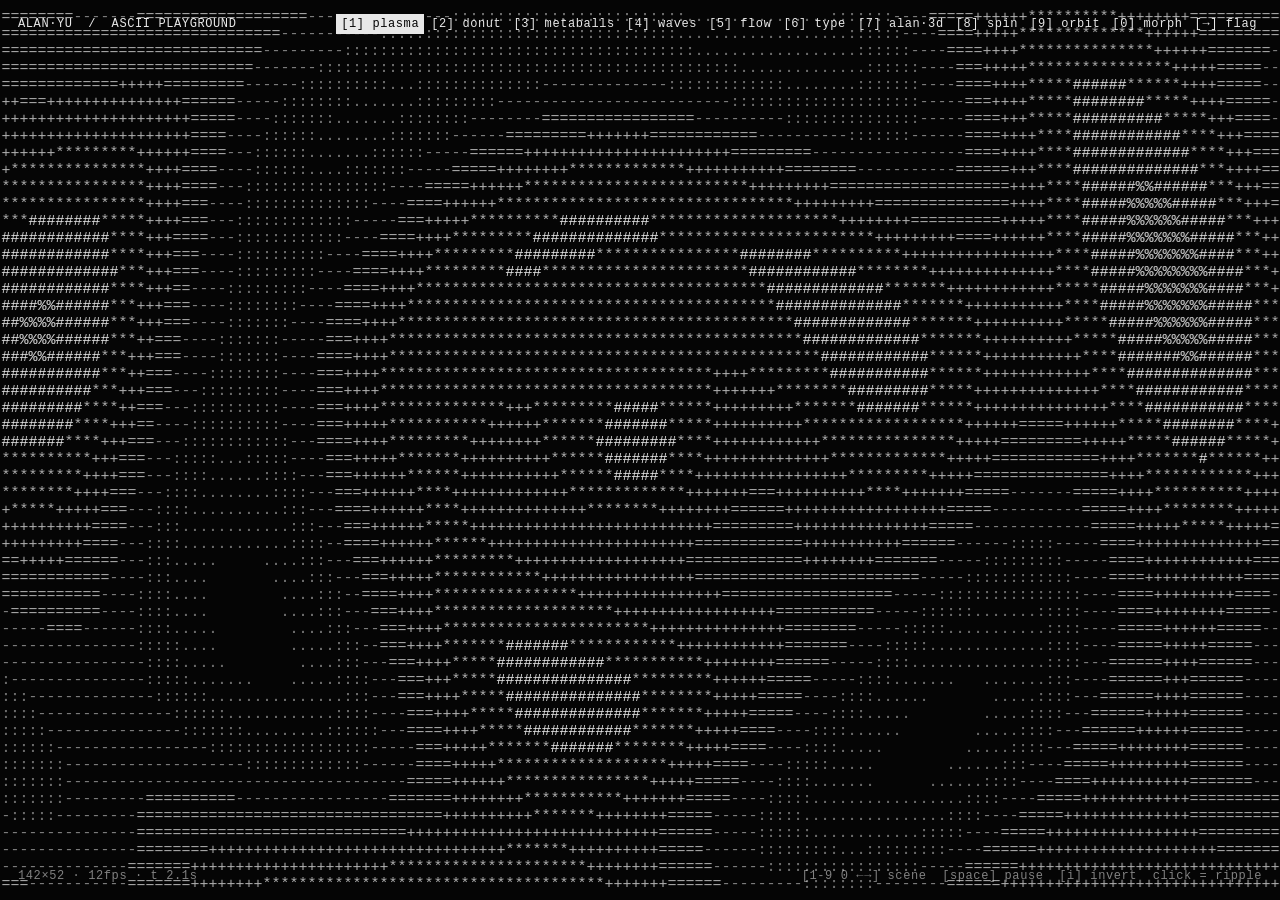
==== index.html @ ab521b3d "Personal site: real content, Agent Infrastructure positioning Hand-coded static site, no framework a" ====
<!DOCTYPE html>
<html lang="en">
<head>
<meta charset="utf-8">
<meta name="viewport" content="width=device-width, initial-scale=1">
<title>ALAN·YU — ASCII</title>
<style>
  :root{
    --bg:#050505;
    --fg:#e8e8e8;
  }
  body.inverted{
    --bg:#f2f2f0;
    --fg:#111111;
  }
  *{ box-sizing:border-box; }
  html,body{ height:100%; }
  body{
    margin:0;
    overflow:hidden;
    background:var(--bg);
    color:var(--fg);
    font-family:ui-monospace,"SF Mono",Menlo,Monaco,Consolas,"Liberation Mono",monospace;
  }
  #c{
    position:fixed;
    inset:0;
    display:block;
    cursor:crosshair;
  }
  header,footer{
    position:fixed;
    left:0; right:0;
    padding:14px 18px;
    font-size:12px;
    line-height:1.7;
    letter-spacing:.05em;
    pointer-events:none;
    user-select:none;
    display:flex;
    justify-content:space-between;
    gap:16px;
    flex-wrap:wrap;
  }
  header{ top:0; }
  footer{ bottom:0; }
  #menu{
    flex:1;
    min-width:0;
    display:flex;
    flex-wrap:wrap;
    justify-content:flex-end;
    column-gap:2px;
  }
  #menu span{
    pointer-events:auto;
    cursor:pointer;
    padding:0 5px;
    white-space:nowrap;
  }
  #menu span:hover{ text-decoration:underline; }
  #menu span.cur{
    background:var(--fg);
    color:var(--bg);
  }
  #keys{ opacity:.55; }
  #stat{ opacity:.55; }
</style>
</head>
<body>
<canvas id="c"></canvas>
<header>
  <div id="brand">ALAN·YU&nbsp;&nbsp;/&nbsp;&nbsp;ASCII PLAYGROUND</div>
  <nav id="menu"></nav>
</header>
<footer>
  <span id="stat"></span>
  <span id="keys">[1-9 0 ←→] scene &nbsp;[space] pause &nbsp;[i] invert &nbsp;click = ripple</span>
</footer>

<script>
(() => {
'use strict';

/* ---------------------------------------------------------------
 * ASCII playground — in the spirit of ertdfgcvb.xyz (play.core)
 * A fullscreen monospace cell grid; every frame each cell picks a
 * character from a density ramp, computed from (x, y, t, mouse).
 * --------------------------------------------------------------- */

const FONT_STACK = 'ui-monospace,"SF Mono",Menlo,Monaco,Consolas,"Liberation Mono",monospace';
const FS = 15;              // font size (px)
const LH = 17;              // cell height (px)
const LEVELS = [0.32, 0.52, 0.74, 1.0];   // glyph alpha tiers

const RAMP10  = ' .:-=+*#%@';             // plasma / waves
const RAMPMB  = ' ·:;+=*#@';              // metaballs
const RAMPDON = '.,-~:;=!*#$@';           // donut (classic)
const RAMP3D  = ' ·:;=+*#%@';             // alan·3d depth shading
const FLOWCH  = '-/|\\';
const TYPECH  = '#@%&';
const CHARSET = Array.from(new Set((RAMP10 + RAMPMB + RAMPDON + RAMP3D + FLOWCH + TYPECH + '·+-|').split(''))).filter(ch => ch !== ' ');

const canvas = document.getElementById('c');
const ctx = canvas.getContext('2d');
const statEl = document.getElementById('stat');
const menuEl = document.getElementById('menu');

let W = 0, H = 0, dpr = 1;
let cols = 0, rows = 0, cellW = 9, cellH = LH, aspect = 0.53;
let charGrid, levelGrid, zbuf;
let xPos = [], yPos = [], pxC = [], pyC = [];
let atlas = null, tileW = 0, tileH = 0, colIdx = {};
let fg = '#e8e8e8', bg = '#050505';

let t = 0, last = 0, paused = false;
let frames = 0, fpsT = 0, fps = 0;
const mouse = { px: -1e5, py: -1e5, inside: false };
const ripples = [];   // {px, py, t0}

/* ---------- helpers ---------- */
const clamp01 = v => v < 0 ? 0 : v > 1 ? 1 : v;
const mod = (n, m) => ((n % m) + m) % m;
const hash3 = (x, y, z) => {
  const s = Math.sin(x * 127.1 + y * 311.7 + z * 74.7) * 43758.5453;
  return s - Math.floor(s);
};
// smooth value noise, animated through z
function noise(x, y, z) {
  const xi = Math.floor(x), yi = Math.floor(y), zi = Math.floor(z);
  const xf = x - xi, yf = y - yi, zf = z - zi;
  const u = xf * xf * (3 - 2 * xf), v = yf * yf * (3 - 2 * yf), w = zf * zf * (3 - 2 * zf);
  const n = (dx, dy, dz) => hash3(xi + dx, yi + dy, zi + dz);
  const lerp = (a, b, k) => a + (b - a) * k;
  return lerp(
    lerp(lerp(n(0,0,0), n(1,0,0), u), lerp(n(0,1,0), n(1,1,0), u), v),
    lerp(lerp(n(0,0,1), n(1,0,1), u), lerp(n(0,1,1), n(1,1,1), u), v),
    w);
}
function levelFor(idx, len) {
  const p = idx / (len - 1);
  return p < 0.34 ? 1 : p < 0.72 ? 2 : 3;
}
function rippleSum(px, py, tt) {
  let s = 0;
  for (let i = 0; i < ripples.length; i++) {
    const r = ripples[i], age = tt - r.t0;
    if (age < 0 || age > 3) continue;
    const d = Math.hypot(px - r.px, py - r.py);
    s += Math.sin(d * 0.055 - age * 9) * Math.exp(-d / 320) * Math.exp(-age * 1.4);
  }
  return s;
}
function mouseWave(px, py, tt) {
  if (!mouse.inside) return 0;
  const d = Math.hypot(px - mouse.px, py - mouse.py);
  return Math.sin(d * 0.05 - tt * 5) * Math.exp(-d / 240) * 0.9;
}

/* ---------- glyph atlas (fast per-cell drawImage) ---------- */
function buildAtlas() {
  tileW = Math.ceil(cellW * dpr);
  tileH = Math.ceil(cellH * dpr);
  atlas = document.createElement('canvas');
  atlas.width = tileW * CHARSET.length;
  atlas.height = tileH * LEVELS.length;
  const a = atlas.getContext('2d');
  a.font = (FS * dpr) + 'px ' + FONT_STACK;
  a.textAlign = 'center';
  a.textBaseline = 'middle';
  colIdx = {};
  for (let l = 0; l < LEVELS.length; l++) {
    a.globalAlpha = LEVELS[l];
    a.fillStyle = fg;
    for (let i = 0; i < CHARSET.length; i++) {
      a.fillText(CHARSET[i], i * tileW + tileW / 2, l * tileH + tileH / 2 + dpr);
    }
  }
  for (let i = 0; i < CHARSET.length; i++) colIdx[CHARSET[i].charCodeAt(0)] = i;
}

/* ---------- layout ---------- */
function resize() {
  dpr = window.devicePixelRatio || 1;
  W = window.innerWidth; H = window.innerHeight;
  canvas.width = Math.round(W * dpr);
  canvas.height = Math.round(H * dpr);
  canvas.style.width = W + 'px';
  canvas.style.height = H + 'px';
  ctx.setTransform(dpr, 0, 0, dpr, 0, 0);
  ctx.font = FS + 'px ' + FONT_STACK;
  cellW = ctx.measureText('M').width;
  cellH = LH;
  aspect = cellW / cellH;
  cols = Math.max(10, Math.floor(W / cellW));
  rows = Math.max(10, Math.floor(H / cellH));
  const n = cols * rows;
  charGrid = new Uint16Array(n);
  levelGrid = new Uint8Array(n);
  zbuf = new Float32Array(n);
  xPos = new Array(cols); yPos = new Array(rows);
  pxC = new Array(cols);  pyC = new Array(rows);
  const ox = (W - cols * cellW) / 2, oy = (H - rows * cellH) / 2;
  for (let x = 0; x < cols; x++) { xPos[x] = ox + x * cellW; pxC[x] = xPos[x] + cellW / 2; }
  for (let y = 0; y < rows; y++) { yPos[y] = oy + y * cellH; pyC[y] = yPos[y] + cellH / 2; }
  buildAtlas();
}

/* ---------- scenes ---------- */

const SP = 32; // space char code

const scenePlasma = {
  name: 'plasma',
  render(tt) {
    const cx = W / 2, cy = H / 2, len = RAMP10.length;
    for (let y = 0; y < rows; y++) {
      const py = pyC[y], base = y * cols;
      for (let x = 0; x < cols; x++) {
        const px = pxC[x];
        let v = Math.sin(x * 0.09 + tt * 0.9)
              + Math.sin(y * 0.16 - tt * 0.62)
              + Math.sin((x * 0.055 + y * 0.08) + tt * 0.45)
              + Math.sin(Math.hypot(px - cx, py - cy) * 0.02 - tt * 1.4);
        v = v / 4 + mouseWave(px, py, tt) + rippleSum(px, py, tt);
        const idx = Math.min(len - 1, Math.max(0, Math.floor(clamp01((v + 1) / 2) * len)));
        const ch = RAMP10[idx];
        charGrid[base + x] = ch === ' ' ? SP : ch.charCodeAt(0);
        levelGrid[base + x] = levelFor(idx, len);
      }
    }
  }
};

const sceneDonut = {
  name: 'donut',
  render(tt) {
    charGrid.fill(SP);
    zbuf.fill(0);
    const A = tt * 0.9, B = tt * 0.55;
    const R1 = 1, R2 = 2, K2 = 5;
    const scale = Math.min(cols * 0.36, rows * 0.36 / aspect);
    const K1 = scale * K2 / (R1 + R2);
    const cA = Math.cos(A), sA = Math.sin(A), cB = Math.cos(B), sB = Math.sin(B);
    const cx = cols / 2, cy = rows / 2, len = RAMPDON.length;
    for (let th = 0; th < 6.28; th += 0.07) {
      const ct = Math.cos(th), st = Math.sin(th);
      const circX = R2 + R1 * ct, circY = R1 * st;
      for (let ph = 0; ph < 6.28; ph += 0.02) {
        const cp = Math.cos(ph), sp = Math.sin(ph);
        const x3 = circX * (cB * cp + sA * sB * sp) - circY * cA * sB;
        const y3 = circX * (sB * cp - sA * cB * sp) + circY * cA * cB;
        const z3 = K2 + cA * circX * sp + circY * sA;
        const ooz = 1 / z3;
        const xp = Math.floor(cx + K1 * ooz * x3);
        const yp = Math.floor(cy + K1 * aspect * ooz * y3);
        if (xp < 0 || xp >= cols || yp < 0 || yp >= rows) continue;
        const L = cp * ct * sB - cA * ct * sp - sA * st + cB * (cA * st - ct * sA * sp);
        if (L <= 0) continue;
        const i = yp * cols + xp;
        if (ooz > zbuf[i]) {
          zbuf[i] = ooz;
          const idx = Math.min(len - 1, Math.floor(L * 8));
          charGrid[i] = RAMPDON.charCodeAt(idx);
          levelGrid[i] = levelFor(idx, len);
        }
      }
    }
  }
};

const sceneMetaballs = {
  name: 'metaballs',
  render(tt) {
    const S = Math.min(W, H) / 2, cx = W / 2, cy = H / 2;
    const balls = [];
    for (let i = 0; i < 5; i++) {
      const sp = 0.5 + i * 0.13, ph = i * 1.7;
      balls.push({
        x: Math.sin(tt * sp + ph) * 0.62 + Math.sin(tt * 0.31 + i) * 0.12,
        y: Math.cos(tt * sp * 0.8 + ph * 1.3) * 0.5,
        r: 0.2 + 0.06 * Math.sin(tt * 0.9 + i * 2.2)
      });
    }
    const len = RAMPMB.length;
    for (let y = 0; y < rows; y++) {
      const ny = (pyC[y] - cy) / S, base = y * cols;
      for (let x = 0; x < cols; x++) {
        const nx = (pxC[x] - cx) / S;
        let f = 0;
        for (let b = 0; b < 5; b++) {
          const dx = nx - balls[b].x, dy = ny - balls[b].y;
          f += balls[b].r * balls[b].r / (dx * dx + dy * dy + 1e-6);
        }
        f += rippleSum(pxC[x], pyC[y], tt) * 0.35;
        const idx = Math.min(len - 1, Math.max(0, Math.floor((f - 0.55) * 1.35 * len)));
        const ch = RAMPMB[idx];
        charGrid[base + x] = ch === ' ' ? SP : ch.charCodeAt(0);
        levelGrid[base + x] = levelFor(idx, len);
      }
    }
  }
};

const sceneWaves = {
  name: 'waves',
  render(tt) {
    const cx = W / 2, cy = H / 2, R = Math.min(W, H) * 0.38;
    const srcs = [];
    for (let i = 0; i < 3; i++) {
      srcs.push({
        x: cx + Math.sin(tt * (0.21 + i * 0.07) + i * 2.1) * R,
        y: cy + Math.cos(tt * (0.17 + i * 0.05) + i * 1.3) * R * 0.8
      });
    }
    const len = RAMP10.length;
    for (let y = 0; y < rows; y++) {
      const py = pyC[y], base = y * cols;
      for (let x = 0; x < cols; x++) {
        const px = pxC[x];
        let v = 0;
        for (let s = 0; s < 3; s++) {
          v += Math.sin(Math.hypot(px - srcs[s].x, py - srcs[s].y) * 0.045 - tt * 2.2 + s * 2.1);
        }
        v = v / 3 + mouseWave(px, py, tt) * 1.2 + rippleSum(px, py, tt) * 1.5;
        const idx = Math.min(len - 1, Math.max(0, Math.floor(clamp01((v + 1) / 2) * len)));
        const ch = RAMP10[idx];
        charGrid[base + x] = ch === ' ' ? SP : ch.charCodeAt(0);
        levelGrid[base + x] = levelFor(idx, len);
      }
    }
  }
};

const sceneFlow = {
  name: 'flow',
  render(tt) {
    for (let y = 0; y < rows; y++) {
      const base = y * cols;
      for (let x = 0; x < cols; x++) {
        const n = noise(x * 0.085, y * 0.17, tt * 0.22);
        const m = noise(x * 0.05 + 40, y * 0.1 + 40, tt * 0.13);
        if (m < 0.34) {
          // sparse dust in calm regions
          if (hash3(x, y, 7) > 0.965) { charGrid[base + x] = 183; levelGrid[base + x] = 1; } // '·'
          else charGrid[base + x] = SP;
          continue;
        }
        const sector = Math.round(n * 8) % 4;
        charGrid[base + x] = FLOWCH.charCodeAt(sector);
        levelGrid[base + x] = m < 0.5 ? 1 : m < 0.68 ? 2 : 3;
      }
    }
  }
};

// 5x7 bitmap font for the marquee scene
const GLYPHS = {
  'A': ['01110','10001','10001','11111','10001','10001','10001'],
  'L': ['10000','10000','10000','10000','10000','10000','11111'],
  'N': ['10001','11001','11001','10101','10011','10011','10001'],
  'Y': ['10001','10001','01010','00100','00100','00100','00100'],
  'U': ['10001','10001','10001','10001','10001','10001','01110'],
  '·': ['00000','00000','00000','00100','00000','00000','00000'],
};
const MARQUEE = 'ALAN·YU·';

const sceneType = {
  name: 'type',
  render(tt) {
    // SX/SY: cells per font pixel — chosen so pixels come out roughly square
    const SY = 2, SX = Math.max(1, Math.round(SY * cellH / cellW * 0.95));
    const GAP = 6, letterRows = 7 * SY, bandH = letterRows + GAP;
    const texCols = MARQUEE.length * 6 * SX;
    const shimmer = Math.floor(tt * 8);
    for (let y = 0; y < rows; y++) {
      const band = Math.floor(y / bandH), yin = y - band * bandH, base = y * cols;
      const inLetter = yin < letterRows;
      const ty = Math.floor(yin / SY);
      const dir = band % 2 ? 1 : -1;
      const off = dir * Math.floor(tt * 11) + band * 7;
      for (let x = 0; x < cols; x++) {
        let on = false;
        if (inLetter) {
          const txx = mod(x + off, texCols);
          const fc = Math.floor(txx / SX);
          const li = Math.floor(fc / 6), pxx = fc % 6;
          if (pxx < 5) {
            const g = GLYPHS[MARQUEE[li]];
            on = g && g[ty][pxx] === '1';
          }
        }
        if (on) {
          charGrid[base + x] = TYPECH.charCodeAt(Math.floor(hash3(x, y, shimmer) * TYPECH.length));
          levelGrid[base + x] = 3;
        } else if (x % 7 === 0 && y % 3 === 0) {
          charGrid[base + x] = 183; levelGrid[base + x] = 0; // faint '·' lattice
        } else {
          charGrid[base + x] = SP;
        }
      }
    }
  }
};

/* "naked-eye 3D": extruded ALAN voxel text behind a screen-fixed window
 * frame at z=0. Mouse acts as head-tracking (off-axis parallax); the word
 * periodically pushes through the frame, and the z-buffer resolves the
 * occlusion either way. Depth is also cued by ramp density + glyph alpha. */
/* shared voxel cloud for all ALAN 3D scenes: 5×7 glyphs extruded in z.
 * Each point carries: model position, letter index li, letter-local lx,
 * a deterministic seed, and a scatter-sphere target (for morph). */
const ALAN = (() => {
  const WORD = 'ALAN';
  const SUB = 4, ZS = 4, DEPTH = 2.1;
  const ADV = 7, YS = 1.28;                 // letter advance, vertical stretch
  const wordW = WORD.length * ADV - (ADV - 5);
  const pts = [];
  for (let li = 0; li < WORD.length; li++) {
    const g = GLYPHS[WORD[li]];
    for (let py = 0; py < 7; py++) for (let px = 0; px < 5; px++) {
      if (g[py][px] !== '1') continue;
      for (let sy = 0; sy < SUB; sy++) for (let sx = 0; sx < SUB; sx++) for (let zi = 0; zi < ZS; zi++) {
        const i = pts.length;
        const u = hash3(i, 3.7, 1), u2 = hash3(i, 9.1, 2), w = hash3(i, 5.3, 3);
        const rr = 6.5 + 4.5 * u, th = u2 * 6.283, sph = Math.acos(2 * w - 1);
        const x = li * ADV + px + (sx + 0.5) / SUB - wordW / 2;
        pts.push({
          x,
          y: (py + (sy + 0.5) / SUB - 3.5) * YS,
          z: (zi / (ZS - 1) - 0.5) * DEPTH,
          s0: zi === 0 ? 1 : zi === ZS - 1 ? 0.45 : 0.6,  // front face brightest
          li,
          lx: x - (li * ADV + 2 - wordW / 2),
          seed: hash3(i, 0.713, 7),
          sx: rr * Math.sin(sph) * Math.cos(th),
          sy: rr * Math.cos(sph) * 0.8,
          sz: rr * Math.sin(sph) * Math.sin(th)
        });
      }
    }
  }
  return { pts, wordW, YS };
})();

const sceneAlan3D = (() => {
  const pts = ALAN.pts, wordW = ALAN.wordW, YS = ALAN.YS;
  const dust = [];
  for (let i = 0; i < 140; i++) {
    dust.push({
      x: (hash3(i, 1, 0) - 0.5) * wordW * 1.7,
      y: (hash3(i, 2, 0) - 0.5) * 14,
      z: 5 + hash3(i, 3, 0) * 14
    });
  }
  let vx = 0, vy = 0, lastT = 0;
  return {
    name: 'alan·3d',
    render(tt) {
      const dt = Math.min(0.1, tt - lastT) || 0.016; lastT = tt;
      const D = 24;
      // view target: mouse = head position, else slow automatic sway
      // (cubed sine dwells near the readable head-on view, swings out briefly)
      const sw = Math.sin(tt * 0.42);
      const autoYaw = sw * sw * sw * 0.42, autoPitch = Math.sin(tt * 0.3) * 0.10 - 0.05;
      const txv = mouse.inside ? (mouse.px / W - 0.5) * 1.1 + autoYaw * 0.25 : autoYaw;
      const tyv = mouse.inside ? (mouse.py / H - 0.5) * 0.6 + autoPitch * 0.25 : autoPitch;
      const k = Math.min(1, dt * 7);
      vx += (txv - vx) * k; vy += (tyv - vy) * k;
      const cyw = Math.cos(vx), syw = Math.sin(vx);
      const cpt = Math.cos(vy), spt = Math.sin(vy);
      const Z0 = 2.4 + Math.sin(tt * 0.26) * 1.5;   // breathing: pushes through the frame
      const bobY = Math.sin(tt * 0.8) * 0.3;
      const f = Math.min(cols * 0.78 / wordW, rows * 0.6 / (7 * YS * aspect)) * D;
      const ccx = cols / 2, ccy = rows / 2;
      charGrid.fill(SP); zbuf.fill(0);
      // window frame, fixed to the screen at z=0
      const fx0 = Math.round(cols * 0.10), fx1 = cols - 1 - fx0;
      const fy0 = Math.round(rows * 0.12), fy1 = rows - 1 - fy0;
      const oozF = 1 / D;
      const putF = (xx, yy, code) => {
        const i = yy * cols + xx;
        if (oozF > zbuf[i]) { zbuf[i] = oozF; charGrid[i] = code; levelGrid[i] = 1; }
      };
      for (let x = fx0; x <= fx1; x++) { putF(x, fy0, 45); putF(x, fy1, 45); }
      for (let y = fy0 + 1; y < fy1; y++) { putF(fx0, y, 124); putF(fx1, y, 124); }
      putF(fx0, fy0, 43); putF(fx1, fy0, 43); putF(fx0, fy1, 43); putF(fx1, fy1, 43);
      const plot = (mx, my, mz, s0, code) => {
        const x1 = mx * cyw + mz * syw, z1 = -mx * syw + mz * cyw;
        const y2 = my * cpt - z1 * spt, z2 = my * spt + z1 * cpt + Z0;
        const zc = D + z2;
        if (zc < 4) return;
        const ooz = 1 / zc;
        const xp = Math.round(ccx + f * ooz * x1);
        const yp = Math.round(ccy + f * aspect * ooz * y2);
        if (xp < 0 || xp >= cols || yp < 0 || yp >= rows) return;
        // behind the frame plane you only see through the window;
        // popped-out points (z2 < 0) may overflow the frame
        if (z2 > 0 && (xp <= fx0 || xp >= fx1 || yp <= fy0 || yp >= fy1)) return;
        const i = yp * cols + xp;
        if (ooz <= zbuf[i]) return;
        zbuf[i] = ooz;
        if (code) { charGrid[i] = code; levelGrid[i] = z2 > 6 ? 0 : 1; return; }
        const near = clamp01(0.5 - z2 / 14);
        const v = s0 * (0.45 + 0.75 * near);
        const idx = Math.max(1, Math.min(RAMP3D.length - 1, Math.floor(v * RAMP3D.length)));
        charGrid[i] = RAMP3D.charCodeAt(idx);
        levelGrid[i] = levelFor(idx, RAMP3D.length);
      };
      for (let i = 0; i < dust.length; i++) plot(dust[i].x, dust[i].y, dust[i].z, 0, 183);
      for (let i = 0; i < pts.length; i++) plot(pts[i].x, pts[i].y + bobY, pts[i].z, pts[i].s0, 0);
    }
  };
})();

/* non-interactive ALAN 3D variants — self-running, donut-style */

// whole word tumbling continuously (classic demoscene logo spin)
const sceneSpin = {
  name: 'spin',
  render(tt) {
    const pts = ALAN.pts, wordW = ALAN.wordW, YS = ALAN.YS;
    const D = 24, Z0 = 2.5, len = RAMP3D.length;
    const yaw = tt * 0.9, pit = Math.sin(tt * 0.37) * 0.16 - 0.04, rol = Math.sin(tt * 0.23) * 0.06;
    const cyw = Math.cos(yaw), syw = Math.sin(yaw);
    const cpt = Math.cos(pit), spt = Math.sin(pit);
    const crl = Math.cos(rol), srl = Math.sin(rol);
    const f = Math.min(cols * 0.8 / wordW, rows * 0.6 / (7 * YS * aspect)) * D;
    const ccx = cols / 2, ccy = rows / 2;
    charGrid.fill(SP); zbuf.fill(0);
    for (let n = 0; n < pts.length; n++) {
      const p = pts[n];
      const X = p.x * crl - p.y * srl, Y = p.x * srl + p.y * crl;
      const X2 = X * cyw + p.z * syw, Z2 = -X * syw + p.z * cyw;
      const Y2 = Y * cpt - Z2 * spt, Z3 = Y * spt + Z2 * cpt + Z0;
      const zc = D + Z3;
      if (zc < 4) continue;
      const ooz = 1 / zc;
      const xp = Math.round(ccx + f * ooz * X2);
      const yp = Math.round(ccy + f * aspect * ooz * Y2);
      if (xp < 0 || xp >= cols || yp < 0 || yp >= rows) continue;
      const gi = yp * cols + xp;
      if (ooz <= zbuf[gi]) continue;
      zbuf[gi] = ooz;
      const near = clamp01(0.5 - Z3 / 14);
      const v = p.s0 * (0.4 + 0.8 * near);
      const idx = Math.max(1, Math.min(len - 1, Math.floor(v * len)));
      charGrid[gi] = RAMP3D.charCodeAt(idx);
      levelGrid[gi] = levelFor(idx, len);
    }
  }
};

// four letters riding a rotating carousel, occluding each other
const sceneOrbit = {
  name: 'orbit',
  render(tt) {
    const pts = ALAN.pts, YS = ALAN.YS;
    const D = 24, R = 9.5, Z0 = 4.5, len = RAMP3D.length;
    const pit = -0.16 + Math.sin(tt * 0.19) * 0.05;
    const cpt = Math.cos(pit), spt = Math.sin(pit);
    const c4 = [], s4 = [];
    for (let li = 0; li < 4; li++) {
      const th = -tt * 0.65 + li * (Math.PI / 2);
      c4.push(Math.cos(th)); s4.push(Math.sin(th));
    }
    const span = 2 * R + 7;
    const f = Math.min(cols * 0.72 / span, rows * 0.55 / (7 * YS * aspect)) * D;
    const ccx = cols / 2, ccy = rows / 2;
    charGrid.fill(SP); zbuf.fill(0);
    for (let n = 0; n < pts.length; n++) {
      const p = pts[n];
      const cth = c4[p.li], sth = s4[p.li];
      const zl = p.z * 0.8;
      const X = p.lx * cth + zl * sth + R * sth;
      const Z = -p.lx * sth + zl * cth - R * cth;
      const Y2 = p.y * cpt - Z * spt, Z3 = p.y * spt + Z * cpt + Z0;
      const zc = D + Z3;
      if (zc < 4) continue;
      const ooz = 1 / zc;
      const xp = Math.round(ccx + f * ooz * X);
      const yp = Math.round(ccy + f * aspect * ooz * Y2);
      if (xp < 0 || xp >= cols || yp < 0 || yp >= rows) continue;
      const gi = yp * cols + xp;
      if (ooz <= zbuf[gi]) continue;
      zbuf[gi] = ooz;
      const near = clamp01(0.5 - Z3 / 16);
      const v = p.s0 * (0.38 + 0.85 * near);
      const idx = Math.max(1, Math.min(len - 1, Math.floor(v * len)));
      charGrid[gi] = RAMP3D.charCodeAt(idx);
      levelGrid[gi] = levelFor(idx, len);
    }
  }
};

// particles swirl as a nebula, then assemble into ALAN, then release
const sceneMorph = {
  name: 'morph',
  render(tt) {
    const pts = ALAN.pts, wordW = ALAN.wordW, YS = ALAN.YS;
    const D = 24, Z0 = 2.5, len = RAMP3D.length;
    const sgn = Math.sin(tt * 0.4);
    const p01 = clamp01(sgn * 1.4 + 0.6);          // dwell assembled ~40% of cycle
    const e = p01 * p01 * (3 - 2 * p01);
    const yaw = Math.sin(tt * 0.35) * 0.45;
    const cyw = Math.cos(yaw), syw = Math.sin(yaw);
    const pit = -0.05 + Math.sin(tt * 0.27) * 0.08;
    const cpt = Math.cos(pit), spt = Math.sin(pit);
    const swt = tt * 0.35;
    const csw = Math.cos(swt), ssw = Math.sin(swt);
    const f = Math.min(cols * 0.75 / wordW, rows * 0.58 / (7 * YS * aspect)) * D;
    const ccx = cols / 2, ccy = rows / 2;
    charGrid.fill(SP); zbuf.fill(0);
    for (let n = 0; n < pts.length; n++) {
      const p = pts[n];
      const sx2 = p.sx * csw + p.sz * ssw, sz2 = -p.sx * ssw + p.sz * csw;
      const sy2 = p.sy + Math.sin(tt * 0.9 + p.seed * 6.28) * 0.6;
      const mx = sx2 + (p.x - sx2) * e;
      const my = sy2 + (p.y - sy2) * e;
      const mz = sz2 + (p.z - sz2) * e;
      const X2 = mx * cyw + mz * syw, Z2 = -mx * syw + mz * cyw;
      const Y2 = my * cpt - Z2 * spt, Z3 = my * spt + Z2 * cpt + Z0;
      const zc = D + Z3;
      if (zc < 4) continue;
      const ooz = 1 / zc;
      const xp = Math.round(ccx + f * ooz * X2);
      const yp = Math.round(ccy + f * aspect * ooz * Y2);
      if (xp < 0 || xp >= cols || yp < 0 || yp >= rows) continue;
      const gi = yp * cols + xp;
      if (ooz <= zbuf[gi]) continue;
      zbuf[gi] = ooz;
      const near = clamp01(0.5 - Z3 / 14);
      const v = p.s0 * (0.42 + 0.75 * near) * (0.5 + 0.5 * e) + (1 - e) * 0.12;
      const idx = Math.max(1, Math.min(len - 1, Math.floor(v * len)));
      charGrid[gi] = RAMP3D.charCodeAt(idx);
      levelGrid[gi] = levelFor(idx, len);
    }
  }
};

// the word as a cloth banner rippling in 3D, highlights riding the wave
const sceneFlag = {
  name: 'flag',
  render(tt) {
    const pts = ALAN.pts, wordW = ALAN.wordW, YS = ALAN.YS;
    const D = 24, Z0 = 2.2, len = RAMP3D.length;
    const yaw = -0.12 + Math.sin(tt * 0.3) * 0.3;
    const pit = -0.06 + Math.sin(tt * 0.21) * 0.06;
    const cyw = Math.cos(yaw), syw = Math.sin(yaw);
    const cpt = Math.cos(pit), spt = Math.sin(pit);
    const f = Math.min(cols * 0.78 / wordW, rows * 0.58 / (7 * YS * aspect)) * D;
    const ccx = cols / 2, ccy = rows / 2;
    charGrid.fill(SP); zbuf.fill(0);
    for (let n = 0; n < pts.length; n++) {
      const p = pts[n];
      const ph = p.x * 0.42 + tt * 2.1;
      const sw = Math.sin(ph), cw = Math.cos(ph);
      const zw = p.z * 0.35 + sw * 1.5;
      const yw = p.y + cw * 0.22;
      const X2 = p.x * cyw + zw * syw, Z2 = -p.x * syw + zw * cyw;
      const Y2 = yw * cpt - Z2 * spt, Z3 = yw * spt + Z2 * cpt + Z0;
      const zc = D + Z3;
      if (zc < 4) continue;
      const ooz = 1 / zc;
      const xp = Math.round(ccx + f * ooz * X2);
      const yp = Math.round(ccy + f * aspect * ooz * Y2);
      if (xp < 0 || xp >= cols || yp < 0 || yp >= rows) continue;
      const gi = yp * cols + xp;
      if (ooz <= zbuf[gi]) continue;
      zbuf[gi] = ooz;
      const near = clamp01(0.5 - Z3 / 14);
      const v = (0.5 + 0.5 * p.s0) * (0.42 + 0.65 * near) + cw * 0.15;
      const idx = Math.max(1, Math.min(len - 1, Math.floor(v * len)));
      charGrid[gi] = RAMP3D.charCodeAt(idx);
      levelGrid[gi] = levelFor(idx, len);
    }
  }
};

const scenes = [scenePlasma, sceneDonut, sceneMetaballs, sceneWaves, sceneFlow, sceneType,
                sceneAlan3D, sceneSpin, sceneOrbit, sceneMorph, sceneFlag];
let cur = 0;

/* ---------- menu ---------- */
function buildMenu() {
  menuEl.innerHTML = '';
  scenes.forEach((s, i) => {
    const el = document.createElement('span');
    const key = i < 9 ? String(i + 1) : i === 9 ? '0' : '→';
    el.textContent = '[' + key + '] ' + s.name;
    el.className = i === cur ? 'cur' : '';
    el.addEventListener('click', () => setScene(i));
    menuEl.appendChild(el);
  });
}
function setScene(i) {
  cur = mod(i, scenes.length);
  [...menuEl.children].forEach((el, k) => el.className = k === cur ? 'cur' : '');
}

/* ---------- render ---------- */
function draw() {
  ctx.fillStyle = bg;
  ctx.fillRect(0, 0, W, H);
  const dw = tileW / dpr, dh = tileH / dpr;
  for (let y = 0; y < rows; y++) {
    const base = y * cols, yy = yPos[y];
    for (let x = 0; x < cols; x++) {
      const code = charGrid[base + x];
      if (code === SP || code === 0) continue;
      const col = colIdx[code];
      if (col === undefined) continue;
      ctx.drawImage(atlas, col * tileW, levelGrid[base + x] * tileH, tileW, tileH, xPos[x], yy, dw, dh);
    }
  }
}

function frame(now) {
  if (now - last < 12) return;   // debounce: rAF + interval fallback both drive this
  const dt = Math.min(0.1, (now - last) / 1000) || 0;
  last = now;
  if (!paused) t += dt;
  scenes[cur].render(t);
  draw();
  frames++;
  if (now - fpsT > 500) {
    fps = Math.round(frames * 1000 / (now - fpsT));
    frames = 0; fpsT = now;
    statEl.textContent = cols + '×' + rows + ' · ' + fps + 'fps · t ' + t.toFixed(1) + 's' + (paused ? ' · paused' : '');
  }
}
function rafLoop(now) {
  frame(now);
  requestAnimationFrame(rafLoop);
}

/* ---------- input ---------- */
window.addEventListener('resize', resize);
window.addEventListener('keydown', e => {
  if (/^[0-9]$/.test(e.key)) {
    const idx = e.key === '0' ? 9 : +e.key - 1;
    if (idx < scenes.length) setScene(idx);
  }
  else if (e.key === 'ArrowRight') setScene(cur + 1);
  else if (e.key === 'ArrowLeft') setScene(cur - 1);
  else if (e.key === ' ') { paused = !paused; e.preventDefault(); }
  else if (e.key === 'i' || e.key === 'I') {
    document.body.classList.toggle('inverted');
    const cs = getComputedStyle(document.body);
    bg = cs.getPropertyValue('--bg').trim();
    fg = cs.getPropertyValue('--fg').trim();
    buildAtlas();
  }
});
canvas.addEventListener('mousemove', e => {
  mouse.px = e.clientX; mouse.py = e.clientY; mouse.inside = true;
});
canvas.addEventListener('mouseleave', () => { mouse.inside = false; });
canvas.addEventListener('mousedown', e => {
  ripples.push({ px: e.clientX, py: e.clientY, t0: t });
  if (ripples.length > 8) ripples.shift();
});

/* ---------- go ---------- */
const cs = getComputedStyle(document.body);
bg = cs.getPropertyValue('--bg').trim();
fg = cs.getPropertyValue('--fg').trim();
resize();
buildMenu();
// deep link from terminal.html: index.html#s=7 → scene 7 (1-based)
const hashScene = location.hash.match(/s=(\d+)/);
if (hashScene) setScene(Math.min(scenes.length - 1, Math.max(0, +hashScene[1] - 1)));
requestAnimationFrame(rafLoop);
// fallback driver: keeps the animation alive where rAF is throttled (hidden tabs, embeds)
setInterval(() => frame(performance.now()), 33);
// tiny debug hook (used for automated screenshots; harmless in normal use)
window.__ascii = {
  setScene,
  advance(sec) { t += sec; scenes[cur].render(t); draw(); }
};

})();
</script>
</body>
</html>
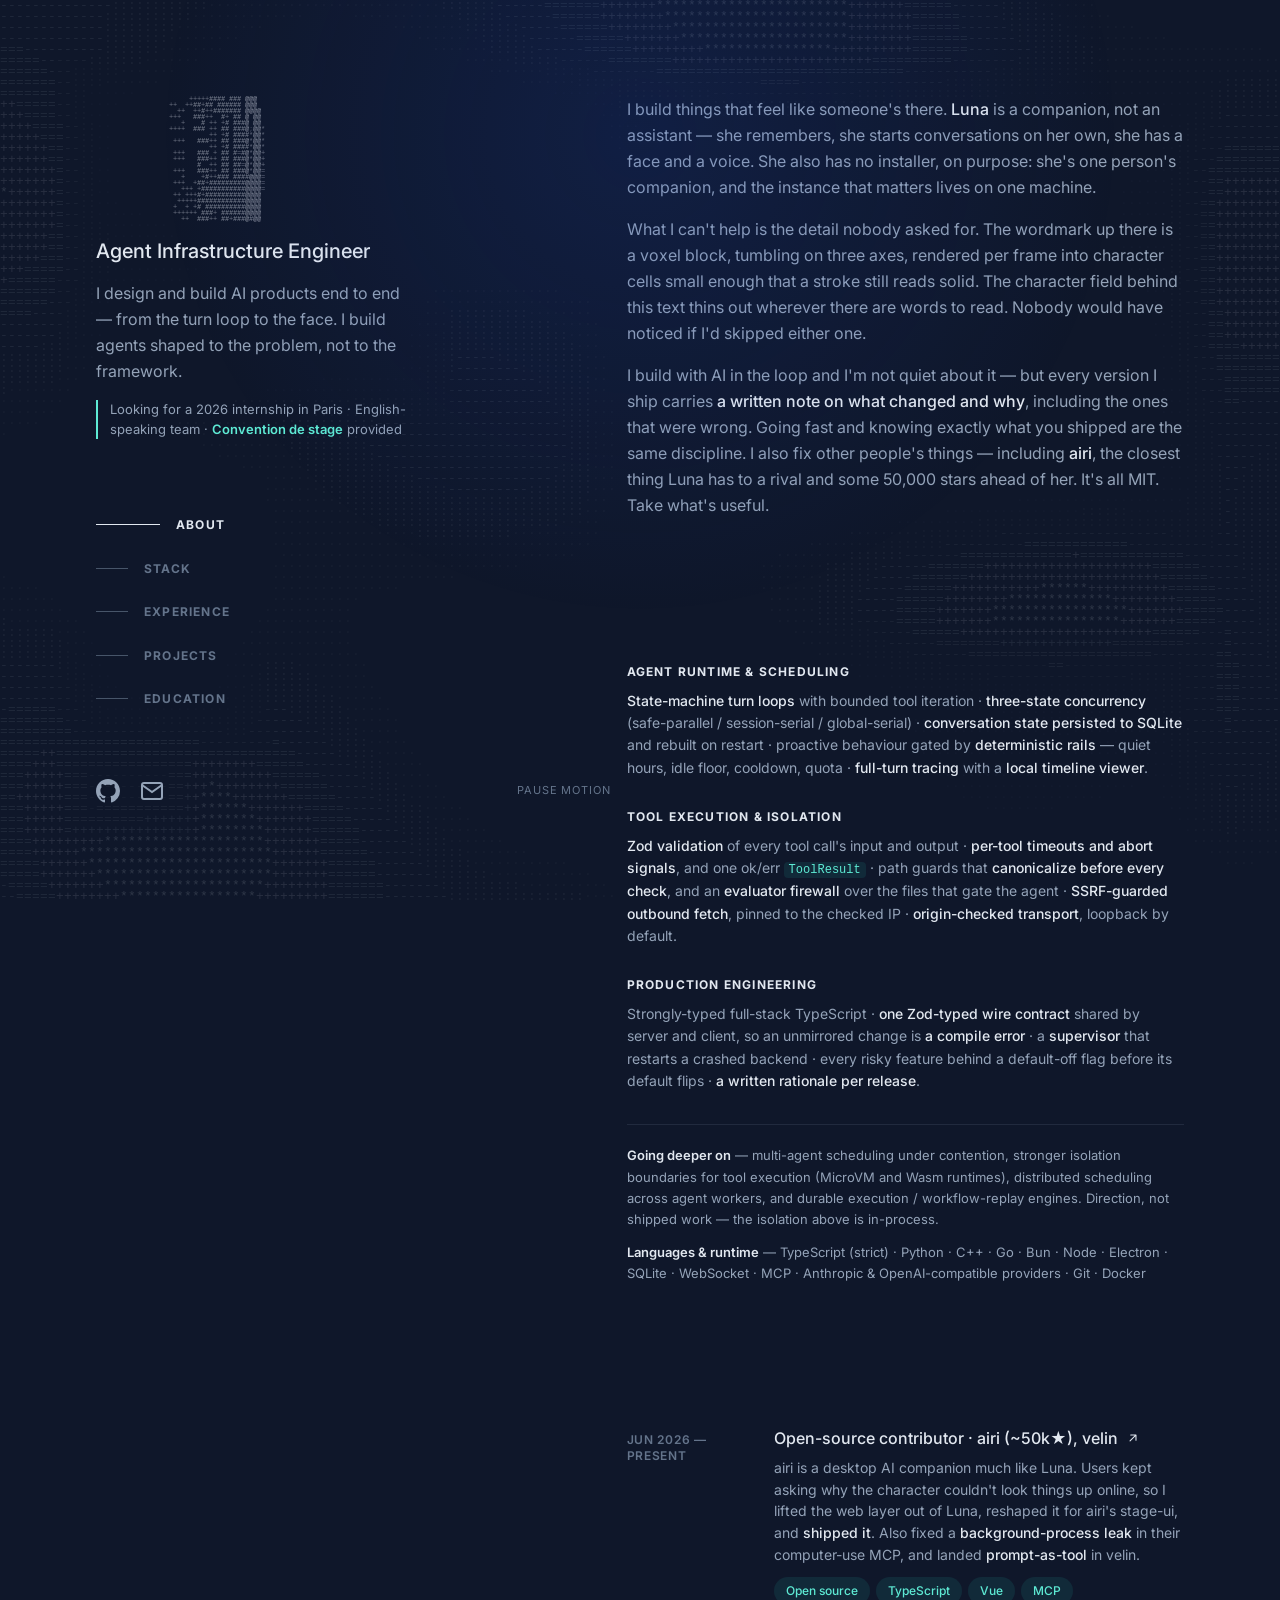
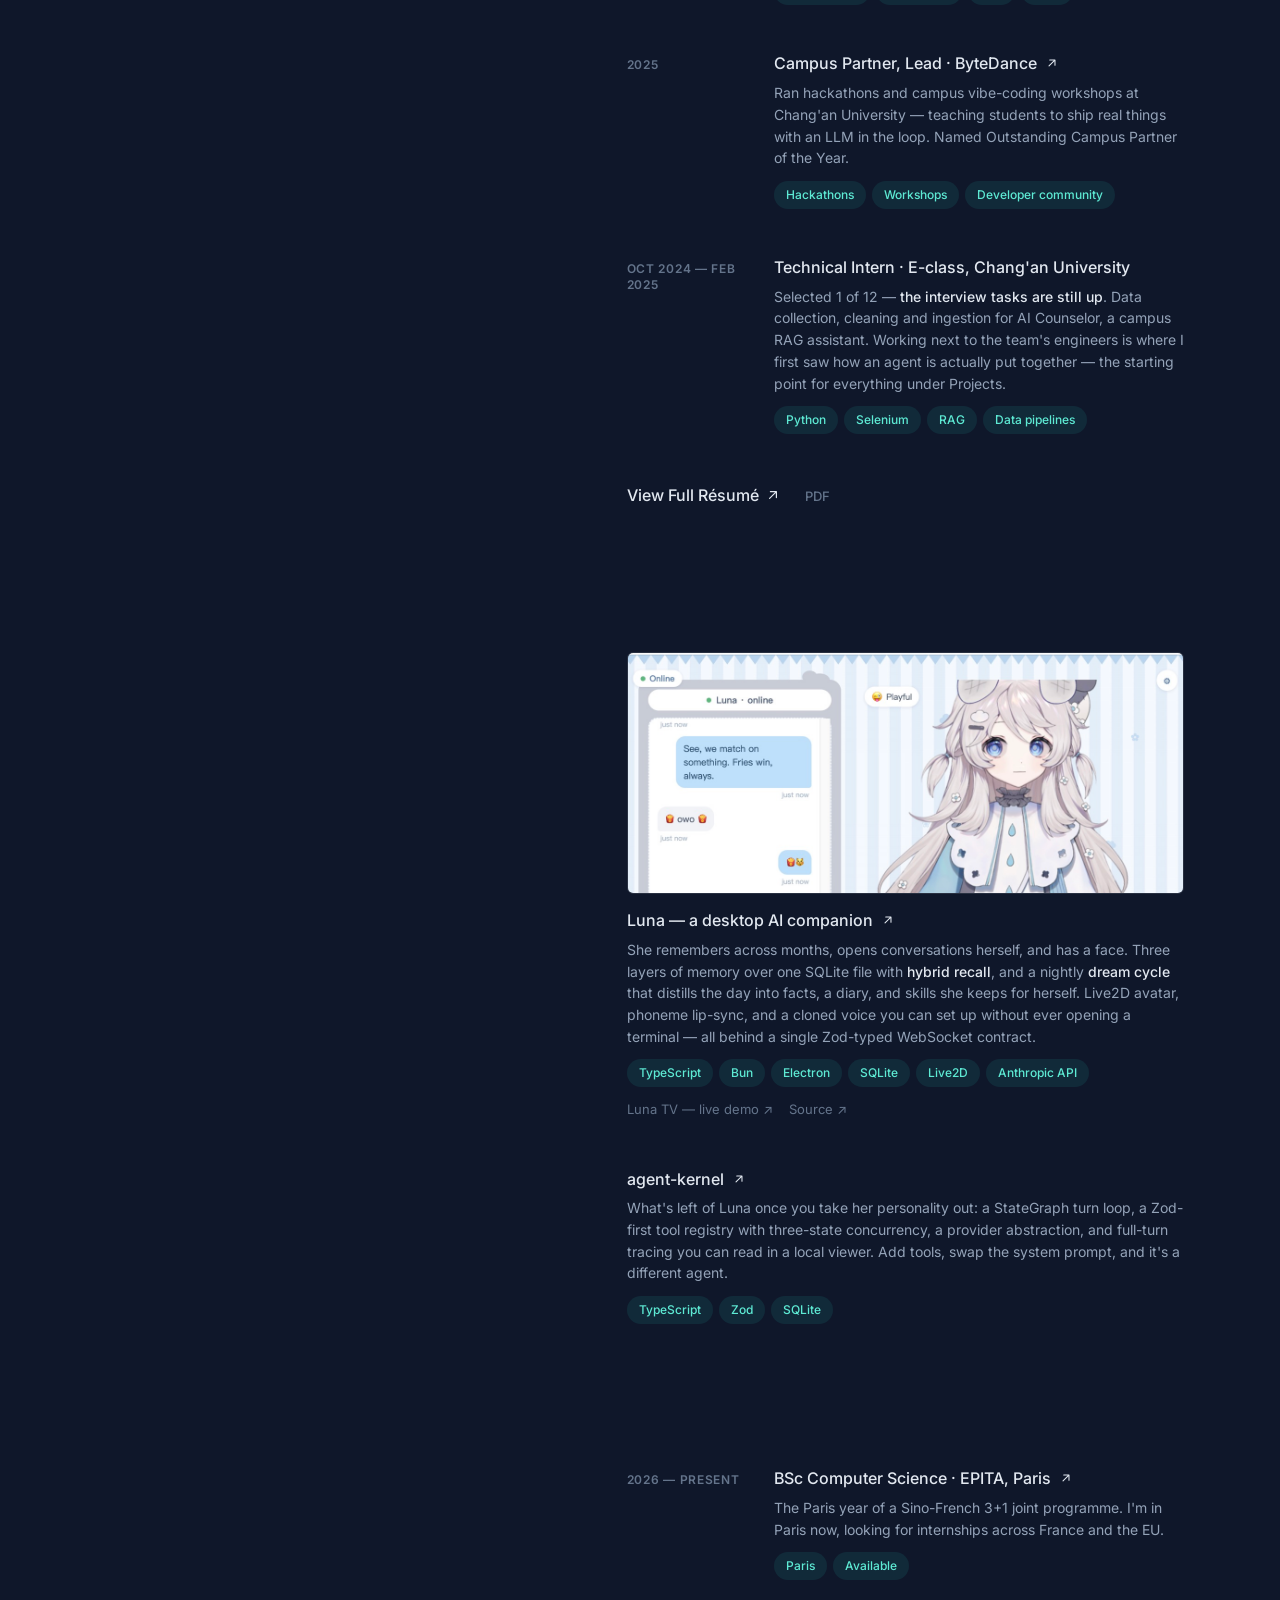
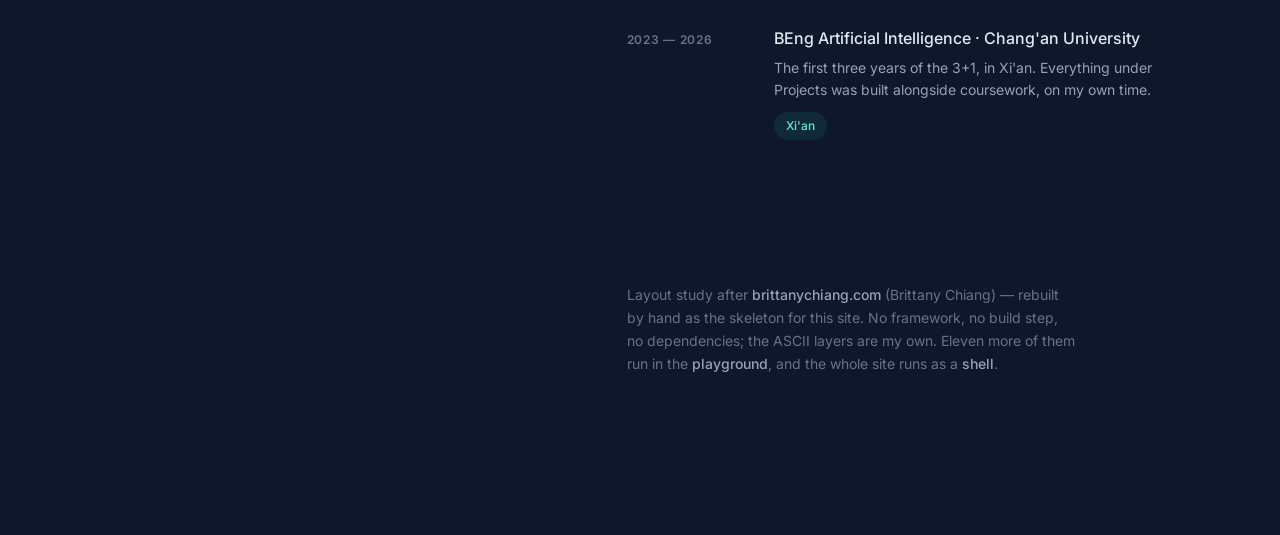
==== commit d6767ba8: "Serve the site at index.html; make every claim checkable home.html becomes index.html, so the root U" ====
--- a/index.html
+++ b/index.html
@@ -3,531 +3,919 @@
 <head>
 <meta charset="utf-8">
 <meta name="viewport" content="width=device-width, initial-scale=1">
-<title>ALAN·YU — ASCII</title>
+<title>Alan Yu — Agent Infrastructure Engineer</title>
+<meta name="description" content="Alan Yu — Agent Infrastructure Engineer. Runtimes, schedulers and sandboxes for LLM agents. Seeking a 2026 internship in Paris.">
+<link rel="icon" href="./assets/favicon.svg" type="image/svg+xml">
+<link rel="apple-touch-icon" href="./assets/apple-touch-icon.png">
+<!-- link previews (LinkedIn, Slack, WeChat…) — og:url and og:image must be absolute -->
+<meta property="og:type" content="website">
+<meta property="og:site_name" content="Alan Yu">
+<meta property="og:title" content="Alan Yu — Agent Infrastructure Engineer">
+<meta property="og:description" content="I build AI agents end to end — the turn loop, the memory, the tools and the face. Looking for a 2026 internship in Paris.">
+<meta property="og:url" content="https://alan-yu-2077.github.io/">
+<meta property="og:image" content="https://alan-yu-2077.github.io/assets/og.png">
+<meta property="og:image:width" content="1200">
+<meta property="og:image:height" content="630">
+<meta property="og:image:alt" content="ALAN YU in voxel ASCII — Agent Infrastructure Engineer, Paris">
+<meta name="twitter:card" content="summary_large_image">
+<!-- Layout after brittanychiang.com (Brittany Chiang), rebuilt by hand.
+     No framework, no build step, no dependencies. -->
+<link rel="preconnect" href="https://fonts.googleapis.com">
+<link rel="preconnect" href="https://fonts.gstatic.com" crossorigin>
+<link href="https://fonts.googleapis.com/css2?family=Inter:wght@400;500;600;700&display=swap" rel="stylesheet">
 <style>
   :root{
-    --bg:#050505;
-    --fg:#e8e8e8;
-  }
-  body.inverted{
-    --bg:#f2f2f0;
-    --fg:#111111;
-  }
-  *{ box-sizing:border-box; }
-  html,body{ height:100%; }
+    --bg:#0f172a;            /* slate-900 */
+    --text:#94a3b8;          /* slate-400 */
+    --head:#e2e8f0;          /* slate-200 */
+    --dim:#64748b;           /* slate-500 */
+    --line:#475569;          /* slate-600 */
+    --accent:#5eead4;        /* teal-300 */
+    --pill-bg:rgba(45,212,191,.1);
+    --hover-bg:rgba(30,41,59,.5);   /* slate-800/50 */
+  }
+  *,*::before,*::after{ box-sizing:border-box; }
+  html{ scroll-behavior:smooth; }
+  @media (prefers-reduced-motion: reduce){ html{ scroll-behavior:auto; } }
   body{
     margin:0;
-    overflow:hidden;
     background:var(--bg);
-    color:var(--fg);
-    font-family:ui-monospace,"SF Mono",Menlo,Monaco,Consolas,"Liberation Mono",monospace;
-  }
-  #c{
-    position:fixed;
-    inset:0;
-    display:block;
-    cursor:crosshair;
-  }
-  header,footer{
-    position:fixed;
-    left:0; right:0;
-    padding:14px 18px;
-    font-size:12px;
-    line-height:1.7;
-    letter-spacing:.05em;
+    color:var(--text);
+    font-family:"Inter",-apple-system,BlinkMacSystemFont,"Segoe UI",Roboto,"Helvetica Neue",Arial,sans-serif;
+    font-size:16px;
+    line-height:1.625;
+    -webkit-font-smoothing:antialiased;
+  }
+  ::selection{ background:var(--accent); color:var(--bg); }
+  a{ color:inherit; text-decoration:none; }
+  ul,ol{ list-style:none; margin:0; padding:0; }
+  h1,h2,h3,p{ margin:0; }
+  svg{ display:block; }
+
+  a:focus-visible,button:focus-visible{
+    outline:2px solid var(--accent);
+    outline-offset:3px;
+    border-radius:2px;
+  }
+  .skip{
+    position:absolute; left:-9999px; top:auto;
+    background:var(--accent); color:var(--bg);
+    padding:12px 20px; font-weight:600; z-index:100;
+  }
+  .skip:focus{ left:16px; top:16px; }
+
+  /* mouse spotlight */
+  #spot{
+    position:fixed; inset:0; z-index:30;
     pointer-events:none;
-    user-select:none;
-    display:flex;
-    justify-content:space-between;
-    gap:16px;
-    flex-wrap:wrap;
-  }
-  header{ top:0; }
-  footer{ bottom:0; }
-  #menu{
-    flex:1;
-    min-width:0;
-    display:flex;
-    flex-wrap:wrap;
-    justify-content:flex-end;
-    column-gap:2px;
-  }
-  #menu span{
-    pointer-events:auto;
-    cursor:pointer;
-    padding:0 5px;
-    white-space:nowrap;
-  }
-  #menu span:hover{ text-decoration:underline; }
-  #menu span.cur{
-    background:var(--fg);
-    color:var(--bg);
-  }
-  #keys{ opacity:.55; }
-  #stat{ opacity:.55; }
+    transition:background .3s;
+    background:radial-gradient(600px circle at 50% 15%, rgba(29,78,216,.15), transparent 80%);
+  }
+  @media (prefers-reduced-motion: reduce){ #spot{ transition:none; } }
+
+  /* full-bleed ascii character field */
+  #bgfx{
+    position:fixed; inset:0; z-index:0;
+    pointer-events:none;
+  }
+
+  /* voxel-extruded ascii wordmark, replaces the h1 text when JS is up */
+  .sr-only{
+    position:absolute; width:1px; height:1px; margin:-1px; padding:0;
+    overflow:hidden; clip:rect(0 0 0 0); white-space:nowrap; border:0;
+  }
+  /* On desktop the wordmark is sized to the text block beneath it (~292px), so it
+     shares that block's left edge AND its optical centre. Full column width made
+     it overhang the copy by 200px and read as right-heavy. */
+  #titlefx{ display:none; width:100%; max-width:430px; height:105px; }
+  @media (min-width:640px){ #titlefx{ max-width:430px; height:130px; } }
+  h1.has-fx .txt{
+    position:absolute; width:1px; height:1px; margin:-1px; padding:0;
+    overflow:hidden; clip:rect(0 0 0 0); white-space:nowrap;
+  }
+  h1.has-fx a{ display:block; }
+  h1.has-fx #titlefx{ display:block; }
+
+  .container{
+    position:relative; z-index:1;
+    max-width:1280px;
+    margin:0 auto;
+    padding:48px 24px;
+  }
+  @media (min-width:768px){ .container{ padding:64px 48px; } }
+  @media (min-width:1024px){ .container{ padding:0 96px; } }
+
+  @media (min-width:1024px){
+    .layout{ display:flex; justify-content:space-between; gap:16px; }
+    header{
+      position:sticky; top:0;
+      display:flex; flex-direction:column; justify-content:space-between;
+      max-height:100vh; width:48%;
+      padding:96px 0;
+    }
+    main{ width:52%; padding:96px 0; }
+  }
+
+  /* ---------- left column ---------- */
+  h1{
+    font-size:36px; font-weight:700; letter-spacing:-.025em;
+    color:var(--head); line-height:1;
+  }
+  @media (min-width:640px){ h1{ font-size:48px; } }
+  h1 a:hover{ color:var(--head); }
+  .role{
+    margin-top:12px;
+    font-size:18px; font-weight:500; color:var(--head);
+    line-height:1.3;
+  }
+  @media (min-width:640px){ .role{ font-size:20px; } }
+  .tagline{ margin-top:16px; max-width:20rem; }
+  /* The one line a Paris recruiter needs to act on: city, language, and the
+     paperwork question that otherwise kills a foreign application on sight. */
+  .avail{
+    margin-top:16px; max-width:20rem;
+    font-size:13px; line-height:1.5; color:var(--text);   /* --dim is 3.75:1 here, under AA */
+    border-left:2px solid var(--accent); padding-left:12px;
+  }
+  .avail strong{ color:var(--accent); font-weight:600; }
+
+  nav.side{ display:none; }
+  @media (min-width:1024px){ nav.side{ display:block; margin-top:64px; width:max-content; } }
+  .navlink{
+    display:flex; align-items:center; padding:12px 0;
+  }
+  .navlink .ind{
+    width:32px; height:1px; background:var(--line);
+    margin-right:16px;
+    transition:width .2s, background-color .2s;
+  }
+  .navlink .navtext{
+    font-size:12px; font-weight:700;
+    letter-spacing:.1em; text-transform:uppercase;
+    color:var(--dim);
+    transition:color .2s;
+  }
+  .navlink:hover .ind, .navlink.active .ind{ width:64px; background:var(--head); }
+  .navlink:hover .navtext, .navlink.active .navtext{ color:var(--head); }
+
+  .socials{
+    display:flex; align-items:center; gap:20px;
+    margin-top:32px;
+  }
+  .socials a{ color:var(--text); transition:color .2s; }
+  .socials a:hover{ color:var(--head); }
+  .socials svg{ width:24px; height:24px; }
+
+  .foot-row{
+    display:flex; align-items:center; justify-content:space-between;
+    gap:20px; flex-wrap:wrap;
+  }
+  .foot-row .socials{ margin-top:32px; }
+  #motion{
+    margin-top:32px;
+    background:none; border:0; padding:4px 0;
+    font:inherit; font-size:11px;
+    letter-spacing:.08em; text-transform:uppercase;
+    color:var(--dim); cursor:pointer;
+    transition:color .2s;
+  }
+  #motion:hover{ color:var(--head); }
+
+  /* ---------- right column ---------- */
+  section{ margin-bottom:64px; scroll-margin-top:64px; }
+  @media (min-width:768px){ section{ margin-bottom:96px; } }
+  @media (min-width:1024px){ section{ margin-bottom:144px; scroll-margin-top:96px; } }
+
+  .sticky-head{
+    position:sticky; top:0; z-index:20;
+    margin:0 -24px; padding:20px 24px;
+    background:rgba(15,23,42,.75);
+    backdrop-filter:blur(8px); -webkit-backdrop-filter:blur(8px);
+  }
+  @media (min-width:768px){ .sticky-head{ margin:0 -48px; padding:20px 48px; } }
+  @media (min-width:1024px){
+    .sticky-head{
+      position:absolute; width:1px; height:1px; margin:-1px; padding:0;
+      overflow:hidden; clip:rect(0 0 0 0); white-space:nowrap;   /* sr-only on desktop */
+    }
+  }
+  .sticky-head h2{
+    font-size:14px; font-weight:700;
+    letter-spacing:.1em; text-transform:uppercase;
+    color:var(--head);
+  }
+  .section-body{ margin-top:16px; }
+  @media (min-width:1024px){ .section-body{ margin-top:0; } }
+
+  #about p + p{ margin-top:16px; }
+  .hl{ color:var(--head); font-weight:500; transition:color .2s; }
+  a.hl:hover{ color:var(--accent); }
+  code{
+    font-family:ui-monospace,"SF Mono",Menlo,Consolas,monospace;
+    font-size:.86em; color:var(--accent);
+    background:var(--pill-bg); padding:1px 5px; border-radius:4px;
+  }
+
+  /* stack: three focus areas, each a claim with its own evidence below */
+  .stack{ margin:0; }
+  .stack .grp + .grp{ margin-top:28px; }
+  .stack dt{
+    font-size:12px; font-weight:700; letter-spacing:.1em; text-transform:uppercase;
+    color:var(--head); margin-bottom:8px;
+  }
+  .stack dd{ margin:0; font-size:14px; line-height:1.6; }
+  /* The two notes sit after the <dl>, not inside it, so `.stack .also` never
+     matched and they rendered at full body size. --text rather than --dim:
+     at 13px --dim is under 4.5:1. */
+  #stack .also{
+    margin-top:32px; padding-top:20px; border-top:1px solid rgba(148,163,184,.14);
+    font-size:13px; color:var(--text);
+  }
+  #stack .also + .also{ margin-top:12px; padding-top:0; border-top:0; }
+  #stack .also strong{ color:var(--head); font-weight:600; }
+
+  /* rows (experience & projects) */
+  .rows > li + li{ margin-top:48px; }
+  .row{ position:relative; display:grid; gap:8px; }
+  @media (min-width:640px){
+    .row{ grid-template-columns:repeat(8,1fr); gap:32px 32px; row-gap:8px; }
+  }
+  .row::before{
+    content:""; position:absolute; inset:-16px -24px;
+    border-radius:8px; z-index:0;
+    transition:background-color .2s, box-shadow .2s;
+  }
+  @media (min-width:1024px){
+    .row:hover::before{
+      background:var(--hover-bg);
+      box-shadow:inset 0 1px 0 rgba(148,163,184,.08), 0 10px 30px -15px rgba(2,12,27,.7);
+    }
+    .rows:hover > li{ opacity:.5; transition:opacity .2s; }
+    .rows:hover > li:hover{ opacity:1; }
+  }
+  .row > *{ position:relative; z-index:1; }
+
+  .date{
+    margin-top:4px;
+    font-size:12px; font-weight:600;
+    letter-spacing:.06em; text-transform:uppercase;
+    color:var(--dim);
+    /* long ranges ("Oct 2024 — Feb 2025", 147px) overflow the 115px
+       two-column track; nowrap made them eat the 32px gutter and collide
+       with the title, so let them wrap instead. */
+    line-height:1.35;
+    overflow-wrap:break-word;
+  }
+  @media (min-width:640px){
+    .date{ grid-column:span 2; }
+    .rbody{ grid-column:span 6; }
+  }
+  .rbody h3{ font-size:16px; font-weight:500; color:var(--head); line-height:1.3; }
+  .rbody h3 .co{ color:inherit; }
+  .rbody h3 a{ transition:color .2s; }
+  .rbody h3 a:hover{ color:var(--accent); }
+  .rbody .desc{ margin-top:8px; font-size:14px; line-height:1.55; }
+  .arrow{
+    display:inline-block; width:14px; height:14px;
+    margin-left:4px; vertical-align:-1px;
+    transition:transform .2s;
+  }
+  .rbody h3 a:hover .arrow{ transform:translate(3px,-3px); }
+  @media (prefers-reduced-motion: reduce){
+    .arrow, .navlink .ind{ transition:none; }
+    .rbody h3 a:hover .arrow{ transform:none; }
+  }
+
+  .tags{ display:flex; flex-wrap:wrap; gap:8px 6px; margin-top:12px; }
+  .tags li{
+    background:var(--pill-bg); color:var(--accent);
+    font-size:12px; font-weight:500; line-height:20px;
+    padding:4px 12px; border-radius:9999px;
+  }
+
+  /* hero project — image spans the full row instead of the 2-col thumb slot */
+  .row.hero{ display:block; }
+  .hero .shot{
+    display:block; margin-bottom:16px;
+    border:1px solid rgba(226,232,240,.12); border-radius:6px;
+    overflow:hidden; line-height:0;
+    transition:border-color .2s;
+  }
+  .row.hero:hover .shot{ border-color:rgba(226,232,240,.32); }
+  /* The source shot is 1.52:1, which at full column width stands taller than the
+     copy beside it. Crop to a band instead of scaling down: the chat, the mood
+     pill and her face all sit in the top two thirds, so anchoring high keeps
+     everything that carries meaning and drops the skirt and the Dream button. */
+  .hero .shot img{ width:100%; height:240px; object-fit:cover; object-position:50% 12%; }
+  /* rows with no artwork: let the copy use the thumb's two columns too */
+  @media (min-width:640px){ .row.nothumb .rbody{ grid-column:span 8; } }
+  .links{ display:flex; flex-wrap:wrap; gap:16px; margin-top:12px; font-size:13px; }
+  .links a{ color:var(--dim); transition:color .2s; }
+  .links a:hover{ color:var(--accent); }
+  .priv{ color:var(--dim); font-size:13px; margin-top:12px; }
+
+  /* project thumbnails */
+  .thumb{
+    border:2px solid rgba(226,232,240,.1);
+    border-radius:4px;
+    aspect-ratio:16/10;
+    background:
+      repeating-linear-gradient(45deg, rgba(148,163,184,.06) 0 2px, transparent 2px 9px),
+      #1e293b;
+    display:flex; align-items:center; justify-content:center;
+    color:var(--dim); font-size:11px; letter-spacing:.08em; text-transform:uppercase;
+    transition:border-color .2s;
+    width:100%;
+    max-width:200px;
+  }
+  .row:hover .thumb{ border-color:rgba(226,232,240,.3); }
+  @media (min-width:640px){
+    .thumb{ grid-column:span 2; order:1; margin-top:4px; }
+    .proj-body{ order:2; }
+  }
+
+  .more{ margin-top:48px; }
+  .more a{
+    display:inline-flex; align-items:center;
+    font-weight:500; color:var(--head);
+  }
+  .more a .arrow{ width:16px; height:16px; margin-left:6px; }
+  .more a:hover{ color:var(--accent); }
+  .more a:hover .arrow{ transform:translate(3px,-3px); }
+  .more a.pdf{ margin-left:20px; font-size:13px; color:var(--dim); }
+  .more a.pdf:hover{ color:var(--accent); }
+
+  footer{ max-width:28rem; padding-bottom:64px; }
+  footer p{ font-size:14px; color:var(--dim); }
+  footer a{ color:var(--text); font-weight:500; transition:color .2s; }
+  footer a:hover{ color:var(--accent); }
 </style>
 </head>
 <body>
-<canvas id="c"></canvas>
-<header>
-  <div id="brand">ALAN·YU&nbsp;&nbsp;/&nbsp;&nbsp;ASCII PLAYGROUND</div>
-  <nav id="menu"></nav>
-</header>
-<footer>
-  <span id="stat"></span>
-  <span id="keys">[1-9 0 ←→] scene &nbsp;[space] pause &nbsp;[i] invert &nbsp;click = ripple</span>
-</footer>
+<a class="skip" href="#content">Skip to Content</a>
+<canvas id="bgfx" aria-hidden="true"></canvas>
+<div id="spot" aria-hidden="true"></div>
+
+<div class="container">
+  <div class="layout">
+
+    <!-- ============ left / header ============ -->
+    <header>
+      <div>
+        <h1><a href="./index.html"><span class="txt">Alan Yu</span><canvas id="titlefx" aria-hidden="true"></canvas></a></h1>
+        <p class="role">Agent Infrastructure Engineer</p>
+        <p class="tagline">I design and build AI products end to end — from the turn loop
+        to the face. I build agents shaped to the problem, not to the framework.</p>
+        <p class="avail">Looking for a 2026 internship in Paris · English-speaking team ·
+        <strong>Convention de stage</strong> provided</p>
+
+        <nav class="side" aria-label="In-page jump links">
+          <ul>
+            <li><a class="navlink active" href="#about"><span class="ind"></span><span class="navtext">About</span></a></li>
+            <li><a class="navlink" href="#stack"><span class="ind"></span><span class="navtext">Stack</span></a></li>
+            <li><a class="navlink" href="#experience"><span class="ind"></span><span class="navtext">Experience</span></a></li>
+            <li><a class="navlink" href="#projects"><span class="ind"></span><span class="navtext">Projects</span></a></li>
+            <li><a class="navlink" href="#education"><span class="ind"></span><span class="navtext">Education</span></a></li>
+          </ul>
+        </nav>
+      </div>
+
+      <div class="foot-row">
+        <ul class="socials" aria-label="Social media">
+        <li><a href="https://github.com/Alan-Yu-2077" target="_blank" rel="noreferrer" aria-label="GitHub">
+          <svg viewBox="0 0 16 16" fill="currentColor" aria-hidden="true"><path d="M8 0C3.58 0 0 3.58 0 8c0 3.54 2.29 6.53 5.47 7.59.4.07.55-.17.55-.38 0-.19-.01-.82-.01-1.49-2.01.37-2.53-.49-2.69-.94-.09-.23-.48-.94-.82-1.13-.28-.15-.68-.52-.01-.53.63-.01 1.08.58 1.23.82.72 1.21 1.87.87 2.33.66.07-.52.28-.87.51-1.07-1.78-.2-3.64-.89-3.64-3.95 0-.87.31-1.59.82-2.15-.08-.2-.36-1.02.08-2.12 0 0 .67-.21 2.2.82.64-.18 1.32-.27 2-.27s1.36.09 2 .27c1.53-1.04 2.2-.82 2.2-.82.44 1.1.16 1.92.08 2.12.51.56.82 1.27.82 2.15 0 3.07-1.87 3.75-3.65 3.95.29.25.54.73.54 1.48 0 1.07-.01 1.93-.01 2.2 0 .21.15.46.55.38A8.01 8.01 0 0 0 16 8c0-4.42-3.58-8-8-8z"/></svg>
+        </a></li>
+        <li><a href="mailto:yualan077@gmail.com" aria-label="Email">
+          <svg viewBox="0 0 24 24" fill="none" stroke="currentColor" stroke-width="2" aria-hidden="true"><rect x="2" y="4" width="20" height="16" rx="2"/><polyline points="22,6 12,13 2,6"/></svg>
+        </a></li>
+        </ul>
+        <button id="motion" type="button" hidden aria-pressed="false">pause motion</button>
+      </div>
+    </header>
+
+    <!-- ============ right / main ============ -->
+    <main id="content">
+
+      <section id="about" aria-label="About me">
+        <div class="sticky-head"><h2>About</h2></div>
+        <div class="section-body">
+          <p>I build things that feel like someone's there.
+          <a class="hl" href="https://github.com/Alan-Yu-2077/Luna" target="_blank" rel="noreferrer">Luna</a>
+          is a companion, not an assistant — she remembers, she starts conversations on her own,
+          she has a face and a voice. She also has no installer, on purpose: she's one person's
+          companion, and the instance that matters lives on one machine.</p>
+          <p>What I can't help is the detail nobody asked for. The wordmark up there is a voxel
+          block, tumbling on three axes, rendered per frame into character cells small enough that
+          a stroke still reads solid. The character field behind this text thins out wherever there
+          are words to read. Nobody would have noticed if I'd skipped either one.</p>
+          <p>I build with AI in the loop and I'm not quiet about it — but every version I ship
+          carries <a class="hl" href="https://github.com/Alan-Yu-2077/Luna/blob/main/docs/history/DEVELOPMENT.md" target="_blank" rel="noreferrer">a written note on what changed and why</a>,
+          including the ones that were wrong.
+          Going fast and knowing exactly what you shipped are the same discipline. I also fix
+          other people's things — including
+          <a class="hl" href="https://github.com/moeru-ai/airi" target="_blank" rel="noreferrer">airi</a>,
+          the closest thing Luna has to a rival and some 50,000 stars ahead of her. It's all MIT.
+          Take what's useful.</p>
+        </div>
+      </section>
+
+      <section id="stack" aria-label="Technical focus">
+        <div class="sticky-head"><h2>Stack</h2></div>
+        <div class="section-body">
+          <dl class="stack">
+            <div class="grp">
+              <dt>Agent runtime &amp; scheduling</dt>
+              <!-- Every link below is pinned to a commit, so it keeps pointing at the
+                   code that backs the claim even as the repos move on. -->
+              <dd><a class="hl" href="https://github.com/Alan-Yu-2077/agent-kernel/blob/cd2d3faf1cf49ec3cd35aaa9ae89f02bac8ade6d/packages/server/src/turn/runTurn.ts#L187-L198" target="_blank" rel="noreferrer">State-machine turn loops</a>
+              with bounded tool iteration ·
+              <a class="hl" href="https://github.com/Alan-Yu-2077/agent-kernel/blob/cd2d3faf1cf49ec3cd35aaa9ae89f02bac8ade6d/packages/server/src/tools/dispatcher.ts#L29-L64" target="_blank" rel="noreferrer">three-state concurrency</a>
+              (safe-parallel / session-serial / global-serial) ·
+              <a class="hl" href="https://github.com/Alan-Yu-2077/Luna/blob/4ab5235f25b3ef98b54e8bff35d204c3674e8af6/packages/server/src/memory/sessionStore.ts#L24-L42" target="_blank" rel="noreferrer">conversation state persisted to SQLite</a>
+              and rebuilt on restart · proactive behaviour gated by
+              <a class="hl" href="https://github.com/Alan-Yu-2077/Luna/blob/4ab5235f25b3ef98b54e8bff35d204c3674e8af6/packages/server/src/proactive/cadence.ts#L68-L98" target="_blank" rel="noreferrer">deterministic rails</a>
+              — quiet hours, idle floor, cooldown, quota ·
+              <a class="hl" href="https://github.com/Alan-Yu-2077/agent-kernel/blob/cd2d3faf1cf49ec3cd35aaa9ae89f02bac8ade6d/packages/server/src/turn/runTurn.ts#L259-L294" target="_blank" rel="noreferrer">full-turn tracing</a>
+              with a <a class="hl" href="https://github.com/Alan-Yu-2077/Luna/blob/4ab5235f25b3ef98b54e8bff35d204c3674e8af6/packages/server/src/trace/viewer.ts#L14-L36" target="_blank" rel="noreferrer">local timeline viewer</a>.</dd>
+            </div>
+            <div class="grp">
+              <dt>Tool execution &amp; isolation</dt>
+              <dd><a class="hl" href="https://github.com/Alan-Yu-2077/agent-kernel/blob/cd2d3faf1cf49ec3cd35aaa9ae89f02bac8ade6d/packages/server/src/tools/dispatcher.ts#L99-L103" target="_blank" rel="noreferrer">Zod validation</a>
+              of every tool call's input and output ·
+              <a class="hl" href="https://github.com/Alan-Yu-2077/agent-kernel/blob/cd2d3faf1cf49ec3cd35aaa9ae89f02bac8ade6d/packages/server/src/tools/dispatcher.ts#L112-L147" target="_blank" rel="noreferrer">per-tool timeouts and abort signals</a>,
+              and one ok/err
+              <a class="hl" href="https://github.com/Alan-Yu-2077/agent-kernel/blob/cd2d3faf1cf49ec3cd35aaa9ae89f02bac8ade6d/packages/protocol/src/tools.ts#L15-L29" target="_blank" rel="noreferrer"><code>ToolResult</code></a>
+              · path guards that
+              <a class="hl" href="https://github.com/Alan-Yu-2077/Luna/blob/4ab5235f25b3ef98b54e8bff35d204c3674e8af6/packages/server/src/tools/workspace.ts#L243-L286" target="_blank" rel="noreferrer">canonicalize before every check</a>,
+              and an
+              <a class="hl" href="https://github.com/Alan-Yu-2077/Luna/blob/4ab5235f25b3ef98b54e8bff35d204c3674e8af6/packages/server/src/tools/workspace.ts#L141-L172" target="_blank" rel="noreferrer">evaluator firewall</a>
+              over the files that gate the agent ·
+              <a class="hl" href="https://github.com/Alan-Yu-2077/Luna/blob/4ab5235f25b3ef98b54e8bff35d204c3674e8af6/packages/server/src/tools/web/safeFetch.ts#L315-L356" target="_blank" rel="noreferrer">SSRF-guarded outbound fetch</a>,
+              pinned to the checked IP ·
+              <a class="hl" href="https://github.com/Alan-Yu-2077/Luna/blob/4ab5235f25b3ef98b54e8bff35d204c3674e8af6/packages/server/src/main.ts#L313-L322" target="_blank" rel="noreferrer">origin-checked transport</a>,
+              loopback by default.</dd>
+            </div>
+            <div class="grp">
+              <dt>Production engineering</dt>
+              <dd>Strongly-typed full-stack TypeScript ·
+              <a class="hl" href="https://github.com/Alan-Yu-2077/Luna/blob/4ab5235f25b3ef98b54e8bff35d204c3674e8af6/packages/protocol/src/events.ts#L235-L251" target="_blank" rel="noreferrer">one Zod-typed wire contract</a>
+              shared by server and client, so an unmirrored change is
+              <a class="hl" href="https://github.com/Alan-Yu-2077/Luna/blob/4ab5235f25b3ef98b54e8bff35d204c3674e8af6/packages/web/src/controller.ts#L284-L296" target="_blank" rel="noreferrer">a compile error</a>
+              · a
+              <a class="hl" href="https://github.com/Alan-Yu-2077/Luna/blob/4ab5235f25b3ef98b54e8bff35d204c3674e8af6/packages/desktop/src/supervisor.ts#L117-L146" target="_blank" rel="noreferrer">supervisor</a>
+              that restarts a crashed backend · every risky feature behind a default-off flag
+              before its default flips ·
+              <a class="hl" href="https://github.com/Alan-Yu-2077/Luna/blob/main/docs/history/DEVELOPMENT.md" target="_blank" rel="noreferrer">a written rationale per release</a>.</dd>
+            </div>
+          </dl>
+          <p class="also"><strong>Going deeper on</strong> — multi-agent scheduling under contention,
+          stronger isolation boundaries for tool execution (MicroVM and Wasm runtimes),
+          distributed scheduling across agent workers, and durable execution / workflow-replay engines. Direction, not shipped
+          work — the isolation above is in-process.</p>
+          <p class="also"><strong>Languages &amp; runtime</strong> — TypeScript (strict) · Python ·
+          C++ · Go · Bun · Node · Electron · SQLite · WebSocket · MCP · Anthropic &amp;
+          OpenAI-compatible providers · Git · Docker</p>
+        </div>
+      </section>
+
+      <section id="experience" aria-label="Work experience">
+        <div class="sticky-head"><h2>Experience</h2></div>
+        <div class="section-body">
+          <ol class="rows">
+            <li>
+              <div class="row">
+                <div class="date">Jun 2026 — Present</div>
+                <div class="rbody">
+                  <h3><a href="https://github.com/moeru-ai/airi" target="_blank" rel="noreferrer">Open-source contributor ·
+                    <span class="co">airi (~50k★), velin</span>
+                    <svg class="arrow" viewBox="0 0 20 20" fill="currentColor" aria-hidden="true"><path fill-rule="evenodd" d="M5.22 14.78a.75.75 0 0 0 1.06 0l7.22-7.22v5.69a.75.75 0 0 0 1.5 0v-7.5a.75.75 0 0 0-.75-.75h-7.5a.75.75 0 0 0 0 1.5h5.69l-7.22 7.22a.75.75 0 0 0 0 1.06z" clip-rule="evenodd"/></svg>
+                  </a></h3>
+                  <p class="desc">airi is a desktop AI companion much like Luna. Users kept asking
+                  why the character couldn't look things up
+                  online, so I lifted the web layer out of Luna, reshaped it for airi's stage-ui,
+                  and <a class="hl" href="https://github.com/moeru-ai/airi/pull/2066" target="_blank" rel="noreferrer">shipped it</a>.
+                  Also fixed a <a class="hl" href="https://github.com/moeru-ai/airi/pull/2006" target="_blank" rel="noreferrer">background-process
+                  leak</a> in their computer-use MCP, and landed <a class="hl" href="https://github.com/moeru-ai/velin/pull/49" target="_blank" rel="noreferrer">prompt-as-tool</a>
+                  in velin.</p>
+                  <ul class="tags"><li>Open source</li><li>TypeScript</li><li>Vue</li><li>MCP</li></ul>
+                </div>
+              </div>
+            </li>
+            <li>
+              <div class="row">
+                <div class="date">2025</div>
+                <div class="rbody">
+                  <h3><a href="https://www.bytedance.com/" target="_blank" rel="noreferrer">Campus Partner, Lead ·
+                    <span class="co">ByteDance</span>
+                    <svg class="arrow" viewBox="0 0 20 20" fill="currentColor" aria-hidden="true"><path fill-rule="evenodd" d="M5.22 14.78a.75.75 0 0 0 1.06 0l7.22-7.22v5.69a.75.75 0 0 0 1.5 0v-7.5a.75.75 0 0 0-.75-.75h-7.5a.75.75 0 0 0 0 1.5h5.69l-7.22 7.22a.75.75 0 0 0 0 1.06z" clip-rule="evenodd"/></svg>
+                  </a></h3>
+                  <p class="desc">Ran hackathons and campus vibe-coding workshops at Chang'an
+                  University — teaching students to ship real things with an LLM in the loop.
+                  Named Outstanding Campus Partner of the Year.</p>
+                  <ul class="tags"><li>Hackathons</li><li>Workshops</li><li>Developer community</li></ul>
+                </div>
+              </div>
+            </li>
+            <li>
+              <div class="row">
+                <div class="date">Oct 2024 — Feb 2025</div>
+                <div class="rbody">
+                  <h3>Technical Intern ·
+                    <span class="co">E-class, Chang'an University</span>
+                  </h3>
+                  <p class="desc">Selected 1 of 12 — <a class="hl" href="https://github.com/Alan-Yu-2077/CHU_E-class_interviewtask" target="_blank" rel="noreferrer">the interview tasks are still up</a>.
+                  Data collection, cleaning and ingestion for AI Counselor, a campus RAG assistant. Working next
+                  to the team's engineers is where I first saw how an agent is actually put
+                  together — the starting point for everything under Projects.</p>
+                  <ul class="tags"><li>Python</li><li>Selenium</li><li>RAG</li><li>Data pipelines</li></ul>
+                </div>
+              </div>
+            </li>
+          </ol>
+          <div class="more">
+            <a href="./resume.html" target="_blank" rel="noreferrer">View Full Résumé
+              <svg class="arrow" viewBox="0 0 20 20" fill="currentColor" aria-hidden="true"><path fill-rule="evenodd" d="M5.22 14.78a.75.75 0 0 0 1.06 0l7.22-7.22v5.69a.75.75 0 0 0 1.5 0v-7.5a.75.75 0 0 0-.75-.75h-7.5a.75.75 0 0 0 0 1.5h5.69l-7.22 7.22a.75.75 0 0 0 0 1.06z" clip-rule="evenodd"/></svg>
+            </a>
+            <a class="pdf" href="./alan-yu-resume.pdf" target="_blank" rel="noreferrer">PDF</a>
+          </div>
+        </div>
+      </section>
+
+      <section id="projects" aria-label="Selected projects">
+        <div class="sticky-head"><h2>Projects</h2></div>
+        <div class="section-body">
+          <ul class="rows">
+            <li>
+              <div class="row hero">
+                <a class="shot" href="https://alan-yu-2077.github.io/Luna/" target="_blank" rel="noreferrer" tabindex="-1" aria-hidden="true">
+                  <img src="./assets/luna-hero.jpg" width="1200" height="789" alt="">
+                </a>
+                <div class="rbody">
+                  <h3><a href="https://github.com/Alan-Yu-2077/Luna" target="_blank" rel="noreferrer">Luna — a desktop AI companion
+                    <svg class="arrow" viewBox="0 0 20 20" fill="currentColor" aria-hidden="true"><path fill-rule="evenodd" d="M5.22 14.78a.75.75 0 0 0 1.06 0l7.22-7.22v5.69a.75.75 0 0 0 1.5 0v-7.5a.75.75 0 0 0-.75-.75h-7.5a.75.75 0 0 0 0 1.5h5.69l-7.22 7.22a.75.75 0 0 0 0 1.06z" clip-rule="evenodd"/></svg>
+                  </a></h3>
+                  <p class="desc">She remembers across months, opens conversations herself, and has
+                  a face. Three layers of memory over one SQLite file with
+                  <a class="hl" href="https://github.com/Alan-Yu-2077/Luna/blob/4ab5235f25b3ef98b54e8bff35d204c3674e8af6/packages/server/src/memory/recall/recall.ts#L249-L275" target="_blank" rel="noreferrer">hybrid recall</a>,
+                  and a nightly
+                  <a class="hl" href="https://github.com/Alan-Yu-2077/Luna/blob/4ab5235f25b3ef98b54e8bff35d204c3674e8af6/packages/server/src/dream/cycle.ts#L66-L98" target="_blank" rel="noreferrer">dream cycle</a>
+                  that distills the day into facts, a diary, and skills she
+                  keeps for herself. Live2D avatar, phoneme lip-sync, and a cloned voice you can
+                  set up without ever opening a terminal — all behind a single Zod-typed
+                  WebSocket contract.</p>
+                  <ul class="tags"><li>TypeScript</li><li>Bun</li><li>Electron</li><li>SQLite</li><li>Live2D</li><li>Anthropic API</li></ul>
+                  <p class="links">
+                    <a href="https://alan-yu-2077.github.io/Luna/" target="_blank" rel="noreferrer">Luna TV — live demo ↗</a>
+                    <a href="https://github.com/Alan-Yu-2077/Luna" target="_blank" rel="noreferrer">Source ↗</a>
+                  </p>
+                </div>
+              </div>
+            </li>
+            <li>
+              <div class="row nothumb">
+                <div class="rbody proj-body">
+                  <h3><a href="https://github.com/Alan-Yu-2077/agent-kernel" target="_blank" rel="noreferrer">agent-kernel
+                    <svg class="arrow" viewBox="0 0 20 20" fill="currentColor" aria-hidden="true"><path fill-rule="evenodd" d="M5.22 14.78a.75.75 0 0 0 1.06 0l7.22-7.22v5.69a.75.75 0 0 0 1.5 0v-7.5a.75.75 0 0 0-.75-.75h-7.5a.75.75 0 0 0 0 1.5h5.69l-7.22 7.22a.75.75 0 0 0 0 1.06z" clip-rule="evenodd"/></svg>
+                  </a></h3>
+                  <p class="desc">What's left of Luna once you take her personality out: a
+                  StateGraph turn loop, a Zod-first tool registry with three-state concurrency,
+                  a provider abstraction, and full-turn tracing you can read in a local viewer.
+                  Add tools, swap the system prompt, and it's a different agent.</p>
+                  <ul class="tags"><li>TypeScript</li><li>Zod</li><li>SQLite</li></ul>
+                </div>
+              </div>
+            </li>
+          </ul>
+        </div>
+      </section>
+
+      <section id="education" aria-label="Education">
+        <div class="sticky-head"><h2>Education</h2></div>
+        <div class="section-body">
+          <ol class="rows">
+            <li>
+              <div class="row">
+                <div class="date">2026 — Present</div>
+                <div class="rbody">
+                  <h3><a href="https://www.epita.fr/" target="_blank" rel="noreferrer">BSc Computer Science ·
+                    <span class="co">EPITA, Paris</span>
+                    <svg class="arrow" viewBox="0 0 20 20" fill="currentColor" aria-hidden="true"><path fill-rule="evenodd" d="M5.22 14.78a.75.75 0 0 0 1.06 0l7.22-7.22v5.69a.75.75 0 0 0 1.5 0v-7.5a.75.75 0 0 0-.75-.75h-7.5a.75.75 0 0 0 0 1.5h5.69l-7.22 7.22a.75.75 0 0 0 0 1.06z" clip-rule="evenodd"/></svg>
+                  </a></h3>
+                  <p class="desc">The Paris year of a Sino-French 3+1 joint programme.
+                  I'm in Paris now, looking for internships across France and the EU.</p>
+                  <ul class="tags"><li>Paris</li><li>Available</li></ul>
+                </div>
+              </div>
+            </li>
+            <li>
+              <div class="row">
+                <div class="date">2023 — 2026</div>
+                <div class="rbody">
+                  <h3>BEng Artificial Intelligence ·
+                    <span class="co">Chang'an University</span>
+                  </h3>
+                  <p class="desc">The first three years of the 3+1, in Xi'an. Everything under
+                  Projects was built alongside coursework, on my own time.</p>
+                  <ul class="tags"><li>Xi'an</li></ul>
+                </div>
+              </div>
+            </li>
+          </ol>
+        </div>
+      </section>
+
+      <footer>
+        <p>Layout study after <a href="https://brittanychiang.com" target="_blank" rel="noreferrer">brittanychiang.com</a>
+        (Brittany Chiang) — rebuilt by hand as the skeleton for this site. No framework, no
+        build step, no dependencies; the ASCII layers are my own. Eleven more of them run in
+        the <a href="./playground.html">playground</a>, and the whole site runs as a
+        <a href="./terminal.html">shell</a>.</p>
+      </footer>
+
+    </main>
+  </div>
+</div>
 
 <script>
 (() => {
 'use strict';
 
-/* ---------------------------------------------------------------
- * ASCII playground — in the spirit of ertdfgcvb.xyz (play.core)
- * A fullscreen monospace cell grid; every frame each cell picks a
- * character from a density ramp, computed from (x, y, t, mouse).
- * --------------------------------------------------------------- */
-
-const FONT_STACK = 'ui-monospace,"SF Mono",Menlo,Monaco,Consolas,"Liberation Mono",monospace';
-const FS = 15;              // font size (px)
-const LH = 17;              // cell height (px)
-const LEVELS = [0.32, 0.52, 0.74, 1.0];   // glyph alpha tiers
-
-const RAMP10  = ' .:-=+*#%@';             // plasma / waves
-const RAMPMB  = ' ·:;+=*#@';              // metaballs
-const RAMPDON = '.,-~:;=!*#$@';           // donut (classic)
-const RAMP3D  = ' ·:;=+*#%@';             // alan·3d depth shading
-const FLOWCH  = '-/|\\';
-const TYPECH  = '#@%&';
-const CHARSET = Array.from(new Set((RAMP10 + RAMPMB + RAMPDON + RAMP3D + FLOWCH + TYPECH + '·+-|').split(''))).filter(ch => ch !== ' ');
-
-const canvas = document.getElementById('c');
-const ctx = canvas.getContext('2d');
-const statEl = document.getElementById('stat');
-const menuEl = document.getElementById('menu');
-
-let W = 0, H = 0, dpr = 1;
-let cols = 0, rows = 0, cellW = 9, cellH = LH, aspect = 0.53;
-let charGrid, levelGrid, zbuf;
-let xPos = [], yPos = [], pxC = [], pyC = [];
-let atlas = null, tileW = 0, tileH = 0, colIdx = {};
-let fg = '#e8e8e8', bg = '#050505';
-
-let t = 0, last = 0, paused = false;
-let frames = 0, fpsT = 0, fps = 0;
-const mouse = { px: -1e5, py: -1e5, inside: false };
-const ripples = [];   // {px, py, t0}
-
-/* ---------- helpers ---------- */
-const clamp01 = v => v < 0 ? 0 : v > 1 ? 1 : v;
-const mod = (n, m) => ((n % m) + m) % m;
-const hash3 = (x, y, z) => {
-  const s = Math.sin(x * 127.1 + y * 311.7 + z * 74.7) * 43758.5453;
-  return s - Math.floor(s);
-};
-// smooth value noise, animated through z
-function noise(x, y, z) {
-  const xi = Math.floor(x), yi = Math.floor(y), zi = Math.floor(z);
-  const xf = x - xi, yf = y - yi, zf = z - zi;
-  const u = xf * xf * (3 - 2 * xf), v = yf * yf * (3 - 2 * yf), w = zf * zf * (3 - 2 * zf);
-  const n = (dx, dy, dz) => hash3(xi + dx, yi + dy, zi + dz);
-  const lerp = (a, b, k) => a + (b - a) * k;
-  return lerp(
-    lerp(lerp(n(0,0,0), n(1,0,0), u), lerp(n(0,1,0), n(1,1,0), u), v),
-    lerp(lerp(n(0,0,1), n(1,0,1), u), lerp(n(0,1,1), n(1,1,1), u), v),
-    w);
-}
-function levelFor(idx, len) {
-  const p = idx / (len - 1);
-  return p < 0.34 ? 1 : p < 0.72 ? 2 : 3;
-}
-function rippleSum(px, py, tt) {
-  let s = 0;
-  for (let i = 0; i < ripples.length; i++) {
-    const r = ripples[i], age = tt - r.t0;
-    if (age < 0 || age > 3) continue;
-    const d = Math.hypot(px - r.px, py - r.py);
-    s += Math.sin(d * 0.055 - age * 9) * Math.exp(-d / 320) * Math.exp(-age * 1.4);
-  }
-  return s;
-}
-function mouseWave(px, py, tt) {
-  if (!mouse.inside) return 0;
-  const d = Math.hypot(px - mouse.px, py - mouse.py);
-  return Math.sin(d * 0.05 - tt * 5) * Math.exp(-d / 240) * 0.9;
-}
-
-/* ---------- glyph atlas (fast per-cell drawImage) ---------- */
-function buildAtlas() {
-  tileW = Math.ceil(cellW * dpr);
-  tileH = Math.ceil(cellH * dpr);
-  atlas = document.createElement('canvas');
-  atlas.width = tileW * CHARSET.length;
-  atlas.height = tileH * LEVELS.length;
-  const a = atlas.getContext('2d');
-  a.font = (FS * dpr) + 'px ' + FONT_STACK;
-  a.textAlign = 'center';
-  a.textBaseline = 'middle';
-  colIdx = {};
-  for (let l = 0; l < LEVELS.length; l++) {
-    a.globalAlpha = LEVELS[l];
-    a.fillStyle = fg;
-    for (let i = 0; i < CHARSET.length; i++) {
-      a.fillText(CHARSET[i], i * tileW + tileW / 2, l * tileH + tileH / 2 + dpr);
-    }
-  }
-  for (let i = 0; i < CHARSET.length; i++) colIdx[CHARSET[i].charCodeAt(0)] = i;
-}
-
-/* ---------- layout ---------- */
-function resize() {
-  dpr = window.devicePixelRatio || 1;
-  W = window.innerWidth; H = window.innerHeight;
-  canvas.width = Math.round(W * dpr);
-  canvas.height = Math.round(H * dpr);
-  canvas.style.width = W + 'px';
-  canvas.style.height = H + 'px';
-  ctx.setTransform(dpr, 0, 0, dpr, 0, 0);
-  ctx.font = FS + 'px ' + FONT_STACK;
-  cellW = ctx.measureText('M').width;
-  cellH = LH;
-  aspect = cellW / cellH;
-  cols = Math.max(10, Math.floor(W / cellW));
-  rows = Math.max(10, Math.floor(H / cellH));
-  const n = cols * rows;
-  charGrid = new Uint16Array(n);
-  levelGrid = new Uint8Array(n);
-  zbuf = new Float32Array(n);
-  xPos = new Array(cols); yPos = new Array(rows);
-  pxC = new Array(cols);  pyC = new Array(rows);
-  const ox = (W - cols * cellW) / 2, oy = (H - rows * cellH) / 2;
-  for (let x = 0; x < cols; x++) { xPos[x] = ox + x * cellW; pxC[x] = xPos[x] + cellW / 2; }
-  for (let y = 0; y < rows; y++) { yPos[y] = oy + y * cellH; pyC[y] = yPos[y] + cellH / 2; }
-  buildAtlas();
-}
-
-/* ---------- scenes ---------- */
-
-const SP = 32; // space char code
-
-const scenePlasma = {
-  name: 'plasma',
-  render(tt) {
-    const cx = W / 2, cy = H / 2, len = RAMP10.length;
-    for (let y = 0; y < rows; y++) {
-      const py = pyC[y], base = y * cols;
-      for (let x = 0; x < cols; x++) {
-        const px = pxC[x];
-        let v = Math.sin(x * 0.09 + tt * 0.9)
-              + Math.sin(y * 0.16 - tt * 0.62)
-              + Math.sin((x * 0.055 + y * 0.08) + tt * 0.45)
-              + Math.sin(Math.hypot(px - cx, py - cy) * 0.02 - tt * 1.4);
-        v = v / 4 + mouseWave(px, py, tt) + rippleSum(px, py, tt);
-        const idx = Math.min(len - 1, Math.max(0, Math.floor(clamp01((v + 1) / 2) * len)));
-        const ch = RAMP10[idx];
-        charGrid[base + x] = ch === ' ' ? SP : ch.charCodeAt(0);
-        levelGrid[base + x] = levelFor(idx, len);
+/* mouse spotlight */
+const spot = document.getElementById('spot');
+window.addEventListener('mousemove', e => {
+  spot.style.background =
+    'radial-gradient(600px circle at ' + e.clientX + 'px ' + e.clientY + 'px, rgba(29,78,216,.15), transparent 80%)';
+});
+
+/* ascii layer — two pieces:
+ *   1. a full-bleed character field (8×11px cells) running a drifting plasma.
+ *      The cursor pushes a wave through it, clicks send expanding rings. It is
+ *      kept legible by an attenuation grid: wherever real text sits, the field
+ *      thins and drops to 20% brightness, so it reads in the margins and all but
+ *      vanishes under paragraphs.
+ *   2. the wordmark: "ALAN YU" extruded from the 5×7 dot-matrix font into a
+ *      voxel slab, perspective-projected with a z-buffer. It holds face-on, then
+ *      makes one quick full turn, with a slow pitch/roll wobble throughout.
+ * ?bg=off removes both · ?bg=static and reduced motion freeze both · touch
+ * freezes only the field (it is pointer-driven; the wordmark keeps turning) */
+(() => {
+  const bgCanvas = document.getElementById('bgfx');
+  const titleCanvas = document.getElementById('titlefx');
+  if (!bgCanvas) return;
+  const mode = new URLSearchParams(location.search).get('bg') || 'on';
+  if (mode === 'off') { bgCanvas.remove(); if (titleCanvas) titleCanvas.remove(); return; }
+  const mq = q => window.matchMedia && window.matchMedia(q).matches;
+  // The two layers freeze for different reasons. The field is driven by the
+  // cursor, so on a touch screen it has nothing to react to and may as well hold
+  // still. The wordmark's spin is autonomous — it IS the design — so it keeps
+  // turning on phones and only stops when motion itself is unwelcome.
+  const reduce = mode === 'static' || mq('(prefers-reduced-motion: reduce)');
+  const fieldStill = reduce || mq('(hover: none)');
+  const titleStill = reduce;
+  const still = fieldStill && titleStill;
+
+  const MONO = 'ui-monospace,"SF Mono",Menlo,Consolas,monospace';
+  let dpr = 1;
+
+  // pre-render every glyph at every alpha tier, so the hot loop is drawImage only
+  function makeAtlas(chars, fontPx, cw, ch, color, tiers) {
+    const tw = Math.ceil(cw * dpr), th = Math.ceil(ch * dpr);
+    const cv = document.createElement('canvas');
+    cv.width = tw * chars.length;
+    cv.height = th * tiers.length;
+    const g = cv.getContext('2d');
+    g.font = (fontPx * dpr) + 'px ' + MONO;
+    g.textAlign = 'center';
+    g.textBaseline = 'middle';
+    g.fillStyle = color;
+    for (let t = 0; t < tiers.length; t++) {
+      g.globalAlpha = tiers[t];
+      for (let i = 0; i < chars.length; i++) {
+        if (chars[i] === ' ') continue;
+        g.fillText(chars[i], i * tw + tw / 2, t * th + th / 2);
       }
     }
-  }
-};
-
-const sceneDonut = {
-  name: 'donut',
-  render(tt) {
-    charGrid.fill(SP);
-    zbuf.fill(0);
-    const A = tt * 0.9, B = tt * 0.55;
-    const R1 = 1, R2 = 2, K2 = 5;
-    const scale = Math.min(cols * 0.36, rows * 0.36 / aspect);
-    const K1 = scale * K2 / (R1 + R2);
-    const cA = Math.cos(A), sA = Math.sin(A), cB = Math.cos(B), sB = Math.sin(B);
-    const cx = cols / 2, cy = rows / 2, len = RAMPDON.length;
-    for (let th = 0; th < 6.28; th += 0.07) {
-      const ct = Math.cos(th), st = Math.sin(th);
-      const circX = R2 + R1 * ct, circY = R1 * st;
-      for (let ph = 0; ph < 6.28; ph += 0.02) {
-        const cp = Math.cos(ph), sp = Math.sin(ph);
-        const x3 = circX * (cB * cp + sA * sB * sp) - circY * cA * sB;
-        const y3 = circX * (sB * cp - sA * cB * sp) + circY * cA * cB;
-        const z3 = K2 + cA * circX * sp + circY * sA;
-        const ooz = 1 / z3;
-        const xp = Math.floor(cx + K1 * ooz * x3);
-        const yp = Math.floor(cy + K1 * aspect * ooz * y3);
-        if (xp < 0 || xp >= cols || yp < 0 || yp >= rows) continue;
-        const L = cp * ct * sB - cA * ct * sp - sA * st + cB * (cA * st - ct * sA * sp);
-        if (L <= 0) continue;
-        const i = yp * cols + xp;
-        if (ooz > zbuf[i]) {
-          zbuf[i] = ooz;
-          const idx = Math.min(len - 1, Math.floor(L * 8));
-          charGrid[i] = RAMPDON.charCodeAt(idx);
-          levelGrid[i] = levelFor(idx, len);
+    return { cv, tw, th };
+  }
+
+  /* ---------------- background character field ---------------- */
+  const CW = 8, CH = 11, FONT = 13;
+  const RAMP = '    ·:-=+*';
+  const TIERS = [0.022, 0.04, 0.062, 0.088, 0.118, 0.15];
+  const bg = bgCanvas.getContext('2d');
+  let cols = 0, rows = 0, W = 0, H = 0;
+  let atlas = null, atten = null, attenDirty = true;
+  let mx = -1e5, my = -1e5;
+  const ripples = [];
+
+  // wherever real text sits the field thins out, so it never competes with content
+  const DIM_SEL = 'h1, .role, .tagline, nav.side, .socials, main .section-body, footer';
+  function buildAtten() {
+    atten.fill(1);
+    const FE = 44, FLOOR = 0.2;
+    document.querySelectorAll(DIM_SEL).forEach(el => {
+      const r = el.getBoundingClientRect();
+      if (!r.width || r.bottom < -FE || r.top > H + FE) return;
+      const gx0 = Math.max(0, ((r.left - FE) / CW) | 0);
+      const gx1 = Math.min(cols - 1, Math.ceil((r.right + FE) / CW));
+      const gy0 = Math.max(0, ((r.top - FE) / CH) | 0);
+      const gy1 = Math.min(rows - 1, Math.ceil((r.bottom + FE) / CH));
+      for (let gy = gy0; gy <= gy1; gy++) {
+        const py = gy * CH + CH * 0.5;
+        const iy = Math.min(py - (r.top - FE), (r.bottom + FE) - py);
+        if (iy <= 0) continue;
+        for (let gx = gx0; gx <= gx1; gx++) {
+          const px = gx * CW + CW * 0.5;
+          const ix = Math.min(px - (r.left - FE), (r.right + FE) - px);
+          if (ix <= 0) continue;
+          const k = Math.min(1, Math.min(ix, iy) / (FE * 1.7));
+          const v = 1 - (1 - FLOOR) * k;
+          const i = gy * cols + gx;
+          if (v < atten[i]) atten[i] = v;
         }
       }
-    }
-  }
-};
-
-const sceneMetaballs = {
-  name: 'metaballs',
-  render(tt) {
-    const S = Math.min(W, H) / 2, cx = W / 2, cy = H / 2;
-    const balls = [];
-    for (let i = 0; i < 5; i++) {
-      const sp = 0.5 + i * 0.13, ph = i * 1.7;
-      balls.push({
-        x: Math.sin(tt * sp + ph) * 0.62 + Math.sin(tt * 0.31 + i) * 0.12,
-        y: Math.cos(tt * sp * 0.8 + ph * 1.3) * 0.5,
-        r: 0.2 + 0.06 * Math.sin(tt * 0.9 + i * 2.2)
-      });
-    }
-    const len = RAMPMB.length;
-    for (let y = 0; y < rows; y++) {
-      const ny = (pyC[y] - cy) / S, base = y * cols;
-      for (let x = 0; x < cols; x++) {
-        const nx = (pxC[x] - cx) / S;
-        let f = 0;
-        for (let b = 0; b < 5; b++) {
-          const dx = nx - balls[b].x, dy = ny - balls[b].y;
-          f += balls[b].r * balls[b].r / (dx * dx + dy * dy + 1e-6);
+    });
+    attenDirty = false;
+  }
+
+  // per-frame trig tables: the plasma is separable, so each cell costs a few
+  // lookups instead of four sin() calls (~3x cheaper at this cell count)
+  let colS1 = null, colC1 = null, colS2 = null, colC2 = null;
+  let radT = null, mouT = null, RAD_MAX = 0;
+  function buildColTables() {
+    colS1 = new Float32Array(cols); colC1 = new Float32Array(cols);
+    colS2 = new Float32Array(cols); colC2 = new Float32Array(cols);
+    for (let gx = 0; gx < cols; gx++) {
+      const px = gx * CW + CW * 0.5;
+      const a = px * 0.0085, b = px * -0.0050;
+      colS1[gx] = Math.sin(a); colC1[gx] = Math.cos(a);
+      colS2[gx] = Math.sin(b); colC2[gx] = Math.cos(b);
+    }
+    RAD_MAX = Math.ceil(Math.hypot(W, H)) + 2;
+    radT = new Float32Array(RAD_MAX);
+    mouT = new Float32Array(RAD_MAX);
+  }
+
+  function drawField(t) {
+    bg.clearRect(0, 0, W, H);
+    if (attenDirty) buildAtten();
+    const cx = W * 0.42, cy = H * 0.52;
+    for (let i = 0; i < RAD_MAX; i++) {
+      radT[i] = Math.sin(i * 0.0063 - t * 0.5);
+      mouT[i] = i < 420 ? Math.sin(i * 0.034 - t * 3.1) * (1 - i / 420) * 0.7 : 0;
+    }
+    const nR = ripples.length;
+    const last = RAMP.length - 1;
+    for (let gy = 0; gy < rows; gy++) {
+      const py = gy * CH + CH * 0.5;
+      const base = gy * cols;
+      // two oblique waves, expanded with sin(a+b) so only the row part is trig
+      const y1 = py * 0.0057 + t * 0.34, y2 = py * 0.0120 - t * 0.27;
+      const sy1 = Math.sin(y1), cy1 = Math.cos(y1);
+      const sy2 = Math.sin(y2), cy2 = Math.cos(y2);
+      const ddy = py - cy, dy2 = ddy * ddy;
+      const mdy = py - my, mdy2 = mdy * mdy;
+      for (let gx = 0; gx < cols; gx++) {
+        const px = gx * CW + CW * 0.5;
+        const dxc = px - cx;
+        let v = (colS1[gx] * cy1 + colC1[gx] * sy1
+               + colS2[gx] * cy2 + colC2[gx] * sy2
+               + radT[Math.sqrt(dxc * dxc + dy2) | 0]) * 0.333;
+        const mdx = px - mx;
+        const md = Math.sqrt(mdx * mdx + mdy2) | 0;
+        if (md < 420) v += mouT[md];
+        for (let i = 0; i < nR; i++) {
+          const rp = ripples[i], age = t - rp.t;
+          if (age < 0 || age > 2.6) continue;
+          const rx = px - rp.x, ry = py - rp.y;
+          const dd = Math.abs(Math.sqrt(rx * rx + ry * ry) - age * 430);
+          if (dd < 90) v += Math.exp(-dd / 34) * Math.exp(-age * 1.05) * 1.1;
         }
-        f += rippleSum(pxC[x], pyC[y], tt) * 0.35;
-        const idx = Math.min(len - 1, Math.max(0, Math.floor((f - 0.55) * 1.35 * len)));
-        const ch = RAMPMB[idx];
-        charGrid[base + x] = ch === ' ' ? SP : ch.charCodeAt(0);
-        levelGrid[base + x] = levelFor(idx, len);
+        const a = atten[base + gx];
+        const u = (v + 1) * 0.5 * (0.42 + 0.58 * a);
+        let ci = (u * RAMP.length) | 0;
+        if (ci < 3) continue;                       // ramp starts with three blanks
+        if (ci > last) ci = last;
+        let ti = Math.round((ci - 3) / (last - 3) * (TIERS.length - 1) * a);
+        if (ti < 0) ti = 0;
+        bg.drawImage(atlas.cv, ci * atlas.tw, ti * atlas.th, atlas.tw, atlas.th,
+                     gx * CW, gy * CH, CW, CH);
       }
     }
   }
-};
-
-const sceneWaves = {
-  name: 'waves',
-  render(tt) {
-    const cx = W / 2, cy = H / 2, R = Math.min(W, H) * 0.38;
-    const srcs = [];
-    for (let i = 0; i < 3; i++) {
-      srcs.push({
-        x: cx + Math.sin(tt * (0.21 + i * 0.07) + i * 2.1) * R,
-        y: cy + Math.cos(tt * (0.17 + i * 0.05) + i * 1.3) * R * 0.8
-      });
-    }
-    const len = RAMP10.length;
-    for (let y = 0; y < rows; y++) {
-      const py = pyC[y], base = y * cols;
-      for (let x = 0; x < cols; x++) {
-        const px = pxC[x];
-        let v = 0;
-        for (let s = 0; s < 3; s++) {
-          v += Math.sin(Math.hypot(px - srcs[s].x, py - srcs[s].y) * 0.045 - tt * 2.2 + s * 2.1);
-        }
-        v = v / 3 + mouseWave(px, py, tt) * 1.2 + rippleSum(px, py, tt) * 1.5;
-        const idx = Math.min(len - 1, Math.max(0, Math.floor(clamp01((v + 1) / 2) * len)));
-        const ch = RAMP10[idx];
-        charGrid[base + x] = ch === ' ' ? SP : ch.charCodeAt(0);
-        levelGrid[base + x] = levelFor(idx, len);
-      }
-    }
-  }
-};
-
-const sceneFlow = {
-  name: 'flow',
-  render(tt) {
-    for (let y = 0; y < rows; y++) {
-      const base = y * cols;
-      for (let x = 0; x < cols; x++) {
-        const n = noise(x * 0.085, y * 0.17, tt * 0.22);
-        const m = noise(x * 0.05 + 40, y * 0.1 + 40, tt * 0.13);
-        if (m < 0.34) {
-          // sparse dust in calm regions
-          if (hash3(x, y, 7) > 0.965) { charGrid[base + x] = 183; levelGrid[base + x] = 1; } // '·'
-          else charGrid[base + x] = SP;
-          continue;
-        }
-        const sector = Math.round(n * 8) % 4;
-        charGrid[base + x] = FLOWCH.charCodeAt(sector);
-        levelGrid[base + x] = m < 0.5 ? 1 : m < 0.68 ? 2 : 3;
-      }
-    }
-  }
-};
-
-// 5x7 bitmap font for the marquee scene
-const GLYPHS = {
-  'A': ['01110','10001','10001','11111','10001','10001','10001'],
-  'L': ['10000','10000','10000','10000','10000','10000','11111'],
-  'N': ['10001','11001','11001','10101','10011','10011','10001'],
-  'Y': ['10001','10001','01010','00100','00100','00100','00100'],
-  'U': ['10001','10001','10001','10001','10001','10001','01110'],
-  '·': ['00000','00000','00000','00100','00000','00000','00000'],
-};
-const MARQUEE = 'ALAN·YU·';
-
-const sceneType = {
-  name: 'type',
-  render(tt) {
-    // SX/SY: cells per font pixel — chosen so pixels come out roughly square
-    const SY = 2, SX = Math.max(1, Math.round(SY * cellH / cellW * 0.95));
-    const GAP = 6, letterRows = 7 * SY, bandH = letterRows + GAP;
-    const texCols = MARQUEE.length * 6 * SX;
-    const shimmer = Math.floor(tt * 8);
-    for (let y = 0; y < rows; y++) {
-      const band = Math.floor(y / bandH), yin = y - band * bandH, base = y * cols;
-      const inLetter = yin < letterRows;
-      const ty = Math.floor(yin / SY);
-      const dir = band % 2 ? 1 : -1;
-      const off = dir * Math.floor(tt * 11) + band * 7;
-      for (let x = 0; x < cols; x++) {
-        let on = false;
-        if (inLetter) {
-          const txx = mod(x + off, texCols);
-          const fc = Math.floor(txx / SX);
-          const li = Math.floor(fc / 6), pxx = fc % 6;
-          if (pxx < 5) {
-            const g = GLYPHS[MARQUEE[li]];
-            on = g && g[ty][pxx] === '1';
-          }
-        }
-        if (on) {
-          charGrid[base + x] = TYPECH.charCodeAt(Math.floor(hash3(x, y, shimmer) * TYPECH.length));
-          levelGrid[base + x] = 3;
-        } else if (x % 7 === 0 && y % 3 === 0) {
-          charGrid[base + x] = 183; levelGrid[base + x] = 0; // faint '·' lattice
-        } else {
-          charGrid[base + x] = SP;
-        }
-      }
-    }
-  }
-};
-
-/* "naked-eye 3D": extruded ALAN voxel text behind a screen-fixed window
- * frame at z=0. Mouse acts as head-tracking (off-axis parallax); the word
- * periodically pushes through the frame, and the z-buffer resolves the
- * occlusion either way. Depth is also cued by ramp density + glyph alpha. */
-/* shared voxel cloud for all ALAN 3D scenes: 5×7 glyphs extruded in z.
- * Each point carries: model position, letter index li, letter-local lx,
- * a deterministic seed, and a scatter-sphere target (for morph). */
-const ALAN = (() => {
-  const WORD = 'ALAN';
-  const SUB = 4, ZS = 4, DEPTH = 2.1;
-  const ADV = 7, YS = 1.28;                 // letter advance, vertical stretch
-  const wordW = WORD.length * ADV - (ADV - 5);
+
+  /* ---------------- voxel wordmark ---------------- */
+  const GLYPHS = {
+    'A': ['01110','10001','10001','11111','10001','10001','10001'],
+    'L': ['10000','10000','10000','10000','10000','10000','11111'],
+    'N': ['10001','11001','11001','10101','10011','10011','10001'],
+    'U': ['10001','10001','10001','10001','10001','10001','01110'],
+    'Y': ['10001','10001','01010','00100','00100','00100','00100'],
+  };
+  // A slab that turns all the way round needs real thickness and enough interior
+  // layers to stay solid edge-on. The letter gap is 2 units rather than 1: an
+  // extruded stroke's side wall spans DEPTH·sin(yaw) sideways, so letters fuse
+  // into one ridge at atan(gap/DEPTH) — 42° here, versus 18° at gap 1 / depth 3.
+  // 42 units long, and the whole length swings through z as the word turns: at
+  // D=24 the near end passes within 5.5 units of the lens, so letters coming
+  // toward you balloon and clip through the edge-on moment. The turn is quick
+  // (SPIN below, eased) so that reads as a whip-past rather than a defect, and
+  // `f` refits every frame so the mark never changes size.
+  const WORD = 'ALAN YU', ADV = 7, SPACE_ADV = 2, SUB = 4, ZS = 4, DEPTH = 2.1;
+  // Lay the letters out along a cursor rather than on a fixed grid, so the word
+  // space can be narrower than a whole letter advance — a blank cell's worth of
+  // air reads as a chasm between ALAN and YU at this size.
+  const layout = [];
+  let cur = 0;
+  for (const ch of WORD) {
+    if (!GLYPHS[ch]) { cur += SPACE_ADV; continue; }
+    layout.push({ g: GLYPHS[ch], x0: cur });
+    cur += ADV;
+  }
+  const wordW = cur - (ADV - 5);            // drop the trailing inter-letter gap
+  // Finer cells than the background field, and a font sized to *fit* them. 4×6
+  // cells don't thin the strokes as long as the font isn't scaled down with the
+  // cell: a stroke that covered 1.6 cells at 5×7 covers 2.1 at 4×6, and the
+  // letters read solid instead of skeletal (measured: word 313→327px, columns
+  // across the word 81→101, mean ink 42.7→43.7). Font 9 would look solid too,
+  // but every ramp glyph clips toward a filled block and the density ramp
+  // collapses — spatial detail bought with tonal detail. 7 fits the cell, so the
+  // ramp's ten steps stay distinguishable.
+  const T_CW = 4, T_CH = 6, T_FONT = 7;
+  const T_RAMP = ' ·:;=+*#%@';           // RAMP3D, verbatim from the playground
+  const T_TIERS = [0.10, 0.26, 0.42, 0.60, 0.80, 1];
+  // The playground's ALAN factory, verbatim: a solid voxel block (no surface
+  // shell, no normals) whose shading comes only from which z-layer a voxel sits
+  // on and how near it is to the camera.
+  const YS = 1.28;                          // vertical stretch
   const pts = [];
-  for (let li = 0; li < WORD.length; li++) {
-    const g = GLYPHS[WORD[li]];
+  for (const { g, x0 } of layout) {
     for (let py = 0; py < 7; py++) for (let px = 0; px < 5; px++) {
       if (g[py][px] !== '1') continue;
       for (let sy = 0; sy < SUB; sy++) for (let sx = 0; sx < SUB; sx++) for (let zi = 0; zi < ZS; zi++) {
-        const i = pts.length;
-        const u = hash3(i, 3.7, 1), u2 = hash3(i, 9.1, 2), w = hash3(i, 5.3, 3);
-        const rr = 6.5 + 4.5 * u, th = u2 * 6.283, sph = Math.acos(2 * w - 1);
-        const x = li * ADV + px + (sx + 0.5) / SUB - wordW / 2;
         pts.push({
-          x,
+          x: x0 + px + (sx + 0.5) / SUB - wordW / 2,
           y: (py + (sy + 0.5) / SUB - 3.5) * YS,
           z: (zi / (ZS - 1) - 0.5) * DEPTH,
-          s0: zi === 0 ? 1 : zi === ZS - 1 ? 0.45 : 0.6,  // front face brightest
-          li,
-          lx: x - (li * ADV + 2 - wordW / 2),
-          seed: hash3(i, 0.713, 7),
-          sx: rr * Math.sin(sph) * Math.cos(th),
-          sy: rr * Math.cos(sph) * 0.8,
-          sz: rr * Math.sin(sph) * Math.sin(th)
+          s0: zi === 0 ? 1 : zi === ZS - 1 ? 0.45 : 0.6   // front face brightest
         });
       }
     }
   }
-  return { pts, wordW, YS };
-})();
-
-const sceneAlan3D = (() => {
-  const pts = ALAN.pts, wordW = ALAN.wordW, YS = ALAN.YS;
-  const dust = [];
-  for (let i = 0; i < 140; i++) {
-    dust.push({
-      x: (hash3(i, 1, 0) - 0.5) * wordW * 1.7,
-      y: (hash3(i, 2, 0) - 0.5) * 14,
-      z: 5 + hash3(i, 3, 0) * 14
-    });
-  }
-  let vx = 0, vy = 0, lastT = 0;
-  return {
-    name: 'alan·3d',
-    render(tt) {
-      const dt = Math.min(0.1, tt - lastT) || 0.016; lastT = tt;
-      const D = 24;
-      // view target: mouse = head position, else slow automatic sway
-      // (cubed sine dwells near the readable head-on view, swings out briefly)
-      const sw = Math.sin(tt * 0.42);
-      const autoYaw = sw * sw * sw * 0.42, autoPitch = Math.sin(tt * 0.3) * 0.10 - 0.05;
-      const txv = mouse.inside ? (mouse.px / W - 0.5) * 1.1 + autoYaw * 0.25 : autoYaw;
-      const tyv = mouse.inside ? (mouse.py / H - 0.5) * 0.6 + autoPitch * 0.25 : autoPitch;
-      const k = Math.min(1, dt * 7);
-      vx += (txv - vx) * k; vy += (tyv - vy) * k;
-      const cyw = Math.cos(vx), syw = Math.sin(vx);
-      const cpt = Math.cos(vy), spt = Math.sin(vy);
-      const Z0 = 2.4 + Math.sin(tt * 0.26) * 1.5;   // breathing: pushes through the frame
-      const bobY = Math.sin(tt * 0.8) * 0.3;
-      const f = Math.min(cols * 0.78 / wordW, rows * 0.6 / (7 * YS * aspect)) * D;
-      const ccx = cols / 2, ccy = rows / 2;
-      charGrid.fill(SP); zbuf.fill(0);
-      // window frame, fixed to the screen at z=0
-      const fx0 = Math.round(cols * 0.10), fx1 = cols - 1 - fx0;
-      const fy0 = Math.round(rows * 0.12), fy1 = rows - 1 - fy0;
-      const oozF = 1 / D;
-      const putF = (xx, yy, code) => {
-        const i = yy * cols + xx;
-        if (oozF > zbuf[i]) { zbuf[i] = oozF; charGrid[i] = code; levelGrid[i] = 1; }
-      };
-      for (let x = fx0; x <= fx1; x++) { putF(x, fy0, 45); putF(x, fy1, 45); }
-      for (let y = fy0 + 1; y < fy1; y++) { putF(fx0, y, 124); putF(fx1, y, 124); }
-      putF(fx0, fy0, 43); putF(fx1, fy0, 43); putF(fx0, fy1, 43); putF(fx1, fy1, 43);
-      const plot = (mx, my, mz, s0, code) => {
-        const x1 = mx * cyw + mz * syw, z1 = -mx * syw + mz * cyw;
-        const y2 = my * cpt - z1 * spt, z2 = my * spt + z1 * cpt + Z0;
-        const zc = D + z2;
-        if (zc < 4) return;
-        const ooz = 1 / zc;
-        const xp = Math.round(ccx + f * ooz * x1);
-        const yp = Math.round(ccy + f * aspect * ooz * y2);
-        if (xp < 0 || xp >= cols || yp < 0 || yp >= rows) return;
-        // behind the frame plane you only see through the window;
-        // popped-out points (z2 < 0) may overflow the frame
-        if (z2 > 0 && (xp <= fx0 || xp >= fx1 || yp <= fy0 || yp >= fy1)) return;
-        const i = yp * cols + xp;
-        if (ooz <= zbuf[i]) return;
-        zbuf[i] = ooz;
-        if (code) { charGrid[i] = code; levelGrid[i] = z2 > 6 ? 0 : 1; return; }
-        const near = clamp01(0.5 - z2 / 14);
-        const v = s0 * (0.45 + 0.75 * near);
-        const idx = Math.max(1, Math.min(RAMP3D.length - 1, Math.floor(v * RAMP3D.length)));
-        charGrid[i] = RAMP3D.charCodeAt(idx);
-        levelGrid[i] = levelFor(idx, RAMP3D.length);
-      };
-      for (let i = 0; i < dust.length; i++) plot(dust[i].x, dust[i].y, dust[i].z, 0, 183);
-      for (let i = 0; i < pts.length; i++) plot(pts[i].x, pts[i].y + bobY, pts[i].z, pts[i].s0, 0);
-    }
-  };
-})();
-
-/* non-interactive ALAN 3D variants — self-running, donut-style */
-
-// whole word tumbling continuously (classic demoscene logo spin)
-const sceneSpin = {
-  name: 'spin',
-  render(tt) {
-    const pts = ALAN.pts, wordW = ALAN.wordW, YS = ALAN.YS;
-    const D = 24, Z0 = 2.5, len = RAMP3D.length;
-    const yaw = tt * 0.9, pit = Math.sin(tt * 0.37) * 0.16 - 0.04, rol = Math.sin(tt * 0.23) * 0.06;
+  // Camera distance and depth offset, shared by the fit and the renderer. The
+  // fit is height-limited, so pulling the camera in costs little width and buys
+  // near/far taper; 24 matches the playground's `spin` scene — past that the
+  // near end starts to bulge rather than taper.
+  const T_D = 24, T_Z0 = 2.5, T_ASP = T_CW / T_CH;
+  // Motion: hold face-on for HOLD seconds, then one full turn over SPIN seconds,
+  // eased in and out, and repeat. The playground's continuous tumble (0.9 rad/s)
+  // left the name legible only within ~±20° of face-on — about one second in
+  // seven. Now it reads most of the time and still turns. The first turn comes
+  // at FIRST_SPIN so a visitor sees it early; a small yaw sway keeps the
+  // extrusion visible while the mark holds.
+  const HOLD = 5, SPIN = 2, CYCLE = HOLD + SPIN, FIRST_SPIN = 3;
+  function yawAt(t) {
+    const s = t + (HOLD - FIRST_SPIN);
+    const n = Math.floor(s / CYCLE), p = s - n * CYCLE;
+    let turn = 0;
+    if (p > HOLD) { const u = (p - HOLD) / SPIN; turn = u * u * (3 - 2 * u); }   // smoothstep
+    return (n + turn) * Math.PI * 2 + Math.sin(t * 0.6) * 0.12;
+  }
+  // seconds left in the turn under way at time t (0 while holding)
+  function settle(t) {
+    const p = ((t + HOLD - FIRST_SPIN) % CYCLE + CYCLE) % CYCLE;
+    return p > HOLD ? CYCLE - p : 0;
+  }
+  // helpers the ported scene expects
+  const clamp01 = v => v < 0 ? 0 : v > 1 ? 1 : v;
+  const levelFor = (idx, len) => { const p = idx / (len - 1); return p < 0.34 ? 1 : p < 0.72 ? 2 : 3; };
+  const tctx = titleCanvas ? titleCanvas.getContext('2d') : null;
+  let tCols = 0, tRows = 0, tW = 0, tH = 0, tAtlas = null, tZ = null, tC = null, tT = null;
+  // `spin` sizes itself every frame and centres the word in the grid, so there is
+  // no focal length to solve for — but centring leaves the mark visibly indented
+  // from the copy below it. Re-derive the face-on pose (its widest) from spin's
+  // own numbers and pull the canvas left by exactly that inset.
+  function fitTitle() {
+    const f = Math.min(tCols * 0.8 / wordW, tRows * 0.6 / (7 * YS * T_ASP)) * T_D;
+    const half = f * (wordW / 2) / (T_D + T_Z0);
+    const inset = (tCols / 2 - half) * T_CW;
+    titleCanvas.style.marginLeft = (-inset).toFixed(1) + 'px';
+  }
+
+  // ---- ported from the playground's `spin` scene (playground.html sceneSpin);
+  // only the yaw schedule differs ----
+  function drawTitle(t) {
+    if (!tctx || !tCols) return;
+    tctx.clearRect(0, 0, tW, tH);
+    tZ.fill(0); tC.fill(255);
+    const cols = tCols, rows = tRows, aspect = T_ASP;
+    const D = T_D, Z0 = T_Z0, len = T_RAMP.length;
+    const yaw = yawAt(t), pit = Math.sin(t * 0.37) * 0.16 - 0.04, rol = Math.sin(t * 0.23) * 0.06;
     const cyw = Math.cos(yaw), syw = Math.sin(yaw);
     const cpt = Math.cos(pit), spt = Math.sin(pit);
     const crl = Math.cos(rol), srl = Math.sin(rol);
     const f = Math.min(cols * 0.8 / wordW, rows * 0.6 / (7 * YS * aspect)) * D;
     const ccx = cols / 2, ccy = rows / 2;
-    charGrid.fill(SP); zbuf.fill(0);
     for (let n = 0; n < pts.length; n++) {
       const p = pts[n];
       const X = p.x * crl - p.y * srl, Y = p.x * srl + p.y * crl;
@@ -540,244 +928,166 @@
       const yp = Math.round(ccy + f * aspect * ooz * Y2);
       if (xp < 0 || xp >= cols || yp < 0 || yp >= rows) continue;
       const gi = yp * cols + xp;
-      if (ooz <= zbuf[gi]) continue;
-      zbuf[gi] = ooz;
+      if (ooz <= tZ[gi]) continue;
+      tZ[gi] = ooz;
       const near = clamp01(0.5 - Z3 / 14);
       const v = p.s0 * (0.4 + 0.8 * near);
       const idx = Math.max(1, Math.min(len - 1, Math.floor(v * len)));
-      charGrid[gi] = RAMP3D.charCodeAt(idx);
-      levelGrid[gi] = levelFor(idx, len);
-    }
-  }
-};
-
-// four letters riding a rotating carousel, occluding each other
-const sceneOrbit = {
-  name: 'orbit',
-  render(tt) {
-    const pts = ALAN.pts, YS = ALAN.YS;
-    const D = 24, R = 9.5, Z0 = 4.5, len = RAMP3D.length;
-    const pit = -0.16 + Math.sin(tt * 0.19) * 0.05;
-    const cpt = Math.cos(pit), spt = Math.sin(pit);
-    const c4 = [], s4 = [];
-    for (let li = 0; li < 4; li++) {
-      const th = -tt * 0.65 + li * (Math.PI / 2);
-      c4.push(Math.cos(th)); s4.push(Math.sin(th));
-    }
-    const span = 2 * R + 7;
-    const f = Math.min(cols * 0.72 / span, rows * 0.55 / (7 * YS * aspect)) * D;
-    const ccx = cols / 2, ccy = rows / 2;
-    charGrid.fill(SP); zbuf.fill(0);
-    for (let n = 0; n < pts.length; n++) {
-      const p = pts[n];
-      const cth = c4[p.li], sth = s4[p.li];
-      const zl = p.z * 0.8;
-      const X = p.lx * cth + zl * sth + R * sth;
-      const Z = -p.lx * sth + zl * cth - R * cth;
-      const Y2 = p.y * cpt - Z * spt, Z3 = p.y * spt + Z * cpt + Z0;
-      const zc = D + Z3;
-      if (zc < 4) continue;
-      const ooz = 1 / zc;
-      const xp = Math.round(ccx + f * ooz * X);
-      const yp = Math.round(ccy + f * aspect * ooz * Y2);
-      if (xp < 0 || xp >= cols || yp < 0 || yp >= rows) continue;
-      const gi = yp * cols + xp;
-      if (ooz <= zbuf[gi]) continue;
-      zbuf[gi] = ooz;
-      const near = clamp01(0.5 - Z3 / 16);
-      const v = p.s0 * (0.38 + 0.85 * near);
-      const idx = Math.max(1, Math.min(len - 1, Math.floor(v * len)));
-      charGrid[gi] = RAMP3D.charCodeAt(idx);
-      levelGrid[gi] = levelFor(idx, len);
-    }
-  }
-};
-
-// particles swirl as a nebula, then assemble into ALAN, then release
-const sceneMorph = {
-  name: 'morph',
-  render(tt) {
-    const pts = ALAN.pts, wordW = ALAN.wordW, YS = ALAN.YS;
-    const D = 24, Z0 = 2.5, len = RAMP3D.length;
-    const sgn = Math.sin(tt * 0.4);
-    const p01 = clamp01(sgn * 1.4 + 0.6);          // dwell assembled ~40% of cycle
-    const e = p01 * p01 * (3 - 2 * p01);
-    const yaw = Math.sin(tt * 0.35) * 0.45;
-    const cyw = Math.cos(yaw), syw = Math.sin(yaw);
-    const pit = -0.05 + Math.sin(tt * 0.27) * 0.08;
-    const cpt = Math.cos(pit), spt = Math.sin(pit);
-    const swt = tt * 0.35;
-    const csw = Math.cos(swt), ssw = Math.sin(swt);
-    const f = Math.min(cols * 0.75 / wordW, rows * 0.58 / (7 * YS * aspect)) * D;
-    const ccx = cols / 2, ccy = rows / 2;
-    charGrid.fill(SP); zbuf.fill(0);
-    for (let n = 0; n < pts.length; n++) {
-      const p = pts[n];
-      const sx2 = p.sx * csw + p.sz * ssw, sz2 = -p.sx * ssw + p.sz * csw;
-      const sy2 = p.sy + Math.sin(tt * 0.9 + p.seed * 6.28) * 0.6;
-      const mx = sx2 + (p.x - sx2) * e;
-      const my = sy2 + (p.y - sy2) * e;
-      const mz = sz2 + (p.z - sz2) * e;
-      const X2 = mx * cyw + mz * syw, Z2 = -mx * syw + mz * cyw;
-      const Y2 = my * cpt - Z2 * spt, Z3 = my * spt + Z2 * cpt + Z0;
-      const zc = D + Z3;
-      if (zc < 4) continue;
-      const ooz = 1 / zc;
-      const xp = Math.round(ccx + f * ooz * X2);
-      const yp = Math.round(ccy + f * aspect * ooz * Y2);
-      if (xp < 0 || xp >= cols || yp < 0 || yp >= rows) continue;
-      const gi = yp * cols + xp;
-      if (ooz <= zbuf[gi]) continue;
-      zbuf[gi] = ooz;
-      const near = clamp01(0.5 - Z3 / 14);
-      const v = p.s0 * (0.42 + 0.75 * near) * (0.5 + 0.5 * e) + (1 - e) * 0.12;
-      const idx = Math.max(1, Math.min(len - 1, Math.floor(v * len)));
-      charGrid[gi] = RAMP3D.charCodeAt(idx);
-      levelGrid[gi] = levelFor(idx, len);
-    }
-  }
-};
-
-// the word as a cloth banner rippling in 3D, highlights riding the wave
-const sceneFlag = {
-  name: 'flag',
-  render(tt) {
-    const pts = ALAN.pts, wordW = ALAN.wordW, YS = ALAN.YS;
-    const D = 24, Z0 = 2.2, len = RAMP3D.length;
-    const yaw = -0.12 + Math.sin(tt * 0.3) * 0.3;
-    const pit = -0.06 + Math.sin(tt * 0.21) * 0.06;
-    const cyw = Math.cos(yaw), syw = Math.sin(yaw);
-    const cpt = Math.cos(pit), spt = Math.sin(pit);
-    const f = Math.min(cols * 0.78 / wordW, rows * 0.58 / (7 * YS * aspect)) * D;
-    const ccx = cols / 2, ccy = rows / 2;
-    charGrid.fill(SP); zbuf.fill(0);
-    for (let n = 0; n < pts.length; n++) {
-      const p = pts[n];
-      const ph = p.x * 0.42 + tt * 2.1;
-      const sw = Math.sin(ph), cw = Math.cos(ph);
-      const zw = p.z * 0.35 + sw * 1.5;
-      const yw = p.y + cw * 0.22;
-      const X2 = p.x * cyw + zw * syw, Z2 = -p.x * syw + zw * cyw;
-      const Y2 = yw * cpt - Z2 * spt, Z3 = yw * spt + Z2 * cpt + Z0;
-      const zc = D + Z3;
-      if (zc < 4) continue;
-      const ooz = 1 / zc;
-      const xp = Math.round(ccx + f * ooz * X2);
-      const yp = Math.round(ccy + f * aspect * ooz * Y2);
-      if (xp < 0 || xp >= cols || yp < 0 || yp >= rows) continue;
-      const gi = yp * cols + xp;
-      if (ooz <= zbuf[gi]) continue;
-      zbuf[gi] = ooz;
-      const near = clamp01(0.5 - Z3 / 14);
-      const v = (0.5 + 0.5 * p.s0) * (0.42 + 0.65 * near) + cw * 0.15;
-      const idx = Math.max(1, Math.min(len - 1, Math.floor(v * len)));
-      charGrid[gi] = RAMP3D.charCodeAt(idx);
-      levelGrid[gi] = levelFor(idx, len);
-    }
-  }
-};
-
-const scenes = [scenePlasma, sceneDonut, sceneMetaballs, sceneWaves, sceneFlow, sceneType,
-                sceneAlan3D, sceneSpin, sceneOrbit, sceneMorph, sceneFlag];
-let cur = 0;
-
-/* ---------- menu ---------- */
-function buildMenu() {
-  menuEl.innerHTML = '';
-  scenes.forEach((s, i) => {
-    const el = document.createElement('span');
-    const key = i < 9 ? String(i + 1) : i === 9 ? '0' : '→';
-    el.textContent = '[' + key + '] ' + s.name;
-    el.className = i === cur ? 'cur' : '';
-    el.addEventListener('click', () => setScene(i));
-    menuEl.appendChild(el);
+      tC[gi] = idx;
+      tT[gi] = levelFor(idx, len);
+    }
+    for (let gy = 0; gy < tRows; gy++) {
+      for (let gx = 0; gx < tCols; gx++) {
+        const k = gy * tCols + gx;
+        if (tC[k] === 255) continue;
+        tctx.drawImage(tAtlas.cv, tC[k] * tAtlas.tw, tT[k] * tAtlas.th, tAtlas.tw, tAtlas.th,
+                       gx * T_CW, gy * T_CH, T_CW, T_CH);
+      }
+    }
+  }
+
+  /* ---------------- wiring ---------------- */
+  function resize() {
+    dpr = window.devicePixelRatio || 1;
+    W = innerWidth; H = innerHeight;
+    bgCanvas.width = Math.round(W * dpr);
+    bgCanvas.height = Math.round(H * dpr);
+    bgCanvas.style.width = W + 'px';
+    bgCanvas.style.height = H + 'px';
+    bg.setTransform(dpr, 0, 0, dpr, 0, 0);
+    cols = Math.ceil(W / CW); rows = Math.ceil(H / CH);
+    atten = new Float32Array(cols * rows);
+    attenDirty = true;
+    atlas = makeAtlas(RAMP, FONT, CW, CH, '#e2e8f0', TIERS);
+    buildColTables();
+
+    if (tctx) {
+      // Measure with no inline geometry of our own: writing a px width back onto
+      // the canvas would make the next resize read that value instead of the CSS
+      // one, so the wordmark could only ever grow — and it overflowed the page.
+      titleCanvas.style.width = '';
+      titleCanvas.style.height = '';
+      titleCanvas.style.marginLeft = '';
+      const r = titleCanvas.getBoundingClientRect();
+      tW = Math.round(r.width); tH = Math.round(r.height);
+      if (tW > 0 && tH > 0) {
+        titleCanvas.width = Math.round(tW * dpr);
+        titleCanvas.height = Math.round(tH * dpr);
+        tctx.setTransform(dpr, 0, 0, dpr, 0, 0);
+        tCols = Math.floor(tW / T_CW); tRows = Math.floor(tH / T_CH);
+        tZ = new Float32Array(tCols * tRows);
+        tC = new Uint8Array(tCols * tRows);
+        tT = new Uint8Array(tCols * tRows);
+        tAtlas = makeAtlas(T_RAMP, T_FONT, T_CW, T_CH, '#e2e8f0', T_TIERS);
+        fitTitle();
+      }
+    }
+  }
+  // One accumulated clock drives both layers and stamps the click ripples. It
+  // starts at 0 — every visitor's first frame is the wordmark facing them — a
+  // pause holds the pose instead of jumping ahead on resume, and ripples share
+  // its time base (stamping them with performance.now() made them lag by every
+  // second the page had spent paused or in a background tab).
+  let clock = 0, titleAhead = 0, paused = false;
+  // Frozen layers rest at t=0, where the wordmark faces the viewer squarely —
+  // a paused spin must not leave the site's name stopped edge-on.
+  function render() {
+    drawField(fieldStill ? 0 : clock);
+    drawTitle(titleStill ? 0 : clock + titleAhead);
+  }
+  // When the loop isn't redrawing the field (touch, reduced motion, paused),
+  // pointer moves and scrolls still need a redraw: the cursor bump follows the
+  // pointer and the attenuation mask follows the text. One redraw per frame.
+  let fieldQueued = false;
+  const fieldIdle = () => fieldStill || paused;
+  function queueField() {
+    if (fieldQueued) return;
+    fieldQueued = true;
+    requestAnimationFrame(() => { fieldQueued = false; drawField(fieldStill ? 0 : clock); });
+  }
+
+  const h1 = document.querySelector('h1');
+  if (tctx && h1) h1.classList.add('has-fx');
+  resize();
+  render();
+
+  window.addEventListener('resize', () => { resize(); render(); });
+  window.addEventListener('scroll', () => {
+    attenDirty = true;
+    if (fieldIdle()) queueField();
+  }, { passive: true });
+  window.addEventListener('mousemove', e => {
+    mx = e.clientX; my = e.clientY;
+    if (fieldIdle()) queueField();
+  }, { passive: true });
+  document.documentElement.addEventListener('mouseleave', () => {
+    mx = my = -1e5;
+    if (fieldIdle()) queueField();
   });
-}
-function setScene(i) {
-  cur = mod(i, scenes.length);
-  [...menuEl.children].forEach((el, k) => el.className = k === cur ? 'cur' : '');
-}
-
-/* ---------- render ---------- */
-function draw() {
-  ctx.fillStyle = bg;
-  ctx.fillRect(0, 0, W, H);
-  const dw = tileW / dpr, dh = tileH / dpr;
-  for (let y = 0; y < rows; y++) {
-    const base = y * cols, yy = yPos[y];
-    for (let x = 0; x < cols; x++) {
-      const code = charGrid[base + x];
-      if (code === SP || code === 0) continue;
-      const col = colIdx[code];
-      if (col === undefined) continue;
-      ctx.drawImage(atlas, col * tileW, levelGrid[base + x] * tileH, tileW, tileH, xPos[x], yy, dw, dh);
-    }
-  }
-}
-
-function frame(now) {
-  if (now - last < 12) return;   // debounce: rAF + interval fallback both drive this
-  const dt = Math.min(0.1, (now - last) / 1000) || 0;
-  last = now;
-  if (!paused) t += dt;
-  scenes[cur].render(t);
-  draw();
-  frames++;
-  if (now - fpsT > 500) {
-    fps = Math.round(frames * 1000 / (now - fpsT));
-    frames = 0; fpsT = now;
-    statEl.textContent = cols + '×' + rows + ' · ' + fps + 'fps · t ' + t.toFixed(1) + 's' + (paused ? ' · paused' : '');
-  }
-}
-function rafLoop(now) {
-  frame(now);
-  requestAnimationFrame(rafLoop);
-}
-
-/* ---------- input ---------- */
-window.addEventListener('resize', resize);
-window.addEventListener('keydown', e => {
-  if (/^[0-9]$/.test(e.key)) {
-    const idx = e.key === '0' ? 9 : +e.key - 1;
-    if (idx < scenes.length) setScene(idx);
-  }
-  else if (e.key === 'ArrowRight') setScene(cur + 1);
-  else if (e.key === 'ArrowLeft') setScene(cur - 1);
-  else if (e.key === ' ') { paused = !paused; e.preventDefault(); }
-  else if (e.key === 'i' || e.key === 'I') {
-    document.body.classList.toggle('inverted');
-    const cs = getComputedStyle(document.body);
-    bg = cs.getPropertyValue('--bg').trim();
-    fg = cs.getPropertyValue('--fg').trim();
-    buildAtlas();
-  }
+  window.addEventListener('mousedown', e => {
+    if (fieldIdle()) return;                 // ripples are motion: none while still
+    ripples.push({ x: e.clientX, y: e.clientY, t: clock });
+    if (ripples.length > 6) ripples.shift();
+  }, { passive: true });
+
+  window.__bg = { frame: t => { drawField(t); drawTitle(t); }, still, fieldStill, titleStill, resize };
+  if (still) return;
+
+  /* Motion runs forever next to body text, so WCAG 2.2.2 wants a control the
+   * reader can operate — prefers-reduced-motion alone does not satisfy it. */
+  try { paused = localStorage.getItem('alan-motion') === 'off'; } catch (_) {}
+  const toggle = document.getElementById('motion');
+  function syncToggle() {
+    if (!toggle) return;
+    toggle.textContent = paused ? 'play motion' : 'pause motion';
+    toggle.setAttribute('aria-pressed', String(paused));
+  }
+  if (toggle) {
+    syncToggle();
+    toggle.hidden = false;
+    toggle.addEventListener('click', () => {
+      paused = !paused;
+      try { localStorage.setItem('alan-motion', paused ? 'off' : 'on'); } catch (_) {}
+      syncToggle();
+      if (paused && !titleStill) {           // caught mid-turn: finish it at once
+        titleAhead += settle(clock + titleAhead);
+        drawTitle(clock + titleAhead);
+      }
+    });
+  }
+
+  const FPS = 24;
+  let last = -1e4, prev = -1;
+  function tick(now) {
+    if (document.hidden || now - last < 1000 / FPS) return;
+    const dt = prev < 0 ? 0 : Math.min(0.25, (now - prev) / 1000);
+    prev = now; last = now;
+    if (paused) return;            // hold the frame; input redraws via queueField
+    clock += dt;
+    if (!fieldStill) drawField(clock);
+    if (!titleStill) drawTitle(clock + titleAhead);
+  }
+  (function loop(now) { tick(now); requestAnimationFrame(loop); })(performance.now());
+  setInterval(() => tick(performance.now()), 1000 / FPS);   // fallback where rAF is throttled
+})();
+
+/* scroll spy for the side nav */
+const links = Array.from(document.querySelectorAll('nav.side a'));
+const byId = {};
+links.forEach(a => { byId[a.getAttribute('href').slice(1)] = a; });
+const io = new IntersectionObserver(entries => {
+  entries.forEach(en => {
+    if (en.isIntersecting) {
+      links.forEach(l => l.classList.remove('active'));
+      const link = byId[en.target.id];
+      if (link) link.classList.add('active');
+    }
+  });
+}, { rootMargin: '-30% 0px -60% 0px' });
+Object.keys(byId).forEach(id => {
+  const sec = document.getElementById(id);
+  if (sec) io.observe(sec);
 });
-canvas.addEventListener('mousemove', e => {
-  mouse.px = e.clientX; mouse.py = e.clientY; mouse.inside = true;
-});
-canvas.addEventListener('mouseleave', () => { mouse.inside = false; });
-canvas.addEventListener('mousedown', e => {
-  ripples.push({ px: e.clientX, py: e.clientY, t0: t });
-  if (ripples.length > 8) ripples.shift();
-});
-
-/* ---------- go ---------- */
-const cs = getComputedStyle(document.body);
-bg = cs.getPropertyValue('--bg').trim();
-fg = cs.getPropertyValue('--fg').trim();
-resize();
-buildMenu();
-// deep link from terminal.html: index.html#s=7 → scene 7 (1-based)
-const hashScene = location.hash.match(/s=(\d+)/);
-if (hashScene) setScene(Math.min(scenes.length - 1, Math.max(0, +hashScene[1] - 1)));
-requestAnimationFrame(rafLoop);
-// fallback driver: keeps the animation alive where rAF is throttled (hidden tabs, embeds)
-setInterval(() => frame(performance.now()), 33);
-// tiny debug hook (used for automated screenshots; harmless in normal use)
-window.__ascii = {
-  setScene,
-  advance(sec) { t += sec; scenes[cur].render(t); draw(); }
-};
 
 })();
 </script>
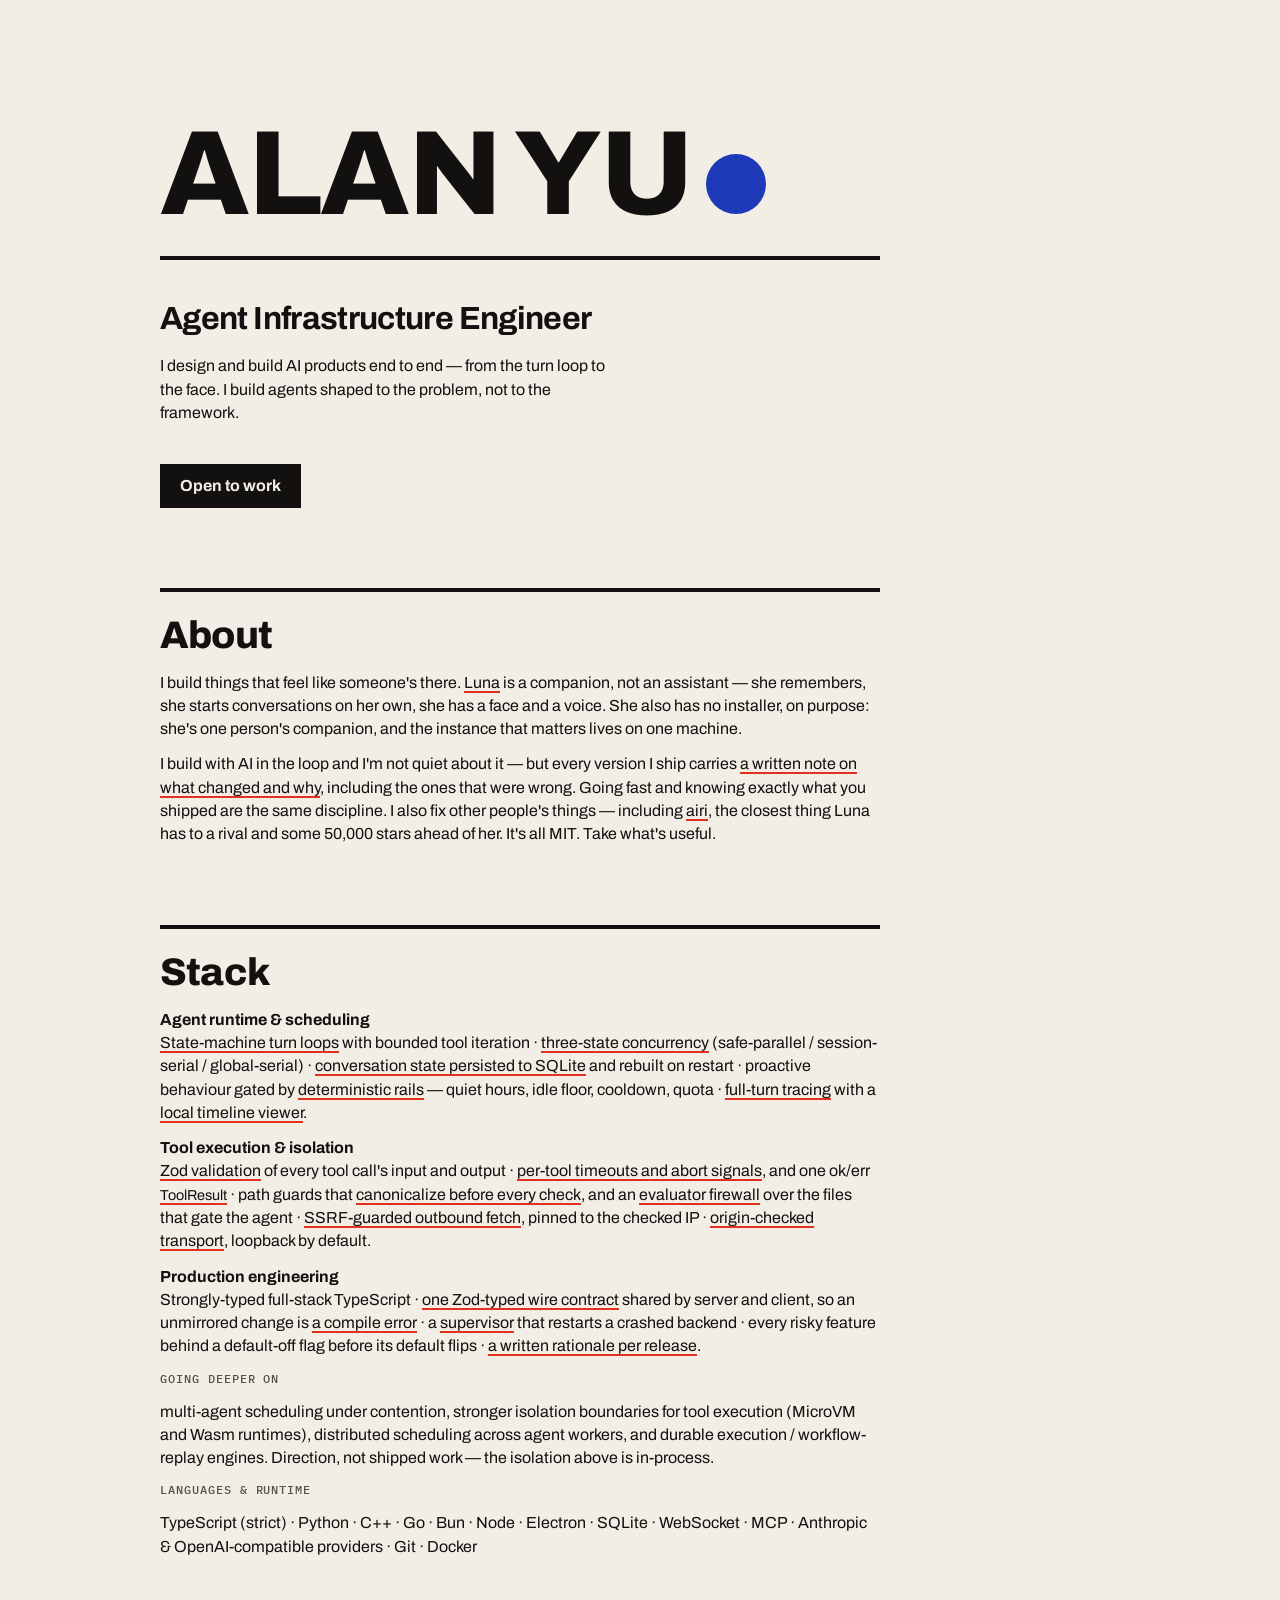
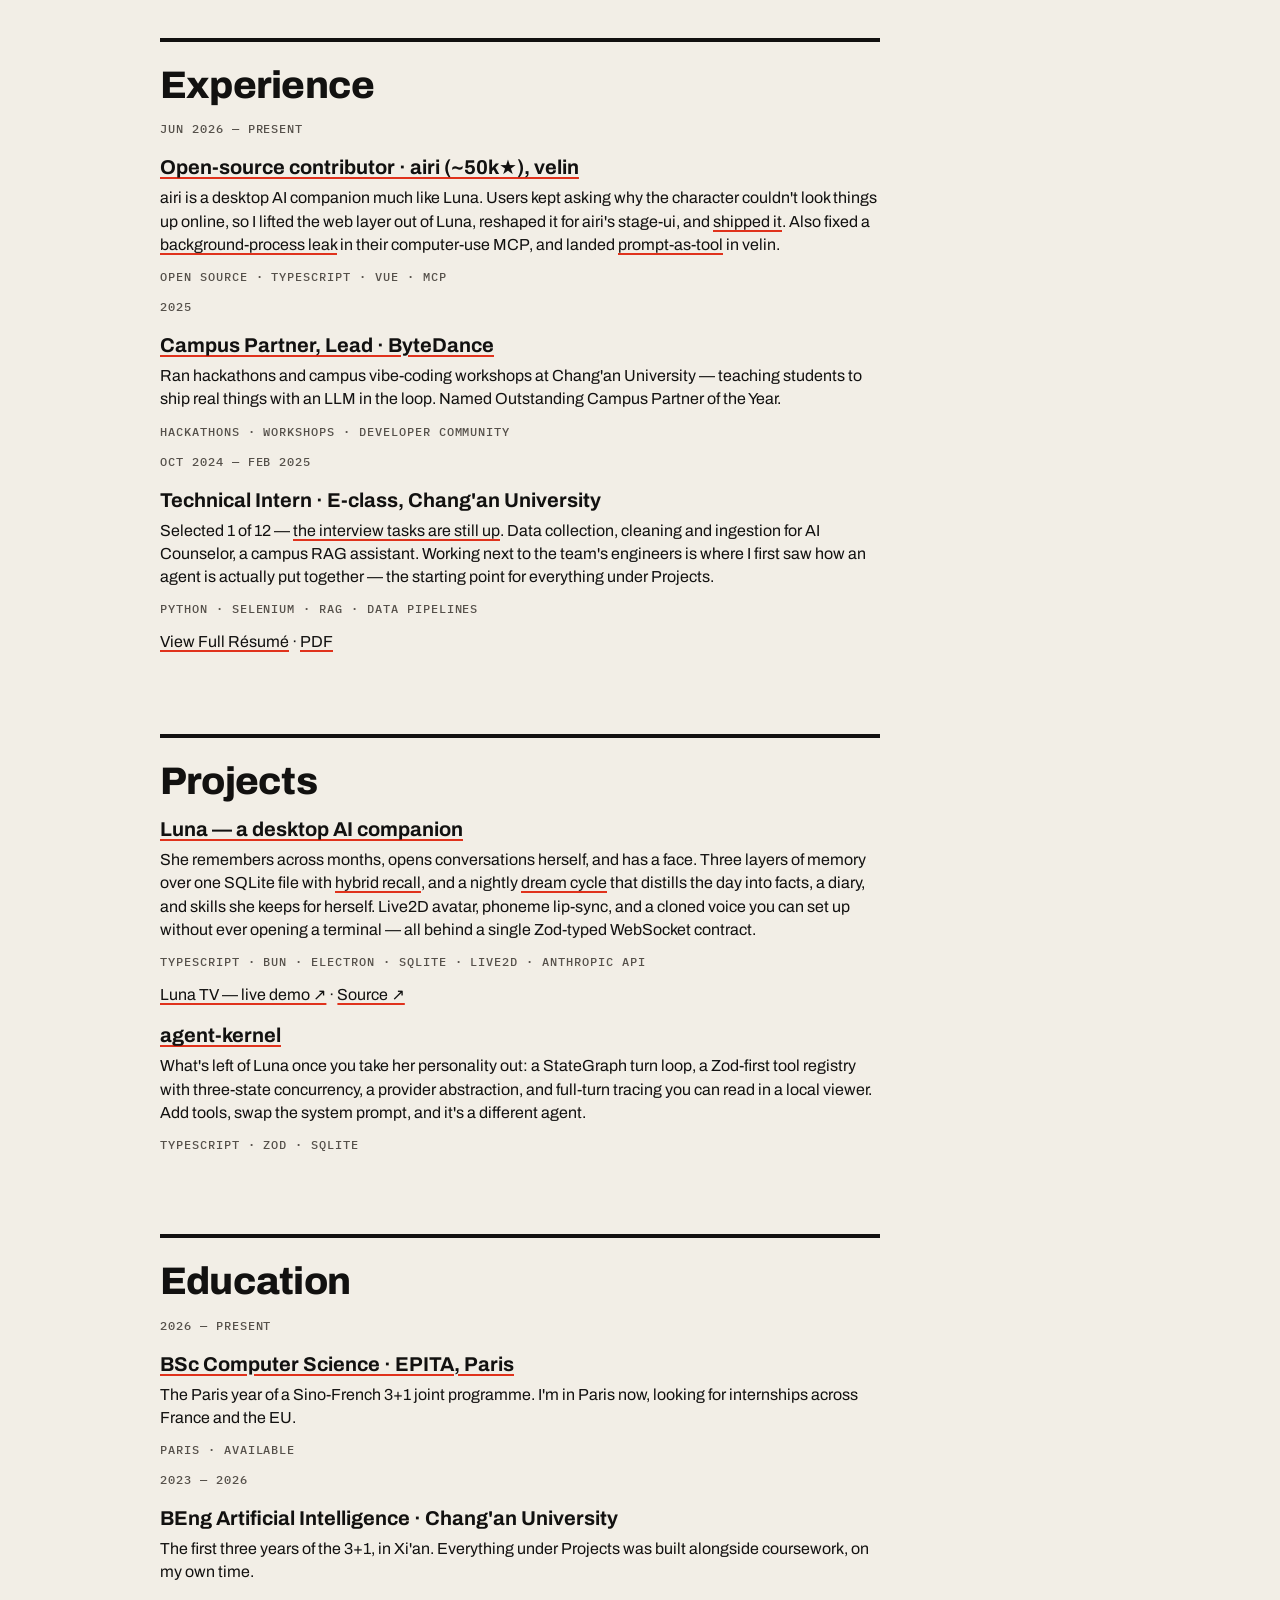
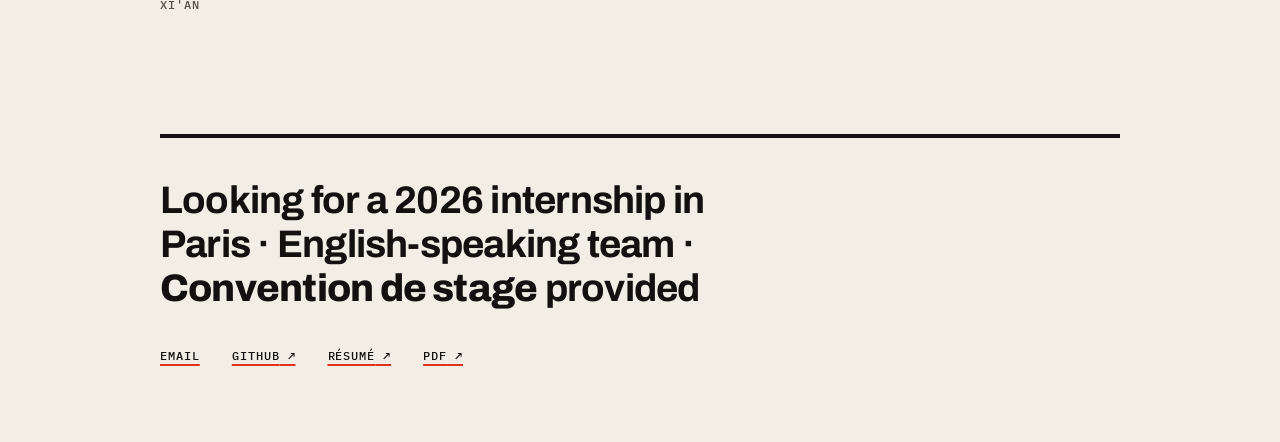
==== commit 12e2df3d: "Deploy the redesign: the 24 s intro film and the new page (score A6) - index.html, assets/, audio/, " ====
--- a/index.html
+++ b/index.html
@@ -1,13 +1,14 @@
-<!DOCTYPE html>
+<!doctype html>
 <html lang="en">
 <head>
 <meta charset="utf-8">
-<meta name="viewport" content="width=device-width, initial-scale=1">
+<meta name="viewport" content="width=device-width, initial-scale=1, viewport-fit=cover">
 <title>Alan Yu — Agent Infrastructure Engineer</title>
-<meta name="description" content="Alan Yu — Agent Infrastructure Engineer. Runtimes, schedulers and sandboxes for LLM agents. Seeking a 2026 internship in Paris.">
-<link rel="icon" href="./assets/favicon.svg" type="image/svg+xml">
-<link rel="apple-touch-icon" href="./assets/apple-touch-icon.png">
-<!-- link previews (LinkedIn, Slack, WeChat…) — og:url and og:image must be absolute -->
+<meta name="description" content="Alan Yu — Agent Infrastructure Engineer. Runtimes, schedulers and guardrails for LLM agents. Seeking a 2026 internship in Paris.">
+<meta name="theme-color" content="#F2EEE6">
+<!-- link previews (LinkedIn, Slack, WeChat…) — og:url and og:image must be absolute. og:image
+     is public/assets/og.png, the v3 Poster (the hero, f1439) at 1920×1008 without the strip,
+     lanczos to 1200×630 (DESIGN-v3 §10); its alt is COPY_V3.ogImageAlt (checks.mjs "og"). -->
 <meta property="og:type" content="website">
 <meta property="og:site_name" content="Alan Yu">
 <meta property="og:title" content="Alan Yu — Agent Infrastructure Engineer">
@@ -16,1080 +17,115 @@
 <meta property="og:image" content="https://alan-yu-2077.github.io/assets/og.png">
 <meta property="og:image:width" content="1200">
 <meta property="og:image:height" content="630">
-<meta property="og:image:alt" content="ALAN YU in voxel ASCII — Agent Infrastructure Engineer, Paris">
+<meta property="og:image:alt" content="ALAN YU● — Agent Infrastructure Engineer. Open to work. Line drawing of the system around the model: loop, tools, memory, guardrails.">
 <meta name="twitter:card" content="summary_large_image">
-<!-- Layout after brittanychiang.com (Brittany Chiang), rebuilt by hand.
-     No framework, no build step, no dependencies. -->
+<link rel="icon" href="favicon.svg" type="image/svg+xml">
+<link rel="apple-touch-icon" href="apple-touch-icon.png">
 <link rel="preconnect" href="https://fonts.googleapis.com">
 <link rel="preconnect" href="https://fonts.gstatic.com" crossorigin>
-<link href="https://fonts.googleapis.com/css2?family=Inter:wght@400;500;600;700&display=swap" rel="stylesheet">
-<style>
-  :root{
-    --bg:#0f172a;            /* slate-900 */
-    --text:#94a3b8;          /* slate-400 */
-    --head:#e2e8f0;          /* slate-200 */
-    --dim:#64748b;           /* slate-500 */
-    --line:#475569;          /* slate-600 */
-    --accent:#5eead4;        /* teal-300 */
-    --pill-bg:rgba(45,212,191,.1);
-    --hover-bg:rgba(30,41,59,.5);   /* slate-800/50 */
+<link rel="stylesheet" href="https://fonts.googleapis.com/css2?family=Archivo:wght@400;500;700;800&family=IBM+Plex+Mono:wght@400;500&display=swap">
+<script>
+/* Intro mode, decided before first paint (DESIGN-v2.md §6 "Film mode").
+   film: the Player plays over the DOM hero under a static curtain.
+   static: the final hero at once. frame: ?frame=N (QA), the Player paused at N.
+   The film's night act is WebGL: film mode also needs a WebGL2 context without a major
+   performance caveat. It is probed here only when film mode is otherwise decided (the
+   answer goes to html[data-gl]); static boots probe after first paint (lib/gl.ts).
+   The 1200 ms fallback lives here too, so the curtain drops even if the app never loads,
+   and if the app has not mounted by then, #root's static first screen (#ssr) shows. */
+(function () {
+  var d = document.documentElement, q, mode = 'static';
+  d.setAttribute('data-boot', '');
+  try { q = new URLSearchParams(location.search); } catch (e) { q = null; }
+  function p(k) { return q ? q.get(k) : null; }
+  function get(s, k) { try { return window[s].getItem(k); } catch (e) { return null; } }
+  function gl2() {
+    try {
+      var g = document.createElement('canvas').getContext('webgl2', { failIfMajorPerformanceCaveat: true });
+      if (!g) return false;
+      var x = g.getExtension('WEBGL_lose_context');
+      if (x) x.loseContext();
+      return true;
+    } catch (e) { return false; }
   }
-  *,*::before,*::after{ box-sizing:border-box; }
-  html{ scroll-behavior:smooth; }
-  @media (prefers-reduced-motion: reduce){ html{ scroll-behavior:auto; } }
-  body{
-    margin:0;
-    background:var(--bg);
-    color:var(--text);
-    font-family:"Inter",-apple-system,BlinkMacSystemFont,"Segoe UI",Roboto,"Helvetica Neue",Arial,sans-serif;
-    font-size:16px;
-    line-height:1.625;
-    -webkit-font-smoothing:antialiased;
+  var w = d.clientWidth || window.innerWidth, h = window.innerHeight;
+  var rm = !!(window.matchMedia && matchMedia('(prefers-reduced-motion: reduce)').matches);
+  var off = get('localStorage', 'alan-motion') === 'off';
+  var sd = !!(navigator.connection && navigator.connection.saveData);
+  /* ?intro=1 forces the film past the session, motion and saveData checks, but not past
+     the viewport (the film is composed for landscape only; phones play it in the 16:9
+     dialog) nor past WebGL2. */
+  var land = w >= 1024 && w / h >= 1.1;
+  /* a deep link (#projects …) lands on its section: no film first (it would flash, then drop) */
+  var deep = /^#(?!top$)./.test(location.hash);
+  if (p('frame') !== null && /^\d+$/.test(p('frame'))) mode = 'frame';
+  else if (land && (p('intro') === '1' || (p('intro') !== 'skip' && !deep && !get('sessionStorage', 'ay.intro.seen') && !rm && !off && !sd))) {
+    var ok = gl2();
+    d.setAttribute('data-gl', ok ? '1' : '0');
+    if (ok) mode = 'film';
   }
-  ::selection{ background:var(--accent); color:var(--bg); }
-  a{ color:inherit; text-decoration:none; }
-  ul,ol{ list-style:none; margin:0; padding:0; }
-  h1,h2,h3,p{ margin:0; }
-  svg{ display:block; }
-
-  a:focus-visible,button:focus-visible{
-    outline:2px solid var(--accent);
-    outline-offset:3px;
-    border-radius:2px;
-  }
-  .skip{
-    position:absolute; left:-9999px; top:auto;
-    background:var(--accent); color:var(--bg);
-    padding:12px 20px; font-weight:600; z-index:100;
-  }
-  .skip:focus{ left:16px; top:16px; }
-
-  /* mouse spotlight */
-  #spot{
-    position:fixed; inset:0; z-index:30;
-    pointer-events:none;
-    transition:background .3s;
-    background:radial-gradient(600px circle at 50% 15%, rgba(29,78,216,.15), transparent 80%);
-  }
-  @media (prefers-reduced-motion: reduce){ #spot{ transition:none; } }
-
-  /* full-bleed ascii character field */
-  #bgfx{
-    position:fixed; inset:0; z-index:0;
-    pointer-events:none;
-  }
-
-  /* voxel-extruded ascii wordmark, replaces the h1 text when JS is up */
-  .sr-only{
-    position:absolute; width:1px; height:1px; margin:-1px; padding:0;
-    overflow:hidden; clip:rect(0 0 0 0); white-space:nowrap; border:0;
-  }
-  /* On desktop the wordmark is sized to the text block beneath it (~292px), so it
-     shares that block's left edge AND its optical centre. Full column width made
-     it overhang the copy by 200px and read as right-heavy. */
-  #titlefx{ display:none; width:100%; max-width:430px; height:105px; }
-  @media (min-width:640px){ #titlefx{ max-width:430px; height:130px; } }
-  h1.has-fx .txt{
-    position:absolute; width:1px; height:1px; margin:-1px; padding:0;
-    overflow:hidden; clip:rect(0 0 0 0); white-space:nowrap;
-  }
-  h1.has-fx a{ display:block; }
-  h1.has-fx #titlefx{ display:block; }
-
-  .container{
-    position:relative; z-index:1;
-    max-width:1280px;
-    margin:0 auto;
-    padding:48px 24px;
-  }
-  @media (min-width:768px){ .container{ padding:64px 48px; } }
-  @media (min-width:1024px){ .container{ padding:0 96px; } }
-
-  @media (min-width:1024px){
-    .layout{ display:flex; justify-content:space-between; gap:16px; }
-    header{
-      position:sticky; top:0;
-      display:flex; flex-direction:column; justify-content:space-between;
-      max-height:100vh; width:48%;
-      padding:96px 0;
-    }
-    main{ width:52%; padding:96px 0; }
-  }
-
-  /* ---------- left column ---------- */
-  h1{
-    font-size:36px; font-weight:700; letter-spacing:-.025em;
-    color:var(--head); line-height:1;
-  }
-  @media (min-width:640px){ h1{ font-size:48px; } }
-  h1 a:hover{ color:var(--head); }
-  .role{
-    margin-top:12px;
-    font-size:18px; font-weight:500; color:var(--head);
-    line-height:1.3;
-  }
-  @media (min-width:640px){ .role{ font-size:20px; } }
-  .tagline{ margin-top:16px; max-width:20rem; }
-  /* The one line a Paris recruiter needs to act on: city, language, and the
-     paperwork question that otherwise kills a foreign application on sight. */
-  .avail{
-    margin-top:16px; max-width:20rem;
-    font-size:13px; line-height:1.5; color:var(--text);   /* --dim is 3.75:1 here, under AA */
-    border-left:2px solid var(--accent); padding-left:12px;
-  }
-  .avail strong{ color:var(--accent); font-weight:600; }
-
-  nav.side{ display:none; }
-  @media (min-width:1024px){ nav.side{ display:block; margin-top:64px; width:max-content; } }
-  .navlink{
-    display:flex; align-items:center; padding:12px 0;
-  }
-  .navlink .ind{
-    width:32px; height:1px; background:var(--line);
-    margin-right:16px;
-    transition:width .2s, background-color .2s;
-  }
-  .navlink .navtext{
-    font-size:12px; font-weight:700;
-    letter-spacing:.1em; text-transform:uppercase;
-    color:var(--dim);
-    transition:color .2s;
-  }
-  .navlink:hover .ind, .navlink.active .ind{ width:64px; background:var(--head); }
-  .navlink:hover .navtext, .navlink.active .navtext{ color:var(--head); }
-
-  .socials{
-    display:flex; align-items:center; gap:20px;
-    margin-top:32px;
-  }
-  .socials a{ color:var(--text); transition:color .2s; }
-  .socials a:hover{ color:var(--head); }
-  .socials svg{ width:24px; height:24px; }
-
-  .foot-row{
-    display:flex; align-items:center; justify-content:space-between;
-    gap:20px; flex-wrap:wrap;
-  }
-  .foot-row .socials{ margin-top:32px; }
-  #motion{
-    margin-top:32px;
-    background:none; border:0; padding:4px 0;
-    font:inherit; font-size:11px;
-    letter-spacing:.08em; text-transform:uppercase;
-    color:var(--dim); cursor:pointer;
-    transition:color .2s;
-  }
-  #motion:hover{ color:var(--head); }
-
-  /* ---------- right column ---------- */
-  section{ margin-bottom:64px; scroll-margin-top:64px; }
-  @media (min-width:768px){ section{ margin-bottom:96px; } }
-  @media (min-width:1024px){ section{ margin-bottom:144px; scroll-margin-top:96px; } }
-
-  .sticky-head{
-    position:sticky; top:0; z-index:20;
-    margin:0 -24px; padding:20px 24px;
-    background:rgba(15,23,42,.75);
-    backdrop-filter:blur(8px); -webkit-backdrop-filter:blur(8px);
-  }
-  @media (min-width:768px){ .sticky-head{ margin:0 -48px; padding:20px 48px; } }
-  @media (min-width:1024px){
-    .sticky-head{
-      position:absolute; width:1px; height:1px; margin:-1px; padding:0;
-      overflow:hidden; clip:rect(0 0 0 0); white-space:nowrap;   /* sr-only on desktop */
-    }
-  }
-  .sticky-head h2{
-    font-size:14px; font-weight:700;
-    letter-spacing:.1em; text-transform:uppercase;
-    color:var(--head);
-  }
-  .section-body{ margin-top:16px; }
-  @media (min-width:1024px){ .section-body{ margin-top:0; } }
-
-  #about p + p{ margin-top:16px; }
-  .hl{ color:var(--head); font-weight:500; transition:color .2s; }
-  a.hl:hover{ color:var(--accent); }
-  code{
-    font-family:ui-monospace,"SF Mono",Menlo,Consolas,monospace;
-    font-size:.86em; color:var(--accent);
-    background:var(--pill-bg); padding:1px 5px; border-radius:4px;
-  }
-
-  /* stack: three focus areas, each a claim with its own evidence below */
-  .stack{ margin:0; }
-  .stack .grp + .grp{ margin-top:28px; }
-  .stack dt{
-    font-size:12px; font-weight:700; letter-spacing:.1em; text-transform:uppercase;
-    color:var(--head); margin-bottom:8px;
-  }
-  .stack dd{ margin:0; font-size:14px; line-height:1.6; }
-  /* The two notes sit after the <dl>, not inside it, so `.stack .also` never
-     matched and they rendered at full body size. --text rather than --dim:
-     at 13px --dim is under 4.5:1. */
-  #stack .also{
-    margin-top:32px; padding-top:20px; border-top:1px solid rgba(148,163,184,.14);
-    font-size:13px; color:var(--text);
-  }
-  #stack .also + .also{ margin-top:12px; padding-top:0; border-top:0; }
-  #stack .also strong{ color:var(--head); font-weight:600; }
-
-  /* rows (experience & projects) */
-  .rows > li + li{ margin-top:48px; }
-  .row{ position:relative; display:grid; gap:8px; }
-  @media (min-width:640px){
-    .row{ grid-template-columns:repeat(8,1fr); gap:32px 32px; row-gap:8px; }
-  }
-  .row::before{
-    content:""; position:absolute; inset:-16px -24px;
-    border-radius:8px; z-index:0;
-    transition:background-color .2s, box-shadow .2s;
-  }
-  @media (min-width:1024px){
-    .row:hover::before{
-      background:var(--hover-bg);
-      box-shadow:inset 0 1px 0 rgba(148,163,184,.08), 0 10px 30px -15px rgba(2,12,27,.7);
-    }
-    .rows:hover > li{ opacity:.5; transition:opacity .2s; }
-    .rows:hover > li:hover{ opacity:1; }
-  }
-  .row > *{ position:relative; z-index:1; }
-
-  .date{
-    margin-top:4px;
-    font-size:12px; font-weight:600;
-    letter-spacing:.06em; text-transform:uppercase;
-    color:var(--dim);
-    /* long ranges ("Oct 2024 — Feb 2025", 147px) overflow the 115px
-       two-column track; nowrap made them eat the 32px gutter and collide
-       with the title, so let them wrap instead. */
-    line-height:1.35;
-    overflow-wrap:break-word;
-  }
-  @media (min-width:640px){
-    .date{ grid-column:span 2; }
-    .rbody{ grid-column:span 6; }
-  }
-  .rbody h3{ font-size:16px; font-weight:500; color:var(--head); line-height:1.3; }
-  .rbody h3 .co{ color:inherit; }
-  .rbody h3 a{ transition:color .2s; }
-  .rbody h3 a:hover{ color:var(--accent); }
-  .rbody .desc{ margin-top:8px; font-size:14px; line-height:1.55; }
-  .arrow{
-    display:inline-block; width:14px; height:14px;
-    margin-left:4px; vertical-align:-1px;
-    transition:transform .2s;
-  }
-  .rbody h3 a:hover .arrow{ transform:translate(3px,-3px); }
-  @media (prefers-reduced-motion: reduce){
-    .arrow, .navlink .ind{ transition:none; }
-    .rbody h3 a:hover .arrow{ transform:none; }
-  }
-
-  .tags{ display:flex; flex-wrap:wrap; gap:8px 6px; margin-top:12px; }
-  .tags li{
-    background:var(--pill-bg); color:var(--accent);
-    font-size:12px; font-weight:500; line-height:20px;
-    padding:4px 12px; border-radius:9999px;
-  }
-
-  /* hero project — image spans the full row instead of the 2-col thumb slot */
-  .row.hero{ display:block; }
-  .hero .shot{
-    display:block; margin-bottom:16px;
-    border:1px solid rgba(226,232,240,.12); border-radius:6px;
-    overflow:hidden; line-height:0;
-    transition:border-color .2s;
-  }
-  .row.hero:hover .shot{ border-color:rgba(226,232,240,.32); }
-  /* The source shot is 1.52:1, which at full column width stands taller than the
-     copy beside it. Crop to a band instead of scaling down: the chat, the mood
-     pill and her face all sit in the top two thirds, so anchoring high keeps
-     everything that carries meaning and drops the skirt and the Dream button. */
-  .hero .shot img{ width:100%; height:240px; object-fit:cover; object-position:50% 12%; }
-  /* rows with no artwork: let the copy use the thumb's two columns too */
-  @media (min-width:640px){ .row.nothumb .rbody{ grid-column:span 8; } }
-  .links{ display:flex; flex-wrap:wrap; gap:16px; margin-top:12px; font-size:13px; }
-  .links a{ color:var(--dim); transition:color .2s; }
-  .links a:hover{ color:var(--accent); }
-  .priv{ color:var(--dim); font-size:13px; margin-top:12px; }
-
-  /* project thumbnails */
-  .thumb{
-    border:2px solid rgba(226,232,240,.1);
-    border-radius:4px;
-    aspect-ratio:16/10;
-    background:
-      repeating-linear-gradient(45deg, rgba(148,163,184,.06) 0 2px, transparent 2px 9px),
-      #1e293b;
-    display:flex; align-items:center; justify-content:center;
-    color:var(--dim); font-size:11px; letter-spacing:.08em; text-transform:uppercase;
-    transition:border-color .2s;
-    width:100%;
-    max-width:200px;
-  }
-  .row:hover .thumb{ border-color:rgba(226,232,240,.3); }
-  @media (min-width:640px){
-    .thumb{ grid-column:span 2; order:1; margin-top:4px; }
-    .proj-body{ order:2; }
-  }
-
-  .more{ margin-top:48px; }
-  .more a{
-    display:inline-flex; align-items:center;
-    font-weight:500; color:var(--head);
-  }
-  .more a .arrow{ width:16px; height:16px; margin-left:6px; }
-  .more a:hover{ color:var(--accent); }
-  .more a:hover .arrow{ transform:translate(3px,-3px); }
-  .more a.pdf{ margin-left:20px; font-size:13px; color:var(--dim); }
-  .more a.pdf:hover{ color:var(--accent); }
-
-  footer{ max-width:28rem; padding-bottom:64px; }
-  footer p{ font-size:14px; color:var(--dim); }
-  footer a{ color:var(--text); font-weight:500; transition:color .2s; }
-  footer a:hover{ color:var(--accent); }
-</style>
+  d.setAttribute('data-intro', mode);
+  d.setAttribute('data-motion', rm || off ? 'off' : 'on');
+  if (mode === 'film') d.setAttribute('data-curtain', '');
+  var ay = window.__ay = { playing: false, t: 0 };
+  ay.t = setTimeout(function () {
+    /* on a slow link the body may not be parsed yet: check again once it is (the app, if it has
+       mounted by then, has already replaced #ssr) */
+    var nomount = function () { if (document.getElementById('ssr')) d.setAttribute('data-nomount', ''); };
+    if (document.getElementById('ssr') || document.readyState !== 'loading') nomount();
+    else document.addEventListener('DOMContentLoaded', nomount, { once: true });
+    if (d.getAttribute('data-intro') !== 'film' || ay.playing) return;
+    d.setAttribute('data-intro', 'static');
+    d.setAttribute('data-fallback', '');
+    d.removeAttribute('data-curtain');
+    try { window.dispatchEvent(new Event('ay:fallback')); } catch (e) {}
+  }, Math.max(0, 1200 - (window.performance ? performance.now() : 0)));
+})();
+</script>
+<style>html{color:#121110;scrollbar-gutter:stable;background:#f2eee6}body{background:#f2eee6;margin:0}.curtain{display:none}html[data-curtain] .curtain{z-index:40;pointer-events:none;background:#f2eee6;width:100%;height:100vh;display:block;position:absolute;top:0;left:0}.curtain svg{display:block}.ssr{--m0:min(6.25vw, 11.111vh);padding:calc(1.5 * var(--m0)) 16px 64px max(16px, calc(50vw - 6 * var(--m0)));font:400 max(16px, calc(.1833 * var(--m0)))/1.4545 Archivo, system-ui, sans-serif;color:#121110}html[data-boot]:not([data-nomount]) .ssr{clip-path:inset(50%);white-space:nowrap;width:1px;height:1px;padding:0;position:absolute;overflow:hidden}.ssr h1{padding-bottom:calc(.35 * var(--m0));max-width:calc(9 * var(--m0));white-space:nowrap;font:800 max(56px, calc(1.5 * var(--m0)))/.9 Archivo, system-ui, sans-serif;letter-spacing:-.02em;text-transform:uppercase;border-bottom:4px solid #121110;margin:0}.ssr h1:after{content:"";background:#1e3ab8;border-radius:50%;width:.5em;height:.5em;margin-left:.12em;display:inline-block}.ssr p,.ssr h2{margin:0}.ssr .ssr-role{margin-top:calc(.5 * var(--m0));font:700 max(28px, calc(.4 * var(--m0)))/1.2 Archivo, system-ui, sans-serif;letter-spacing:-.02em}.ssr .ssr-tag{max-width:calc(5.75 * var(--m0));margin-top:16px}.ssr .ssr-chip{margin-top:calc(.5 * var(--m0))}.ssr-chip a{min-height:max(44px, calc(.5 * var(--m0)));padding:0 max(16px, calc(.25 * var(--m0)));color:#f2eee6;font:700 max(16px, calc(.2 * var(--m0)))/1 Archivo, system-ui, sans-serif;background:#121110;align-items:center;text-decoration:none;display:inline-flex}.ssr .ssr-avail{margin-top:calc(1.5 * var(--m0));padding-top:calc(.5 * var(--m0));max-width:calc(12 * var(--m0));border-top:4px solid #121110}.ssr-avail h2{letter-spacing:-.02em;text-wrap:balance;font:700 clamp(28px,3vw,48px)/1.15 Archivo,system-ui,sans-serif}.ssr-avail strong{font-weight:800}.ssr-nw{white-space:nowrap}.ssr-sec{margin-top:calc(1 * var(--m0));max-width:calc(9 * var(--m0));border-top:4px solid #121110;padding-top:24px}.ssr-sec h2{letter-spacing:-.02em;margin:0 0 16px;font:800 clamp(28px,3vw,48px)/1 Archivo,system-ui,sans-serif}.ssr-sec h3{margin:16px 0 6px;font:700 20px/1.3 Archivo,system-ui,sans-serif}.ssr-sec p,.ssr-sec dd{margin:0 0 12px}.ssr-sec dt{margin-top:12px;font-weight:700}.ssr-sec dd{margin-left:0}.ssr-sec ol{margin:0;padding:0;list-style:none}.ssr-sec a{color:inherit;text-underline-offset:3px;-webkit-text-decoration:underline #e0321c;text-decoration:underline #e0321c;text-decoration-thickness:2px}.ssr-meta{letter-spacing:.08em;text-transform:uppercase;color:#55504a;font:500 12px/1.5 IBM Plex Mono,ui-monospace,monospace}.ssr .ssr-links{font:500 max(12px, calc(.1167 * var(--m0)))/1 "IBM Plex Mono", ui-monospace, monospace;letter-spacing:.08em;text-transform:uppercase;flex-wrap:wrap;gap:0 32px;margin-top:24px;display:flex}.ssr-links a{color:inherit;text-underline-offset:4px;padding-block:16px;-webkit-text-decoration:underline #e0321c;text-decoration:underline #e0321c;text-decoration-thickness:2px}@media (max-width:1023px){.ssr{--m0:calc((100vw - 32px) / 12);padding:96px 16px 48px}.ssr h1,.ssr .ssr-tag,.ssr .ssr-avail,.ssr .ssr-sec{max-width:none}}</style>
+  <script type="module" crossorigin src="./assets/index-CtiQIZ7c.js"></script>
+  <link rel="modulepreload" crossorigin href="./assets/jsx-runtime-Dk72oS4N.js">
+  <link rel="modulepreload" crossorigin href="./assets/layout-Dhcguugn.js">
+  <link rel="stylesheet" crossorigin href="./assets/index-BV4BzM-c.css">
 </head>
 <body>
-<a class="skip" href="#content">Skip to Content</a>
-<canvas id="bgfx" aria-hidden="true"></canvas>
-<div id="spot" aria-hidden="true"></div>
-
-<div class="container">
-  <div class="layout">
-
-    <!-- ============ left / header ============ -->
-    <header>
-      <div>
-        <h1><a href="./index.html"><span class="txt">Alan Yu</span><canvas id="titlefx" aria-hidden="true"></canvas></a></h1>
-        <p class="role">Agent Infrastructure Engineer</p>
-        <p class="tagline">I design and build AI products end to end — from the turn loop
-        to the face. I build agents shaped to the problem, not to the framework.</p>
-        <p class="avail">Looking for a 2026 internship in Paris · English-speaking team ·
-        <strong>Convention de stage</strong> provided</p>
-
-        <nav class="side" aria-label="In-page jump links">
-          <ul>
-            <li><a class="navlink active" href="#about"><span class="ind"></span><span class="navtext">About</span></a></li>
-            <li><a class="navlink" href="#stack"><span class="ind"></span><span class="navtext">Stack</span></a></li>
-            <li><a class="navlink" href="#experience"><span class="ind"></span><span class="navtext">Experience</span></a></li>
-            <li><a class="navlink" href="#projects"><span class="ind"></span><span class="navtext">Projects</span></a></li>
-            <li><a class="navlink" href="#education"><span class="ind"></span><span class="navtext">Education</span></a></li>
-          </ul>
-        </nav>
-      </div>
-
-      <div class="foot-row">
-        <ul class="socials" aria-label="Social media">
-        <li><a href="https://github.com/Alan-Yu-2077" target="_blank" rel="noreferrer" aria-label="GitHub">
-          <svg viewBox="0 0 16 16" fill="currentColor" aria-hidden="true"><path d="M8 0C3.58 0 0 3.58 0 8c0 3.54 2.29 6.53 5.47 7.59.4.07.55-.17.55-.38 0-.19-.01-.82-.01-1.49-2.01.37-2.53-.49-2.69-.94-.09-.23-.48-.94-.82-1.13-.28-.15-.68-.52-.01-.53.63-.01 1.08.58 1.23.82.72 1.21 1.87.87 2.33.66.07-.52.28-.87.51-1.07-1.78-.2-3.64-.89-3.64-3.95 0-.87.31-1.59.82-2.15-.08-.2-.36-1.02.08-2.12 0 0 .67-.21 2.2.82.64-.18 1.32-.27 2-.27s1.36.09 2 .27c1.53-1.04 2.2-.82 2.2-.82.44 1.1.16 1.92.08 2.12.51.56.82 1.27.82 2.15 0 3.07-1.87 3.75-3.65 3.95.29.25.54.73.54 1.48 0 1.07-.01 1.93-.01 2.2 0 .21.15.46.55.38A8.01 8.01 0 0 0 16 8c0-4.42-3.58-8-8-8z"/></svg>
-        </a></li>
-        <li><a href="mailto:yualan077@gmail.com" aria-label="Email">
-          <svg viewBox="0 0 24 24" fill="none" stroke="currentColor" stroke-width="2" aria-hidden="true"><rect x="2" y="4" width="20" height="16" rx="2"/><polyline points="22,6 12,13 2,6"/></svg>
-        </a></li>
-        </ul>
-        <button id="motion" type="button" hidden aria-pressed="false">pause motion</button>
-      </div>
-    </header>
-
-    <!-- ============ right / main ============ -->
-    <main id="content">
-
-      <section id="about" aria-label="About me">
-        <div class="sticky-head"><h2>About</h2></div>
-        <div class="section-body">
-          <p>I build things that feel like someone's there.
-          <a class="hl" href="https://github.com/Alan-Yu-2077/Luna" target="_blank" rel="noreferrer">Luna</a>
-          is a companion, not an assistant — she remembers, she starts conversations on her own,
-          she has a face and a voice. She also has no installer, on purpose: she's one person's
-          companion, and the instance that matters lives on one machine.</p>
-          <p>What I can't help is the detail nobody asked for. The wordmark up there is a voxel
-          block, tumbling on three axes, rendered per frame into character cells small enough that
-          a stroke still reads solid. The character field behind this text thins out wherever there
-          are words to read. Nobody would have noticed if I'd skipped either one.</p>
-          <p>I build with AI in the loop and I'm not quiet about it — but every version I ship
-          carries <a class="hl" href="https://github.com/Alan-Yu-2077/Luna/blob/main/docs/history/DEVELOPMENT.md" target="_blank" rel="noreferrer">a written note on what changed and why</a>,
-          including the ones that were wrong.
-          Going fast and knowing exactly what you shipped are the same discipline. I also fix
-          other people's things — including
-          <a class="hl" href="https://github.com/moeru-ai/airi" target="_blank" rel="noreferrer">airi</a>,
-          the closest thing Luna has to a rival and some 50,000 stars ahead of her. It's all MIT.
-          Take what's useful.</p>
-        </div>
-      </section>
-
-      <section id="stack" aria-label="Technical focus">
-        <div class="sticky-head"><h2>Stack</h2></div>
-        <div class="section-body">
-          <dl class="stack">
-            <div class="grp">
-              <dt>Agent runtime &amp; scheduling</dt>
-              <!-- Every link below is pinned to a commit, so it keeps pointing at the
-                   code that backs the claim even as the repos move on. -->
-              <dd><a class="hl" href="https://github.com/Alan-Yu-2077/agent-kernel/blob/cd2d3faf1cf49ec3cd35aaa9ae89f02bac8ade6d/packages/server/src/turn/runTurn.ts#L187-L198" target="_blank" rel="noreferrer">State-machine turn loops</a>
-              with bounded tool iteration ·
-              <a class="hl" href="https://github.com/Alan-Yu-2077/agent-kernel/blob/cd2d3faf1cf49ec3cd35aaa9ae89f02bac8ade6d/packages/server/src/tools/dispatcher.ts#L29-L64" target="_blank" rel="noreferrer">three-state concurrency</a>
-              (safe-parallel / session-serial / global-serial) ·
-              <a class="hl" href="https://github.com/Alan-Yu-2077/Luna/blob/4ab5235f25b3ef98b54e8bff35d204c3674e8af6/packages/server/src/memory/sessionStore.ts#L24-L42" target="_blank" rel="noreferrer">conversation state persisted to SQLite</a>
-              and rebuilt on restart · proactive behaviour gated by
-              <a class="hl" href="https://github.com/Alan-Yu-2077/Luna/blob/4ab5235f25b3ef98b54e8bff35d204c3674e8af6/packages/server/src/proactive/cadence.ts#L68-L98" target="_blank" rel="noreferrer">deterministic rails</a>
-              — quiet hours, idle floor, cooldown, quota ·
-              <a class="hl" href="https://github.com/Alan-Yu-2077/agent-kernel/blob/cd2d3faf1cf49ec3cd35aaa9ae89f02bac8ade6d/packages/server/src/turn/runTurn.ts#L259-L294" target="_blank" rel="noreferrer">full-turn tracing</a>
-              with a <a class="hl" href="https://github.com/Alan-Yu-2077/Luna/blob/4ab5235f25b3ef98b54e8bff35d204c3674e8af6/packages/server/src/trace/viewer.ts#L14-L36" target="_blank" rel="noreferrer">local timeline viewer</a>.</dd>
-            </div>
-            <div class="grp">
-              <dt>Tool execution &amp; isolation</dt>
-              <dd><a class="hl" href="https://github.com/Alan-Yu-2077/agent-kernel/blob/cd2d3faf1cf49ec3cd35aaa9ae89f02bac8ade6d/packages/server/src/tools/dispatcher.ts#L99-L103" target="_blank" rel="noreferrer">Zod validation</a>
-              of every tool call's input and output ·
-              <a class="hl" href="https://github.com/Alan-Yu-2077/agent-kernel/blob/cd2d3faf1cf49ec3cd35aaa9ae89f02bac8ade6d/packages/server/src/tools/dispatcher.ts#L112-L147" target="_blank" rel="noreferrer">per-tool timeouts and abort signals</a>,
-              and one ok/err
-              <a class="hl" href="https://github.com/Alan-Yu-2077/agent-kernel/blob/cd2d3faf1cf49ec3cd35aaa9ae89f02bac8ade6d/packages/protocol/src/tools.ts#L15-L29" target="_blank" rel="noreferrer"><code>ToolResult</code></a>
-              · path guards that
-              <a class="hl" href="https://github.com/Alan-Yu-2077/Luna/blob/4ab5235f25b3ef98b54e8bff35d204c3674e8af6/packages/server/src/tools/workspace.ts#L243-L286" target="_blank" rel="noreferrer">canonicalize before every check</a>,
-              and an
-              <a class="hl" href="https://github.com/Alan-Yu-2077/Luna/blob/4ab5235f25b3ef98b54e8bff35d204c3674e8af6/packages/server/src/tools/workspace.ts#L141-L172" target="_blank" rel="noreferrer">evaluator firewall</a>
-              over the files that gate the agent ·
-              <a class="hl" href="https://github.com/Alan-Yu-2077/Luna/blob/4ab5235f25b3ef98b54e8bff35d204c3674e8af6/packages/server/src/tools/web/safeFetch.ts#L315-L356" target="_blank" rel="noreferrer">SSRF-guarded outbound fetch</a>,
-              pinned to the checked IP ·
-              <a class="hl" href="https://github.com/Alan-Yu-2077/Luna/blob/4ab5235f25b3ef98b54e8bff35d204c3674e8af6/packages/server/src/main.ts#L313-L322" target="_blank" rel="noreferrer">origin-checked transport</a>,
-              loopback by default.</dd>
-            </div>
-            <div class="grp">
-              <dt>Production engineering</dt>
-              <dd>Strongly-typed full-stack TypeScript ·
-              <a class="hl" href="https://github.com/Alan-Yu-2077/Luna/blob/4ab5235f25b3ef98b54e8bff35d204c3674e8af6/packages/protocol/src/events.ts#L235-L251" target="_blank" rel="noreferrer">one Zod-typed wire contract</a>
-              shared by server and client, so an unmirrored change is
-              <a class="hl" href="https://github.com/Alan-Yu-2077/Luna/blob/4ab5235f25b3ef98b54e8bff35d204c3674e8af6/packages/web/src/controller.ts#L284-L296" target="_blank" rel="noreferrer">a compile error</a>
-              · a
-              <a class="hl" href="https://github.com/Alan-Yu-2077/Luna/blob/4ab5235f25b3ef98b54e8bff35d204c3674e8af6/packages/desktop/src/supervisor.ts#L117-L146" target="_blank" rel="noreferrer">supervisor</a>
-              that restarts a crashed backend · every risky feature behind a default-off flag
-              before its default flips ·
-              <a class="hl" href="https://github.com/Alan-Yu-2077/Luna/blob/main/docs/history/DEVELOPMENT.md" target="_blank" rel="noreferrer">a written rationale per release</a>.</dd>
-            </div>
-          </dl>
-          <p class="also"><strong>Going deeper on</strong> — multi-agent scheduling under contention,
-          stronger isolation boundaries for tool execution (MicroVM and Wasm runtimes),
-          distributed scheduling across agent workers, and durable execution / workflow-replay engines. Direction, not shipped
-          work — the isolation above is in-process.</p>
-          <p class="also"><strong>Languages &amp; runtime</strong> — TypeScript (strict) · Python ·
-          C++ · Go · Bun · Node · Electron · SQLite · WebSocket · MCP · Anthropic &amp;
-          OpenAI-compatible providers · Git · Docker</p>
-        </div>
-      </section>
-
-      <section id="experience" aria-label="Work experience">
-        <div class="sticky-head"><h2>Experience</h2></div>
-        <div class="section-body">
-          <ol class="rows">
-            <li>
-              <div class="row">
-                <div class="date">Jun 2026 — Present</div>
-                <div class="rbody">
-                  <h3><a href="https://github.com/moeru-ai/airi" target="_blank" rel="noreferrer">Open-source contributor ·
-                    <span class="co">airi (~50k★), velin</span>
-                    <svg class="arrow" viewBox="0 0 20 20" fill="currentColor" aria-hidden="true"><path fill-rule="evenodd" d="M5.22 14.78a.75.75 0 0 0 1.06 0l7.22-7.22v5.69a.75.75 0 0 0 1.5 0v-7.5a.75.75 0 0 0-.75-.75h-7.5a.75.75 0 0 0 0 1.5h5.69l-7.22 7.22a.75.75 0 0 0 0 1.06z" clip-rule="evenodd"/></svg>
-                  </a></h3>
-                  <p class="desc">airi is a desktop AI companion much like Luna. Users kept asking
-                  why the character couldn't look things up
-                  online, so I lifted the web layer out of Luna, reshaped it for airi's stage-ui,
-                  and <a class="hl" href="https://github.com/moeru-ai/airi/pull/2066" target="_blank" rel="noreferrer">shipped it</a>.
-                  Also fixed a <a class="hl" href="https://github.com/moeru-ai/airi/pull/2006" target="_blank" rel="noreferrer">background-process
-                  leak</a> in their computer-use MCP, and landed <a class="hl" href="https://github.com/moeru-ai/velin/pull/49" target="_blank" rel="noreferrer">prompt-as-tool</a>
-                  in velin.</p>
-                  <ul class="tags"><li>Open source</li><li>TypeScript</li><li>Vue</li><li>MCP</li></ul>
-                </div>
-              </div>
-            </li>
-            <li>
-              <div class="row">
-                <div class="date">2025</div>
-                <div class="rbody">
-                  <h3><a href="https://www.bytedance.com/" target="_blank" rel="noreferrer">Campus Partner, Lead ·
-                    <span class="co">ByteDance</span>
-                    <svg class="arrow" viewBox="0 0 20 20" fill="currentColor" aria-hidden="true"><path fill-rule="evenodd" d="M5.22 14.78a.75.75 0 0 0 1.06 0l7.22-7.22v5.69a.75.75 0 0 0 1.5 0v-7.5a.75.75 0 0 0-.75-.75h-7.5a.75.75 0 0 0 0 1.5h5.69l-7.22 7.22a.75.75 0 0 0 0 1.06z" clip-rule="evenodd"/></svg>
-                  </a></h3>
-                  <p class="desc">Ran hackathons and campus vibe-coding workshops at Chang'an
-                  University — teaching students to ship real things with an LLM in the loop.
-                  Named Outstanding Campus Partner of the Year.</p>
-                  <ul class="tags"><li>Hackathons</li><li>Workshops</li><li>Developer community</li></ul>
-                </div>
-              </div>
-            </li>
-            <li>
-              <div class="row">
-                <div class="date">Oct 2024 — Feb 2025</div>
-                <div class="rbody">
-                  <h3>Technical Intern ·
-                    <span class="co">E-class, Chang'an University</span>
-                  </h3>
-                  <p class="desc">Selected 1 of 12 — <a class="hl" href="https://github.com/Alan-Yu-2077/CHU_E-class_interviewtask" target="_blank" rel="noreferrer">the interview tasks are still up</a>.
-                  Data collection, cleaning and ingestion for AI Counselor, a campus RAG assistant. Working next
-                  to the team's engineers is where I first saw how an agent is actually put
-                  together — the starting point for everything under Projects.</p>
-                  <ul class="tags"><li>Python</li><li>Selenium</li><li>RAG</li><li>Data pipelines</li></ul>
-                </div>
-              </div>
-            </li>
-          </ol>
-          <div class="more">
-            <a href="./resume.html" target="_blank" rel="noreferrer">View Full Résumé
-              <svg class="arrow" viewBox="0 0 20 20" fill="currentColor" aria-hidden="true"><path fill-rule="evenodd" d="M5.22 14.78a.75.75 0 0 0 1.06 0l7.22-7.22v5.69a.75.75 0 0 0 1.5 0v-7.5a.75.75 0 0 0-.75-.75h-7.5a.75.75 0 0 0 0 1.5h5.69l-7.22 7.22a.75.75 0 0 0 0 1.06z" clip-rule="evenodd"/></svg>
-            </a>
-            <a class="pdf" href="./alan-yu-resume.pdf" target="_blank" rel="noreferrer">PDF</a>
-          </div>
-        </div>
-      </section>
-
-      <section id="projects" aria-label="Selected projects">
-        <div class="sticky-head"><h2>Projects</h2></div>
-        <div class="section-body">
-          <ul class="rows">
-            <li>
-              <div class="row hero">
-                <a class="shot" href="https://alan-yu-2077.github.io/Luna/" target="_blank" rel="noreferrer" tabindex="-1" aria-hidden="true">
-                  <img src="./assets/luna-hero.jpg" width="1200" height="789" alt="">
-                </a>
-                <div class="rbody">
-                  <h3><a href="https://github.com/Alan-Yu-2077/Luna" target="_blank" rel="noreferrer">Luna — a desktop AI companion
-                    <svg class="arrow" viewBox="0 0 20 20" fill="currentColor" aria-hidden="true"><path fill-rule="evenodd" d="M5.22 14.78a.75.75 0 0 0 1.06 0l7.22-7.22v5.69a.75.75 0 0 0 1.5 0v-7.5a.75.75 0 0 0-.75-.75h-7.5a.75.75 0 0 0 0 1.5h5.69l-7.22 7.22a.75.75 0 0 0 0 1.06z" clip-rule="evenodd"/></svg>
-                  </a></h3>
-                  <p class="desc">She remembers across months, opens conversations herself, and has
-                  a face. Three layers of memory over one SQLite file with
-                  <a class="hl" href="https://github.com/Alan-Yu-2077/Luna/blob/4ab5235f25b3ef98b54e8bff35d204c3674e8af6/packages/server/src/memory/recall/recall.ts#L249-L275" target="_blank" rel="noreferrer">hybrid recall</a>,
-                  and a nightly
-                  <a class="hl" href="https://github.com/Alan-Yu-2077/Luna/blob/4ab5235f25b3ef98b54e8bff35d204c3674e8af6/packages/server/src/dream/cycle.ts#L66-L98" target="_blank" rel="noreferrer">dream cycle</a>
-                  that distills the day into facts, a diary, and skills she
-                  keeps for herself. Live2D avatar, phoneme lip-sync, and a cloned voice you can
-                  set up without ever opening a terminal — all behind a single Zod-typed
-                  WebSocket contract.</p>
-                  <ul class="tags"><li>TypeScript</li><li>Bun</li><li>Electron</li><li>SQLite</li><li>Live2D</li><li>Anthropic API</li></ul>
-                  <p class="links">
-                    <a href="https://alan-yu-2077.github.io/Luna/" target="_blank" rel="noreferrer">Luna TV — live demo ↗</a>
-                    <a href="https://github.com/Alan-Yu-2077/Luna" target="_blank" rel="noreferrer">Source ↗</a>
-                  </p>
-                </div>
-              </div>
-            </li>
-            <li>
-              <div class="row nothumb">
-                <div class="rbody proj-body">
-                  <h3><a href="https://github.com/Alan-Yu-2077/agent-kernel" target="_blank" rel="noreferrer">agent-kernel
-                    <svg class="arrow" viewBox="0 0 20 20" fill="currentColor" aria-hidden="true"><path fill-rule="evenodd" d="M5.22 14.78a.75.75 0 0 0 1.06 0l7.22-7.22v5.69a.75.75 0 0 0 1.5 0v-7.5a.75.75 0 0 0-.75-.75h-7.5a.75.75 0 0 0 0 1.5h5.69l-7.22 7.22a.75.75 0 0 0 0 1.06z" clip-rule="evenodd"/></svg>
-                  </a></h3>
-                  <p class="desc">What's left of Luna once you take her personality out: a
-                  StateGraph turn loop, a Zod-first tool registry with three-state concurrency,
-                  a provider abstraction, and full-turn tracing you can read in a local viewer.
-                  Add tools, swap the system prompt, and it's a different agent.</p>
-                  <ul class="tags"><li>TypeScript</li><li>Zod</li><li>SQLite</li></ul>
-                </div>
-              </div>
-            </li>
-          </ul>
-        </div>
-      </section>
-
-      <section id="education" aria-label="Education">
-        <div class="sticky-head"><h2>Education</h2></div>
-        <div class="section-body">
-          <ol class="rows">
-            <li>
-              <div class="row">
-                <div class="date">2026 — Present</div>
-                <div class="rbody">
-                  <h3><a href="https://www.epita.fr/" target="_blank" rel="noreferrer">BSc Computer Science ·
-                    <span class="co">EPITA, Paris</span>
-                    <svg class="arrow" viewBox="0 0 20 20" fill="currentColor" aria-hidden="true"><path fill-rule="evenodd" d="M5.22 14.78a.75.75 0 0 0 1.06 0l7.22-7.22v5.69a.75.75 0 0 0 1.5 0v-7.5a.75.75 0 0 0-.75-.75h-7.5a.75.75 0 0 0 0 1.5h5.69l-7.22 7.22a.75.75 0 0 0 0 1.06z" clip-rule="evenodd"/></svg>
-                  </a></h3>
-                  <p class="desc">The Paris year of a Sino-French 3+1 joint programme.
-                  I'm in Paris now, looking for internships across France and the EU.</p>
-                  <ul class="tags"><li>Paris</li><li>Available</li></ul>
-                </div>
-              </div>
-            </li>
-            <li>
-              <div class="row">
-                <div class="date">2023 — 2026</div>
-                <div class="rbody">
-                  <h3>BEng Artificial Intelligence ·
-                    <span class="co">Chang'an University</span>
-                  </h3>
-                  <p class="desc">The first three years of the 3+1, in Xi'an. Everything under
-                  Projects was built alongside coursework, on my own time.</p>
-                  <ul class="tags"><li>Xi'an</li></ul>
-                </div>
-              </div>
-            </li>
-          </ol>
-        </div>
-      </section>
-
-      <footer>
-        <p>Layout study after <a href="https://brittanychiang.com" target="_blank" rel="noreferrer">brittanychiang.com</a>
-        (Brittany Chiang) — rebuilt by hand as the skeleton for this site. No framework, no
-        build step, no dependencies; the ASCII layers are my own. Eleven more of them run in
-        the <a href="./playground.html">playground</a>, and the whole site runs as a
-        <a href="./terminal.html">shell</a>.</p>
-      </footer>
-
-    </main>
-  </div>
-</div>
-
+<div class="curtain" aria-hidden="true"><svg><path fill="none" stroke="#DAD3C5" stroke-width="1" shape-rendering="crispEdges"></path></svg></div>
 <script>
-(() => {
-'use strict';
-
-/* mouse spotlight */
-const spot = document.getElementById('spot');
-window.addEventListener('mousemove', e => {
-  spot.style.background =
-    'radial-gradient(600px circle at ' + e.clientX + 'px ' + e.clientY + 'px, rgba(29,78,216,.15), transparent 80%)';
-});
-
-/* ascii layer — two pieces:
- *   1. a full-bleed character field (8×11px cells) running a drifting plasma.
- *      The cursor pushes a wave through it, clicks send expanding rings. It is
- *      kept legible by an attenuation grid: wherever real text sits, the field
- *      thins and drops to 20% brightness, so it reads in the margins and all but
- *      vanishes under paragraphs.
- *   2. the wordmark: "ALAN YU" extruded from the 5×7 dot-matrix font into a
- *      voxel slab, perspective-projected with a z-buffer. It holds face-on, then
- *      makes one quick full turn, with a slow pitch/roll wobble throughout.
- * ?bg=off removes both · ?bg=static and reduced motion freeze both · touch
- * freezes only the field (it is pointer-driven; the wordmark keeps turning) */
-(() => {
-  const bgCanvas = document.getElementById('bgfx');
-  const titleCanvas = document.getElementById('titlefx');
-  if (!bgCanvas) return;
-  const mode = new URLSearchParams(location.search).get('bg') || 'on';
-  if (mode === 'off') { bgCanvas.remove(); if (titleCanvas) titleCanvas.remove(); return; }
-  const mq = q => window.matchMedia && window.matchMedia(q).matches;
-  // The two layers freeze for different reasons. The field is driven by the
-  // cursor, so on a touch screen it has nothing to react to and may as well hold
-  // still. The wordmark's spin is autonomous — it IS the design — so it keeps
-  // turning on phones and only stops when motion itself is unwelcome.
-  const reduce = mode === 'static' || mq('(prefers-reduced-motion: reduce)');
-  const fieldStill = reduce || mq('(hover: none)');
-  const titleStill = reduce;
-  const still = fieldStill && titleStill;
-
-  const MONO = 'ui-monospace,"SF Mono",Menlo,Consolas,monospace';
-  let dpr = 1;
-
-  // pre-render every glyph at every alpha tier, so the hot loop is drawImage only
-  function makeAtlas(chars, fontPx, cw, ch, color, tiers) {
-    const tw = Math.ceil(cw * dpr), th = Math.ceil(ch * dpr);
-    const cv = document.createElement('canvas');
-    cv.width = tw * chars.length;
-    cv.height = th * tiers.length;
-    const g = cv.getContext('2d');
-    g.font = (fontPx * dpr) + 'px ' + MONO;
-    g.textAlign = 'center';
-    g.textBaseline = 'middle';
-    g.fillStyle = color;
-    for (let t = 0; t < tiers.length; t++) {
-      g.globalAlpha = tiers[t];
-      for (let i = 0; i < chars.length; i++) {
-        if (chars[i] === ' ') continue;
-        g.fillText(chars[i], i * tw + tw / 2, t * th + th / 2);
-      }
-    }
-    return { cv, tw, th };
-  }
-
-  /* ---------------- background character field ---------------- */
-  const CW = 8, CH = 11, FONT = 13;
-  const RAMP = '    ·:-=+*';
-  const TIERS = [0.022, 0.04, 0.062, 0.088, 0.118, 0.15];
-  const bg = bgCanvas.getContext('2d');
-  let cols = 0, rows = 0, W = 0, H = 0;
-  let atlas = null, atten = null, attenDirty = true;
-  let mx = -1e5, my = -1e5;
-  const ripples = [];
-
-  // wherever real text sits the field thins out, so it never competes with content
-  const DIM_SEL = 'h1, .role, .tagline, nav.side, .socials, main .section-body, footer';
-  function buildAtten() {
-    atten.fill(1);
-    const FE = 44, FLOOR = 0.2;
-    document.querySelectorAll(DIM_SEL).forEach(el => {
-      const r = el.getBoundingClientRect();
-      if (!r.width || r.bottom < -FE || r.top > H + FE) return;
-      const gx0 = Math.max(0, ((r.left - FE) / CW) | 0);
-      const gx1 = Math.min(cols - 1, Math.ceil((r.right + FE) / CW));
-      const gy0 = Math.max(0, ((r.top - FE) / CH) | 0);
-      const gy1 = Math.min(rows - 1, Math.ceil((r.bottom + FE) / CH));
-      for (let gy = gy0; gy <= gy1; gy++) {
-        const py = gy * CH + CH * 0.5;
-        const iy = Math.min(py - (r.top - FE), (r.bottom + FE) - py);
-        if (iy <= 0) continue;
-        for (let gx = gx0; gx <= gx1; gx++) {
-          const px = gx * CW + CW * 0.5;
-          const ix = Math.min(px - (r.left - FE), (r.right + FE) - px);
-          if (ix <= 0) continue;
-          const k = Math.min(1, Math.min(ix, iy) / (FE * 1.7));
-          const v = 1 - (1 - FLOOR) * k;
-          const i = gy * cols + gx;
-          if (v < atten[i]) atten[i] = v;
-        }
-      }
-    });
-    attenDirty = false;
-  }
-
-  // per-frame trig tables: the plasma is separable, so each cell costs a few
-  // lookups instead of four sin() calls (~3x cheaper at this cell count)
-  let colS1 = null, colC1 = null, colS2 = null, colC2 = null;
-  let radT = null, mouT = null, RAD_MAX = 0;
-  function buildColTables() {
-    colS1 = new Float32Array(cols); colC1 = new Float32Array(cols);
-    colS2 = new Float32Array(cols); colC2 = new Float32Array(cols);
-    for (let gx = 0; gx < cols; gx++) {
-      const px = gx * CW + CW * 0.5;
-      const a = px * 0.0085, b = px * -0.0050;
-      colS1[gx] = Math.sin(a); colC1[gx] = Math.cos(a);
-      colS2[gx] = Math.sin(b); colC2[gx] = Math.cos(b);
-    }
-    RAD_MAX = Math.ceil(Math.hypot(W, H)) + 2;
-    radT = new Float32Array(RAD_MAX);
-    mouT = new Float32Array(RAD_MAX);
-  }
-
-  function drawField(t) {
-    bg.clearRect(0, 0, W, H);
-    if (attenDirty) buildAtten();
-    const cx = W * 0.42, cy = H * 0.52;
-    for (let i = 0; i < RAD_MAX; i++) {
-      radT[i] = Math.sin(i * 0.0063 - t * 0.5);
-      mouT[i] = i < 420 ? Math.sin(i * 0.034 - t * 3.1) * (1 - i / 420) * 0.7 : 0;
-    }
-    const nR = ripples.length;
-    const last = RAMP.length - 1;
-    for (let gy = 0; gy < rows; gy++) {
-      const py = gy * CH + CH * 0.5;
-      const base = gy * cols;
-      // two oblique waves, expanded with sin(a+b) so only the row part is trig
-      const y1 = py * 0.0057 + t * 0.34, y2 = py * 0.0120 - t * 0.27;
-      const sy1 = Math.sin(y1), cy1 = Math.cos(y1);
-      const sy2 = Math.sin(y2), cy2 = Math.cos(y2);
-      const ddy = py - cy, dy2 = ddy * ddy;
-      const mdy = py - my, mdy2 = mdy * mdy;
-      for (let gx = 0; gx < cols; gx++) {
-        const px = gx * CW + CW * 0.5;
-        const dxc = px - cx;
-        let v = (colS1[gx] * cy1 + colC1[gx] * sy1
-               + colS2[gx] * cy2 + colC2[gx] * sy2
-               + radT[Math.sqrt(dxc * dxc + dy2) | 0]) * 0.333;
-        const mdx = px - mx;
-        const md = Math.sqrt(mdx * mdx + mdy2) | 0;
-        if (md < 420) v += mouT[md];
-        for (let i = 0; i < nR; i++) {
-          const rp = ripples[i], age = t - rp.t;
-          if (age < 0 || age > 2.6) continue;
-          const rx = px - rp.x, ry = py - rp.y;
-          const dd = Math.abs(Math.sqrt(rx * rx + ry * ry) - age * 430);
-          if (dd < 90) v += Math.exp(-dd / 34) * Math.exp(-age * 1.05) * 1.1;
-        }
-        const a = atten[base + gx];
-        const u = (v + 1) * 0.5 * (0.42 + 0.58 * a);
-        let ci = (u * RAMP.length) | 0;
-        if (ci < 3) continue;                       // ramp starts with three blanks
-        if (ci > last) ci = last;
-        let ti = Math.round((ci - 3) / (last - 3) * (TIERS.length - 1) * a);
-        if (ti < 0) ti = 0;
-        bg.drawImage(atlas.cv, ci * atlas.tw, ti * atlas.th, atlas.tw, atlas.th,
-                     gx * CW, gy * CH, CW, CH);
-      }
-    }
-  }
-
-  /* ---------------- voxel wordmark ---------------- */
-  const GLYPHS = {
-    'A': ['01110','10001','10001','11111','10001','10001','10001'],
-    'L': ['10000','10000','10000','10000','10000','10000','11111'],
-    'N': ['10001','11001','11001','10101','10011','10011','10001'],
-    'U': ['10001','10001','10001','10001','10001','10001','01110'],
-    'Y': ['10001','10001','01010','00100','00100','00100','00100'],
-  };
-  // A slab that turns all the way round needs real thickness and enough interior
-  // layers to stay solid edge-on. The letter gap is 2 units rather than 1: an
-  // extruded stroke's side wall spans DEPTH·sin(yaw) sideways, so letters fuse
-  // into one ridge at atan(gap/DEPTH) — 42° here, versus 18° at gap 1 / depth 3.
-  // 42 units long, and the whole length swings through z as the word turns: at
-  // D=24 the near end passes within 5.5 units of the lens, so letters coming
-  // toward you balloon and clip through the edge-on moment. The turn is quick
-  // (SPIN below, eased) so that reads as a whip-past rather than a defect, and
-  // `f` refits every frame so the mark never changes size.
-  const WORD = 'ALAN YU', ADV = 7, SPACE_ADV = 2, SUB = 4, ZS = 4, DEPTH = 2.1;
-  // Lay the letters out along a cursor rather than on a fixed grid, so the word
-  // space can be narrower than a whole letter advance — a blank cell's worth of
-  // air reads as a chasm between ALAN and YU at this size.
-  const layout = [];
-  let cur = 0;
-  for (const ch of WORD) {
-    if (!GLYPHS[ch]) { cur += SPACE_ADV; continue; }
-    layout.push({ g: GLYPHS[ch], x0: cur });
-    cur += ADV;
-  }
-  const wordW = cur - (ADV - 5);            // drop the trailing inter-letter gap
-  // Finer cells than the background field, and a font sized to *fit* them. 4×6
-  // cells don't thin the strokes as long as the font isn't scaled down with the
-  // cell: a stroke that covered 1.6 cells at 5×7 covers 2.1 at 4×6, and the
-  // letters read solid instead of skeletal (measured: word 313→327px, columns
-  // across the word 81→101, mean ink 42.7→43.7). Font 9 would look solid too,
-  // but every ramp glyph clips toward a filled block and the density ramp
-  // collapses — spatial detail bought with tonal detail. 7 fits the cell, so the
-  // ramp's ten steps stay distinguishable.
-  const T_CW = 4, T_CH = 6, T_FONT = 7;
-  const T_RAMP = ' ·:;=+*#%@';           // RAMP3D, verbatim from the playground
-  const T_TIERS = [0.10, 0.26, 0.42, 0.60, 0.80, 1];
-  // The playground's ALAN factory, verbatim: a solid voxel block (no surface
-  // shell, no normals) whose shading comes only from which z-layer a voxel sits
-  // on and how near it is to the camera.
-  const YS = 1.28;                          // vertical stretch
-  const pts = [];
-  for (const { g, x0 } of layout) {
-    for (let py = 0; py < 7; py++) for (let px = 0; px < 5; px++) {
-      if (g[py][px] !== '1') continue;
-      for (let sy = 0; sy < SUB; sy++) for (let sx = 0; sx < SUB; sx++) for (let zi = 0; zi < ZS; zi++) {
-        pts.push({
-          x: x0 + px + (sx + 0.5) / SUB - wordW / 2,
-          y: (py + (sy + 0.5) / SUB - 3.5) * YS,
-          z: (zi / (ZS - 1) - 0.5) * DEPTH,
-          s0: zi === 0 ? 1 : zi === ZS - 1 ? 0.45 : 0.6   // front face brightest
-        });
-      }
-    }
-  }
-  // Camera distance and depth offset, shared by the fit and the renderer. The
-  // fit is height-limited, so pulling the camera in costs little width and buys
-  // near/far taper; 24 matches the playground's `spin` scene — past that the
-  // near end starts to bulge rather than taper.
-  const T_D = 24, T_Z0 = 2.5, T_ASP = T_CW / T_CH;
-  // Motion: hold face-on for HOLD seconds, then one full turn over SPIN seconds,
-  // eased in and out, and repeat. The playground's continuous tumble (0.9 rad/s)
-  // left the name legible only within ~±20° of face-on — about one second in
-  // seven. Now it reads most of the time and still turns. The first turn comes
-  // at FIRST_SPIN so a visitor sees it early; a small yaw sway keeps the
-  // extrusion visible while the mark holds.
-  const HOLD = 5, SPIN = 2, CYCLE = HOLD + SPIN, FIRST_SPIN = 3;
-  function yawAt(t) {
-    const s = t + (HOLD - FIRST_SPIN);
-    const n = Math.floor(s / CYCLE), p = s - n * CYCLE;
-    let turn = 0;
-    if (p > HOLD) { const u = (p - HOLD) / SPIN; turn = u * u * (3 - 2 * u); }   // smoothstep
-    return (n + turn) * Math.PI * 2 + Math.sin(t * 0.6) * 0.12;
-  }
-  // seconds left in the turn under way at time t (0 while holding)
-  function settle(t) {
-    const p = ((t + HOLD - FIRST_SPIN) % CYCLE + CYCLE) % CYCLE;
-    return p > HOLD ? CYCLE - p : 0;
-  }
-  // helpers the ported scene expects
-  const clamp01 = v => v < 0 ? 0 : v > 1 ? 1 : v;
-  const levelFor = (idx, len) => { const p = idx / (len - 1); return p < 0.34 ? 1 : p < 0.72 ? 2 : 3; };
-  const tctx = titleCanvas ? titleCanvas.getContext('2d') : null;
-  let tCols = 0, tRows = 0, tW = 0, tH = 0, tAtlas = null, tZ = null, tC = null, tT = null;
-  // `spin` sizes itself every frame and centres the word in the grid, so there is
-  // no focal length to solve for — but centring leaves the mark visibly indented
-  // from the copy below it. Re-derive the face-on pose (its widest) from spin's
-  // own numbers and pull the canvas left by exactly that inset.
-  function fitTitle() {
-    const f = Math.min(tCols * 0.8 / wordW, tRows * 0.6 / (7 * YS * T_ASP)) * T_D;
-    const half = f * (wordW / 2) / (T_D + T_Z0);
-    const inset = (tCols / 2 - half) * T_CW;
-    titleCanvas.style.marginLeft = (-inset).toFixed(1) + 'px';
-  }
-
-  // ---- ported from the playground's `spin` scene (playground.html sceneSpin);
-  // only the yaw schedule differs ----
-  function drawTitle(t) {
-    if (!tctx || !tCols) return;
-    tctx.clearRect(0, 0, tW, tH);
-    tZ.fill(0); tC.fill(255);
-    const cols = tCols, rows = tRows, aspect = T_ASP;
-    const D = T_D, Z0 = T_Z0, len = T_RAMP.length;
-    const yaw = yawAt(t), pit = Math.sin(t * 0.37) * 0.16 - 0.04, rol = Math.sin(t * 0.23) * 0.06;
-    const cyw = Math.cos(yaw), syw = Math.sin(yaw);
-    const cpt = Math.cos(pit), spt = Math.sin(pit);
-    const crl = Math.cos(rol), srl = Math.sin(rol);
-    const f = Math.min(cols * 0.8 / wordW, rows * 0.6 / (7 * YS * aspect)) * D;
-    const ccx = cols / 2, ccy = rows / 2;
-    for (let n = 0; n < pts.length; n++) {
-      const p = pts[n];
-      const X = p.x * crl - p.y * srl, Y = p.x * srl + p.y * crl;
-      const X2 = X * cyw + p.z * syw, Z2 = -X * syw + p.z * cyw;
-      const Y2 = Y * cpt - Z2 * spt, Z3 = Y * spt + Z2 * cpt + Z0;
-      const zc = D + Z3;
-      if (zc < 4) continue;
-      const ooz = 1 / zc;
-      const xp = Math.round(ccx + f * ooz * X2);
-      const yp = Math.round(ccy + f * aspect * ooz * Y2);
-      if (xp < 0 || xp >= cols || yp < 0 || yp >= rows) continue;
-      const gi = yp * cols + xp;
-      if (ooz <= tZ[gi]) continue;
-      tZ[gi] = ooz;
-      const near = clamp01(0.5 - Z3 / 14);
-      const v = p.s0 * (0.4 + 0.8 * near);
-      const idx = Math.max(1, Math.min(len - 1, Math.floor(v * len)));
-      tC[gi] = idx;
-      tT[gi] = levelFor(idx, len);
-    }
-    for (let gy = 0; gy < tRows; gy++) {
-      for (let gx = 0; gx < tCols; gx++) {
-        const k = gy * tCols + gx;
-        if (tC[k] === 255) continue;
-        tctx.drawImage(tAtlas.cv, tC[k] * tAtlas.tw, tT[k] * tAtlas.th, tAtlas.tw, tAtlas.th,
-                       gx * T_CW, gy * T_CH, T_CW, T_CH);
-      }
-    }
-  }
-
-  /* ---------------- wiring ---------------- */
-  function resize() {
-    dpr = window.devicePixelRatio || 1;
-    W = innerWidth; H = innerHeight;
-    bgCanvas.width = Math.round(W * dpr);
-    bgCanvas.height = Math.round(H * dpr);
-    bgCanvas.style.width = W + 'px';
-    bgCanvas.style.height = H + 'px';
-    bg.setTransform(dpr, 0, 0, dpr, 0, 0);
-    cols = Math.ceil(W / CW); rows = Math.ceil(H / CH);
-    atten = new Float32Array(cols * rows);
-    attenDirty = true;
-    atlas = makeAtlas(RAMP, FONT, CW, CH, '#e2e8f0', TIERS);
-    buildColTables();
-
-    if (tctx) {
-      // Measure with no inline geometry of our own: writing a px width back onto
-      // the canvas would make the next resize read that value instead of the CSS
-      // one, so the wordmark could only ever grow — and it overflowed the page.
-      titleCanvas.style.width = '';
-      titleCanvas.style.height = '';
-      titleCanvas.style.marginLeft = '';
-      const r = titleCanvas.getBoundingClientRect();
-      tW = Math.round(r.width); tH = Math.round(r.height);
-      if (tW > 0 && tH > 0) {
-        titleCanvas.width = Math.round(tW * dpr);
-        titleCanvas.height = Math.round(tH * dpr);
-        tctx.setTransform(dpr, 0, 0, dpr, 0, 0);
-        tCols = Math.floor(tW / T_CW); tRows = Math.floor(tH / T_CH);
-        tZ = new Float32Array(tCols * tRows);
-        tC = new Uint8Array(tCols * tRows);
-        tT = new Uint8Array(tCols * tRows);
-        tAtlas = makeAtlas(T_RAMP, T_FONT, T_CW, T_CH, '#e2e8f0', T_TIERS);
-        fitTitle();
-      }
-    }
-  }
-  // One accumulated clock drives both layers and stamps the click ripples. It
-  // starts at 0 — every visitor's first frame is the wordmark facing them — a
-  // pause holds the pose instead of jumping ahead on resume, and ripples share
-  // its time base (stamping them with performance.now() made them lag by every
-  // second the page had spent paused or in a background tab).
-  let clock = 0, titleAhead = 0, paused = false;
-  // Frozen layers rest at t=0, where the wordmark faces the viewer squarely —
-  // a paused spin must not leave the site's name stopped edge-on.
-  function render() {
-    drawField(fieldStill ? 0 : clock);
-    drawTitle(titleStill ? 0 : clock + titleAhead);
-  }
-  // When the loop isn't redrawing the field (touch, reduced motion, paused),
-  // pointer moves and scrolls still need a redraw: the cursor bump follows the
-  // pointer and the attenuation mask follows the text. One redraw per frame.
-  let fieldQueued = false;
-  const fieldIdle = () => fieldStill || paused;
-  function queueField() {
-    if (fieldQueued) return;
-    fieldQueued = true;
-    requestAnimationFrame(() => { fieldQueued = false; drawField(fieldStill ? 0 : clock); });
-  }
-
-  const h1 = document.querySelector('h1');
-  if (tctx && h1) h1.classList.add('has-fx');
-  resize();
-  render();
-
-  window.addEventListener('resize', () => { resize(); render(); });
-  window.addEventListener('scroll', () => {
-    attenDirty = true;
-    if (fieldIdle()) queueField();
-  }, { passive: true });
-  window.addEventListener('mousemove', e => {
-    mx = e.clientX; my = e.clientY;
-    if (fieldIdle()) queueField();
-  }, { passive: true });
-  document.documentElement.addEventListener('mouseleave', () => {
-    mx = my = -1e5;
-    if (fieldIdle()) queueField();
-  });
-  window.addEventListener('mousedown', e => {
-    if (fieldIdle()) return;                 // ripples are motion: none while still
-    ripples.push({ x: e.clientX, y: e.clientY, t: clock });
-    if (ripples.length > 6) ripples.shift();
-  }, { passive: true });
-
-  window.__bg = { frame: t => { drawField(t); drawTitle(t); }, still, fieldStill, titleStill, resize };
-  if (still) return;
-
-  /* Motion runs forever next to body text, so WCAG 2.2.2 wants a control the
-   * reader can operate — prefers-reduced-motion alone does not satisfy it. */
-  try { paused = localStorage.getItem('alan-motion') === 'off'; } catch (_) {}
-  const toggle = document.getElementById('motion');
-  function syncToggle() {
-    if (!toggle) return;
-    toggle.textContent = paused ? 'play motion' : 'pause motion';
-    toggle.setAttribute('aria-pressed', String(paused));
-  }
-  if (toggle) {
-    syncToggle();
-    toggle.hidden = false;
-    toggle.addEventListener('click', () => {
-      paused = !paused;
-      try { localStorage.setItem('alan-motion', paused ? 'off' : 'on'); } catch (_) {}
-      syncToggle();
-      if (paused && !titleStill) {           // caught mid-turn: finish it at once
-        titleAhead += settle(clock + titleAhead);
-        drawTitle(clock + titleAhead);
-      }
-    });
-  }
-
-  const FPS = 24;
-  let last = -1e4, prev = -1;
-  function tick(now) {
-    if (document.hidden || now - last < 1000 / FPS) return;
-    const dt = prev < 0 ? 0 : Math.min(0.25, (now - prev) / 1000);
-    prev = now; last = now;
-    if (paused) return;            // hold the frame; input redraws via queueField
-    clock += dt;
-    if (!fieldStill) drawField(clock);
-    if (!titleStill) drawTitle(clock + titleAhead);
-  }
-  (function loop(now) { tick(now); requestAnimationFrame(loop); })(performance.now());
-  setInterval(() => tick(performance.now()), 1000 / FPS);   // fallback where rAF is throttled
-})();
-
-/* scroll spy for the side nav */
-const links = Array.from(document.querySelectorAll('nav.side a'));
-const byId = {};
-links.forEach(a => { byId[a.getAttribute('href').slice(1)] = a; });
-const io = new IntersectionObserver(entries => {
-  entries.forEach(en => {
-    if (en.isIntersecting) {
-      links.forEach(l => l.classList.remove('active'));
-      const link = byId[en.target.id];
-      if (link) link.classList.add('active');
-    }
-  });
-}, { rootMargin: '-30% 0px -60% 0px' });
-Object.keys(byId).forEach(id => {
-  const sec = document.getElementById(id);
-  if (sec) io.observe(sec);
-});
-
+/* The curtain's grid: layout.ts landscape m = min(w/16, h/9), frame centred, and
+   geometry.ts gridPath's pixel snapping, so lifting it onto f0 changes no pixel. */
+(function () {
+  var d = document.documentElement;
+  if (!d.hasAttribute('data-curtain')) return;
+  var w = d.clientWidth || window.innerWidth, h = window.innerHeight;
+  var m = Math.min(w / 16, h / 9), x0 = (w - 16 * m) / 2, s = '', x, y;
+  for (x = x0 - Math.floor(x0 / m) * m; x < w - 0.01; x += m) if (x > 0.01) s += 'M' + (Math.round(x) + 0.5) + ' 0V' + h;
+  for (y = 0; y < h - 0.01; y += m) if (y > 0.01) s += 'M0 ' + (Math.round(y) + 0.5) + 'H' + w;
+  var c = document.querySelector('.curtain'), svg = c.firstChild;
+  c.style.height = h + 'px';
+  svg.setAttribute('width', w);
+  svg.setAttribute('height', h);
+  svg.firstChild.setAttribute('d', s);
 })();
 </script>
+<div id="root"><div class="ssr" id="ssr">
+    <h1>Alan Yu</h1>
+    <p class="ssr-role">Agent Infrastructure Engineer</p>
+    <p class="ssr-tag">I design and build AI products end to end — from the turn loop to the face. I build agents shaped to the problem, not to the framework.</p>
+    <p class="ssr-chip"><a href="#available">Open to work</a></p>
+    <section class="ssr-sec" id="about" aria-labelledby="about-h"><h2 id="about-h">About</h2><p>I build things that feel like someone's there. <a href="https://github.com/Alan-Yu-2077/Luna">Luna</a> is a companion, not an assistant — she remembers, she starts conversations on her own, she has a face and a voice. She also has no installer, on purpose: she's one person's companion, and the instance that matters lives on one machine.</p><p>I build with AI in the loop and I'm not quiet about it — but every version I ship carries <a href="https://github.com/Alan-Yu-2077/Luna/blob/main/docs/history/DEVELOPMENT.md">a written note on what changed and why</a>, including the ones that were wrong. Going fast and knowing exactly what you shipped are the same discipline. I also fix other people's things — including <a href="https://github.com/moeru-ai/airi">airi</a>, the closest thing Luna has to a rival and some 50,000 stars ahead of her. It's all MIT. Take what's useful.</p></section>
+    <section class="ssr-sec" id="stack" aria-labelledby="stack-h"><h2 id="stack-h">Stack</h2><dl><dt>Agent runtime &amp; scheduling</dt><dd><a href="https://github.com/Alan-Yu-2077/agent-kernel/blob/cd2d3faf1cf49ec3cd35aaa9ae89f02bac8ade6d/packages/server/src/turn/runTurn.ts#L187-L198">State-machine turn loops</a> with bounded tool iteration · <a href="https://github.com/Alan-Yu-2077/agent-kernel/blob/cd2d3faf1cf49ec3cd35aaa9ae89f02bac8ade6d/packages/server/src/tools/dispatcher.ts#L29-L64">three-state concurrency</a> (safe-parallel / session-serial / global-serial) · <a href="https://github.com/Alan-Yu-2077/Luna/blob/4ab5235f25b3ef98b54e8bff35d204c3674e8af6/packages/server/src/memory/sessionStore.ts#L24-L42">conversation state persisted to SQLite</a> and rebuilt on restart · proactive behaviour gated by <a href="https://github.com/Alan-Yu-2077/Luna/blob/4ab5235f25b3ef98b54e8bff35d204c3674e8af6/packages/server/src/proactive/cadence.ts#L68-L98">deterministic rails</a> — quiet hours, idle floor, cooldown, quota · <a href="https://github.com/Alan-Yu-2077/agent-kernel/blob/cd2d3faf1cf49ec3cd35aaa9ae89f02bac8ade6d/packages/server/src/turn/runTurn.ts#L259-L294">full-turn tracing</a> with a <a href="https://github.com/Alan-Yu-2077/Luna/blob/4ab5235f25b3ef98b54e8bff35d204c3674e8af6/packages/server/src/trace/viewer.ts#L14-L36">local timeline viewer</a>.</dd><dt>Tool execution &amp; isolation</dt><dd><a href="https://github.com/Alan-Yu-2077/agent-kernel/blob/cd2d3faf1cf49ec3cd35aaa9ae89f02bac8ade6d/packages/server/src/tools/dispatcher.ts#L99-L103">Zod validation</a> of every tool call's input and output · <a href="https://github.com/Alan-Yu-2077/agent-kernel/blob/cd2d3faf1cf49ec3cd35aaa9ae89f02bac8ade6d/packages/server/src/tools/dispatcher.ts#L112-L147">per-tool timeouts and abort signals</a>, and one ok/err <a href="https://github.com/Alan-Yu-2077/agent-kernel/blob/cd2d3faf1cf49ec3cd35aaa9ae89f02bac8ade6d/packages/protocol/src/tools.ts#L15-L29"><code>ToolResult</code></a> · path guards that <a href="https://github.com/Alan-Yu-2077/Luna/blob/4ab5235f25b3ef98b54e8bff35d204c3674e8af6/packages/server/src/tools/workspace.ts#L243-L286">canonicalize before every check</a>, and an <a href="https://github.com/Alan-Yu-2077/Luna/blob/4ab5235f25b3ef98b54e8bff35d204c3674e8af6/packages/server/src/tools/workspace.ts#L141-L172">evaluator firewall</a> over the files that gate the agent · <a href="https://github.com/Alan-Yu-2077/Luna/blob/4ab5235f25b3ef98b54e8bff35d204c3674e8af6/packages/server/src/tools/web/safeFetch.ts#L315-L356">SSRF-guarded outbound fetch</a>, pinned to the checked IP · <a href="https://github.com/Alan-Yu-2077/Luna/blob/4ab5235f25b3ef98b54e8bff35d204c3674e8af6/packages/server/src/main.ts#L313-L322">origin-checked transport</a>, loopback by default.</dd><dt>Production engineering</dt><dd>Strongly-typed full-stack TypeScript · <a href="https://github.com/Alan-Yu-2077/Luna/blob/4ab5235f25b3ef98b54e8bff35d204c3674e8af6/packages/protocol/src/events.ts#L235-L251">one Zod-typed wire contract</a> shared by server and client, so an unmirrored change is <a href="https://github.com/Alan-Yu-2077/Luna/blob/4ab5235f25b3ef98b54e8bff35d204c3674e8af6/packages/web/src/controller.ts#L284-L296">a compile error</a> · a <a href="https://github.com/Alan-Yu-2077/Luna/blob/4ab5235f25b3ef98b54e8bff35d204c3674e8af6/packages/desktop/src/supervisor.ts#L117-L146">supervisor</a> that restarts a crashed backend · every risky feature behind a default-off flag before its default flips · <a href="https://github.com/Alan-Yu-2077/Luna/blob/main/docs/history/DEVELOPMENT.md">a written rationale per release</a>.</dd></dl><p class="ssr-meta">Going deeper on</p><p>multi-agent scheduling under contention, stronger isolation boundaries for tool execution (MicroVM and Wasm runtimes), distributed scheduling across agent workers, and durable execution / workflow-replay engines. Direction, not shipped work — the isolation above is in-process.</p><p class="ssr-meta">Languages &amp; runtime</p><p>TypeScript (strict) · Python · C++ · Go · Bun · Node · Electron · SQLite · WebSocket · MCP · Anthropic &amp; OpenAI-compatible providers · Git · Docker</p></section>
+    <section class="ssr-sec" id="experience" aria-labelledby="experience-h"><h2 id="experience-h">Experience</h2><ol><li><p class="ssr-meta">Jun 2026 — Present</p><h3><a href="https://github.com/moeru-ai/airi">Open-source contributor · airi (~50k★), velin</a></h3><p>airi is a desktop AI companion much like Luna. Users kept asking why the character couldn't look things up online, so I lifted the web layer out of Luna, reshaped it for airi's stage-ui, and <a href="https://github.com/moeru-ai/airi/pull/2066">shipped it</a>. Also fixed a <a href="https://github.com/moeru-ai/airi/pull/2006">background-process leak</a> in their computer-use MCP, and landed <a href="https://github.com/moeru-ai/velin/pull/49">prompt-as-tool</a> in velin.</p><p class="ssr-meta">Open source · TypeScript · Vue · MCP</p></li><li><p class="ssr-meta">2025</p><h3><a href="https://www.bytedance.com/">Campus Partner, Lead · ByteDance</a></h3><p>Ran hackathons and campus vibe-coding workshops at Chang'an University — teaching students to ship real things with an LLM in the loop. Named Outstanding Campus Partner of the Year.</p><p class="ssr-meta">Hackathons · Workshops · Developer community</p></li><li><p class="ssr-meta">Oct 2024 — Feb 2025</p><h3>Technical Intern · E-class, Chang'an University</h3><p>Selected 1 of 12 — <a href="https://github.com/Alan-Yu-2077/CHU_E-class_interviewtask">the interview tasks are still up</a>. Data collection, cleaning and ingestion for AI Counselor, a campus RAG assistant. Working next to the team's engineers is where I first saw how an agent is actually put together — the starting point for everything under Projects.</p><p class="ssr-meta">Python · Selenium · RAG · Data pipelines</p></li></ol><p><a href="https://alan-yu-2077.github.io/resume.html">View Full Résumé</a> · <a href="https://alan-yu-2077.github.io/alan-yu-resume.pdf">PDF</a></p></section>
+    <section class="ssr-sec" id="projects" aria-labelledby="projects-h"><h2 id="projects-h">Projects</h2><article><h3><a href="https://github.com/Alan-Yu-2077/Luna">Luna — a desktop AI companion</a></h3><p>She remembers across months, opens conversations herself, and has a face. Three layers of memory over one SQLite file with <a href="https://github.com/Alan-Yu-2077/Luna/blob/4ab5235f25b3ef98b54e8bff35d204c3674e8af6/packages/server/src/memory/recall/recall.ts#L249-L275">hybrid recall</a>, and a nightly <a href="https://github.com/Alan-Yu-2077/Luna/blob/4ab5235f25b3ef98b54e8bff35d204c3674e8af6/packages/server/src/dream/cycle.ts#L66-L98">dream cycle</a> that distills the day into facts, a diary, and skills she keeps for herself. Live2D avatar, phoneme lip-sync, and a cloned voice you can set up without ever opening a terminal — all behind a single Zod-typed WebSocket contract.</p><p class="ssr-meta">TypeScript · Bun · Electron · SQLite · Live2D · Anthropic API</p><p><a href="https://alan-yu-2077.github.io/Luna/">Luna TV — live demo ↗</a> · <a href="https://github.com/Alan-Yu-2077/Luna">Source ↗</a></p></article><article><h3><a href="https://github.com/Alan-Yu-2077/agent-kernel">agent-kernel</a></h3><p>What's left of Luna once you take her personality out: a StateGraph turn loop, a Zod-first tool registry with three-state concurrency, a provider abstraction, and full-turn tracing you can read in a local viewer. Add tools, swap the system prompt, and it's a different agent.</p><p class="ssr-meta">TypeScript · Zod · SQLite</p></article></section>
+    <section class="ssr-sec" id="education" aria-labelledby="education-h"><h2 id="education-h">Education</h2><ol><li><p class="ssr-meta">2026 — Present</p><h3><a href="https://www.epita.fr/">BSc Computer Science · EPITA, Paris</a></h3><p>The Paris year of a Sino-French 3+1 joint programme. I'm in Paris now, looking for internships across France and the EU.</p><p class="ssr-meta">Paris · Available</p></li><li><p class="ssr-meta">2023 — 2026</p><h3>BEng Artificial Intelligence · Chang'an University</h3><p>The first three years of the 3+1, in Xi'an. Everything under Projects was built alongside coursework, on my own time.</p><p class="ssr-meta">Xi'an</p></li></ol></section>
+    <section class="ssr-avail" id="available" aria-labelledby="ssr-avail-h">
+      <h2 id="ssr-avail-h">Looking for a 2026 internship in Paris · <span class="ssr-nw">English-speaking team</span> · <strong class="ssr-nw" lang="fr">Convention de stage</strong> provided</h2>
+      <p class="ssr-links">
+        <a href="mailto:yualan077@gmail.com">Email</a>
+        <a href="https://github.com/Alan-Yu-2077" target="_blank" rel="noreferrer">GitHub<span aria-hidden="true"> ↗</span></a>
+        <a href="https://alan-yu-2077.github.io/resume.html" target="_blank" rel="noreferrer">Résumé<span aria-hidden="true"> ↗</span></a>
+        <a href="https://alan-yu-2077.github.io/alan-yu-resume.pdf" target="_blank" rel="noreferrer">PDF<span aria-hidden="true"> ↗</span></a>
+      </p>
+    </section>
+  </div></div>
 </body>
 </html>
--- a/assets/index-BV4BzM-c.css
+++ b/assets/index-BV4BzM-c.css
@@ -0,0 +1 @@
+:root{--m:calc(min(100vw, 1920px) / 16);--pad:max(96px, calc(1.5 * var(--m)));--pad-in:96px;--body:clamp(16px, 1.1vw, 18px);--meta:clamp(12px, .8vw, 14px);--h3:clamp(20px, 1.6vw, 24px);--lead:clamp(22px, 2vw, 28px);--num:clamp(48px, 6vw, 112px);--h2:clamp(40px, 5vw, 88px);--mh:60px;--mh-pl:240px;--mh-pr:120px}*,:before,:after{box-sizing:border-box}html{overflow-x:clip}body{background:var(--paper);color:var(--ink);font-family:var(--font-sans);font-size:var(--body);margin:0;line-height:1.65;overflow-x:clip}h1,h2,h3,p,figure,dl,dd,ol,ul{margin:0}ol,ul{padding:0;list-style:none}img,svg{display:block}button{font:inherit;color:inherit}code{font-family:var(--font-mono);letter-spacing:0;font-size:.9em}::selection{background:var(--yellow);color:var(--ink)}#content:focus,section:focus,[tabindex="-1"]:focus{outline:none}:focus-visible{outline-offset:2px;box-shadow:0 0 0 9px var(--yellow);outline:2px solid}.sec--ink :focus-visible,.foot :focus-visible,.idx :focus-visible,.intro-dialog :focus-visible{box-shadow:0 0 0 9px var(--yellow)}.skip-link{z-index:70;background:var(--yellow);color:var(--ink);font:500 13px/1 var(--font-mono);letter-spacing:.08em;text-transform:uppercase;padding:14px 16px;text-decoration:none;position:fixed;top:8px;left:16px;transform:translateY(-200%)}.skip-link:focus{transform:none}.tri{background:var(--yellow);clip-path:polygon(0 0,100% 50%,0 100%);width:8px;height:10px;display:inline-block}.tri--up{clip-path:polygon(50% 0,100% 100%,0 100%);vertical-align:1px;width:10px;height:8px;margin-right:8px}.mh{z-index:50;height:var(--mh);--g:24px;align-items:center;gap:var(--g);padding:0 var(--mh-pr) 0 var(--mh-pl);font:500 12px/1 var(--font-mono);letter-spacing:.08em;text-transform:uppercase;color:var(--ink);font-synthesis:none;display:flex;position:fixed;top:0;left:0;right:0}.mh:after{content:"";background:var(--ink);height:1px;position:absolute;bottom:0;left:0;right:0}.mh[data-scrolled],.mh.is-filmbg{background:var(--paper)}.mh.is-film{color:var(--ink2)}.mh.is-film:after{background:var(--ink2)}.mh.is-filmbg[data-theme=ink]{background:var(--ink);color:var(--paper2)}.mh.is-filmbg[data-theme=ink]:after{background:var(--hairInk)}.mh a{color:inherit;text-decoration:none}.mh-id{flex:none;align-items:center;gap:10px;min-height:44px;display:inline-flex}.mh-id b{font:700 15px/1 var(--font-sans);letter-spacing:0;text-transform:none;white-space:nowrap}.monogram{color:var(--ink);flex:none}.mh.is-film .monogram{color:var(--ink2)}.mh[data-theme=ink] .monogram{color:var(--paper2)}.mh-role{white-space:nowrap;flex:none}.mh-sp{min-width:0;flex:1 1 0;margin-inline-start:calc(-1 * var(--g))}.mh-nav ol{gap:var(--g);display:flex}.mh-nav a{white-space:nowrap;align-items:center;gap:8px;min-height:44px;display:inline-flex}.mh-sq{border:2px solid;flex:none;width:8px;height:8px}.mh-nav a[aria-current]{font-weight:600}.mh-nav a[aria-current] .mh-sq{background:var(--red);border-color:var(--red)}.mh-nav a:hover .mh-sq{background:var(--yellow);border-color:var(--ink)}.mh.is-film .mh-nav a[aria-current] .mh-sq{background:currentColor;border-color:currentColor}.mh.is-film .mh-resume{visibility:hidden}.mh-btn{min-height:44px;font:inherit;letter-spacing:inherit;text-transform:inherit;color:inherit;white-space:nowrap;cursor:pointer;background:0 0;border:0;flex:none;align-items:center;padding:0;display:inline-flex}.mh-btn:hover{background:linear-gradient(var(--yellow), var(--yellow)) no-repeat 0 50% / 100% 24px;color:var(--ink)}.mh-btn>[aria-hidden]{margin-left:.5em}.mh-resume .ext{transition:transform .18s var(--ease-strong-out);display:inline-block}.mh-resume:hover .ext{transform:translate(3px,-3px)}.mh-dot.is-on.is-blue{color:var(--blue)}.mh-sound{flex:none;display:inline-flex;position:relative}.mh-cue{background:var(--yellow);color:var(--ink);font:500 12px/1 var(--font-mono);letter-spacing:.08em;text-transform:uppercase;white-space:nowrap;pointer-events:none;padding:8px 12px;position:absolute;top:calc(100% + 10px);right:0}.mh-cue:before{content:"";background:var(--yellow);clip-path:polygon(50% 0,100% 100%,0 100%);width:12px;height:8px;position:absolute;bottom:100%;right:16px}.mh-slot{flex:none;justify-content:flex-end;min-width:8em;display:inline-flex}.mh-slot--skip{order:20}.mh-skip{color:var(--ink)}.mh[data-theme=ink] .mh-skip{color:var(--paper)}.mh.is-film:not([data-measure]) .mh-slot--offer{display:none}.mh-offer[data-off]{visibility:hidden}.mh.is-film[data-measure] .mh-slot--skip{display:none}.mh-progress{left:var(--mh-pl);right:var(--mh-pr);grid-template-columns:repeat(var(--cells,7), 1fr);background:var(--paper);outline:3px solid var(--paper);gap:4px;height:4px;display:grid;position:absolute;top:calc(100% + 6px)}.mh-progress i{background:var(--hair)}.mh-progress i.is-on{background:var(--ink)}.mh[data-theme=ink] .mh-progress{background:var(--ink);outline-color:var(--ink)}.mh[data-theme=ink] .mh-progress i{background:var(--hairInk)}.mh[data-theme=ink] .mh-progress i.is-on{background:var(--paper2)}.mh-index{display:none}@media (min-width:1024px){.mh[data-fit~=big]{--g:32px;font-size:13px}.mh[data-fit~=norole]{--g:20px}.mh[data-fit~=nolabels]{--g:16px}.mh[data-fit~=norole] .mh-role,.mh[data-fit~=noresume] .mh-resume{display:none}.mh[data-fit~=nolabels] .mh-nav a:not([aria-current]) .mh-lab{clip-path:inset(50%);white-space:nowrap;width:1px;height:1px;position:absolute;overflow:hidden}.mh[data-fit~=frame]{padding-inline:var(--mh-x0,16px)}.mh[data-fit~=edge]{padding-inline:16px}}@media (max-width:1023px){.mh{--g:20px;padding:0 16px}.mh-role,.mh-nav,.mh-resume,.mh-motion,.mh-slot--offer,.mh-progress{display:none}.mh-index{display:inline-flex}.mh-id b{font-size:15px}.mh-toggle .mh-word{display:none}}.hero{position:relative}.hero .hf-chip{isolation:isolate;outline-offset:2px}.hero .hf-chip:before{content:"";z-index:-1;background:var(--yellow);transform-origin:0;transition:transform .18s var(--ease-strong-out);position:absolute;inset:0;transform:scaleX(0)}.hero .hf-chip-text{transition:color .18s var(--ease-strong-out)}.hero .hf-chip:hover:before{transform:none}.hero .hf-chip:hover .hf-chip-text{color:var(--ink)}.hero .hf-chip:focus-visible{outline-color:var(--ink)}.hero .hf-stage-link{cursor:pointer}.hero .hf-stage-link:focus-visible{outline-color:var(--ink);outline-offset:4px;box-shadow:0 0 0 11px var(--yellow)}.hero .hf-bracket{transition:transform .4s var(--spring-snap,var(--ease-expo-out))}html[data-motion=on] .hero[data-stage-hot] .hf-bracket-TL{transform:translate(var(--bracket-step), var(--bracket-step))}html[data-motion=on] .hero[data-stage-hot] .hf-bracket-TR{transform:translate(calc(-1 * var(--bracket-step)), var(--bracket-step))}html[data-motion=on] .hero[data-stage-hot] .hf-bracket-BR{transform:translate(calc(-1 * var(--bracket-step)), calc(-1 * var(--bracket-step)))}html[data-motion=on] .hero[data-stage-hot] .hf-bracket-BL{transform:translate(var(--bracket-step), calc(-1 * var(--bracket-step)))}.hero-play{min-height:44px;margin-top:32px;padding-bottom:48px}.hero-chip{border:2px solid var(--ink);background:var(--paper);min-height:44px;font:500 12px/1 var(--font-mono);letter-spacing:.08em;text-transform:uppercase;color:var(--ink);cursor:pointer;align-items:center;gap:10px;padding:0 14px 0 12px;display:inline-flex;position:relative}.hero-chip .tri{background:var(--ink);width:10px;height:12px}.hero-chip:hover{background:var(--yellow)}.hero-player{z-index:3}.hero[data-construct] [data-piece]{transform-box:fill-box;animation:hc-piece var(--piece-ms) var(--ease-expo-out) var(--d,0s) both}.hero[data-construct] rect[data-from=top]{transform-origin:50% 0;--from:scaleY(0)}.hero[data-construct] rect[data-from=bottom]{transform-origin:50% 100%;--from:scaleY(0)}.hero[data-construct] rect[data-from=left]{transform-origin:0;--from:scaleX(0)}.hero[data-construct] rect[data-from=right]{transform-origin:100%;--from:scaleX(0)}.hero[data-construct] path[data-piece]{--from:scale(0)}.hero[data-construct] polygon[data-piece]{--from:var(--slide);animation-name:hc-slide}@keyframes hc-piece{0%{transform:var(--from)}}@keyframes hc-slide{0%{transform:var(--from);opacity:0}}.hero[data-construct] .hero-frame>svg:first-child>rect{transform-box:fill-box;transform-origin:0;animation:hc-x .4s var(--ease-expo-out) 80ms both}.hero[data-construct] .hero-frame>svg:last-of-type>circle{transform-box:fill-box;transform-origin:50%;animation:hc-drop .24s var(--ease-expo-in) .62s both}.hero[data-construct] .hf-role{animation:hc-lift .42s var(--ease-expo-out) .16s both}.hero[data-construct] .hf-tagline{animation:hc-lift .42s var(--ease-expo-out) .22s both}.hero[data-construct] .hf-chip-row{animation:hc-wipe .4s var(--ease-expo-out) .28s both}.hero[data-construct] .hf-stage{animation:hc-lift .48s var(--ease-expo-out) .4s both}.hero[data-construct] .hero-play{animation:hc-lift .42s var(--ease-expo-out) .52s both}@keyframes hc-x{0%{transform:scaleX(0)}}@keyframes hc-drop{0%{opacity:0;transform:translateY(-300%)}1%{opacity:1}to{transform:none}}@keyframes hc-lift{0%{opacity:0;transform:translateY(12px)}}@keyframes hc-wipe{0%{clip-path:inset(0 100% 0 0)}to{clip-path:inset(0)}}.wrap{grid-template-columns:repeat(16,minmax(0,1fr));width:100%;max-width:1920px;margin-inline:auto;display:grid}.row16{grid-column:1/-1;grid-template-columns:subgrid;display:grid}.c-text{grid-column:3/9}.c-main{grid-column:3/11}.c-plate{grid-column:12/15}.sticky{top:calc(var(--mh) + 48px);position:sticky}.sec{position:relative}.sec--paper{background:var(--paper);color:var(--ink)}.sec--ink{background:var(--ink);color:var(--paper)}.sec__body{padding-block:var(--pad-in) var(--pad);align-items:start;row-gap:64px}#content{scroll-margin-top:var(--mh)}#content :is(a,button,[tabindex]),.foot :is(a,button){scroll-margin-top:calc(var(--mh) + 16px);scroll-margin-bottom:16px}.sec{scroll-margin-top:var(--mh)}.band{border-top:4px solid var(--ink);height:max(160px, calc(1.5 * var(--m)))}.band__row{height:100%;padding-bottom:calc(max(28px, .28 * var(--m)));align-content:end;align-items:last baseline}.band__num,.band__title{margin-bottom:-.14em;padding-bottom:.14em;overflow:hidden}.band__num>span,.band__title>span{display:inline-block}.band__num{font:800 var(--num) / .9 var(--font-sans);letter-spacing:-.02em;font-variant-numeric:tabular-nums;grid-column:3/5}.band__title{font:800 var(--h2) / .95 var(--font-sans);letter-spacing:-.02em;grid-column:5/12}@media (max-width:359px){.band__title{font-size:min(var(--h2), 11vw)}}.band__mark{grid-column:13/15;justify-self:end}.mark{width:calc(2 * var(--m));height:var(--m);overflow:visible}.mark--education{color:currentColor}.sec--ink .band__num{color:var(--paper2)}.sec--paper .band__num{color:var(--ink)}html[data-motion=on] .band__num>span,html[data-motion=on] .band__title>span{transition:transform .42s var(--ease-expo-out)}html[data-motion=on] .band__title>span{transition-delay:60ms}html[data-motion=on] .band:not(.is-built) .band__num>span,html[data-motion=on] .band:not(.is-built) .band__title>span{transform:translateY(105%)}.mk{transform-box:fill-box;transform-origin:50%}html[data-motion=on] .mk{transition:transform .4s var(--spring-snap) calc(.12s + var(--i,0) * 60ms)}html[data-motion=on] .band:not(.is-built) .mk-pop{transform:scale(0)}html[data-motion=on] .band:not(.is-built) .mk-step{transform:translate(-1px)}html[data-motion=on] .band:not(.is-built) .mk-bar{transform:scaleX(0)}.mk-bar{transform-origin:0}html[data-motion=on] .band:not(.is-built) .mk-in-l{transform:translate(-.5px)}html[data-motion=on] .band:not(.is-built) .mk-in-r{transform:translate(.5px)}.mk-sweep{transform-box:view-box;transform-origin:1.25px 1px}html[data-motion=on] .band:not(.is-built) .mk-sweep{transform:rotate(-90deg)}.prose p,.row__body p,.proj__text p,.spec dd,.deeper p:not(.meta-label){text-wrap:pretty;max-width:68ch}.para+.para{margin-top:24px}.lead{font:500 var(--lead) / 1.3 var(--font-sans);letter-spacing:-.01em;text-wrap:balance;margin-bottom:24px;display:block}.meta-label{font:500 var(--meta) / 1.2 var(--font-mono);letter-spacing:.08em;text-transform:uppercase;font-variant-numeric:tabular-nums}.l{color:inherit;-webkit-text-decoration:underline 2px var(--red);text-decoration:underline 2px var(--red);text-underline-offset:4px;-webkit-text-decoration-skip-ink:none;text-decoration-skip-ink:none;background:linear-gradient(var(--yellow), var(--yellow)) no-repeat 0 0 / 0% 100%;transition:background-size .18s var(--ease-strong-out);position:relative}.l:hover{color:var(--ink);background-size:100% 100%}.sec--ink .l,.foot .l,.idx .l{-webkit-text-decoration-color:var(--yellow);text-decoration-color:var(--yellow)}.sec--ink .is-hot .l[href$="dispatcher.ts#L29-L64"]{color:var(--ink);background-size:100% 100%}.ext{transition:transform .18s var(--ease-strong-out);display:inline-block}a:hover .ext{transform:translate(3px,-3px)}.l[data-chip]:hover:after,.l[data-chip]:focus-visible:after{content:attr(data-chip);content:attr(data-chip) / "";z-index:5;background:var(--ink);color:var(--paper);font:500 12px/1 var(--font-mono);letter-spacing:.02em;white-space:nowrap;pointer-events:none;padding:6px 8px;position:absolute;bottom:calc(100% + 6px);left:0}.sec--ink .l[data-chip]:hover:after,.sec--ink .l[data-chip]:focus-visible:after{background:var(--paper);color:var(--ink)}.spec__grp{border-top:1px solid var(--hairInk);grid-template-columns:3fr 5fr;padding-block:32px;display:grid}.spec__grp:first-child{border-top:0;padding-top:0}.spec dt{font:700 22px/1.25 var(--font-sans);letter-spacing:-.01em;align-items:baseline;gap:12px;padding-right:24px;display:flex}.spec dt .sq{background:var(--red);flex:none;width:8px;height:8px;transform:translateY(-3px)}.spec dd{color:var(--paper)}.deeper{border:2px dashed var(--paper2);margin-top:48px;padding:24px}.deeper .meta-label,.langs .meta-label{color:var(--paper2);margin-bottom:12px}.langs{margin-top:48px}.langs ul{border-top:1px solid var(--hairInk);border-left:1px solid var(--hairInk);grid-template-columns:repeat(4,minmax(0,1fr));display:grid}.langs li{border-right:1px solid var(--hairInk);border-bottom:1px solid var(--hairInk);font:500 var(--meta) / 1.35 var(--font-mono);letter-spacing:.02em;padding:12px 16px}.sep{clip-path:inset(50%);white-space:nowrap;width:1px;height:1px;position:absolute;overflow:hidden}@media (max-width:767px){.langs__pad--wide{display:none}}.rows>li{list-style:none}.row{border-top:1px solid var(--hair);grid-template-columns:2fr 6fr;padding-block:32px;display:grid;position:relative}.row:first-child{border-top:0;padding-top:0}.row:before{content:"";background:var(--red);transform-origin:50% 0;width:4px;transition:transform .2s var(--ease-strong-out);position:absolute;top:32px;bottom:32px;left:-20px;transform:scaleY(0)}.row:first-child:before{top:0}.row:hover:before,.row.is-hot:before{transform:scaleY(1)}.row__date{font:500 var(--meta) / 1.3 var(--font-mono);letter-spacing:.08em;text-transform:uppercase;font-variant-numeric:tabular-nums;color:var(--ink2);padding-top:.35em;padding-right:16px}.row h3,.proj h3{font:700 var(--h3) / 1.25 var(--font-sans);letter-spacing:-.01em;text-wrap:pretty;margin-bottom:12px}.row h3 .org{font-weight:500}.tags{flex-wrap:wrap;gap:8px;margin-top:16px;display:flex}.tags li{background:var(--hair);color:var(--ink);font:500 12px/1 var(--font-mono);letter-spacing:.08em;text-transform:uppercase;padding:6px 8px}.tags li.is-available{background:var(--yellow)}.cta,.btns{flex-wrap:wrap;gap:12px;margin-top:48px;display:flex}.btns{margin-top:32px}.btn{border:2px solid var(--ink);min-height:48px;font:500 13px/1 var(--font-mono);letter-spacing:.08em;text-transform:uppercase;white-space:nowrap;align-items:center;gap:.25em;padding:0 20px;text-decoration:none;display:inline-flex}.btn--ink{background:var(--ink);color:var(--paper)}.btn--ink:hover{background:var(--yellow);color:var(--ink)}.cta .btn--ink{border-top-right-radius:calc(.25 * var(--m));transition:border-radius .2s var(--ease-strong-out)}.cta .btn--ink:hover{border-top-right-radius:0}.btn--line{color:var(--ink);background:0 0}.btn--line:hover{background:var(--yellow)}.proj+.proj{margin-top:96px}.luna-img{border:2px solid var(--ink);grid-column:3/9;align-self:start;position:relative}.luna-img img{width:100%;height:auto}.luna-img .badge{width:var(--m);height:var(--m);right:calc(-.5 * var(--m));top:calc(-.5 * var(--m));background:var(--blue);border-radius:50%;position:absolute}.proj--luna .proj__text{grid-column:10/15}.proj--kernel .proj__text{grid-column:3/9}.proj--kernel .c-plate{grid-column:12/15}.plate{container-type:inline-size}.plate__art{position:relative}.plate__cap{font:500 12px/1 var(--font-mono);letter-spacing:.08em;text-transform:uppercase;color:var(--paper2);margin-top:16px}.plate--face svg{width:100%;height:auto}.dp{width:100%;position:relative}.dp-lane{position:absolute;left:0;right:0}.dp-label{background:var(--ink);font:500 12px/1 var(--font-mono);letter-spacing:.08em;text-transform:uppercase;color:var(--paper2);padding-left:8px;position:absolute;top:0;right:0}.dp-grid{background:var(--hairInk);width:1px;margin-left:-.5px;position:absolute;top:0;bottom:0}.dp-rule{background:var(--hairInk);height:1px;position:absolute;left:0;right:0}.dp-call{aspect-ratio:1;border:2px solid var(--red);background:0 0;position:absolute}.dp-lock{width:6cqw;height:7cqw;margin-left:-3cqw;position:absolute;top:1cqw}.dp-shackle{border:2px solid var(--paper2);border-bottom:0;height:55%;position:absolute;top:0;left:20%;right:20%;transform:translateY(-43%)}.dp-body{border:2px solid var(--paper2);height:55%;position:absolute;bottom:0;left:0;right:0}.tl{--tl-chip:calc(7cqw + 2px);aspect-ratio:360/200;width:100%;position:relative}.tl-row{cursor:default;height:14%;margin-top:6%;position:absolute;left:0;right:0}.tl-bar{background:var(--red);transform-origin:0;position:absolute;top:0;bottom:0}.tl-lab{font:500 12px/1 var(--font-mono);letter-spacing:.04em;text-transform:uppercase;color:var(--ink2);white-space:nowrap;position:absolute;top:50%;left:0;transform:translateY(-50%)}.tl-row.is-hot .tl-lab{color:var(--ink)}.tl-bracket{border:2px solid var(--red);background:0 0;border-top:0}.tl-row.is-hot .tl-bar{outline:2px solid var(--ink);outline-offset:3px}.tl-end{background:var(--ink);place-items:center;width:7cqw;height:7cqw;margin:-3.5cqw 0 0 2px;display:grid;position:absolute;top:50%}.tl-end .tri{width:2.2cqw;height:2.8cqw}.tl-tick{background:var(--ink);transform-origin:50% 100%;width:2px;height:45%;margin-left:-1px;position:absolute;top:-55%}.tl-axis{background:var(--ink);height:2px;position:absolute;bottom:18%;left:0;right:0}.tl-year{border-left:1px solid var(--ink);font:500 12px/1 var(--font-mono);letter-spacing:.08em;color:var(--ink2);align-items:flex-end;height:18%;padding-left:6px;display:flex;position:absolute;bottom:0}.tl-prs{font:500 12px/1.6 var(--font-mono);letter-spacing:.04em;color:var(--ink2);margin-top:24px}.tl-prs .l{color:var(--ink)}.km{justify-content:flex-end;width:100%;display:flex}.km-shape{aspect-ratio:1;background:var(--red);width:66.6667%;position:relative}.km-eye{aspect-ratio:1;background:var(--paper);opacity:0;width:12.5%;position:absolute;top:39.6%}.km-eye:first-child{left:27.1%}.km-eye:last-child{right:27.1%}.tpo{justify-content:space-between;align-items:flex-start;gap:6cqw;padding:8cqw 4cqw 0 0;display:flex}.tpo-sq{align-items:flex-end;gap:3cqw;height:16cqw;display:flex;position:relative}.tpo-sq i{background:var(--red);transform-origin:50% 100%;width:16cqw;height:16cqw;display:block;position:relative}.tpo-plus{flex:none;width:8cqw;height:16cqw;position:relative}.tpo-plus:before,.tpo-plus:after{content:"";background:var(--ink);position:absolute;top:50%;left:50%}.tpo-plus:before{width:8cqw;height:2px;transform:translate(-50%,-50%)}.tpo-plus:after{width:2px;height:8cqw;transform:translate(-50%,-50%)}.tpo-dot{background:var(--blue);border-radius:50%;width:7cqw;height:7cqw;margin:-3.5cqw 0 0 -3.5cqw;position:absolute;top:50%;left:50%}.tpo-chip{background:var(--ink);place-items:center;width:8cqw;height:8cqw;display:grid;position:absolute;top:-4cqw;right:-4cqw}.tpo-chip .tri{width:2.6cqw;height:3.2cqw}.tpo-lab{font:500 12px/1 var(--font-mono);letter-spacing:.08em;text-transform:uppercase;color:var(--ink2);margin-top:12px;display:block}.tpo-three,.tpo-one{text-align:center}.avail{background:var(--paper);color:var(--ink);border-top:4px solid var(--ink);scroll-margin-top:var(--mh);position:relative}.avail__row{padding-block:max(96px, calc(1.25 * var(--m))) var(--pad);row-gap:40px}.avail__text{font:700 clamp(28px, 3vw, 48px) / 1.15 var(--font-sans);letter-spacing:-.02em;text-wrap:balance;grid-column:3/14}.avail__text strong{font-weight:800}.nw{white-space:nowrap}.avail__dot{background:var(--blue);border-radius:50%;width:.34em;height:.34em;margin-left:.12em;display:inline-block}.avail__links{font:500 13px/1.4 var(--font-mono);letter-spacing:.08em;text-transform:uppercase;flex-wrap:wrap;grid-column:3/15;gap:0 40px;display:flex}.avail__links a{padding-block:12px;display:inline-block}.foot{background:var(--ink);color:var(--paper);padding-block:var(--pad) 48px}.foot__row{align-items:end;row-gap:48px}.foot__links{font:500 13px/1.4 var(--font-mono);letter-spacing:.08em;text-transform:uppercase;grid-area:1/11/auto/15;align-content:start;justify-self:end;gap:12px;display:grid}.foot__links a{padding-block:8px;display:inline-block}.foot__links a,.tl-prs a,.avail__links a{position:relative}.foot__links a:before,.tl-prs a:before{content:"";position:absolute;inset:-15px -6px}.avail__links a:before{content:"";position:absolute;inset:-4px -6px}.foot__links .l{text-decoration:none}.foot__links .l:hover{color:var(--ink)}.foot__top:hover .tri{background:var(--ink)}.foot__mark{color:var(--paper);grid-area:1/3/auto/9;padding-bottom:8px}.idx{background:var(--ink);width:100%;max-width:none;height:100%;max-height:none;color:var(--paper);border:0;margin:0;padding:0;position:fixed;inset:0}.idx::backdrop{background:0 0}.idx__inner{flex-direction:column;gap:32px;min-height:100%;padding:0 16px 32px;display:flex}html[data-motion=on] .idx[open] .idx__inner{animation:idx-wipe .18s var(--ease-expo-out) both}@keyframes idx-wipe{0%{clip-path:inset(0 0 100%)}to{clip-path:inset(0)}}.idx__bar{border-bottom:1px solid var(--paper2);height:48px;font:500 12px/1 var(--font-mono);letter-spacing:.08em;text-transform:uppercase;justify-content:space-between;align-items:center;display:flex}.idx__name{align-items:center;gap:10px;display:inline-flex}.idx__name b{font:700 15px/1 var(--font-sans);letter-spacing:0;text-transform:none}.idx__name .monogram{color:var(--paper)}.idx__rows{gap:4px;display:grid}.idx__rows a{min-height:56px;color:var(--paper);font:800 40px/1.2 var(--font-sans);letter-spacing:-.02em;align-items:baseline;gap:16px;text-decoration:none;display:flex}.idx__rows a[aria-current] .idx__n{color:var(--yellow)}.idx__n{font:500 14px/1 var(--font-mono);letter-spacing:.08em;color:var(--paper2);min-width:2.5em}.idx__links{font:500 13px/1 var(--font-mono);letter-spacing:.08em;text-transform:uppercase;gap:8px;display:grid}.idx__links a{justify-self:start;padding-block:12px;display:inline-block}.idx__links button{justify-self:start;min-height:44px}.idx .mh-toggle .mh-word{display:inline}.idx__links .l{-webkit-text-decoration-color:var(--yellow);text-decoration-color:var(--yellow)}.intro-dialog{background:var(--ink);width:min(100vw - 32px,1280px);max-width:none;color:var(--paper);border:0;padding:0}.intro-dialog::backdrop{background:#121110db}.intro-dialog__bar{font:500 12px/1 var(--font-mono);letter-spacing:.08em;text-transform:uppercase;justify-content:space-between;align-items:center;gap:16px;padding:4px 4px 4px 16px;display:flex}.intro-dialog__stage{aspect-ratio:16/9;background:var(--paper)}.btn-line{min-height:44px;color:inherit;font:inherit;letter-spacing:inherit;text-transform:inherit;cursor:pointer;background:0 0;border:0;padding:0 12px}.btn-line:hover{background:var(--yellow);color:var(--ink)}html[data-js][data-motion=on] [data-reveal]{transition:opacity .56s var(--ease-expo-out) var(--reveal-delay,0s), transform .56s var(--ease-expo-out) var(--reveal-delay,0s)}html[data-js][data-motion=on] [data-reveal]:not([data-in]){opacity:0;transform:translateY(24px)}html[data-motion=off] *,html[data-motion=off] :before,html[data-motion=off] :after{transition-duration:0s!important;animation-duration:0s!important;animation-delay:0s!important}@media (max-width:1023px){:root{--pad:96px;--pad-in:64px}.wrap{grid-template-columns:repeat(8,minmax(0,1fr));column-gap:24px;padding-inline:32px}.c-text,.c-main,.c-plate,.luna-img,.proj--luna .proj__text,.proj--kernel .proj__text,.proj--kernel .c-plate,.foot__links,.foot__mark,.avail__text,.avail__links{grid-column:1/-1}.foot__links{grid-row:1;justify-self:end}.foot__mark{grid-row:1;justify-self:start}.band__num{grid-column:1/3}.band__title{grid-column:3/7}.band__mark{grid-column:7/9}.mark{width:96px;height:48px}.c-plate{max-width:320px}.sticky{position:static}.proj--luna,.proj--kernel{row-gap:40px}.luna-img .badge{width:64px;height:64px;top:-24px;right:-16px}.row:before{left:-16px}.km{justify-content:flex-start}.plate--face{max-width:240px}.cta .btn--ink{border-top-right-radius:16px}}@media (max-width:767px){.wrap{grid-template-columns:repeat(4,minmax(0,1fr));column-gap:12px;padding-inline:16px}.band__row{position:relative}.band__num{grid-column:1/2}.band__title{grid-column:2/5}.band__mark{position:absolute;top:20px;right:16px}.mark{width:64px;height:32px}.row,.spec__grp{grid-template-columns:1fr}.row__date{margin-bottom:8px;padding-top:0}.spec dt{margin-bottom:12px;font-size:20px}.langs ul{grid-template-columns:repeat(2,minmax(0,1fr))}.row:before{left:-12px}.luna-img .badge{width:48px;height:48px;top:-20px;right:-8px}}
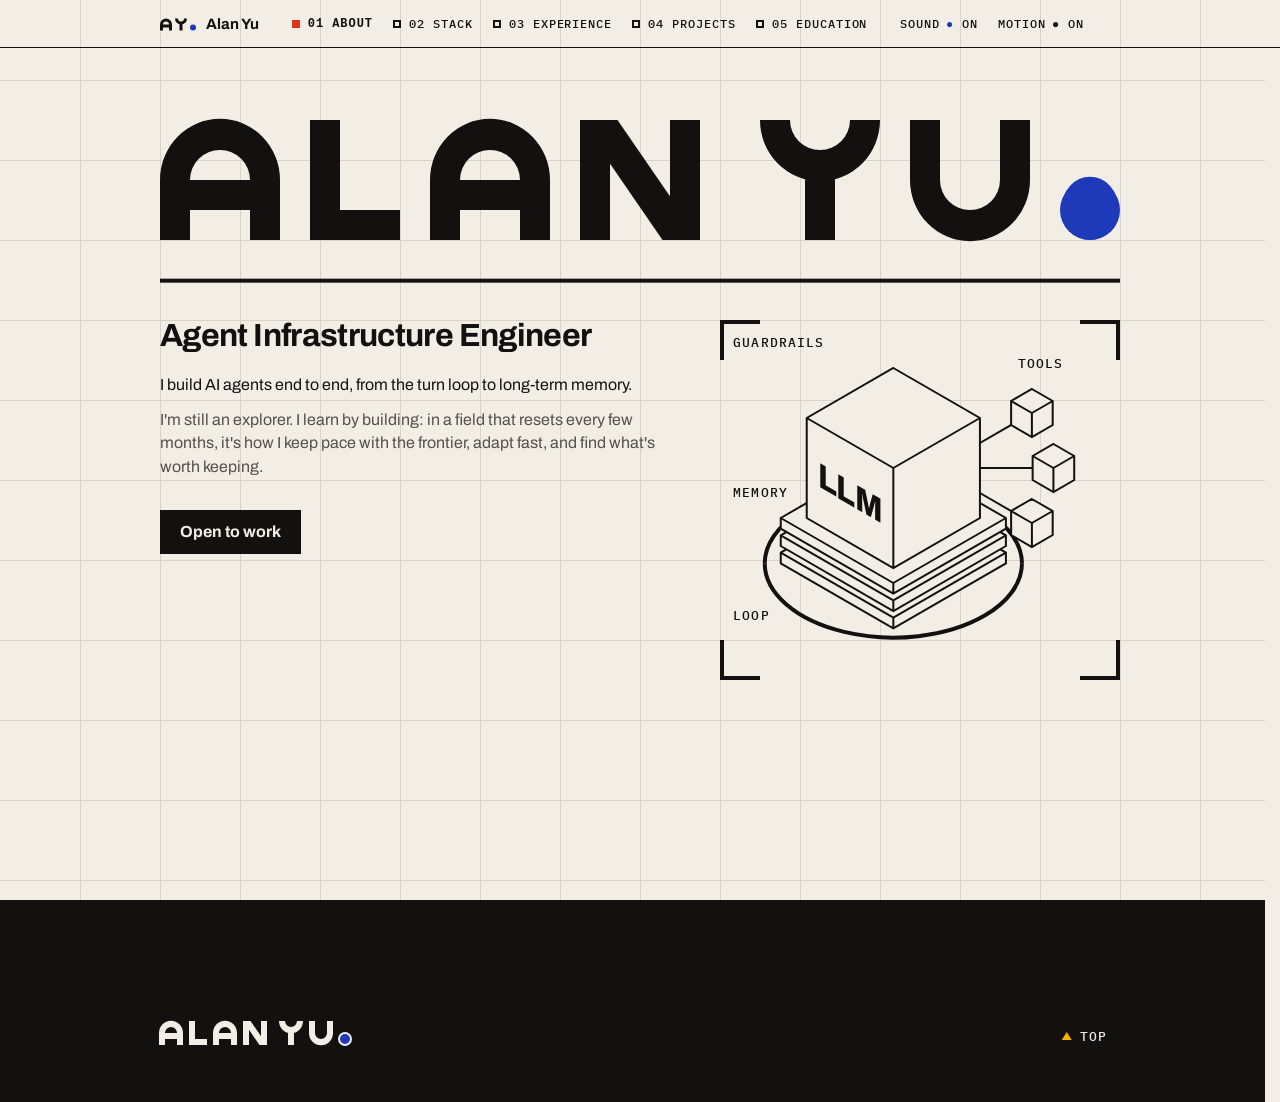
==== commit 8bf1e863: "Deploy v5: the ball guides the page; About's principles are cards - The film's ball goes on as the p" ====
--- a/index.html
+++ b/index.html
@@ -83,10 +83,10 @@
 })();
 </script>
 <style>html{color:#121110;scrollbar-gutter:stable;background:#f2eee6}body{background:#f2eee6;margin:0}.curtain{display:none}html[data-curtain] .curtain{z-index:40;pointer-events:none;background:#f2eee6;width:100%;height:100vh;display:block;position:absolute;top:0;left:0}.curtain svg{display:block}.ssr{--m0:min(6.25vw, 11.111vh);padding:calc(1.5 * var(--m0)) 16px 64px max(16px, calc(50vw - 6 * var(--m0)));font:400 max(16px, calc(.1833 * var(--m0)))/1.4545 Archivo, system-ui, sans-serif;color:#121110}html[data-boot]:not([data-nomount]) .ssr{clip-path:inset(50%);white-space:nowrap;width:1px;height:1px;padding:0;position:absolute;overflow:hidden}.ssr h1{padding-bottom:calc(.35 * var(--m0));max-width:calc(9 * var(--m0));white-space:nowrap;font:800 max(56px, calc(1.5 * var(--m0)))/.9 Archivo, system-ui, sans-serif;letter-spacing:-.02em;text-transform:uppercase;border-bottom:4px solid #121110;margin:0}.ssr h1:after{content:"";background:#1e3ab8;border-radius:50%;width:.5em;height:.5em;margin-left:.12em;display:inline-block}.ssr p,.ssr h2{margin:0}.ssr .ssr-role{margin-top:calc(.5 * var(--m0));font:700 max(28px, calc(.4 * var(--m0)))/1.2 Archivo, system-ui, sans-serif;letter-spacing:-.02em}.ssr .ssr-tag{max-width:calc(5.75 * var(--m0));margin-top:16px}.ssr .ssr-chip{margin-top:calc(.5 * var(--m0))}.ssr-chip a{min-height:max(44px, calc(.5 * var(--m0)));padding:0 max(16px, calc(.25 * var(--m0)));color:#f2eee6;font:700 max(16px, calc(.2 * var(--m0)))/1 Archivo, system-ui, sans-serif;background:#121110;align-items:center;text-decoration:none;display:inline-flex}.ssr .ssr-avail{margin-top:calc(1.5 * var(--m0));padding-top:calc(.5 * var(--m0));max-width:calc(12 * var(--m0));border-top:4px solid #121110}.ssr-avail h2{letter-spacing:-.02em;text-wrap:balance;font:700 clamp(28px,3vw,48px)/1.15 Archivo,system-ui,sans-serif}.ssr-avail strong{font-weight:800}.ssr-nw{white-space:nowrap}.ssr-sec{margin-top:calc(1 * var(--m0));max-width:calc(9 * var(--m0));border-top:4px solid #121110;padding-top:24px}.ssr-sec h2{letter-spacing:-.02em;margin:0 0 16px;font:800 clamp(28px,3vw,48px)/1 Archivo,system-ui,sans-serif}.ssr-sec h3{margin:16px 0 6px;font:700 20px/1.3 Archivo,system-ui,sans-serif}.ssr-sec p,.ssr-sec dd{margin:0 0 12px}.ssr-sec dt{margin-top:12px;font-weight:700}.ssr-sec dd{margin-left:0}.ssr-sec ol{margin:0;padding:0;list-style:none}.ssr-sec a{color:inherit;text-underline-offset:3px;-webkit-text-decoration:underline #e0321c;text-decoration:underline #e0321c;text-decoration-thickness:2px}.ssr-meta{letter-spacing:.08em;text-transform:uppercase;color:#55504a;font:500 12px/1.5 IBM Plex Mono,ui-monospace,monospace}.ssr .ssr-links{font:500 max(12px, calc(.1167 * var(--m0)))/1 "IBM Plex Mono", ui-monospace, monospace;letter-spacing:.08em;text-transform:uppercase;flex-wrap:wrap;gap:0 32px;margin-top:24px;display:flex}.ssr-links a{color:inherit;text-underline-offset:4px;padding-block:16px;-webkit-text-decoration:underline #e0321c;text-decoration:underline #e0321c;text-decoration-thickness:2px}@media (max-width:1023px){.ssr{--m0:calc((100vw - 32px) / 12);padding:96px 16px 48px}.ssr h1,.ssr .ssr-tag,.ssr .ssr-avail,.ssr .ssr-sec{max-width:none}}</style>
-  <script type="module" crossorigin src="./assets/index-CtiQIZ7c.js"></script>
-  <link rel="modulepreload" crossorigin href="./assets/jsx-runtime-Dk72oS4N.js">
-  <link rel="modulepreload" crossorigin href="./assets/layout-Dhcguugn.js">
-  <link rel="stylesheet" crossorigin href="./assets/index-BV4BzM-c.css">
+  <script type="module" crossorigin src="./assets/index-rDwAPeFs.js"></script>
+  <link rel="modulepreload" crossorigin href="./assets/react-DB-4Zxce.js">
+  <link rel="modulepreload" crossorigin href="./assets/layout-CIuSB-9s.js">
+  <link rel="stylesheet" crossorigin href="./assets/index-_IjvGQgi.css">
 </head>
 <body>
 <div class="curtain" aria-hidden="true"><svg><path fill="none" stroke="#DAD3C5" stroke-width="1" shape-rendering="crispEdges"></path></svg></div>
@@ -110,13 +110,14 @@
 <div id="root"><div class="ssr" id="ssr">
     <h1>Alan Yu</h1>
     <p class="ssr-role">Agent Infrastructure Engineer</p>
-    <p class="ssr-tag">I design and build AI products end to end — from the turn loop to the face. I build agents shaped to the problem, not to the framework.</p>
+    <p class="ssr-tag">I build AI agents end to end, from the turn loop to long-term memory.</p>
+    <p class="ssr-tag ssr-tag2">I'm still an explorer. I learn by building: in a field that resets every few months, it's how I keep pace with the frontier, adapt fast, and find what's worth keeping.</p>
     <p class="ssr-chip"><a href="#available">Open to work</a></p>
-    <section class="ssr-sec" id="about" aria-labelledby="about-h"><h2 id="about-h">About</h2><p>I build things that feel like someone's there. <a href="https://github.com/Alan-Yu-2077/Luna">Luna</a> is a companion, not an assistant — she remembers, she starts conversations on her own, she has a face and a voice. She also has no installer, on purpose: she's one person's companion, and the instance that matters lives on one machine.</p><p>I build with AI in the loop and I'm not quiet about it — but every version I ship carries <a href="https://github.com/Alan-Yu-2077/Luna/blob/main/docs/history/DEVELOPMENT.md">a written note on what changed and why</a>, including the ones that were wrong. Going fast and knowing exactly what you shipped are the same discipline. I also fix other people's things — including <a href="https://github.com/moeru-ai/airi">airi</a>, the closest thing Luna has to a rival and some 50,000 stars ahead of her. It's all MIT. Take what's useful.</p></section>
+    <section class="ssr-sec" id="about" aria-labelledby="about-h"><h2 id="about-h">About</h2><p>My focus is the harness around an LLM.</p><p>How I work:</p><p><strong>Own the stack.</strong> I've built an agent's core layers by hand — the turn loop, provider protocols (Anthropic Messages, OpenAI-compatible), streaming, prompt caching, context assembly and tool execution — so I know what each costs and how it fails.</p><p><strong>Codify the workflow.</strong> For each product, I put coding agents under a strict, written workflow — spec, review, test, ship — and every version carries <a href="https://github.com/Alan-Yu-2077/Luna/blob/main/docs/history/DEVELOPMENT.md">a note on what changed and why</a>, including the ones that were wrong.</p><p><strong>Make the product observable.</strong> Every agent I ship traces each turn end to end — model calls, tool calls, latency — so a behaviour change is judged on evidence: a test that pins it, or a before/after from the traces.</p><p><strong>Keep long-term memory stable.</strong> I've explored what keeps an agent's memory reliable over months — layered injection, with each kind of memory entering the context at its own tier, and tuning the scoring parameters of RAG recall so the right memories surface.</p></section>
     <section class="ssr-sec" id="stack" aria-labelledby="stack-h"><h2 id="stack-h">Stack</h2><dl><dt>Agent runtime &amp; scheduling</dt><dd><a href="https://github.com/Alan-Yu-2077/agent-kernel/blob/cd2d3faf1cf49ec3cd35aaa9ae89f02bac8ade6d/packages/server/src/turn/runTurn.ts#L187-L198">State-machine turn loops</a> with bounded tool iteration · <a href="https://github.com/Alan-Yu-2077/agent-kernel/blob/cd2d3faf1cf49ec3cd35aaa9ae89f02bac8ade6d/packages/server/src/tools/dispatcher.ts#L29-L64">three-state concurrency</a> (safe-parallel / session-serial / global-serial) · <a href="https://github.com/Alan-Yu-2077/Luna/blob/4ab5235f25b3ef98b54e8bff35d204c3674e8af6/packages/server/src/memory/sessionStore.ts#L24-L42">conversation state persisted to SQLite</a> and rebuilt on restart · proactive behaviour gated by <a href="https://github.com/Alan-Yu-2077/Luna/blob/4ab5235f25b3ef98b54e8bff35d204c3674e8af6/packages/server/src/proactive/cadence.ts#L68-L98">deterministic rails</a> — quiet hours, idle floor, cooldown, quota · <a href="https://github.com/Alan-Yu-2077/agent-kernel/blob/cd2d3faf1cf49ec3cd35aaa9ae89f02bac8ade6d/packages/server/src/turn/runTurn.ts#L259-L294">full-turn tracing</a> with a <a href="https://github.com/Alan-Yu-2077/Luna/blob/4ab5235f25b3ef98b54e8bff35d204c3674e8af6/packages/server/src/trace/viewer.ts#L14-L36">local timeline viewer</a>.</dd><dt>Tool execution &amp; isolation</dt><dd><a href="https://github.com/Alan-Yu-2077/agent-kernel/blob/cd2d3faf1cf49ec3cd35aaa9ae89f02bac8ade6d/packages/server/src/tools/dispatcher.ts#L99-L103">Zod validation</a> of every tool call's input and output · <a href="https://github.com/Alan-Yu-2077/agent-kernel/blob/cd2d3faf1cf49ec3cd35aaa9ae89f02bac8ade6d/packages/server/src/tools/dispatcher.ts#L112-L147">per-tool timeouts and abort signals</a>, and one ok/err <a href="https://github.com/Alan-Yu-2077/agent-kernel/blob/cd2d3faf1cf49ec3cd35aaa9ae89f02bac8ade6d/packages/protocol/src/tools.ts#L15-L29"><code>ToolResult</code></a> · path guards that <a href="https://github.com/Alan-Yu-2077/Luna/blob/4ab5235f25b3ef98b54e8bff35d204c3674e8af6/packages/server/src/tools/workspace.ts#L243-L286">canonicalize before every check</a>, and an <a href="https://github.com/Alan-Yu-2077/Luna/blob/4ab5235f25b3ef98b54e8bff35d204c3674e8af6/packages/server/src/tools/workspace.ts#L141-L172">evaluator firewall</a> over the files that gate the agent · <a href="https://github.com/Alan-Yu-2077/Luna/blob/4ab5235f25b3ef98b54e8bff35d204c3674e8af6/packages/server/src/tools/web/safeFetch.ts#L315-L356">SSRF-guarded outbound fetch</a>, pinned to the checked IP · <a href="https://github.com/Alan-Yu-2077/Luna/blob/4ab5235f25b3ef98b54e8bff35d204c3674e8af6/packages/server/src/main.ts#L313-L322">origin-checked transport</a>, loopback by default.</dd><dt>Production engineering</dt><dd>Strongly-typed full-stack TypeScript · <a href="https://github.com/Alan-Yu-2077/Luna/blob/4ab5235f25b3ef98b54e8bff35d204c3674e8af6/packages/protocol/src/events.ts#L235-L251">one Zod-typed wire contract</a> shared by server and client, so an unmirrored change is <a href="https://github.com/Alan-Yu-2077/Luna/blob/4ab5235f25b3ef98b54e8bff35d204c3674e8af6/packages/web/src/controller.ts#L284-L296">a compile error</a> · a <a href="https://github.com/Alan-Yu-2077/Luna/blob/4ab5235f25b3ef98b54e8bff35d204c3674e8af6/packages/desktop/src/supervisor.ts#L117-L146">supervisor</a> that restarts a crashed backend · every risky feature behind a default-off flag before its default flips · <a href="https://github.com/Alan-Yu-2077/Luna/blob/main/docs/history/DEVELOPMENT.md">a written rationale per release</a>.</dd></dl><p class="ssr-meta">Going deeper on</p><p>multi-agent scheduling under contention, stronger isolation boundaries for tool execution (MicroVM and Wasm runtimes), distributed scheduling across agent workers, and durable execution / workflow-replay engines. Direction, not shipped work — the isolation above is in-process.</p><p class="ssr-meta">Languages &amp; runtime</p><p>TypeScript (strict) · Python · C++ · Go · Bun · Node · Electron · SQLite · WebSocket · MCP · Anthropic &amp; OpenAI-compatible providers · Git · Docker</p></section>
     <section class="ssr-sec" id="experience" aria-labelledby="experience-h"><h2 id="experience-h">Experience</h2><ol><li><p class="ssr-meta">Jun 2026 — Present</p><h3><a href="https://github.com/moeru-ai/airi">Open-source contributor · airi (~50k★), velin</a></h3><p>airi is a desktop AI companion much like Luna. Users kept asking why the character couldn't look things up online, so I lifted the web layer out of Luna, reshaped it for airi's stage-ui, and <a href="https://github.com/moeru-ai/airi/pull/2066">shipped it</a>. Also fixed a <a href="https://github.com/moeru-ai/airi/pull/2006">background-process leak</a> in their computer-use MCP, and landed <a href="https://github.com/moeru-ai/velin/pull/49">prompt-as-tool</a> in velin.</p><p class="ssr-meta">Open source · TypeScript · Vue · MCP</p></li><li><p class="ssr-meta">2025</p><h3><a href="https://www.bytedance.com/">Campus Partner, Lead · ByteDance</a></h3><p>Ran hackathons and campus vibe-coding workshops at Chang'an University — teaching students to ship real things with an LLM in the loop. Named Outstanding Campus Partner of the Year.</p><p class="ssr-meta">Hackathons · Workshops · Developer community</p></li><li><p class="ssr-meta">Oct 2024 — Feb 2025</p><h3>Technical Intern · E-class, Chang'an University</h3><p>Selected 1 of 12 — <a href="https://github.com/Alan-Yu-2077/CHU_E-class_interviewtask">the interview tasks are still up</a>. Data collection, cleaning and ingestion for AI Counselor, a campus RAG assistant. Working next to the team's engineers is where I first saw how an agent is actually put together — the starting point for everything under Projects.</p><p class="ssr-meta">Python · Selenium · RAG · Data pipelines</p></li></ol><p><a href="https://alan-yu-2077.github.io/resume.html">View Full Résumé</a> · <a href="https://alan-yu-2077.github.io/alan-yu-resume.pdf">PDF</a></p></section>
     <section class="ssr-sec" id="projects" aria-labelledby="projects-h"><h2 id="projects-h">Projects</h2><article><h3><a href="https://github.com/Alan-Yu-2077/Luna">Luna — a desktop AI companion</a></h3><p>She remembers across months, opens conversations herself, and has a face. Three layers of memory over one SQLite file with <a href="https://github.com/Alan-Yu-2077/Luna/blob/4ab5235f25b3ef98b54e8bff35d204c3674e8af6/packages/server/src/memory/recall/recall.ts#L249-L275">hybrid recall</a>, and a nightly <a href="https://github.com/Alan-Yu-2077/Luna/blob/4ab5235f25b3ef98b54e8bff35d204c3674e8af6/packages/server/src/dream/cycle.ts#L66-L98">dream cycle</a> that distills the day into facts, a diary, and skills she keeps for herself. Live2D avatar, phoneme lip-sync, and a cloned voice you can set up without ever opening a terminal — all behind a single Zod-typed WebSocket contract.</p><p class="ssr-meta">TypeScript · Bun · Electron · SQLite · Live2D · Anthropic API</p><p><a href="https://alan-yu-2077.github.io/Luna/">Luna TV — live demo ↗</a> · <a href="https://github.com/Alan-Yu-2077/Luna">Source ↗</a></p></article><article><h3><a href="https://github.com/Alan-Yu-2077/agent-kernel">agent-kernel</a></h3><p>What's left of Luna once you take her personality out: a StateGraph turn loop, a Zod-first tool registry with three-state concurrency, a provider abstraction, and full-turn tracing you can read in a local viewer. Add tools, swap the system prompt, and it's a different agent.</p><p class="ssr-meta">TypeScript · Zod · SQLite</p></article></section>
-    <section class="ssr-sec" id="education" aria-labelledby="education-h"><h2 id="education-h">Education</h2><ol><li><p class="ssr-meta">2026 — Present</p><h3><a href="https://www.epita.fr/">BSc Computer Science · EPITA, Paris</a></h3><p>The Paris year of a Sino-French 3+1 joint programme. I'm in Paris now, looking for internships across France and the EU.</p><p class="ssr-meta">Paris · Available</p></li><li><p class="ssr-meta">2023 — 2026</p><h3>BEng Artificial Intelligence · Chang'an University</h3><p>The first three years of the 3+1, in Xi'an. Everything under Projects was built alongside coursework, on my own time.</p><p class="ssr-meta">Xi'an</p></li></ol></section>
+    <section class="ssr-sec" id="education" aria-labelledby="education-h"><h2 id="education-h">Education</h2><ol><li><p class="ssr-meta">2023 — 2026</p><h3>BEng Artificial Intelligence · Chang'an University</h3><p>The first three years of the 3+1, in Xi'an. Everything under Projects was built alongside coursework, on my own time.</p><p class="ssr-meta">Xi'an</p></li><li><p class="ssr-meta">2026 — Present</p><h3><a href="https://www.epita.fr/">BSc Computer Science · EPITA, Paris</a></h3><p>The Paris year of a Sino-French 3+1 joint programme. I'm in Paris now, looking for internships across France and the EU.</p><p class="ssr-meta">Paris · Available</p></li></ol><p class="ssr-meta">Eiffel Tower model: <a href="https://poly.pizza/m/aIpJchqtRTg">“SM - Eiffel Tower”</a> by Scott Marshall, <a href="https://creativecommons.org/licenses/by/3.0/">CC BY 3.0</a>, via Poly Pizza</p></section>
     <section class="ssr-avail" id="available" aria-labelledby="ssr-avail-h">
       <h2 id="ssr-avail-h">Looking for a 2026 internship in Paris · <span class="ssr-nw">English-speaking team</span> · <strong class="ssr-nw" lang="fr">Convention de stage</strong> provided</h2>
       <p class="ssr-links">
--- a/assets/index-_IjvGQgi.css
+++ b/assets/index-_IjvGQgi.css
@@ -0,0 +1 @@
+:root{--m:calc(min(100vw, 1920px) / 16);--pad:max(96px, calc(1.5 * var(--m)));--pad-in:96px;--body:clamp(16px, 1.1vw, 18px);--meta:clamp(12px, .8vw, 14px);--h3:clamp(20px, 1.6vw, 24px);--lead:clamp(22px, 2vw, 28px);--num:clamp(48px, 6vw, 112px);--h2:clamp(40px, 5vw, 88px);--mh:60px;--mh-pl:240px;--mh-pr:120px}*,:before,:after{box-sizing:border-box}html{overflow-x:clip}body{background:var(--paper);color:var(--ink);font-family:var(--font-sans);font-size:var(--body);margin:0;line-height:1.65;overflow-x:clip}h1,h2,h3,p,figure,dl,dd,ol,ul{margin:0}ol,ul{padding:0;list-style:none}img,svg{display:block}button{font:inherit;color:inherit}code{font-family:var(--font-mono);letter-spacing:0;font-size:.9em}::selection{background:var(--yellow);color:var(--ink)}#content:focus,section:focus,[tabindex="-1"]:focus{outline:none}:focus-visible{outline-offset:2px;box-shadow:0 0 0 9px var(--yellow);outline:2px solid}.sec--ink :focus-visible,.foot :focus-visible,.idx :focus-visible,.intro-dialog :focus-visible{box-shadow:0 0 0 9px var(--yellow)}.skip-link{z-index:70;background:var(--yellow);color:var(--ink);font:500 13px/1 var(--font-mono);letter-spacing:.08em;text-transform:uppercase;padding:14px 16px;text-decoration:none;position:fixed;top:8px;left:16px;transform:translateY(-200%)}.skip-link:focus{transform:none}.tri{background:var(--yellow);clip-path:polygon(0 0,100% 50%,0 100%);width:8px;height:10px;display:inline-block}.tri--up{clip-path:polygon(50% 0,100% 100%,0 100%);vertical-align:1px;width:10px;height:8px;margin-right:8px}.mh{z-index:50;height:var(--mh);--g:24px;align-items:center;gap:var(--g);padding:0 var(--mh-pr) 0 var(--mh-pl);font:500 12px/1 var(--font-mono);letter-spacing:.08em;text-transform:uppercase;color:var(--ink);font-synthesis:none;display:flex;position:fixed;top:0;left:0;right:0}.mh:after{content:"";background:var(--ink);height:1px;position:absolute;bottom:0;left:0;right:0}.mh[data-scrolled],.mh.is-filmbg{background:var(--paper)}.mh.is-film{color:var(--ink2)}.mh.is-film:after{background:var(--ink2)}.mh.is-filmbg[data-theme=ink]{background:var(--ink);color:var(--paper2)}.mh.is-filmbg[data-theme=ink]:after{background:var(--hairInk)}.mh a{color:inherit;text-decoration:none}.mh-id{flex:none;align-items:center;gap:10px;min-height:44px;display:inline-flex}.mh-id b{font:700 15px/1 var(--font-sans);letter-spacing:0;text-transform:none;white-space:nowrap}.monogram{color:var(--ink);flex:none}.mh.is-film .monogram{color:var(--ink2)}.mh[data-theme=ink] .monogram{color:var(--paper2)}.mh-role{white-space:nowrap;flex:none}.mh-sp{min-width:0;flex:1 1 0;margin-inline-start:calc(-1 * var(--g))}.mh-nav ol{gap:var(--g);display:flex}.mh-nav a{white-space:nowrap;align-items:center;gap:8px;min-height:44px;display:inline-flex}.mh-sq{border:2px solid;flex:none;width:8px;height:8px}.mh-nav a[aria-current]{font-weight:600}.mh-nav a[aria-current] .mh-sq{background:var(--red);border-color:var(--red)}.mh-nav a:hover .mh-sq{background:var(--yellow);border-color:var(--ink)}.mh.is-film .mh-nav a[aria-current] .mh-sq{background:currentColor;border-color:currentColor}.mh.is-film .mh-resume{visibility:hidden}.mh-btn{min-height:44px;font:inherit;letter-spacing:inherit;text-transform:inherit;color:inherit;white-space:nowrap;cursor:pointer;background:0 0;border:0;flex:none;align-items:center;padding:0;display:inline-flex}.mh-btn:hover{background:linear-gradient(var(--yellow), var(--yellow)) no-repeat 0 50% / 100% 24px;color:var(--ink)}.mh-btn>[aria-hidden]{margin-left:.5em}.mh-resume .ext{transition:transform .18s var(--ease-strong-out);display:inline-block}.mh-resume:hover .ext{transform:translate(3px,-3px)}.mh-dot.is-on.is-blue{color:var(--blue)}.mh-sound{flex:none;display:inline-flex;position:relative}.mh-cue{background:var(--yellow);color:var(--ink);font:500 12px/1 var(--font-mono);letter-spacing:.08em;text-transform:uppercase;white-space:nowrap;pointer-events:none;padding:8px 12px;position:absolute;top:calc(100% + 10px);right:0}.mh-cue:before{content:"";background:var(--yellow);clip-path:polygon(50% 0,100% 100%,0 100%);width:12px;height:8px;position:absolute;bottom:100%;right:16px}.mh-slot{flex:none;justify-content:flex-end;min-width:8em;display:inline-flex}.mh-slot--skip{order:20}.mh-skip{color:var(--ink)}.mh[data-theme=ink] .mh-skip{color:var(--paper)}.mh.is-film:not([data-measure]) .mh-slot--offer{display:none}.mh-offer[data-off]{visibility:hidden}.mh.is-film[data-measure] .mh-slot--skip{display:none}.mh-progress{left:var(--mh-pl);right:var(--mh-pr);grid-template-columns:repeat(var(--cells,7), 1fr);background:var(--paper);outline:3px solid var(--paper);gap:4px;height:4px;display:grid;position:absolute;top:calc(100% + 6px)}.mh-progress i{background:var(--hair)}.mh-progress i.is-on{background:var(--ink)}.mh[data-theme=ink] .mh-progress{background:var(--ink);outline-color:var(--ink)}.mh[data-theme=ink] .mh-progress i{background:var(--hairInk)}.mh[data-theme=ink] .mh-progress i.is-on{background:var(--paper2)}.mh-index{display:none}@media (min-width:1024px){.mh[data-fit~=big]{--g:32px;font-size:13px}.mh[data-fit~=norole]{--g:20px}.mh[data-fit~=nolabels]{--g:16px}.mh[data-fit~=norole] .mh-role,.mh[data-fit~=noresume] .mh-resume{display:none}.mh[data-fit~=nolabels] .mh-nav a:not([aria-current]) .mh-lab{clip-path:inset(50%);white-space:nowrap;width:1px;height:1px;position:absolute;overflow:hidden}.mh[data-fit~=frame]{padding-inline:var(--mh-x0,16px)}.mh[data-fit~=edge]{padding-inline:16px}}@media (max-width:1023px){.mh{--g:20px;padding:0 16px}.mh-role,.mh-nav,.mh-resume,.mh-motion,.mh-slot--offer,.mh-progress{display:none}.mh-index{display:inline-flex}.mh-id b{font-size:15px}.mh-toggle .mh-word{display:none}}.hero{position:relative}.hero .hf-column :is(.hf-tagline,.hf-tagline2){text-wrap:pretty}.hero .hf-chip{isolation:isolate;outline-offset:2px;position:relative}.hero .hf-chip:before{content:"";z-index:-1;background:var(--yellow);transform-origin:0;transition:transform .18s var(--ease-strong-out);position:absolute;inset:0;transform:scaleX(0)}.hero .hf-chip-text{transition:color .18s var(--ease-strong-out)}.hero .hf-chip:hover:before{transform:none}.hero .hf-chip:hover .hf-chip-text{color:var(--ink)}.hero .hf-chip:focus-visible{outline-color:var(--ink)}.hero .hf-stage-link{cursor:pointer}.hero .hf-stage-link:focus-visible{outline-color:var(--ink);outline-offset:4px;box-shadow:0 0 0 11px var(--yellow)}.hero .hf-bracket{transition:transform .4s var(--spring-snap,var(--ease-expo-out))}html[data-motion=on] .hero[data-stage-hot] .hf-bracket-TL{transform:translate(var(--bracket-step), var(--bracket-step))}html[data-motion=on] .hero[data-stage-hot] .hf-bracket-TR{transform:translate(calc(-1 * var(--bracket-step)), var(--bracket-step))}html[data-motion=on] .hero[data-stage-hot] .hf-bracket-BR{transform:translate(calc(-1 * var(--bracket-step)), calc(-1 * var(--bracket-step)))}html[data-motion=on] .hero[data-stage-hot] .hf-bracket-BL{transform:translate(var(--bracket-step), calc(-1 * var(--bracket-step)))}.hero-play{min-height:44px;margin-top:32px;padding-bottom:48px}.hero-chip{border:2px solid var(--ink);background:var(--paper);min-height:44px;font:500 12px/1 var(--font-mono);letter-spacing:.08em;text-transform:uppercase;color:var(--ink);cursor:pointer;align-items:center;gap:10px;padding:0 14px 0 12px;display:inline-flex;position:relative}.hero-chip .tri{background:var(--ink);width:10px;height:12px}.hero-chip:hover{background:var(--yellow)}.hero-player{z-index:3}.hero[data-construct] [data-piece]{transform-box:fill-box;animation:hc-piece var(--piece-ms) var(--ease-expo-out) var(--d,0s) both}.hero[data-construct] rect[data-from=top]{transform-origin:50% 0;--from:scaleY(0)}.hero[data-construct] rect[data-from=bottom]{transform-origin:50% 100%;--from:scaleY(0)}.hero[data-construct] rect[data-from=left]{transform-origin:0;--from:scaleX(0)}.hero[data-construct] rect[data-from=right]{transform-origin:100%;--from:scaleX(0)}.hero[data-construct] path[data-piece]{--from:scale(0)}.hero[data-construct] polygon[data-piece]{--from:var(--slide);animation-name:hc-slide}@keyframes hc-piece{0%{transform:var(--from)}}@keyframes hc-slide{0%{transform:var(--from);opacity:0}}.hero[data-construct] .hero-frame>svg:first-child>rect{transform-box:fill-box;transform-origin:0;animation:hc-x .4s var(--ease-expo-out) 80ms both}.hero[data-construct] .hero-frame>svg:last-of-type>circle{transform-box:fill-box;transform-origin:50%;animation:hc-drop .24s var(--ease-expo-in) .62s both}.hero[data-construct] .hf-role{animation:hc-lift .42s var(--ease-expo-out) .16s both}.hero[data-construct] .hf-tagline{animation:hc-lift .42s var(--ease-expo-out) .22s both}.hero[data-construct] .hf-tagline2{animation:hc-lift .42s var(--ease-expo-out) .25s both}.hero[data-construct] .hf-chip-row{animation:hc-wipe .4s var(--ease-expo-out) .28s both}.hero[data-construct] .hf-stage{animation:hc-lift .48s var(--ease-expo-out) .4s both}.hero[data-construct] .hero-play{animation:hc-lift .42s var(--ease-expo-out) .52s both}@keyframes hc-x{0%{transform:scaleX(0)}}@keyframes hc-drop{0%{opacity:0;transform:translateY(-300%)}1%{opacity:1}to{transform:none}}@keyframes hc-lift{0%{opacity:0;transform:translateY(12px)}}@keyframes hc-wipe{0%{clip-path:inset(0 100% 0 0)}to{clip-path:inset(0)}}.wrap{grid-template-columns:repeat(16,minmax(0,1fr));width:100%;max-width:1920px;margin-inline:auto;display:grid}.row16{grid-column:1/-1;grid-template-columns:subgrid;display:grid}.c-text{grid-column:3/9}.c-main{grid-column:3/11}.c-plate{grid-column:12/15}.sticky{top:calc(var(--mh) + 48px);position:sticky}.sec{position:relative}.sec--paper{background:var(--paper);color:var(--ink)}.sec--ink{background:var(--ink);color:var(--paper)}.sec__body{padding-block:var(--pad-in) var(--pad);align-items:start;row-gap:64px}#content{scroll-margin-top:var(--mh)}#content :is(a,button,[tabindex]),.foot :is(a,button){scroll-margin-top:calc(var(--mh) + 16px);scroll-margin-bottom:16px}.sec{scroll-margin-top:var(--mh)}.band{border-top:4px solid var(--ink);height:max(160px, calc(1.5 * var(--m)))}.band__row{height:100%;padding-bottom:calc(max(28px, .28 * var(--m)));align-content:end;align-items:last baseline}.band__num,.band__title{margin-bottom:-.14em;padding-bottom:.14em;overflow:hidden}.band__num>span,.band__title>span{display:inline-block}.band__num{font:800 var(--num) / .9 var(--font-sans);letter-spacing:-.02em;font-variant-numeric:tabular-nums;grid-column:3/5}.band__title{font:800 var(--h2) / .95 var(--font-sans);letter-spacing:-.02em;grid-column:5/12}@media (max-width:359px){.band__title{font-size:min(var(--h2), 11vw)}}.band__mark{grid-column:13/15;justify-self:end}.mark{width:calc(2 * var(--m));height:var(--m);overflow:visible}.mark--education{color:currentColor}.sec--ink .band__num{color:var(--paper2)}.sec--paper .band__num{color:var(--ink)}html[data-motion=on] .band__num>span,html[data-motion=on] .band__title>span{transition:transform .42s var(--ease-expo-out)}html[data-motion=on] .band__title>span{transition-delay:60ms}html[data-motion=on] .band:not(.is-built) .band__num>span,html[data-motion=on] .band:not(.is-built) .band__title>span{transform:translateY(105%)}.mk{transform-box:fill-box;transform-origin:50%}html[data-motion=on] .mk{transition:transform .4s var(--spring-snap) calc(.12s + var(--i,0) * 60ms)}html[data-motion=on] .band:not(.is-built) .mk-pop{transform:scale(0)}html[data-motion=on] .band:not(.is-built) .mk-step{transform:translate(-1px)}html[data-motion=on] .band:not(.is-built) .mk-bar{transform:scaleX(0)}.mk-bar{transform-origin:0}html[data-motion=on] .band:not(.is-built) .mk-in-l{transform:translate(-.5px)}html[data-motion=on] .band:not(.is-built) .mk-in-r{transform:translate(.5px)}.mk-sweep{transform-box:view-box;transform-origin:1.25px 1px}html[data-motion=on] .band:not(.is-built) .mk-sweep{transform:rotate(-90deg)}.prose p,.row__body p,.proj__text p,.spec dd,.deeper p:not(.meta-label){text-wrap:pretty;max-width:68ch}.para+.para{margin-top:24px}.lead{font:500 var(--lead) / 1.3 var(--font-sans);letter-spacing:-.01em;text-wrap:balance;margin-bottom:24px;display:block}.meta-label{font:500 var(--meta) / 1.2 var(--font-mono);letter-spacing:.08em;text-transform:uppercase;font-variant-numeric:tabular-nums}.l{color:inherit;-webkit-text-decoration:underline 2px var(--red);text-decoration:underline 2px var(--red);text-underline-offset:4px;-webkit-text-decoration-skip-ink:none;text-decoration-skip-ink:none;background:linear-gradient(var(--yellow), var(--yellow)) no-repeat 0 0 / 0% 100%;transition:background-size .18s var(--ease-strong-out);position:relative}.l:hover{color:var(--ink);background-size:100% 100%}.sec--ink .l,.foot .l,.idx .l{-webkit-text-decoration-color:var(--yellow);text-decoration-color:var(--yellow)}.sec--ink .is-hot .l[href$="dispatcher.ts#L29-L64"]{color:var(--ink);background-size:100% 100%}.ext{transition:transform .18s var(--ease-strong-out);display:inline-block}a:hover .ext{transform:translate(3px,-3px)}.l[data-chip]:hover:after,.l[data-chip]:focus-visible:after{content:attr(data-chip);content:attr(data-chip) / "";z-index:5;background:var(--ink);color:var(--paper);font:500 12px/1 var(--font-mono);letter-spacing:.02em;white-space:nowrap;pointer-events:none;padding:6px 8px;position:absolute;bottom:calc(100% + 6px);left:0}.sec--ink .l[data-chip]:hover:after,.sec--ink .l[data-chip]:focus-visible:after{background:var(--paper);color:var(--ink)}.spec__grp{border-top:1px solid var(--hairInk);grid-template-columns:3fr 5fr;padding-block:32px;display:grid}.spec__grp:first-child{border-top:0;padding-top:0}.spec dt{font:700 22px/1.25 var(--font-sans);letter-spacing:-.01em;align-items:baseline;gap:12px;padding-right:24px;display:flex}.spec dt .sq{background:var(--red);flex:none;width:8px;height:8px;transform:translateY(-3px)}.spec dd{color:var(--paper)}.deeper{border:2px dashed var(--paper2);margin-top:48px;padding:24px}.deeper .meta-label,.langs .meta-label{color:var(--paper2);margin-bottom:12px}.langs{margin-top:48px}.langs ul{border-top:1px solid var(--hairInk);border-left:1px solid var(--hairInk);grid-template-columns:repeat(4,minmax(0,1fr));display:grid}.langs li{border-right:1px solid var(--hairInk);border-bottom:1px solid var(--hairInk);font:500 var(--meta) / 1.35 var(--font-mono);letter-spacing:.02em;padding:12px 16px}.sep{clip-path:inset(50%);white-space:nowrap;width:1px;height:1px;position:absolute;overflow:hidden}@media (max-width:767px){.langs__pad--wide{display:none}}.rows>li{list-style:none}.row{border-top:1px solid var(--hair);grid-template-columns:2fr 6fr;padding-block:32px;display:grid;position:relative}.row:first-child{border-top:0;padding-top:0}.row:before{content:"";background:var(--red);transform-origin:50% 0;width:4px;transition:transform .2s var(--ease-strong-out);position:absolute;top:32px;bottom:32px;left:-20px;transform:scaleY(0)}.row:first-child:before{top:0}.row:hover:before,.row.is-hot:before{transform:scaleY(1)}.row__date{font:500 var(--meta) / 1.3 var(--font-mono);letter-spacing:.08em;text-transform:uppercase;font-variant-numeric:tabular-nums;color:var(--ink2);padding-top:.35em;padding-right:16px}.row h3,.proj h3{font:700 var(--h3) / 1.25 var(--font-sans);letter-spacing:-.01em;text-wrap:pretty;margin-bottom:12px}.row h3 .org{font-weight:500}.tags{flex-wrap:wrap;gap:8px;margin-top:16px;display:flex}.tags li{background:var(--hair);color:var(--ink);font:500 12px/1 var(--font-mono);letter-spacing:.08em;text-transform:uppercase;padding:6px 8px}.tags li.is-available{background:var(--yellow)}.cta,.btns{flex-wrap:wrap;gap:12px;margin-top:48px;display:flex}.btns{margin-top:32px}.btn{border:2px solid var(--ink);min-height:48px;font:500 13px/1 var(--font-mono);letter-spacing:.08em;text-transform:uppercase;white-space:nowrap;align-items:center;gap:.25em;padding:0 20px;text-decoration:none;display:inline-flex}.btn--ink{background:var(--ink);color:var(--paper)}.btn--ink:hover{background:var(--yellow);color:var(--ink)}.cta .btn--ink{border-top-right-radius:calc(.25 * var(--m));transition:border-radius .2s var(--ease-strong-out)}.cta .btn--ink:hover{border-top-right-radius:0}.btn--line{color:var(--ink);background:0 0}.btn--line:hover{background:var(--yellow)}.proj+.proj{margin-top:96px}.luna-img{border:2px solid var(--ink);grid-column:3/9;align-self:start;position:relative}.luna-img img{width:100%;height:auto}.luna-img .badge{width:var(--m);height:var(--m);right:calc(-.5 * var(--m));top:calc(-.5 * var(--m));background:var(--blue);border-radius:50%;position:absolute}.proj--luna .proj__text{grid-column:10/15}.proj--kernel .proj__text{grid-column:3/9}.proj--kernel .c-plate{grid-column:12/15}.plate{container-type:inline-size}.plate__art{position:relative}.plate__cap{font:500 12px/1 var(--font-mono);letter-spacing:.08em;text-transform:uppercase;color:var(--paper2);margin-top:16px}.plate--face svg{width:100%;height:auto}.dp{width:100%;position:relative}.dp-lane{position:absolute;left:0;right:0}.dp-label{background:var(--ink);font:500 12px/1 var(--font-mono);letter-spacing:.08em;text-transform:uppercase;color:var(--paper2);padding-left:8px;position:absolute;top:0;right:0}.dp-grid{background:var(--hairInk);width:1px;margin-left:-.5px;position:absolute;top:0;bottom:0}.dp-rule{background:var(--hairInk);height:1px;position:absolute;left:0;right:0}.dp-call{aspect-ratio:1;border:2px solid var(--red);background:0 0;position:absolute}.dp-lock{width:6cqw;height:7cqw;margin-left:-3cqw;position:absolute;top:1cqw}.dp-shackle{border:2px solid var(--paper2);border-bottom:0;height:55%;position:absolute;top:0;left:20%;right:20%;transform:translateY(-43%)}.dp-body{border:2px solid var(--paper2);height:55%;position:absolute;bottom:0;left:0;right:0}.tl{--tl-chip:calc(7cqw + 2px);aspect-ratio:360/200;width:100%;position:relative}.tl-row{cursor:default;height:14%;margin-top:6%;position:absolute;left:0;right:0}.tl-bar{background:var(--red);transform-origin:0;position:absolute;top:0;bottom:0}.tl-lab{font:500 12px/1 var(--font-mono);letter-spacing:.04em;text-transform:uppercase;color:var(--ink2);white-space:nowrap;position:absolute;top:50%;left:0;transform:translateY(-50%)}.tl-row.is-hot .tl-lab{color:var(--ink)}.tl-bracket{border:2px solid var(--red);background:0 0;border-top:0}.tl-row.is-hot .tl-bar{outline:2px solid var(--ink);outline-offset:3px}.tl-end{background:var(--ink);place-items:center;width:7cqw;height:7cqw;margin:-3.5cqw 0 0 2px;display:grid;position:absolute;top:50%}.tl-end .tri{width:2.2cqw;height:2.8cqw}.tl-tick{background:var(--ink);transform-origin:50% 100%;width:2px;height:45%;margin-left:-1px;position:absolute;top:-55%}.tl-axis{background:var(--ink);height:2px;position:absolute;bottom:18%;left:0;right:0}.tl-year{border-left:1px solid var(--ink);font:500 12px/1 var(--font-mono);letter-spacing:.08em;color:var(--ink2);align-items:flex-end;height:18%;padding-left:6px;display:flex;position:absolute;bottom:0}.tl-prs{font:500 12px/1.6 var(--font-mono);letter-spacing:.04em;color:var(--ink2);margin-top:24px}.tl-prs .l{color:var(--ink)}.km{justify-content:flex-end;width:100%;display:flex}.km-shape{aspect-ratio:1;background:var(--red);width:66.6667%;position:relative}.km-eye{aspect-ratio:1;background:var(--paper);opacity:0;width:12.5%;position:absolute;top:39.6%}.km-eye:first-child{left:27.1%}.km-eye:last-child{right:27.1%}.tpo{justify-content:space-between;align-items:flex-start;gap:6cqw;padding:8cqw 4cqw 0 0;display:flex}.tpo-sq{align-items:flex-end;gap:3cqw;height:16cqw;display:flex;position:relative}.tpo-sq i{background:var(--red);transform-origin:50% 100%;width:16cqw;height:16cqw;display:block;position:relative}.tpo-plus{flex:none;width:8cqw;height:16cqw;position:relative}.tpo-plus:before,.tpo-plus:after{content:"";background:var(--ink);position:absolute;top:50%;left:50%}.tpo-plus:before{width:8cqw;height:2px;transform:translate(-50%,-50%)}.tpo-plus:after{width:2px;height:8cqw;transform:translate(-50%,-50%)}.tpo-dot{background:var(--blue);border-radius:50%;width:7cqw;height:7cqw;margin:-3.5cqw 0 0 -3.5cqw;position:absolute;top:50%;left:50%}.tpo-chip{background:var(--ink);place-items:center;width:8cqw;height:8cqw;display:grid;position:absolute;top:-4cqw;right:-4cqw}.tpo-chip .tri{width:2.6cqw;height:3.2cqw}.tpo-lab{font:500 12px/1 var(--font-mono);letter-spacing:.08em;text-transform:uppercase;color:var(--ink2);margin-top:12px;display:block}.tpo-three,.tpo-one{text-align:center}.avail{background:var(--paper);color:var(--ink);border-top:4px solid var(--ink);scroll-margin-top:var(--mh);position:relative}.avail__row{padding-block:max(96px, calc(1.25 * var(--m))) var(--pad);row-gap:40px}.avail__text{font:700 clamp(28px, 3vw, 48px) / 1.15 var(--font-sans);letter-spacing:-.02em;text-wrap:balance;grid-column:3/14}.avail__text strong{font-weight:800}.nw{white-space:nowrap}.avail__dot{background:var(--blue);border-radius:50%;width:.34em;height:.34em;margin-left:.12em;display:inline-block}.avail__links{font:500 13px/1.4 var(--font-mono);letter-spacing:.08em;text-transform:uppercase;flex-wrap:wrap;grid-column:3/15;gap:0 40px;display:flex}.avail__links a{padding-block:12px;display:inline-block}.foot{background:var(--ink);color:var(--paper);padding-block:var(--pad) 48px}.foot__row{align-items:end;row-gap:48px}.foot__links{font:500 13px/1.4 var(--font-mono);letter-spacing:.08em;text-transform:uppercase;grid-area:1/11/auto/15;align-content:start;justify-self:end;gap:12px;display:grid}.foot__links a{padding-block:8px;display:inline-block}.foot__links a,.tl-prs a,.avail__links a{position:relative}.foot__links a:before,.tl-prs a:before{content:"";position:absolute;inset:-15px -6px}.avail__links a:before{content:"";position:absolute;inset:-4px -6px}.foot__links .l{text-decoration:none}.foot__links .l:hover{color:var(--ink)}.foot__top:hover .tri{background:var(--ink)}.foot__mark{color:var(--paper);grid-area:1/3/auto/9;padding-bottom:8px}.idx{background:var(--ink);width:100%;max-width:none;height:100%;max-height:none;color:var(--paper);border:0;margin:0;padding:0;position:fixed;inset:0}.idx::backdrop{background:0 0}.idx__inner{flex-direction:column;gap:32px;min-height:100%;padding:0 16px 32px;display:flex}html[data-motion=on] .idx[open] .idx__inner{animation:idx-wipe .18s var(--ease-expo-out) both}@keyframes idx-wipe{0%{clip-path:inset(0 0 100%)}to{clip-path:inset(0)}}.idx__bar{border-bottom:1px solid var(--paper2);height:48px;font:500 12px/1 var(--font-mono);letter-spacing:.08em;text-transform:uppercase;justify-content:space-between;align-items:center;display:flex}.idx__name{align-items:center;gap:10px;display:inline-flex}.idx__name b{font:700 15px/1 var(--font-sans);letter-spacing:0;text-transform:none}.idx__name .monogram{color:var(--paper)}.idx__rows{gap:4px;display:grid}.idx__rows a{min-height:56px;color:var(--paper);font:800 40px/1.2 var(--font-sans);letter-spacing:-.02em;align-items:baseline;gap:16px;text-decoration:none;display:flex}.idx__rows a[aria-current] .idx__n{color:var(--yellow)}.idx__n{font:500 14px/1 var(--font-mono);letter-spacing:.08em;color:var(--paper2);min-width:2.5em}.idx__links{font:500 13px/1 var(--font-mono);letter-spacing:.08em;text-transform:uppercase;gap:8px;display:grid}.idx__links a{justify-self:start;padding-block:12px;display:inline-block}.idx__links button{justify-self:start;min-height:44px}.idx .mh-toggle .mh-word{display:inline}.idx__links .l{-webkit-text-decoration-color:var(--yellow);text-decoration-color:var(--yellow)}.intro-dialog{background:var(--ink);width:min(100vw - 32px,1280px);max-width:none;color:var(--paper);border:0;padding:0}.intro-dialog::backdrop{background:#121110db}.intro-dialog__bar{font:500 12px/1 var(--font-mono);letter-spacing:.08em;text-transform:uppercase;justify-content:space-between;align-items:center;gap:16px;padding:4px 4px 4px 16px;display:flex}.intro-dialog__stage{aspect-ratio:16/9;background:var(--paper)}.btn-line{min-height:44px;color:inherit;font:inherit;letter-spacing:inherit;text-transform:inherit;cursor:pointer;background:0 0;border:0;padding:0 12px}.btn-line:hover{background:var(--yellow);color:var(--ink)}html[data-js][data-motion=on] [data-reveal]{transition:opacity .56s var(--ease-expo-out) var(--reveal-delay,0s), transform .56s var(--ease-expo-out) var(--reveal-delay,0s)}html[data-js][data-motion=on] [data-reveal]:not([data-in]){opacity:0;transform:translateY(24px)}html[data-motion=off] *,html[data-motion=off] :before,html[data-motion=off] :after{transition-duration:0s!important;animation-duration:0s!important;animation-delay:0s!important}@media (max-width:1023px){:root{--pad:96px;--pad-in:64px}.wrap{grid-template-columns:repeat(8,minmax(0,1fr));column-gap:24px;padding-inline:32px}.c-text,.c-main,.c-plate,.luna-img,.proj--luna .proj__text,.proj--kernel .proj__text,.proj--kernel .c-plate,.foot__links,.foot__mark,.avail__text,.avail__links{grid-column:1/-1}.foot__links{grid-row:1;justify-self:end}.foot__mark{grid-row:1;justify-self:start}.band__num{grid-column:1/3}.band__title{grid-column:3/7}.band__mark{grid-column:7/9}.mark{width:96px;height:48px}.c-plate{max-width:320px}.sticky{position:static}.proj--luna,.proj--kernel{row-gap:40px}.luna-img .badge{width:64px;height:64px;top:-24px;right:-16px}.row:before{left:-16px}.km{justify-content:flex-start}.plate--face{max-width:240px}.cta .btn--ink{border-top-right-radius:16px}}@media (max-width:767px){.wrap{grid-template-columns:repeat(4,minmax(0,1fr));column-gap:12px;padding-inline:16px}.band__row{position:relative}.band__num{grid-column:1/2}.band__title{grid-column:2/5}.band__mark{position:absolute;top:20px;right:16px}.mark{width:64px;height:32px}.row,.spec__grp{grid-template-columns:1fr}.row__date{margin-bottom:8px;padding-top:0}.spec dt{margin-bottom:12px;font-size:20px}.langs ul{grid-template-columns:repeat(2,minmax(0,1fr))}.row:before{left:-12px}.luna-img .badge{width:48px;height:48px;top:-20px;right:-8px}}
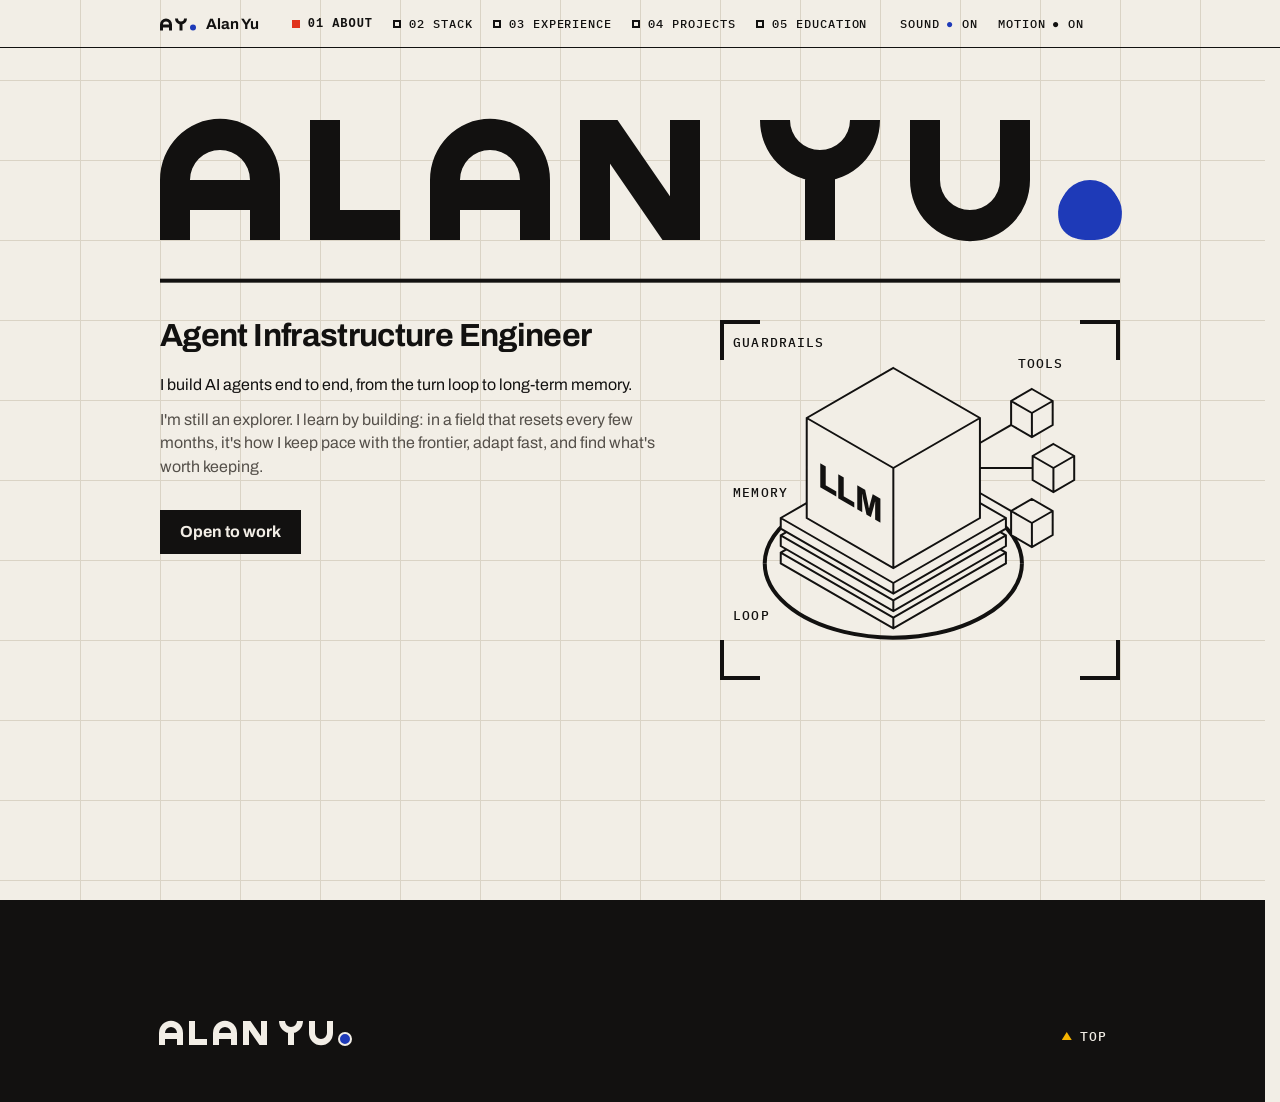
==== commit 45c371bb: "Deploy: About's sentence as a subtitle, invisible cards, journey fixes - About: "My focus is the har" ====
--- a/index.html
+++ b/index.html
@@ -83,7 +83,7 @@
 })();
 </script>
 <style>html{color:#121110;scrollbar-gutter:stable;background:#f2eee6}body{background:#f2eee6;margin:0}.curtain{display:none}html[data-curtain] .curtain{z-index:40;pointer-events:none;background:#f2eee6;width:100%;height:100vh;display:block;position:absolute;top:0;left:0}.curtain svg{display:block}.ssr{--m0:min(6.25vw, 11.111vh);padding:calc(1.5 * var(--m0)) 16px 64px max(16px, calc(50vw - 6 * var(--m0)));font:400 max(16px, calc(.1833 * var(--m0)))/1.4545 Archivo, system-ui, sans-serif;color:#121110}html[data-boot]:not([data-nomount]) .ssr{clip-path:inset(50%);white-space:nowrap;width:1px;height:1px;padding:0;position:absolute;overflow:hidden}.ssr h1{padding-bottom:calc(.35 * var(--m0));max-width:calc(9 * var(--m0));white-space:nowrap;font:800 max(56px, calc(1.5 * var(--m0)))/.9 Archivo, system-ui, sans-serif;letter-spacing:-.02em;text-transform:uppercase;border-bottom:4px solid #121110;margin:0}.ssr h1:after{content:"";background:#1e3ab8;border-radius:50%;width:.5em;height:.5em;margin-left:.12em;display:inline-block}.ssr p,.ssr h2{margin:0}.ssr .ssr-role{margin-top:calc(.5 * var(--m0));font:700 max(28px, calc(.4 * var(--m0)))/1.2 Archivo, system-ui, sans-serif;letter-spacing:-.02em}.ssr .ssr-tag{max-width:calc(5.75 * var(--m0));margin-top:16px}.ssr .ssr-chip{margin-top:calc(.5 * var(--m0))}.ssr-chip a{min-height:max(44px, calc(.5 * var(--m0)));padding:0 max(16px, calc(.25 * var(--m0)));color:#f2eee6;font:700 max(16px, calc(.2 * var(--m0)))/1 Archivo, system-ui, sans-serif;background:#121110;align-items:center;text-decoration:none;display:inline-flex}.ssr .ssr-avail{margin-top:calc(1.5 * var(--m0));padding-top:calc(.5 * var(--m0));max-width:calc(12 * var(--m0));border-top:4px solid #121110}.ssr-avail h2{letter-spacing:-.02em;text-wrap:balance;font:700 clamp(28px,3vw,48px)/1.15 Archivo,system-ui,sans-serif}.ssr-avail strong{font-weight:800}.ssr-nw{white-space:nowrap}.ssr-sec{margin-top:calc(1 * var(--m0));max-width:calc(9 * var(--m0));border-top:4px solid #121110;padding-top:24px}.ssr-sec h2{letter-spacing:-.02em;margin:0 0 16px;font:800 clamp(28px,3vw,48px)/1 Archivo,system-ui,sans-serif}.ssr-sec h3{margin:16px 0 6px;font:700 20px/1.3 Archivo,system-ui,sans-serif}.ssr-sec p,.ssr-sec dd{margin:0 0 12px}.ssr-sec dt{margin-top:12px;font-weight:700}.ssr-sec dd{margin-left:0}.ssr-sec ol{margin:0;padding:0;list-style:none}.ssr-sec a{color:inherit;text-underline-offset:3px;-webkit-text-decoration:underline #e0321c;text-decoration:underline #e0321c;text-decoration-thickness:2px}.ssr-meta{letter-spacing:.08em;text-transform:uppercase;color:#55504a;font:500 12px/1.5 IBM Plex Mono,ui-monospace,monospace}.ssr .ssr-links{font:500 max(12px, calc(.1167 * var(--m0)))/1 "IBM Plex Mono", ui-monospace, monospace;letter-spacing:.08em;text-transform:uppercase;flex-wrap:wrap;gap:0 32px;margin-top:24px;display:flex}.ssr-links a{color:inherit;text-underline-offset:4px;padding-block:16px;-webkit-text-decoration:underline #e0321c;text-decoration:underline #e0321c;text-decoration-thickness:2px}@media (max-width:1023px){.ssr{--m0:calc((100vw - 32px) / 12);padding:96px 16px 48px}.ssr h1,.ssr .ssr-tag,.ssr .ssr-avail,.ssr .ssr-sec{max-width:none}}</style>
-  <script type="module" crossorigin src="./assets/index-rDwAPeFs.js"></script>
+  <script type="module" crossorigin src="./assets/index-DFpezABj.js"></script>
   <link rel="modulepreload" crossorigin href="./assets/react-DB-4Zxce.js">
   <link rel="modulepreload" crossorigin href="./assets/layout-CIuSB-9s.js">
   <link rel="stylesheet" crossorigin href="./assets/index-_IjvGQgi.css">
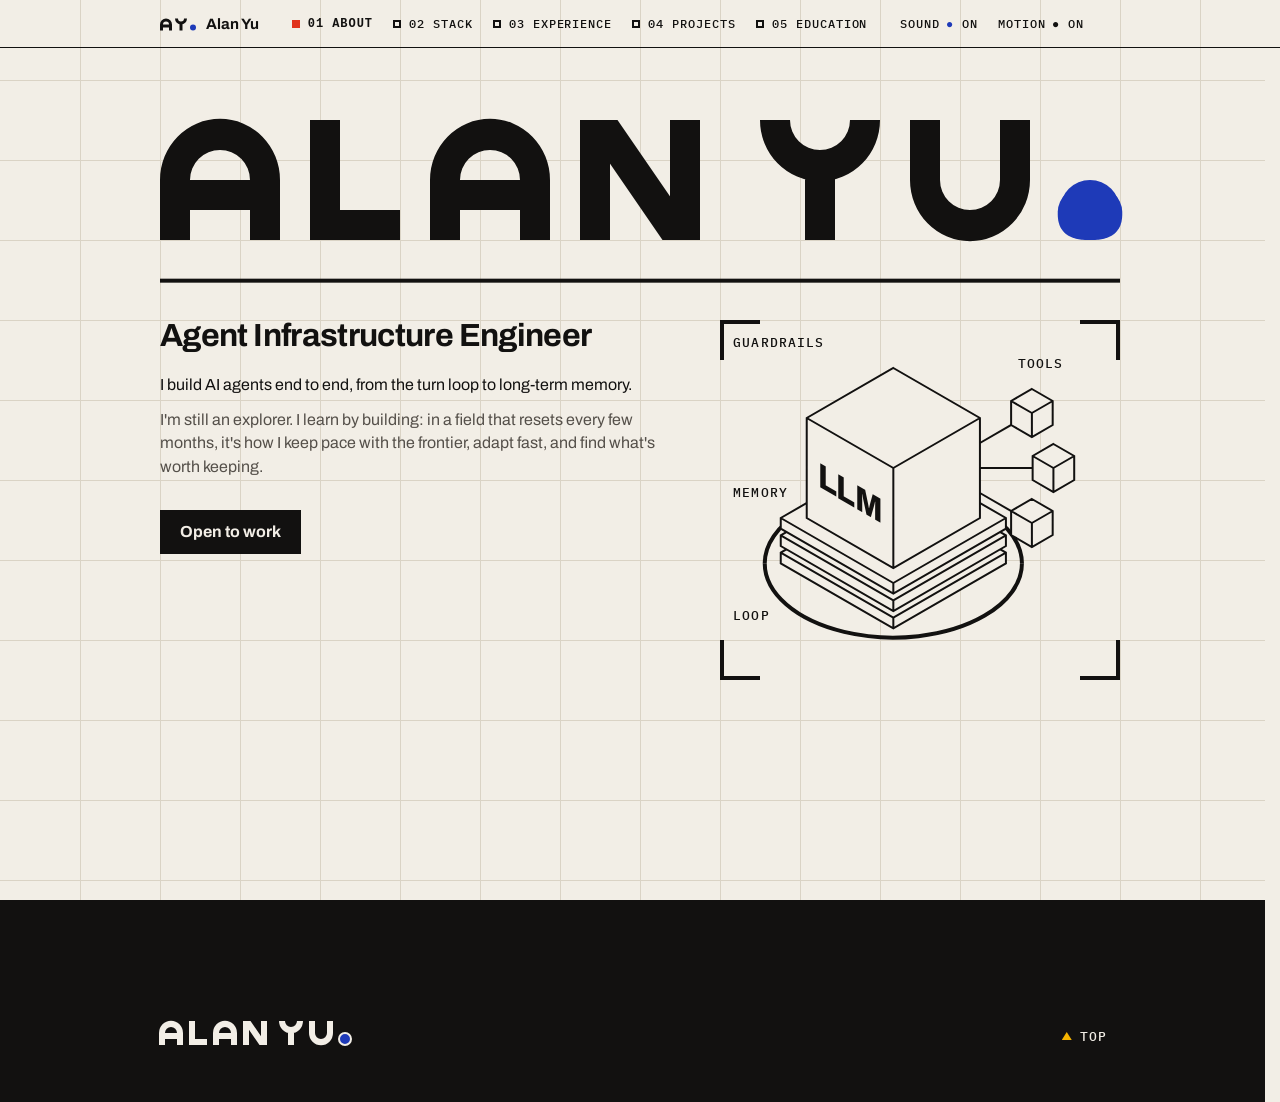
==== commit ad128889: "Deploy: phones without travel or 3D, the intro as a video, About's cards steady Phones (up to 767 px" ====
--- a/index.html
+++ b/index.html
@@ -50,6 +50,8 @@
   }
   var w = d.clientWidth || window.innerWidth, h = window.innerHeight;
   var rm = !!(window.matchMedia && matchMedia('(prefers-reduced-motion: reduce)').matches);
+  /* phones (lib/phone.ts PHONE_MQ): the ball does not travel, and the towers are pictures */
+  if (window.matchMedia && matchMedia('(max-width: 767px), (pointer: coarse) and (max-height: 500px)').matches) d.setAttribute('data-phone', '');
   var off = get('localStorage', 'alan-motion') === 'off';
   var sd = !!(navigator.connection && navigator.connection.saveData);
   /* ?intro=1 forces the film past the session, motion and saveData checks, but not past
@@ -83,10 +85,10 @@
 })();
 </script>
 <style>html{color:#121110;scrollbar-gutter:stable;background:#f2eee6}body{background:#f2eee6;margin:0}.curtain{display:none}html[data-curtain] .curtain{z-index:40;pointer-events:none;background:#f2eee6;width:100%;height:100vh;display:block;position:absolute;top:0;left:0}.curtain svg{display:block}.ssr{--m0:min(6.25vw, 11.111vh);padding:calc(1.5 * var(--m0)) 16px 64px max(16px, calc(50vw - 6 * var(--m0)));font:400 max(16px, calc(.1833 * var(--m0)))/1.4545 Archivo, system-ui, sans-serif;color:#121110}html[data-boot]:not([data-nomount]) .ssr{clip-path:inset(50%);white-space:nowrap;width:1px;height:1px;padding:0;position:absolute;overflow:hidden}.ssr h1{padding-bottom:calc(.35 * var(--m0));max-width:calc(9 * var(--m0));white-space:nowrap;font:800 max(56px, calc(1.5 * var(--m0)))/.9 Archivo, system-ui, sans-serif;letter-spacing:-.02em;text-transform:uppercase;border-bottom:4px solid #121110;margin:0}.ssr h1:after{content:"";background:#1e3ab8;border-radius:50%;width:.5em;height:.5em;margin-left:.12em;display:inline-block}.ssr p,.ssr h2{margin:0}.ssr .ssr-role{margin-top:calc(.5 * var(--m0));font:700 max(28px, calc(.4 * var(--m0)))/1.2 Archivo, system-ui, sans-serif;letter-spacing:-.02em}.ssr .ssr-tag{max-width:calc(5.75 * var(--m0));margin-top:16px}.ssr .ssr-chip{margin-top:calc(.5 * var(--m0))}.ssr-chip a{min-height:max(44px, calc(.5 * var(--m0)));padding:0 max(16px, calc(.25 * var(--m0)));color:#f2eee6;font:700 max(16px, calc(.2 * var(--m0)))/1 Archivo, system-ui, sans-serif;background:#121110;align-items:center;text-decoration:none;display:inline-flex}.ssr .ssr-avail{margin-top:calc(1.5 * var(--m0));padding-top:calc(.5 * var(--m0));max-width:calc(12 * var(--m0));border-top:4px solid #121110}.ssr-avail h2{letter-spacing:-.02em;text-wrap:balance;font:700 clamp(28px,3vw,48px)/1.15 Archivo,system-ui,sans-serif}.ssr-avail strong{font-weight:800}.ssr-nw{white-space:nowrap}.ssr-sec{margin-top:calc(1 * var(--m0));max-width:calc(9 * var(--m0));border-top:4px solid #121110;padding-top:24px}.ssr-sec h2{letter-spacing:-.02em;margin:0 0 16px;font:800 clamp(28px,3vw,48px)/1 Archivo,system-ui,sans-serif}.ssr-sec h3{margin:16px 0 6px;font:700 20px/1.3 Archivo,system-ui,sans-serif}.ssr-sec p,.ssr-sec dd{margin:0 0 12px}.ssr-sec dt{margin-top:12px;font-weight:700}.ssr-sec dd{margin-left:0}.ssr-sec ol{margin:0;padding:0;list-style:none}.ssr-sec a{color:inherit;text-underline-offset:3px;-webkit-text-decoration:underline #e0321c;text-decoration:underline #e0321c;text-decoration-thickness:2px}.ssr-meta{letter-spacing:.08em;text-transform:uppercase;color:#55504a;font:500 12px/1.5 IBM Plex Mono,ui-monospace,monospace}.ssr .ssr-links{font:500 max(12px, calc(.1167 * var(--m0)))/1 "IBM Plex Mono", ui-monospace, monospace;letter-spacing:.08em;text-transform:uppercase;flex-wrap:wrap;gap:0 32px;margin-top:24px;display:flex}.ssr-links a{color:inherit;text-underline-offset:4px;padding-block:16px;-webkit-text-decoration:underline #e0321c;text-decoration:underline #e0321c;text-decoration-thickness:2px}@media (max-width:1023px){.ssr{--m0:calc((100vw - 32px) / 12);padding:96px 16px 48px}.ssr h1,.ssr .ssr-tag,.ssr .ssr-avail,.ssr .ssr-sec{max-width:none}}</style>
-  <script type="module" crossorigin src="./assets/index-DFpezABj.js"></script>
+  <script type="module" crossorigin src="./assets/index-DVYShnNl.js"></script>
   <link rel="modulepreload" crossorigin href="./assets/react-DB-4Zxce.js">
   <link rel="modulepreload" crossorigin href="./assets/layout-CIuSB-9s.js">
-  <link rel="stylesheet" crossorigin href="./assets/index-_IjvGQgi.css">
+  <link rel="stylesheet" crossorigin href="./assets/index-C7cEO9Rz.css">
 </head>
 <body>
 <div class="curtain" aria-hidden="true"><svg><path fill="none" stroke="#DAD3C5" stroke-width="1" shape-rendering="crispEdges"></path></svg></div>
--- a/assets/index-C7cEO9Rz.css
+++ b/assets/index-C7cEO9Rz.css
@@ -0,0 +1 @@
+:root{--m:calc(min(100vw, 1920px) / 16);--pad:max(96px, calc(1.5 * var(--m)));--pad-in:96px;--body:clamp(16px, 1.1vw, 18px);--meta:clamp(12px, .8vw, 14px);--h3:clamp(20px, 1.6vw, 24px);--lead:clamp(22px, 2vw, 28px);--num:clamp(48px, 6vw, 112px);--h2:clamp(40px, 5vw, 88px);--mh:60px;--mh-pl:240px;--mh-pr:120px}*,:before,:after{box-sizing:border-box}html{overflow-x:clip}body{background:var(--paper);color:var(--ink);font-family:var(--font-sans);font-size:var(--body);margin:0;line-height:1.65;overflow-x:clip}h1,h2,h3,p,figure,dl,dd,ol,ul{margin:0}ol,ul{padding:0;list-style:none}img,svg{display:block}button{font:inherit;color:inherit}code{font-family:var(--font-mono);letter-spacing:0;font-size:.9em}::selection{background:var(--yellow);color:var(--ink)}#content:focus,section:focus,[tabindex="-1"]:focus{outline:none}:focus-visible{outline-offset:2px;box-shadow:0 0 0 9px var(--yellow);outline:2px solid}.sec--ink :focus-visible,.foot :focus-visible,.idx :focus-visible,.intro-dialog :focus-visible{box-shadow:0 0 0 9px var(--yellow)}.skip-link{z-index:70;background:var(--yellow);color:var(--ink);font:500 13px/1 var(--font-mono);letter-spacing:.08em;text-transform:uppercase;padding:14px 16px;text-decoration:none;position:fixed;top:8px;left:16px;transform:translateY(-200%)}.skip-link:focus{transform:none}.tri{background:var(--yellow);clip-path:polygon(0 0,100% 50%,0 100%);width:8px;height:10px;display:inline-block}.tri--up{clip-path:polygon(50% 0,100% 100%,0 100%);vertical-align:1px;width:10px;height:8px;margin-right:8px}.mh{z-index:50;height:var(--mh);--g:24px;align-items:center;gap:var(--g);padding:0 var(--mh-pr) 0 var(--mh-pl);font:500 12px/1 var(--font-mono);letter-spacing:.08em;text-transform:uppercase;color:var(--ink);font-synthesis:none;display:flex;position:fixed;top:0;left:0;right:0}.mh:after{content:"";background:var(--ink);height:1px;position:absolute;bottom:0;left:0;right:0}.mh[data-scrolled],.mh.is-filmbg{background:var(--paper)}.mh.is-film{color:var(--ink2)}.mh.is-film:after{background:var(--ink2)}.mh.is-filmbg[data-theme=ink]{background:var(--ink);color:var(--paper2)}.mh.is-filmbg[data-theme=ink]:after{background:var(--hairInk)}.mh a{color:inherit;text-decoration:none}.mh-id{flex:none;align-items:center;gap:10px;min-height:44px;display:inline-flex}.mh-id b{font:700 15px/1 var(--font-sans);letter-spacing:0;text-transform:none;white-space:nowrap}.monogram{color:var(--ink);flex:none}.mh.is-film .monogram{color:var(--ink2)}.mh[data-theme=ink] .monogram{color:var(--paper2)}.mh-role{white-space:nowrap;flex:none}.mh-sp{min-width:0;flex:1 1 0;margin-inline-start:calc(-1 * var(--g))}.mh-nav ol{gap:var(--g);display:flex}.mh-nav a{white-space:nowrap;align-items:center;gap:8px;min-height:44px;display:inline-flex}.mh-sq{border:2px solid;flex:none;width:8px;height:8px}.mh-nav a[aria-current]{font-weight:600}.mh-nav a[aria-current] .mh-sq{background:var(--red);border-color:var(--red)}.mh-nav a:hover .mh-sq{background:var(--yellow);border-color:var(--ink)}.mh.is-film .mh-nav a[aria-current] .mh-sq{background:currentColor;border-color:currentColor}.mh.is-film .mh-resume{visibility:hidden}.mh-btn{min-height:44px;font:inherit;letter-spacing:inherit;text-transform:inherit;color:inherit;white-space:nowrap;cursor:pointer;background:0 0;border:0;flex:none;align-items:center;padding:0;display:inline-flex}.mh-btn:hover{background:linear-gradient(var(--yellow), var(--yellow)) no-repeat 0 50% / 100% 24px;color:var(--ink)}.mh-btn>[aria-hidden]{margin-left:.5em}.mh-resume .ext{transition:transform .18s var(--ease-strong-out);display:inline-block}.mh-resume:hover .ext{transform:translate(3px,-3px)}.mh-dot.is-on.is-blue{color:var(--blue)}.mh-sound{flex:none;display:inline-flex;position:relative}.mh-cue{background:var(--yellow);color:var(--ink);font:500 12px/1 var(--font-mono);letter-spacing:.08em;text-transform:uppercase;white-space:nowrap;pointer-events:none;padding:8px 12px;position:absolute;top:calc(100% + 10px);right:0}.mh-cue:before{content:"";background:var(--yellow);clip-path:polygon(50% 0,100% 100%,0 100%);width:12px;height:8px;position:absolute;bottom:100%;right:16px}.mh-slot{flex:none;justify-content:flex-end;min-width:8em;display:inline-flex}.mh-slot--skip{order:20}.mh-skip{color:var(--ink)}.mh[data-theme=ink] .mh-skip{color:var(--paper)}.mh.is-film:not([data-measure]) .mh-slot--offer{display:none}.mh-offer[data-off]{visibility:hidden}.mh.is-film[data-measure] .mh-slot--skip{display:none}.mh-progress{left:var(--mh-pl);right:var(--mh-pr);grid-template-columns:repeat(var(--cells,7), 1fr);background:var(--paper);outline:3px solid var(--paper);gap:4px;height:4px;display:grid;position:absolute;top:calc(100% + 6px)}.mh-progress i{background:var(--hair)}.mh-progress i.is-on{background:var(--ink)}.mh[data-theme=ink] .mh-progress{background:var(--ink);outline-color:var(--ink)}.mh[data-theme=ink] .mh-progress i{background:var(--hairInk)}.mh[data-theme=ink] .mh-progress i.is-on{background:var(--paper2)}.mh-index{display:none}@media (min-width:1024px){.mh[data-fit~=big]{--g:32px;font-size:13px}.mh[data-fit~=norole]{--g:20px}.mh[data-fit~=nolabels]{--g:16px}.mh[data-fit~=norole] .mh-role,.mh[data-fit~=noresume] .mh-resume{display:none}.mh[data-fit~=nolabels] .mh-nav a:not([aria-current]) .mh-lab{clip-path:inset(50%);white-space:nowrap;width:1px;height:1px;position:absolute;overflow:hidden}.mh[data-fit~=frame]{padding-inline:var(--mh-x0,16px)}.mh[data-fit~=edge]{padding-inline:16px}}@media (max-width:1023px){.mh{--g:20px;padding:0 16px}.mh-role,.mh-nav,.mh-resume,.mh-motion,.mh-slot--offer,.mh-progress{display:none}.mh-index{display:inline-flex}.mh-id b{font-size:15px}.mh-toggle .mh-word{display:none}}.hero{position:relative}.hero .hf-column :is(.hf-tagline,.hf-tagline2){text-wrap:pretty}.hero .hf-chip{isolation:isolate;outline-offset:2px;position:relative}.hero .hf-chip:before{content:"";z-index:-1;background:var(--yellow);transform-origin:0;transition:transform .18s var(--ease-strong-out);position:absolute;inset:0;transform:scaleX(0)}.hero .hf-chip-text{transition:color .18s var(--ease-strong-out)}.hero .hf-chip:hover:before{transform:none}.hero .hf-chip:hover .hf-chip-text{color:var(--ink)}.hero .hf-chip:focus-visible{outline-color:var(--ink)}.hero .hf-stage-link{cursor:pointer}.hero .hf-stage-link:focus-visible{outline-color:var(--ink);outline-offset:4px;box-shadow:0 0 0 11px var(--yellow)}.hero .hf-bracket{transition:transform .4s var(--spring-snap,var(--ease-expo-out))}html[data-motion=on] .hero[data-stage-hot] .hf-bracket-TL{transform:translate(var(--bracket-step), var(--bracket-step))}html[data-motion=on] .hero[data-stage-hot] .hf-bracket-TR{transform:translate(calc(-1 * var(--bracket-step)), var(--bracket-step))}html[data-motion=on] .hero[data-stage-hot] .hf-bracket-BR{transform:translate(calc(-1 * var(--bracket-step)), calc(-1 * var(--bracket-step)))}html[data-motion=on] .hero[data-stage-hot] .hf-bracket-BL{transform:translate(var(--bracket-step), calc(-1 * var(--bracket-step)))}.hero-play{min-height:44px;margin-top:32px;padding-bottom:48px}.hero-chip{border:2px solid var(--ink);background:var(--paper);min-height:44px;font:500 12px/1 var(--font-mono);letter-spacing:.08em;text-transform:uppercase;color:var(--ink);cursor:pointer;align-items:center;gap:10px;padding:0 14px 0 12px;display:inline-flex;position:relative}.hero-chip .tri{background:var(--ink);width:10px;height:12px}.hero-chip:hover{background:var(--yellow)}.hero-player{z-index:3}.hero[data-construct] [data-piece]{transform-box:fill-box;animation:hc-piece var(--piece-ms) var(--ease-expo-out) var(--d,0s) both}.hero[data-construct] rect[data-from=top]{transform-origin:50% 0;--from:scaleY(0)}.hero[data-construct] rect[data-from=bottom]{transform-origin:50% 100%;--from:scaleY(0)}.hero[data-construct] rect[data-from=left]{transform-origin:0;--from:scaleX(0)}.hero[data-construct] rect[data-from=right]{transform-origin:100%;--from:scaleX(0)}.hero[data-construct] path[data-piece]{--from:scale(0)}.hero[data-construct] polygon[data-piece]{--from:var(--slide);animation-name:hc-slide}@keyframes hc-piece{0%{transform:var(--from)}}@keyframes hc-slide{0%{transform:var(--from);opacity:0}}.hero[data-construct] .hero-frame>svg:first-child>rect{transform-box:fill-box;transform-origin:0;animation:hc-x .4s var(--ease-expo-out) 80ms both}.hero[data-construct] .hero-frame>svg:last-of-type>circle{transform-box:fill-box;transform-origin:50%;animation:hc-drop .24s var(--ease-expo-in) .62s both}.hero[data-construct] .hf-role{animation:hc-lift .42s var(--ease-expo-out) .16s both}.hero[data-construct] .hf-tagline{animation:hc-lift .42s var(--ease-expo-out) .22s both}.hero[data-construct] .hf-tagline2{animation:hc-lift .42s var(--ease-expo-out) .25s both}.hero[data-construct] .hf-chip-row{animation:hc-wipe .4s var(--ease-expo-out) .28s both}.hero[data-construct] .hf-stage{animation:hc-lift .48s var(--ease-expo-out) .4s both}.hero[data-construct] .hero-play{animation:hc-lift .42s var(--ease-expo-out) .52s both}@keyframes hc-x{0%{transform:scaleX(0)}}@keyframes hc-drop{0%{opacity:0;transform:translateY(-300%)}1%{opacity:1}to{transform:none}}@keyframes hc-lift{0%{opacity:0;transform:translateY(12px)}}@keyframes hc-wipe{0%{clip-path:inset(0 100% 0 0)}to{clip-path:inset(0)}}.wrap{grid-template-columns:repeat(16,minmax(0,1fr));width:100%;max-width:1920px;margin-inline:auto;display:grid}.row16{grid-column:1/-1;grid-template-columns:subgrid;display:grid}.c-text{grid-column:3/9}.c-main{grid-column:3/11}.c-plate{grid-column:12/15}.sticky{top:calc(var(--mh) + 48px);position:sticky}.sec{position:relative}.sec--paper{background:var(--paper);color:var(--ink)}.sec--ink{background:var(--ink);color:var(--paper)}.sec__body{padding-block:var(--pad-in) var(--pad);align-items:start;row-gap:64px}#content{scroll-margin-top:var(--mh)}#content :is(a,button,[tabindex]),.foot :is(a,button){scroll-margin-top:calc(var(--mh) + 16px);scroll-margin-bottom:16px}.sec{scroll-margin-top:var(--mh)}.band{border-top:4px solid var(--ink);height:max(160px, calc(1.5 * var(--m)))}.band__row{height:100%;padding-bottom:calc(max(28px, .28 * var(--m)));align-content:end;align-items:last baseline}.band__num,.band__title{margin-bottom:-.14em;padding-bottom:.14em;overflow:hidden}.band__num>span,.band__title>span{display:inline-block}.band__num{font:800 var(--num) / .9 var(--font-sans);letter-spacing:-.02em;font-variant-numeric:tabular-nums;grid-column:3/5}.band__title{font:800 var(--h2) / .95 var(--font-sans);letter-spacing:-.02em;grid-column:5/12}@media (max-width:359px){.band__title{font-size:min(var(--h2), 11vw)}}.band__mark{grid-column:13/15;justify-self:end}.mark{width:calc(2 * var(--m));height:var(--m);overflow:visible}.mark--education{color:currentColor}.sec--ink .band__num{color:var(--paper2)}.sec--paper .band__num{color:var(--ink)}html[data-motion=on] .band__num>span,html[data-motion=on] .band__title>span{transition:transform .42s var(--ease-expo-out)}html[data-motion=on] .band__title>span{transition-delay:60ms}html[data-motion=on] .band:not(.is-built) .band__num>span,html[data-motion=on] .band:not(.is-built) .band__title>span{transform:translateY(105%)}.mk{transform-box:fill-box;transform-origin:50%}html[data-motion=on] .mk{transition:transform .4s var(--spring-snap) calc(.12s + var(--i,0) * 60ms)}html[data-motion=on] .band:not(.is-built) .mk-pop{transform:scale(0)}html[data-motion=on] .band:not(.is-built) .mk-step{transform:translate(-1px)}html[data-motion=on] .band:not(.is-built) .mk-bar{transform:scaleX(0)}.mk-bar{transform-origin:0}html[data-motion=on] .band:not(.is-built) .mk-in-l{transform:translate(-.5px)}html[data-motion=on] .band:not(.is-built) .mk-in-r{transform:translate(.5px)}.mk-sweep{transform-box:view-box;transform-origin:1.25px 1px}html[data-motion=on] .band:not(.is-built) .mk-sweep{transform:rotate(-90deg)}.prose p,.row__body p,.proj__text p,.spec dd,.deeper p:not(.meta-label){text-wrap:pretty;max-width:68ch}.para+.para{margin-top:24px}.lead{font:500 var(--lead) / 1.3 var(--font-sans);letter-spacing:-.01em;text-wrap:balance;margin-bottom:24px;display:block}.meta-label{font:500 var(--meta) / 1.2 var(--font-mono);letter-spacing:.08em;text-transform:uppercase;font-variant-numeric:tabular-nums}.l{color:inherit;-webkit-text-decoration:underline 2px var(--red);text-decoration:underline 2px var(--red);text-underline-offset:4px;-webkit-text-decoration-skip-ink:none;text-decoration-skip-ink:none;background:linear-gradient(var(--yellow), var(--yellow)) no-repeat 0 0 / 0% 100%;transition:background-size .18s var(--ease-strong-out);position:relative}.l:hover{color:var(--ink);background-size:100% 100%}.sec--ink .l,.foot .l,.idx .l{-webkit-text-decoration-color:var(--yellow);text-decoration-color:var(--yellow)}.sec--ink .is-hot .l[href$="dispatcher.ts#L29-L64"]{color:var(--ink);background-size:100% 100%}.ext{transition:transform .18s var(--ease-strong-out);display:inline-block}a:hover .ext{transform:translate(3px,-3px)}.l[data-chip]:hover:after,.l[data-chip]:focus-visible:after{content:attr(data-chip);content:attr(data-chip) / "";z-index:5;background:var(--ink);color:var(--paper);font:500 12px/1 var(--font-mono);letter-spacing:.02em;white-space:nowrap;pointer-events:none;padding:6px 8px;position:absolute;bottom:calc(100% + 6px);left:0}.sec--ink .l[data-chip]:hover:after,.sec--ink .l[data-chip]:focus-visible:after{background:var(--paper);color:var(--ink)}.spec__grp{border-top:1px solid var(--hairInk);grid-template-columns:3fr 5fr;padding-block:32px;display:grid}.spec__grp:first-child{border-top:0;padding-top:0}.spec dt{font:700 22px/1.25 var(--font-sans);letter-spacing:-.01em;align-items:baseline;gap:12px;padding-right:24px;display:flex}.spec dt .sq{background:var(--red);flex:none;width:8px;height:8px;transform:translateY(-3px)}.spec dd{color:var(--paper)}.deeper{border:2px dashed var(--paper2);margin-top:48px;padding:24px}.deeper .meta-label,.langs .meta-label{color:var(--paper2);margin-bottom:12px}.langs{margin-top:48px}.langs ul{border-top:1px solid var(--hairInk);border-left:1px solid var(--hairInk);grid-template-columns:repeat(4,minmax(0,1fr));display:grid}.langs li{border-right:1px solid var(--hairInk);border-bottom:1px solid var(--hairInk);font:500 var(--meta) / 1.35 var(--font-mono);letter-spacing:.02em;padding:12px 16px}.sep{clip-path:inset(50%);white-space:nowrap;width:1px;height:1px;position:absolute;overflow:hidden}@media (max-width:767px){.langs__pad--wide{display:none}}.rows>li{list-style:none}.row{border-top:1px solid var(--hair);grid-template-columns:2fr 6fr;padding-block:32px;display:grid;position:relative}.row:first-child{border-top:0;padding-top:0}.row:before{content:"";background:var(--red);transform-origin:50% 0;width:4px;transition:transform .2s var(--ease-strong-out);position:absolute;top:32px;bottom:32px;left:-20px;transform:scaleY(0)}.row:first-child:before{top:0}.row:hover:before,.row.is-hot:before{transform:scaleY(1)}.row__date{font:500 var(--meta) / 1.3 var(--font-mono);letter-spacing:.08em;text-transform:uppercase;font-variant-numeric:tabular-nums;color:var(--ink2);padding-top:.35em;padding-right:16px}.row h3,.proj h3{font:700 var(--h3) / 1.25 var(--font-sans);letter-spacing:-.01em;text-wrap:pretty;margin-bottom:12px}.row h3 .org{font-weight:500}.tags{flex-wrap:wrap;gap:8px;margin-top:16px;display:flex}.tags li{background:var(--hair);color:var(--ink);font:500 12px/1 var(--font-mono);letter-spacing:.08em;text-transform:uppercase;padding:6px 8px}.tags li.is-available{background:var(--yellow)}.cta,.btns{flex-wrap:wrap;gap:12px;margin-top:48px;display:flex}.btns{margin-top:32px}.btn{border:2px solid var(--ink);min-height:48px;font:500 13px/1 var(--font-mono);letter-spacing:.08em;text-transform:uppercase;white-space:nowrap;align-items:center;gap:.25em;padding:0 20px;text-decoration:none;display:inline-flex}.btn--ink{background:var(--ink);color:var(--paper)}.btn--ink:hover{background:var(--yellow);color:var(--ink)}.cta .btn--ink{border-top-right-radius:calc(.25 * var(--m));transition:border-radius .2s var(--ease-strong-out)}.cta .btn--ink:hover{border-top-right-radius:0}.btn--line{color:var(--ink);background:0 0}.btn--line:hover{background:var(--yellow)}.proj+.proj{margin-top:96px}.luna-img{border:2px solid var(--ink);grid-column:3/9;align-self:start;position:relative}.luna-img img{width:100%;height:auto}.luna-img .badge{width:var(--m);height:var(--m);right:calc(-.5 * var(--m));top:calc(-.5 * var(--m));background:var(--blue);border-radius:50%;position:absolute}.proj--luna .proj__text{grid-column:10/15}.proj--kernel .proj__text{grid-column:3/9}.proj--kernel .c-plate{grid-column:12/15}.plate{container-type:inline-size}.plate__art{position:relative}.plate__cap{font:500 12px/1 var(--font-mono);letter-spacing:.08em;text-transform:uppercase;color:var(--paper2);margin-top:16px}.plate--face svg{width:100%;height:auto}.dp{width:100%;position:relative}.dp-lane{position:absolute;left:0;right:0}.dp-label{background:var(--ink);font:500 12px/1 var(--font-mono);letter-spacing:.08em;text-transform:uppercase;color:var(--paper2);padding-left:8px;position:absolute;top:0;right:0}.dp-grid{background:var(--hairInk);width:1px;margin-left:-.5px;position:absolute;top:0;bottom:0}.dp-rule{background:var(--hairInk);height:1px;position:absolute;left:0;right:0}.dp-call{aspect-ratio:1;border:2px solid var(--red);background:0 0;position:absolute}.dp-lock{width:6cqw;height:7cqw;margin-left:-3cqw;position:absolute;top:1cqw}.dp-shackle{border:2px solid var(--paper2);border-bottom:0;height:55%;position:absolute;top:0;left:20%;right:20%;transform:translateY(-43%)}.dp-body{border:2px solid var(--paper2);height:55%;position:absolute;bottom:0;left:0;right:0}.tl{--tl-chip:calc(7cqw + 2px);aspect-ratio:360/200;width:100%;position:relative}.tl-row{cursor:default;height:14%;margin-top:6%;position:absolute;left:0;right:0}.tl-bar{background:var(--red);transform-origin:0;position:absolute;top:0;bottom:0}.tl-lab{font:500 12px/1 var(--font-mono);letter-spacing:.04em;text-transform:uppercase;color:var(--ink2);white-space:nowrap;position:absolute;top:50%;left:0;transform:translateY(-50%)}.tl-row.is-hot .tl-lab{color:var(--ink)}.tl-bracket{border:2px solid var(--red);background:0 0;border-top:0}.tl-row.is-hot .tl-bar{outline:2px solid var(--ink);outline-offset:3px}.tl-end{background:var(--ink);place-items:center;width:7cqw;height:7cqw;margin:-3.5cqw 0 0 2px;display:grid;position:absolute;top:50%}.tl-end .tri{width:2.2cqw;height:2.8cqw}.tl-tick{background:var(--ink);transform-origin:50% 100%;width:2px;height:45%;margin-left:-1px;position:absolute;top:-55%}.tl-axis{background:var(--ink);height:2px;position:absolute;bottom:18%;left:0;right:0}.tl-year{border-left:1px solid var(--ink);font:500 12px/1 var(--font-mono);letter-spacing:.08em;color:var(--ink2);align-items:flex-end;height:18%;padding-left:6px;display:flex;position:absolute;bottom:0}.tl-prs{font:500 12px/1.6 var(--font-mono);letter-spacing:.04em;color:var(--ink2);margin-top:24px}.tl-prs .l{color:var(--ink)}.km{justify-content:flex-end;width:100%;display:flex}.km-shape{aspect-ratio:1;background:var(--red);width:66.6667%;position:relative}.km-eye{aspect-ratio:1;background:var(--paper);opacity:0;width:12.5%;position:absolute;top:39.6%}.km-eye:first-child{left:27.1%}.km-eye:last-child{right:27.1%}.tpo{justify-content:space-between;align-items:flex-start;gap:6cqw;padding:8cqw 4cqw 0 0;display:flex}.tpo-sq{align-items:flex-end;gap:3cqw;height:16cqw;display:flex;position:relative}.tpo-sq i{background:var(--red);transform-origin:50% 100%;width:16cqw;height:16cqw;display:block;position:relative}.tpo-plus{flex:none;width:8cqw;height:16cqw;position:relative}.tpo-plus:before,.tpo-plus:after{content:"";background:var(--ink);position:absolute;top:50%;left:50%}.tpo-plus:before{width:8cqw;height:2px;transform:translate(-50%,-50%)}.tpo-plus:after{width:2px;height:8cqw;transform:translate(-50%,-50%)}.tpo-dot{background:var(--blue);border-radius:50%;width:7cqw;height:7cqw;margin:-3.5cqw 0 0 -3.5cqw;position:absolute;top:50%;left:50%}.tpo-chip{background:var(--ink);place-items:center;width:8cqw;height:8cqw;display:grid;position:absolute;top:-4cqw;right:-4cqw}.tpo-chip .tri{width:2.6cqw;height:3.2cqw}.tpo-lab{font:500 12px/1 var(--font-mono);letter-spacing:.08em;text-transform:uppercase;color:var(--ink2);margin-top:12px;display:block}.tpo-three,.tpo-one{text-align:center}.avail{background:var(--paper);color:var(--ink);border-top:4px solid var(--ink);scroll-margin-top:var(--mh);position:relative}.avail__row{padding-block:max(96px, calc(1.25 * var(--m))) var(--pad);row-gap:40px}.avail__text{font:700 clamp(28px, 3vw, 48px) / 1.15 var(--font-sans);letter-spacing:-.02em;text-wrap:balance;grid-column:3/14}.avail__text strong{font-weight:800}.nw{white-space:nowrap}.avail__dot{background:var(--blue);border-radius:50%;width:.34em;height:.34em;margin-left:.12em;display:inline-block}.avail__links{font:500 13px/1.4 var(--font-mono);letter-spacing:.08em;text-transform:uppercase;flex-wrap:wrap;grid-column:3/15;gap:0 40px;display:flex}.avail__links a{padding-block:12px;display:inline-block}.foot{background:var(--ink);color:var(--paper);padding-block:var(--pad) 48px}.foot__row{align-items:end;row-gap:48px}.foot__links{font:500 13px/1.4 var(--font-mono);letter-spacing:.08em;text-transform:uppercase;grid-area:1/11/auto/15;align-content:start;justify-self:end;gap:12px;display:grid}.foot__links a{padding-block:8px;display:inline-block}.foot__links a,.tl-prs a,.avail__links a{position:relative}.foot__links a:before,.tl-prs a:before{content:"";position:absolute;inset:-15px -6px}.avail__links a:before{content:"";position:absolute;inset:-4px -6px}.foot__links .l{text-decoration:none}.foot__links .l:hover{color:var(--ink)}.foot__top:hover .tri{background:var(--ink)}.foot__mark{color:var(--paper);grid-area:1/3/auto/9;padding-bottom:8px}.idx{background:var(--ink);width:100%;max-width:none;height:100%;max-height:none;color:var(--paper);border:0;margin:0;padding:0;position:fixed;inset:0}.idx::backdrop{background:0 0}.idx__inner{flex-direction:column;gap:32px;min-height:100%;padding:0 16px 32px;display:flex}html[data-motion=on] .idx[open] .idx__inner{animation:idx-wipe .18s var(--ease-expo-out) both}@keyframes idx-wipe{0%{clip-path:inset(0 0 100%)}to{clip-path:inset(0)}}.idx__bar{border-bottom:1px solid var(--paper2);height:48px;font:500 12px/1 var(--font-mono);letter-spacing:.08em;text-transform:uppercase;justify-content:space-between;align-items:center;display:flex}.idx__name{align-items:center;gap:10px;display:inline-flex}.idx__name b{font:700 15px/1 var(--font-sans);letter-spacing:0;text-transform:none}.idx__name .monogram{color:var(--paper)}.idx__rows{gap:4px;display:grid}.idx__rows a{min-height:56px;color:var(--paper);font:800 40px/1.2 var(--font-sans);letter-spacing:-.02em;align-items:baseline;gap:16px;text-decoration:none;display:flex}.idx__rows a[aria-current] .idx__n{color:var(--yellow)}.idx__n{font:500 14px/1 var(--font-mono);letter-spacing:.08em;color:var(--paper2);min-width:2.5em}.idx__links{font:500 13px/1 var(--font-mono);letter-spacing:.08em;text-transform:uppercase;gap:8px;display:grid}.idx__links a{justify-self:start;padding-block:12px;display:inline-block}.idx__links button{justify-self:start;min-height:44px}.idx .mh-toggle .mh-word{display:inline}.idx__links .l{-webkit-text-decoration-color:var(--yellow);text-decoration-color:var(--yellow)}.intro-dialog{background:var(--ink);width:min(100vw - 32px,1280px);max-width:none;color:var(--paper);border:0;padding:0}.intro-dialog::backdrop{background:#121110db}.intro-dialog__bar{font:500 12px/1 var(--font-mono);letter-spacing:.08em;text-transform:uppercase;justify-content:space-between;align-items:center;gap:16px;padding:4px 4px 4px 16px;display:flex}.intro-dialog__stage{aspect-ratio:16/9;background:var(--paper)}.intro-dialog__video{object-fit:contain;background:var(--paper);width:100%;height:100%;display:block}.btn-line{min-height:44px;color:inherit;font:inherit;letter-spacing:inherit;text-transform:inherit;cursor:pointer;background:0 0;border:0;padding:0 12px}.btn-line:hover{background:var(--yellow);color:var(--ink)}html[data-js][data-motion=on] [data-reveal]{transition:opacity .56s var(--ease-expo-out) var(--reveal-delay,0s), transform .56s var(--ease-expo-out) var(--reveal-delay,0s)}html[data-js][data-motion=on] [data-reveal]:not([data-in]){opacity:0;transform:translateY(24px)}html[data-motion=off] *,html[data-motion=off] :before,html[data-motion=off] :after{transition-duration:0s!important;animation-duration:0s!important;animation-delay:0s!important}@media (max-width:1023px){:root{--pad:96px;--pad-in:64px}.wrap{grid-template-columns:repeat(8,minmax(0,1fr));column-gap:24px;padding-inline:32px}.c-text,.c-main,.c-plate,.luna-img,.proj--luna .proj__text,.proj--kernel .proj__text,.proj--kernel .c-plate,.foot__links,.foot__mark,.avail__text,.avail__links{grid-column:1/-1}.foot__links{grid-row:1;justify-self:end}.foot__mark{grid-row:1;justify-self:start}.band__num{grid-column:1/3}.band__title{grid-column:3/7}.band__mark{grid-column:7/9}.mark{width:96px;height:48px}.c-plate{max-width:320px}.sticky{position:static}.proj--luna,.proj--kernel{row-gap:40px}.luna-img .badge{width:64px;height:64px;top:-24px;right:-16px}.row:before{left:-16px}.km{justify-content:flex-start}.plate--face{max-width:240px}.cta .btn--ink{border-top-right-radius:16px}}@media (max-width:767px){.wrap{grid-template-columns:repeat(4,minmax(0,1fr));column-gap:12px;padding-inline:16px}.band__row{position:relative}.band__num{grid-column:1/2}.band__title{grid-column:2/5}.band__mark{position:absolute;top:20px;right:16px}.mark{width:64px;height:32px}.row,.spec__grp{grid-template-columns:1fr}.row__date{margin-bottom:8px;padding-top:0}.spec dt{margin-bottom:12px;font-size:20px}.langs ul{grid-template-columns:repeat(2,minmax(0,1fr))}.row:before{left:-12px}.luna-img .badge{width:48px;height:48px;top:-20px;right:-8px}}
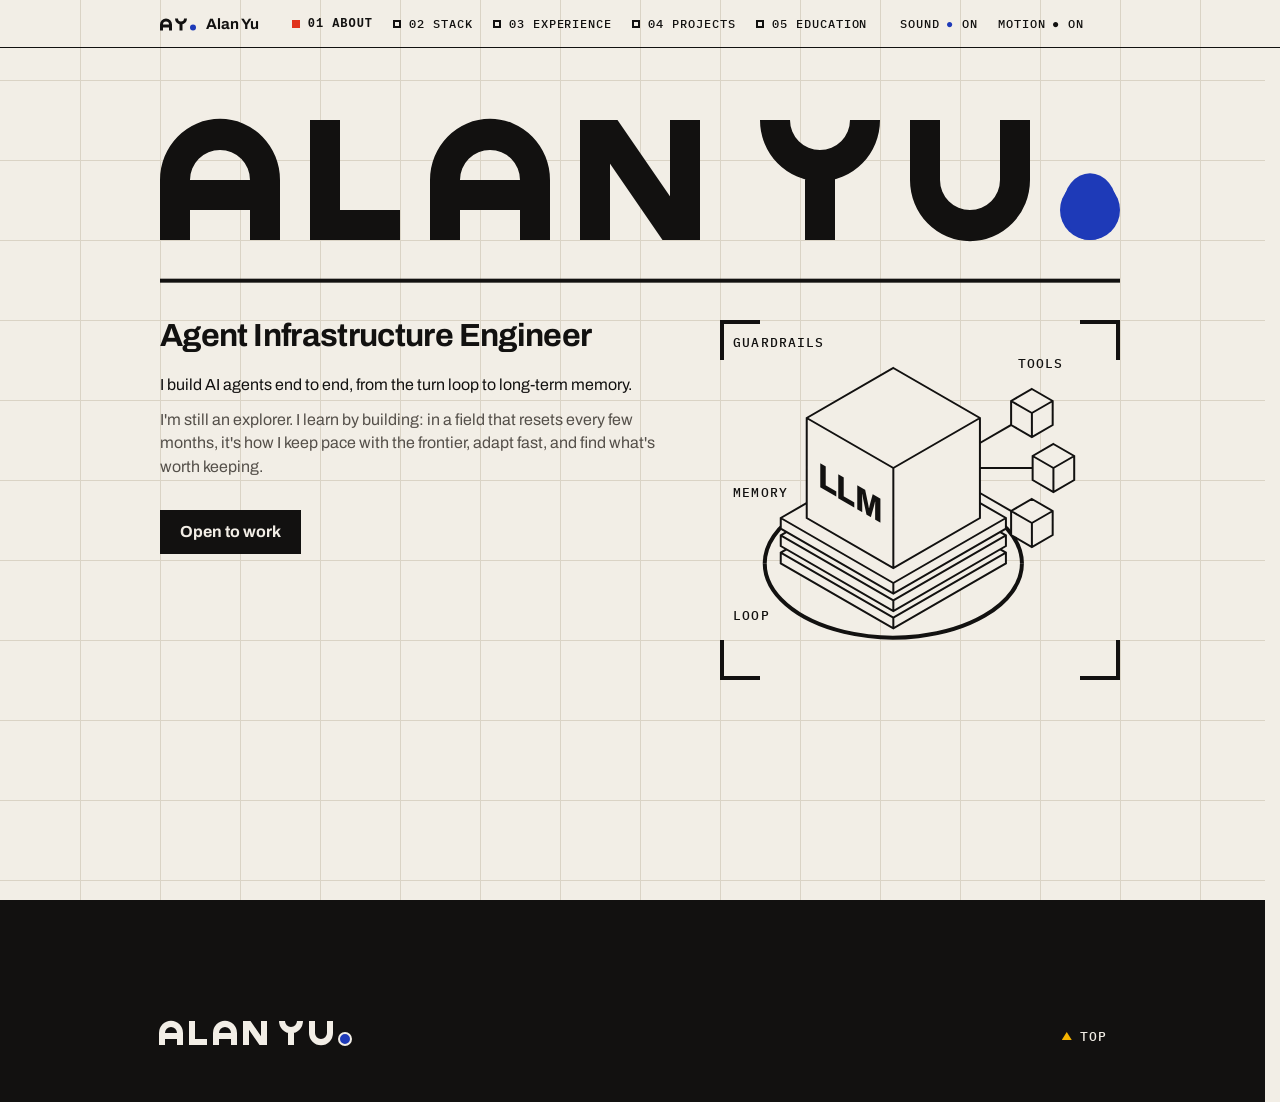
==== commit 6c3941af: "Deploy: Luna's demo on the Projects card; phones' ball leaves and appears only where it acts - Proje" ====
--- a/index.html
+++ b/index.html
@@ -85,7 +85,7 @@
 })();
 </script>
 <style>html{color:#121110;scrollbar-gutter:stable;background:#f2eee6}body{background:#f2eee6;margin:0}.curtain{display:none}html[data-curtain] .curtain{z-index:40;pointer-events:none;background:#f2eee6;width:100%;height:100vh;display:block;position:absolute;top:0;left:0}.curtain svg{display:block}.ssr{--m0:min(6.25vw, 11.111vh);padding:calc(1.5 * var(--m0)) 16px 64px max(16px, calc(50vw - 6 * var(--m0)));font:400 max(16px, calc(.1833 * var(--m0)))/1.4545 Archivo, system-ui, sans-serif;color:#121110}html[data-boot]:not([data-nomount]) .ssr{clip-path:inset(50%);white-space:nowrap;width:1px;height:1px;padding:0;position:absolute;overflow:hidden}.ssr h1{padding-bottom:calc(.35 * var(--m0));max-width:calc(9 * var(--m0));white-space:nowrap;font:800 max(56px, calc(1.5 * var(--m0)))/.9 Archivo, system-ui, sans-serif;letter-spacing:-.02em;text-transform:uppercase;border-bottom:4px solid #121110;margin:0}.ssr h1:after{content:"";background:#1e3ab8;border-radius:50%;width:.5em;height:.5em;margin-left:.12em;display:inline-block}.ssr p,.ssr h2{margin:0}.ssr .ssr-role{margin-top:calc(.5 * var(--m0));font:700 max(28px, calc(.4 * var(--m0)))/1.2 Archivo, system-ui, sans-serif;letter-spacing:-.02em}.ssr .ssr-tag{max-width:calc(5.75 * var(--m0));margin-top:16px}.ssr .ssr-chip{margin-top:calc(.5 * var(--m0))}.ssr-chip a{min-height:max(44px, calc(.5 * var(--m0)));padding:0 max(16px, calc(.25 * var(--m0)));color:#f2eee6;font:700 max(16px, calc(.2 * var(--m0)))/1 Archivo, system-ui, sans-serif;background:#121110;align-items:center;text-decoration:none;display:inline-flex}.ssr .ssr-avail{margin-top:calc(1.5 * var(--m0));padding-top:calc(.5 * var(--m0));max-width:calc(12 * var(--m0));border-top:4px solid #121110}.ssr-avail h2{letter-spacing:-.02em;text-wrap:balance;font:700 clamp(28px,3vw,48px)/1.15 Archivo,system-ui,sans-serif}.ssr-avail strong{font-weight:800}.ssr-nw{white-space:nowrap}.ssr-sec{margin-top:calc(1 * var(--m0));max-width:calc(9 * var(--m0));border-top:4px solid #121110;padding-top:24px}.ssr-sec h2{letter-spacing:-.02em;margin:0 0 16px;font:800 clamp(28px,3vw,48px)/1 Archivo,system-ui,sans-serif}.ssr-sec h3{margin:16px 0 6px;font:700 20px/1.3 Archivo,system-ui,sans-serif}.ssr-sec p,.ssr-sec dd{margin:0 0 12px}.ssr-sec dt{margin-top:12px;font-weight:700}.ssr-sec dd{margin-left:0}.ssr-sec ol{margin:0;padding:0;list-style:none}.ssr-sec a{color:inherit;text-underline-offset:3px;-webkit-text-decoration:underline #e0321c;text-decoration:underline #e0321c;text-decoration-thickness:2px}.ssr-meta{letter-spacing:.08em;text-transform:uppercase;color:#55504a;font:500 12px/1.5 IBM Plex Mono,ui-monospace,monospace}.ssr .ssr-links{font:500 max(12px, calc(.1167 * var(--m0)))/1 "IBM Plex Mono", ui-monospace, monospace;letter-spacing:.08em;text-transform:uppercase;flex-wrap:wrap;gap:0 32px;margin-top:24px;display:flex}.ssr-links a{color:inherit;text-underline-offset:4px;padding-block:16px;-webkit-text-decoration:underline #e0321c;text-decoration:underline #e0321c;text-decoration-thickness:2px}@media (max-width:1023px){.ssr{--m0:calc((100vw - 32px) / 12);padding:96px 16px 48px}.ssr h1,.ssr .ssr-tag,.ssr .ssr-avail,.ssr .ssr-sec{max-width:none}}</style>
-  <script type="module" crossorigin src="./assets/index-DVYShnNl.js"></script>
+  <script type="module" crossorigin src="./assets/index-Fi4o70WV.js"></script>
   <link rel="modulepreload" crossorigin href="./assets/react-DB-4Zxce.js">
   <link rel="modulepreload" crossorigin href="./assets/layout-CIuSB-9s.js">
   <link rel="stylesheet" crossorigin href="./assets/index-C7cEO9Rz.css">
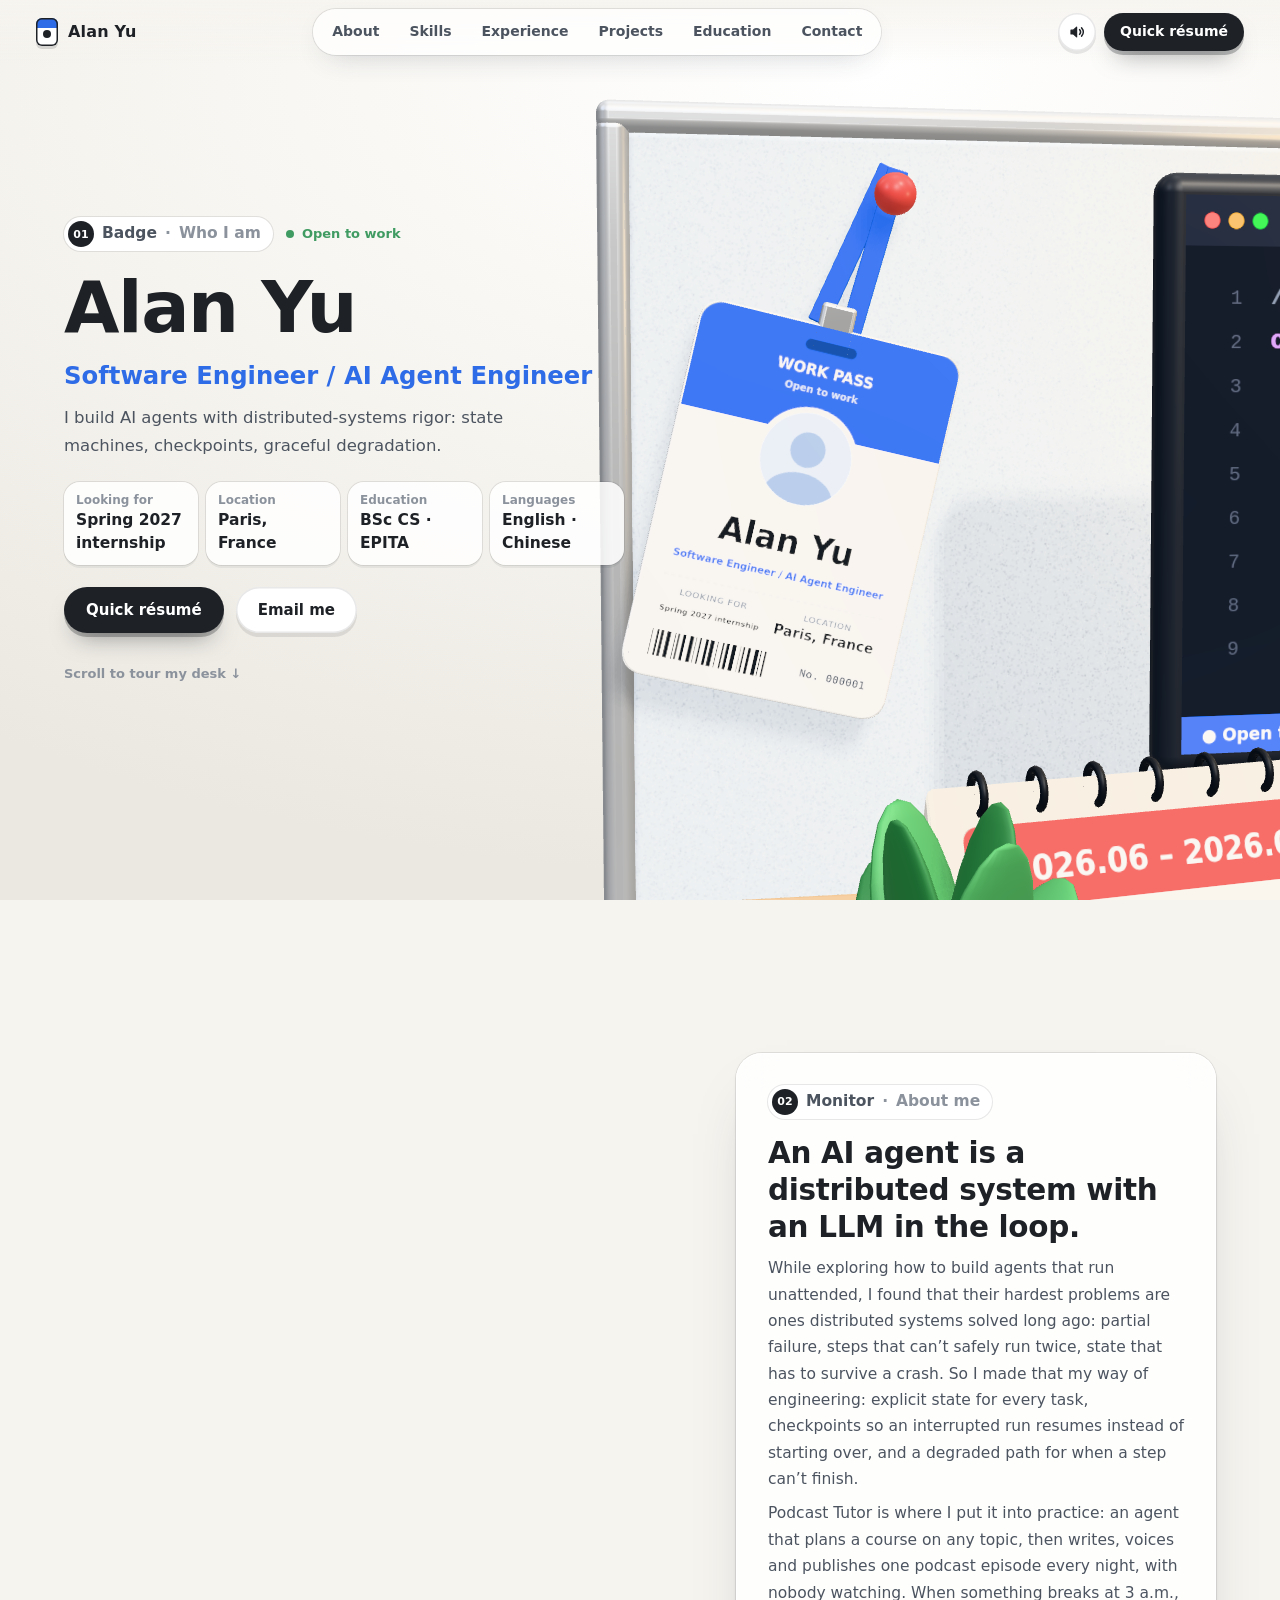
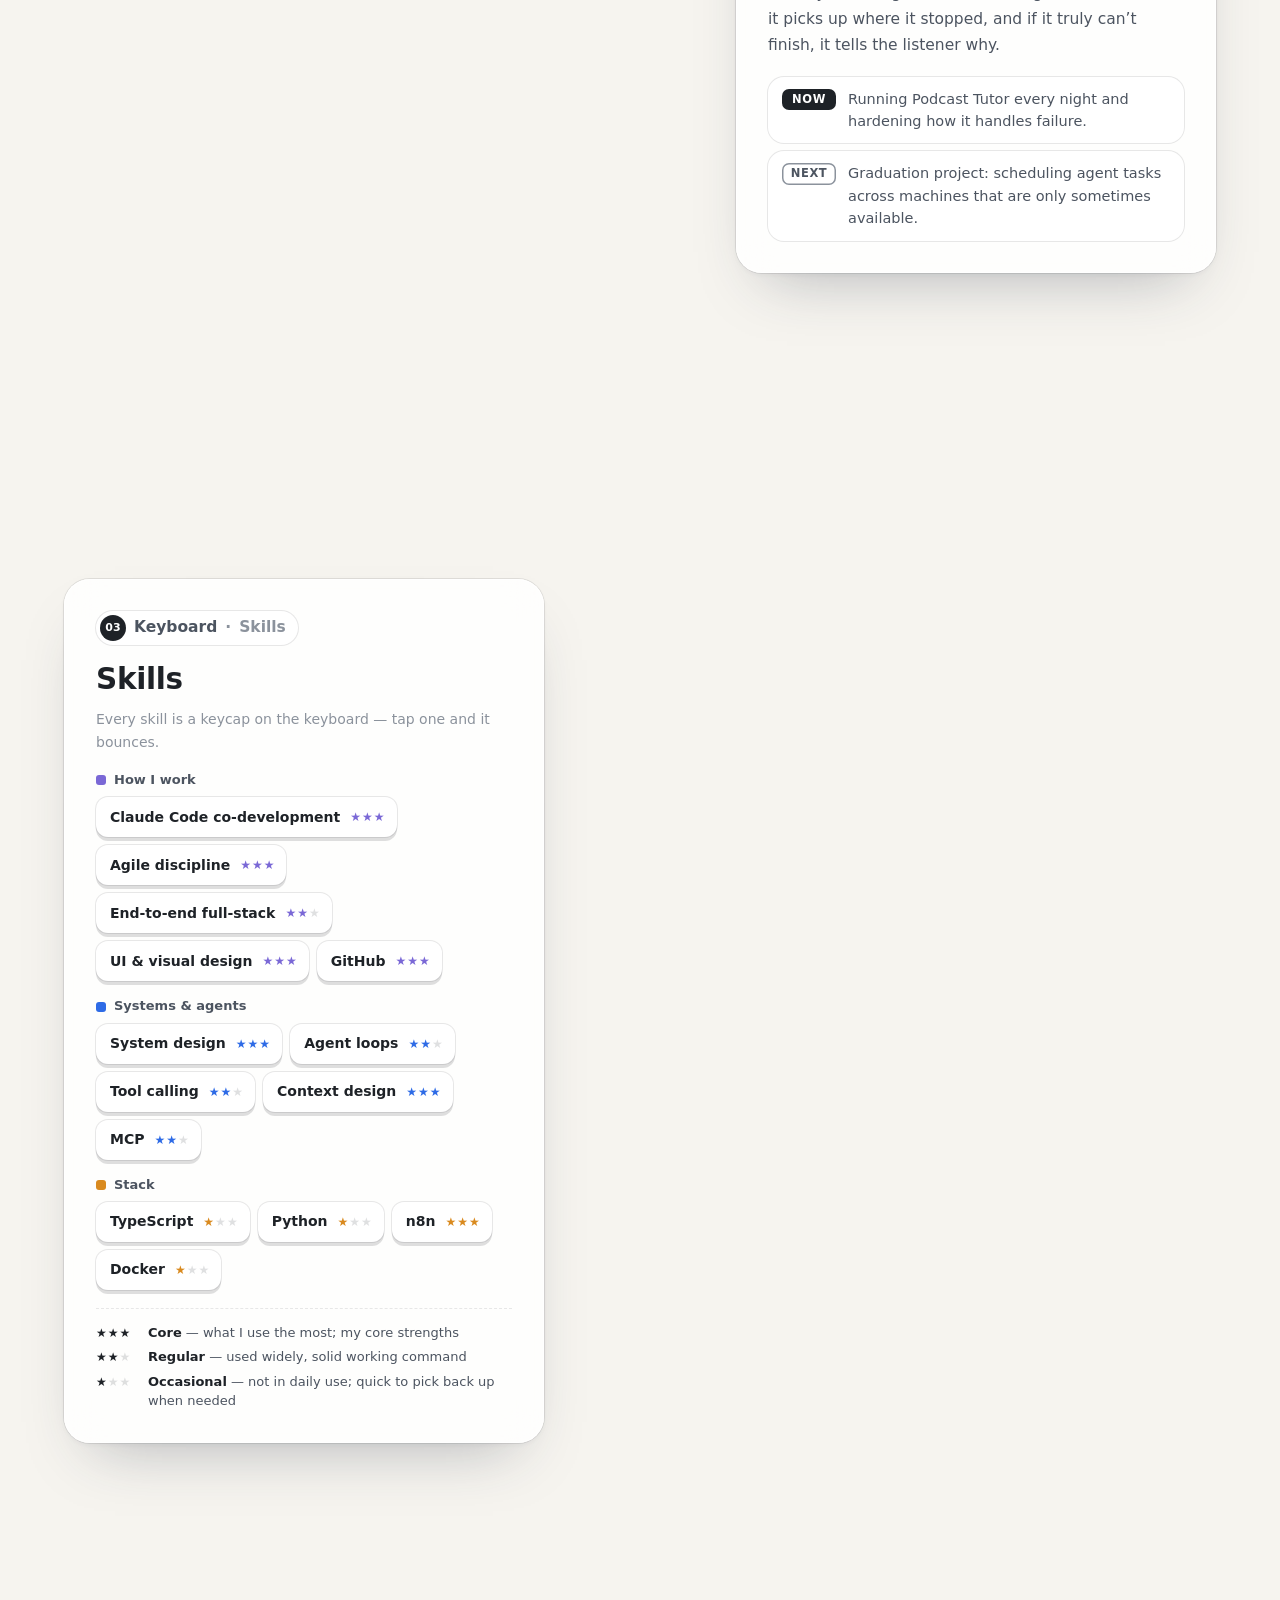
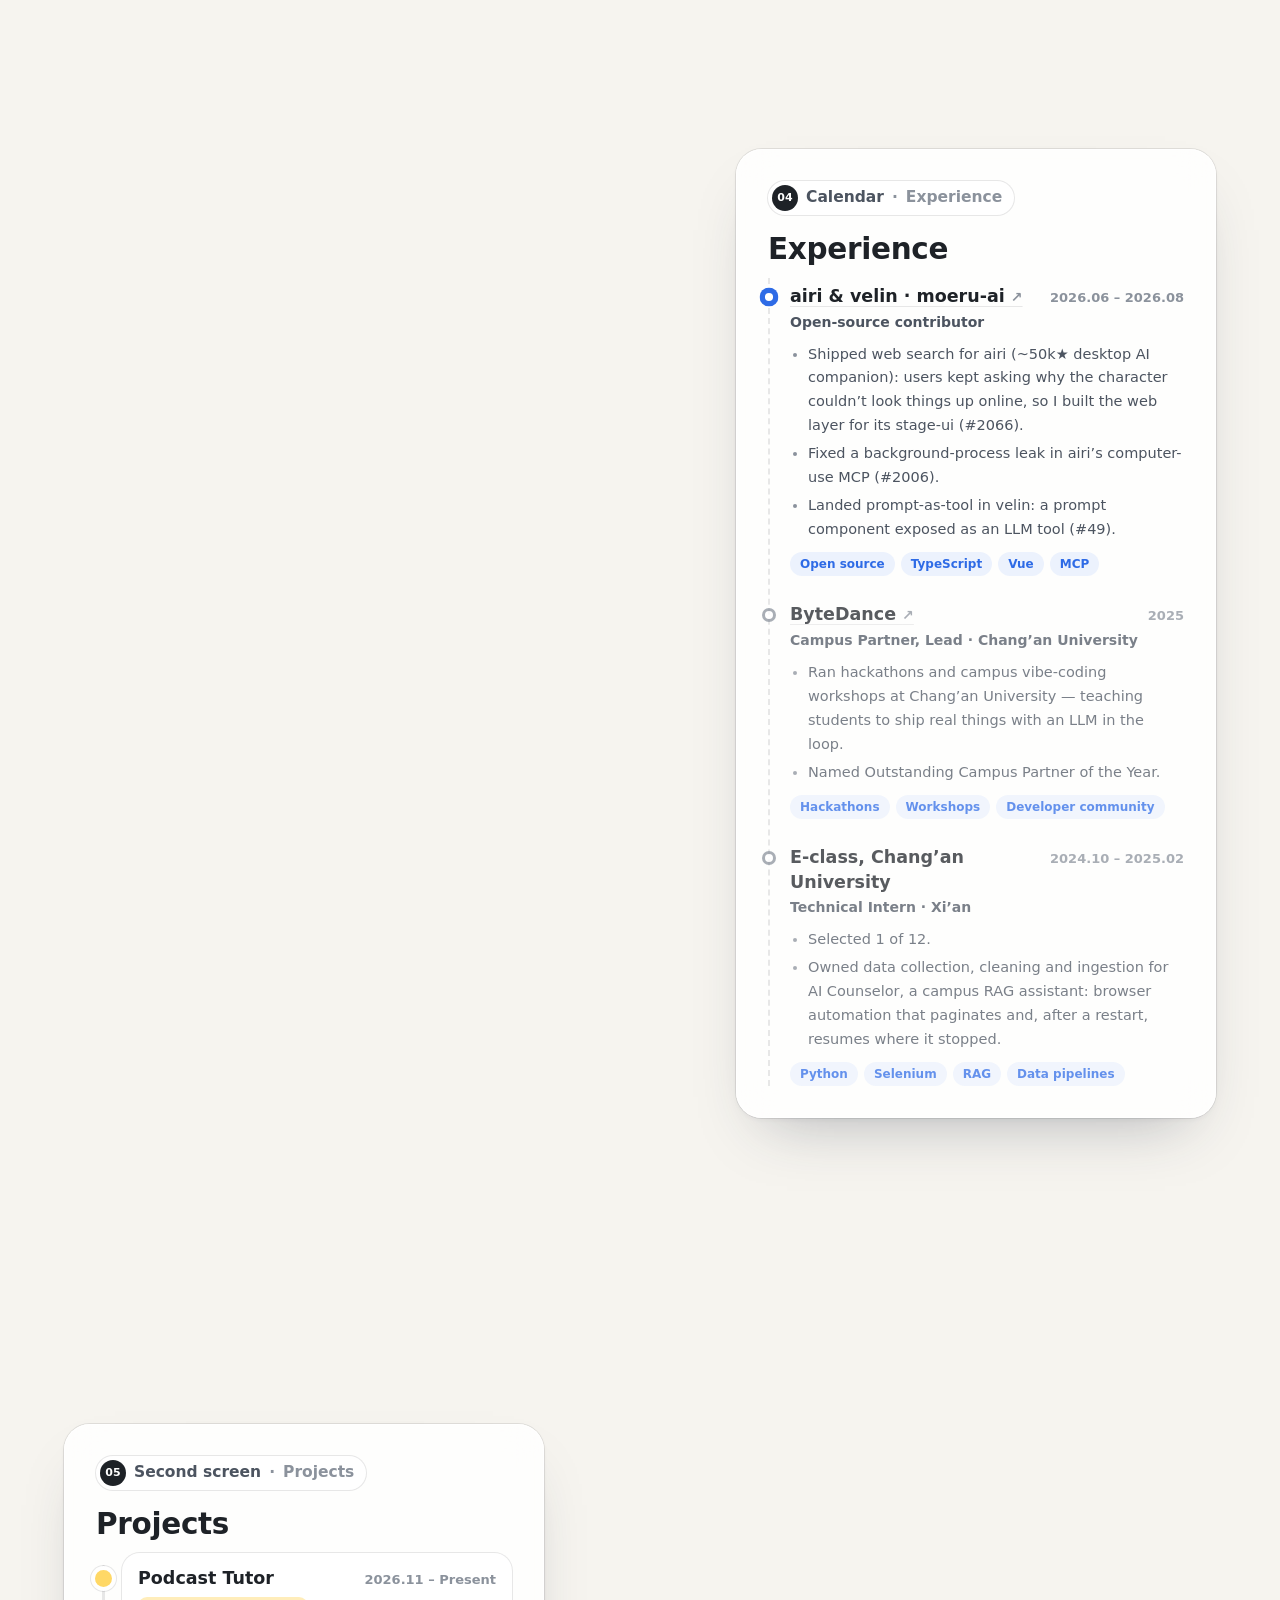
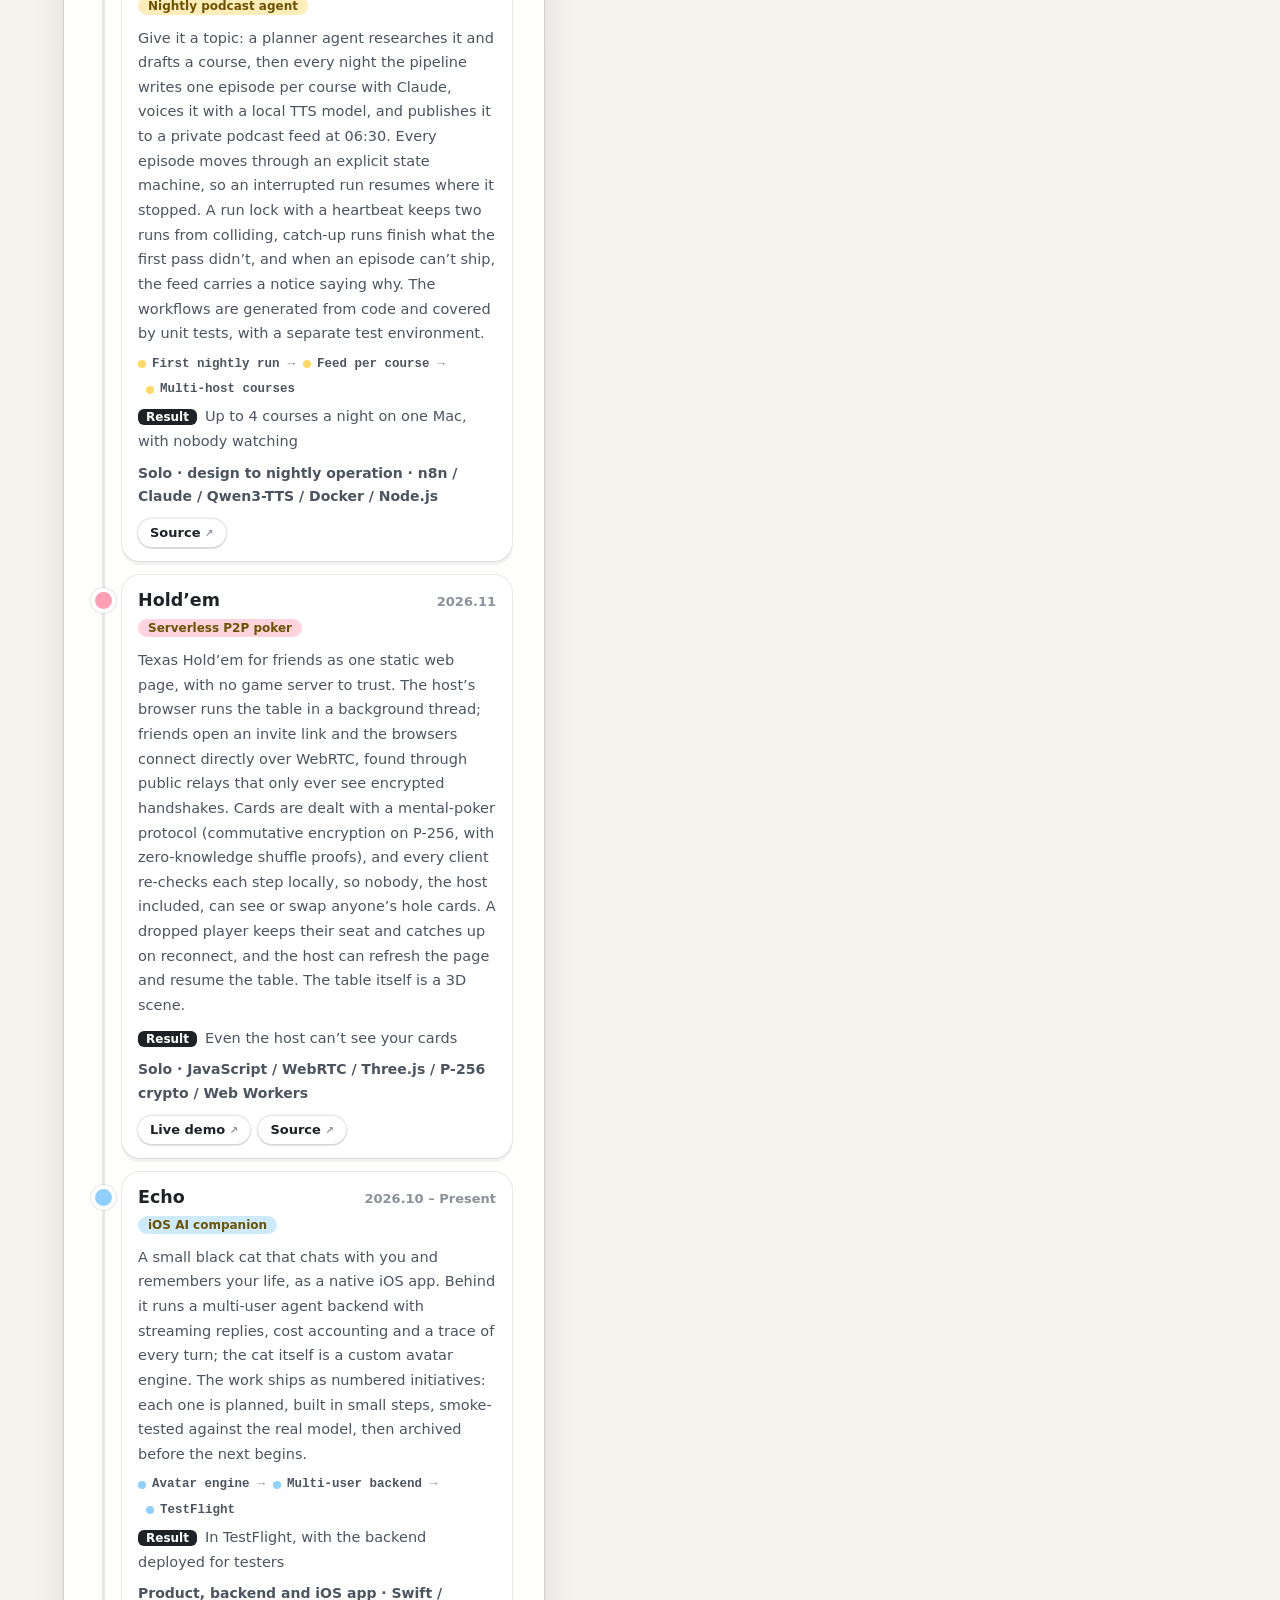
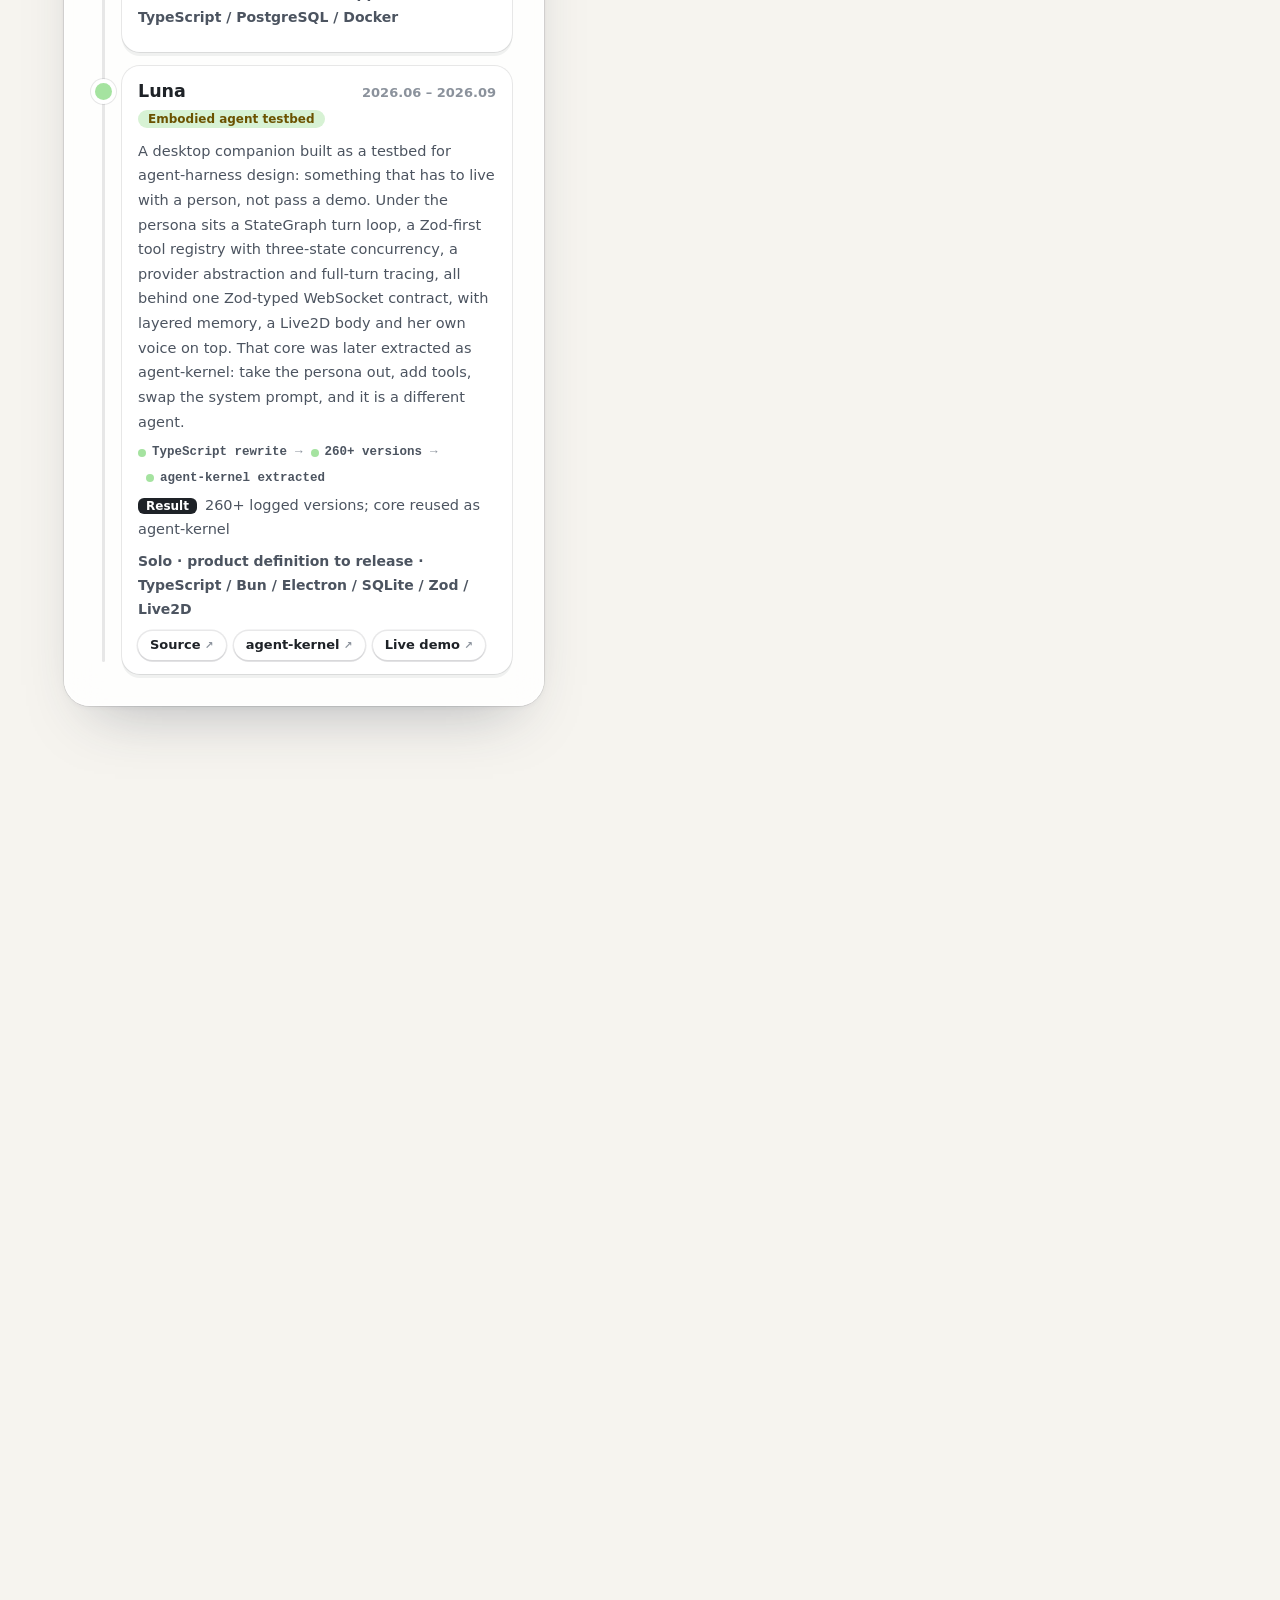
==== commit ad042f81: "Deploy: the desk résumé replaces the old site A 3D desk tour as a scroll-through résumé (Vite + thre" ====
--- a/index.html
+++ b/index.html
@@ -1,134 +1,43 @@
 <!doctype html>
 <html lang="en">
-<head>
-<meta charset="utf-8">
-<meta name="viewport" content="width=device-width, initial-scale=1, viewport-fit=cover">
-<title>Alan Yu — Agent Infrastructure Engineer</title>
-<meta name="description" content="Alan Yu — Agent Infrastructure Engineer. Runtimes, schedulers and guardrails for LLM agents. Seeking a 2026 internship in Paris.">
-<meta name="theme-color" content="#F2EEE6">
-<!-- link previews (LinkedIn, Slack, WeChat…) — og:url and og:image must be absolute. og:image
-     is public/assets/og.png, the v3 Poster (the hero, f1439) at 1920×1008 without the strip,
-     lanczos to 1200×630 (DESIGN-v3 §10); its alt is COPY_V3.ogImageAlt (checks.mjs "og"). -->
-<meta property="og:type" content="website">
-<meta property="og:site_name" content="Alan Yu">
-<meta property="og:title" content="Alan Yu — Agent Infrastructure Engineer">
-<meta property="og:description" content="I build AI agents end to end — the turn loop, the memory, the tools and the face. Looking for a 2026 internship in Paris.">
-<meta property="og:url" content="https://alan-yu-2077.github.io/">
-<meta property="og:image" content="https://alan-yu-2077.github.io/assets/og.png">
-<meta property="og:image:width" content="1200">
-<meta property="og:image:height" content="630">
-<meta property="og:image:alt" content="ALAN YU● — Agent Infrastructure Engineer. Open to work. Line drawing of the system around the model: loop, tools, memory, guardrails.">
-<meta name="twitter:card" content="summary_large_image">
-<link rel="icon" href="favicon.svg" type="image/svg+xml">
-<link rel="apple-touch-icon" href="apple-touch-icon.png">
-<link rel="preconnect" href="https://fonts.googleapis.com">
-<link rel="preconnect" href="https://fonts.gstatic.com" crossorigin>
-<link rel="stylesheet" href="https://fonts.googleapis.com/css2?family=Archivo:wght@400;500;700;800&family=IBM+Plex+Mono:wght@400;500&display=swap">
-<script>
-/* Intro mode, decided before first paint (DESIGN-v2.md §6 "Film mode").
-   film: the Player plays over the DOM hero under a static curtain.
-   static: the final hero at once. frame: ?frame=N (QA), the Player paused at N.
-   The film's night act is WebGL: film mode also needs a WebGL2 context without a major
-   performance caveat. It is probed here only when film mode is otherwise decided (the
-   answer goes to html[data-gl]); static boots probe after first paint (lib/gl.ts).
-   The 1200 ms fallback lives here too, so the curtain drops even if the app never loads,
-   and if the app has not mounted by then, #root's static first screen (#ssr) shows. */
-(function () {
-  var d = document.documentElement, q, mode = 'static';
-  d.setAttribute('data-boot', '');
-  try { q = new URLSearchParams(location.search); } catch (e) { q = null; }
-  function p(k) { return q ? q.get(k) : null; }
-  function get(s, k) { try { return window[s].getItem(k); } catch (e) { return null; } }
-  function gl2() {
-    try {
-      var g = document.createElement('canvas').getContext('webgl2', { failIfMajorPerformanceCaveat: true });
-      if (!g) return false;
-      var x = g.getExtension('WEBGL_lose_context');
-      if (x) x.loseContext();
-      return true;
-    } catch (e) { return false; }
-  }
-  var w = d.clientWidth || window.innerWidth, h = window.innerHeight;
-  var rm = !!(window.matchMedia && matchMedia('(prefers-reduced-motion: reduce)').matches);
-  /* phones (lib/phone.ts PHONE_MQ): the ball does not travel, and the towers are pictures */
-  if (window.matchMedia && matchMedia('(max-width: 767px), (pointer: coarse) and (max-height: 500px)').matches) d.setAttribute('data-phone', '');
-  var off = get('localStorage', 'alan-motion') === 'off';
-  var sd = !!(navigator.connection && navigator.connection.saveData);
-  /* ?intro=1 forces the film past the session, motion and saveData checks, but not past
-     the viewport (the film is composed for landscape only; phones play it in the 16:9
-     dialog) nor past WebGL2. */
-  var land = w >= 1024 && w / h >= 1.1;
-  /* a deep link (#projects …) lands on its section: no film first (it would flash, then drop) */
-  var deep = /^#(?!top$)./.test(location.hash);
-  if (p('frame') !== null && /^\d+$/.test(p('frame'))) mode = 'frame';
-  else if (land && (p('intro') === '1' || (p('intro') !== 'skip' && !deep && !get('sessionStorage', 'ay.intro.seen') && !rm && !off && !sd))) {
-    var ok = gl2();
-    d.setAttribute('data-gl', ok ? '1' : '0');
-    if (ok) mode = 'film';
-  }
-  d.setAttribute('data-intro', mode);
-  d.setAttribute('data-motion', rm || off ? 'off' : 'on');
-  if (mode === 'film') d.setAttribute('data-curtain', '');
-  var ay = window.__ay = { playing: false, t: 0 };
-  ay.t = setTimeout(function () {
-    /* on a slow link the body may not be parsed yet: check again once it is (the app, if it has
-       mounted by then, has already replaced #ssr) */
-    var nomount = function () { if (document.getElementById('ssr')) d.setAttribute('data-nomount', ''); };
-    if (document.getElementById('ssr') || document.readyState !== 'loading') nomount();
-    else document.addEventListener('DOMContentLoaded', nomount, { once: true });
-    if (d.getAttribute('data-intro') !== 'film' || ay.playing) return;
-    d.setAttribute('data-intro', 'static');
-    d.setAttribute('data-fallback', '');
-    d.removeAttribute('data-curtain');
-    try { window.dispatchEvent(new Event('ay:fallback')); } catch (e) {}
-  }, Math.max(0, 1200 - (window.performance ? performance.now() : 0)));
-})();
-</script>
-<style>html{color:#121110;scrollbar-gutter:stable;background:#f2eee6}body{background:#f2eee6;margin:0}.curtain{display:none}html[data-curtain] .curtain{z-index:40;pointer-events:none;background:#f2eee6;width:100%;height:100vh;display:block;position:absolute;top:0;left:0}.curtain svg{display:block}.ssr{--m0:min(6.25vw, 11.111vh);padding:calc(1.5 * var(--m0)) 16px 64px max(16px, calc(50vw - 6 * var(--m0)));font:400 max(16px, calc(.1833 * var(--m0)))/1.4545 Archivo, system-ui, sans-serif;color:#121110}html[data-boot]:not([data-nomount]) .ssr{clip-path:inset(50%);white-space:nowrap;width:1px;height:1px;padding:0;position:absolute;overflow:hidden}.ssr h1{padding-bottom:calc(.35 * var(--m0));max-width:calc(9 * var(--m0));white-space:nowrap;font:800 max(56px, calc(1.5 * var(--m0)))/.9 Archivo, system-ui, sans-serif;letter-spacing:-.02em;text-transform:uppercase;border-bottom:4px solid #121110;margin:0}.ssr h1:after{content:"";background:#1e3ab8;border-radius:50%;width:.5em;height:.5em;margin-left:.12em;display:inline-block}.ssr p,.ssr h2{margin:0}.ssr .ssr-role{margin-top:calc(.5 * var(--m0));font:700 max(28px, calc(.4 * var(--m0)))/1.2 Archivo, system-ui, sans-serif;letter-spacing:-.02em}.ssr .ssr-tag{max-width:calc(5.75 * var(--m0));margin-top:16px}.ssr .ssr-chip{margin-top:calc(.5 * var(--m0))}.ssr-chip a{min-height:max(44px, calc(.5 * var(--m0)));padding:0 max(16px, calc(.25 * var(--m0)));color:#f2eee6;font:700 max(16px, calc(.2 * var(--m0)))/1 Archivo, system-ui, sans-serif;background:#121110;align-items:center;text-decoration:none;display:inline-flex}.ssr .ssr-avail{margin-top:calc(1.5 * var(--m0));padding-top:calc(.5 * var(--m0));max-width:calc(12 * var(--m0));border-top:4px solid #121110}.ssr-avail h2{letter-spacing:-.02em;text-wrap:balance;font:700 clamp(28px,3vw,48px)/1.15 Archivo,system-ui,sans-serif}.ssr-avail strong{font-weight:800}.ssr-nw{white-space:nowrap}.ssr-sec{margin-top:calc(1 * var(--m0));max-width:calc(9 * var(--m0));border-top:4px solid #121110;padding-top:24px}.ssr-sec h2{letter-spacing:-.02em;margin:0 0 16px;font:800 clamp(28px,3vw,48px)/1 Archivo,system-ui,sans-serif}.ssr-sec h3{margin:16px 0 6px;font:700 20px/1.3 Archivo,system-ui,sans-serif}.ssr-sec p,.ssr-sec dd{margin:0 0 12px}.ssr-sec dt{margin-top:12px;font-weight:700}.ssr-sec dd{margin-left:0}.ssr-sec ol{margin:0;padding:0;list-style:none}.ssr-sec a{color:inherit;text-underline-offset:3px;-webkit-text-decoration:underline #e0321c;text-decoration:underline #e0321c;text-decoration-thickness:2px}.ssr-meta{letter-spacing:.08em;text-transform:uppercase;color:#55504a;font:500 12px/1.5 IBM Plex Mono,ui-monospace,monospace}.ssr .ssr-links{font:500 max(12px, calc(.1167 * var(--m0)))/1 "IBM Plex Mono", ui-monospace, monospace;letter-spacing:.08em;text-transform:uppercase;flex-wrap:wrap;gap:0 32px;margin-top:24px;display:flex}.ssr-links a{color:inherit;text-underline-offset:4px;padding-block:16px;-webkit-text-decoration:underline #e0321c;text-decoration:underline #e0321c;text-decoration-thickness:2px}@media (max-width:1023px){.ssr{--m0:calc((100vw - 32px) / 12);padding:96px 16px 48px}.ssr h1,.ssr .ssr-tag,.ssr .ssr-avail,.ssr .ssr-sec{max-width:none}}</style>
-  <script type="module" crossorigin src="./assets/index-Fi4o70WV.js"></script>
-  <link rel="modulepreload" crossorigin href="./assets/react-DB-4Zxce.js">
-  <link rel="modulepreload" crossorigin href="./assets/layout-CIuSB-9s.js">
-  <link rel="stylesheet" crossorigin href="./assets/index-C7cEO9Rz.css">
-</head>
-<body>
-<div class="curtain" aria-hidden="true"><svg><path fill="none" stroke="#DAD3C5" stroke-width="1" shape-rendering="crispEdges"></path></svg></div>
-<script>
-/* The curtain's grid: layout.ts landscape m = min(w/16, h/9), frame centred, and
-   geometry.ts gridPath's pixel snapping, so lifting it onto f0 changes no pixel. */
-(function () {
-  var d = document.documentElement;
-  if (!d.hasAttribute('data-curtain')) return;
-  var w = d.clientWidth || window.innerWidth, h = window.innerHeight;
-  var m = Math.min(w / 16, h / 9), x0 = (w - 16 * m) / 2, s = '', x, y;
-  for (x = x0 - Math.floor(x0 / m) * m; x < w - 0.01; x += m) if (x > 0.01) s += 'M' + (Math.round(x) + 0.5) + ' 0V' + h;
-  for (y = 0; y < h - 0.01; y += m) if (y > 0.01) s += 'M0 ' + (Math.round(y) + 0.5) + 'H' + w;
-  var c = document.querySelector('.curtain'), svg = c.firstChild;
-  c.style.height = h + 'px';
-  svg.setAttribute('width', w);
-  svg.setAttribute('height', h);
-  svg.firstChild.setAttribute('d', s);
-})();
-</script>
-<div id="root"><div class="ssr" id="ssr">
-    <h1>Alan Yu</h1>
-    <p class="ssr-role">Agent Infrastructure Engineer</p>
-    <p class="ssr-tag">I build AI agents end to end, from the turn loop to long-term memory.</p>
-    <p class="ssr-tag ssr-tag2">I'm still an explorer. I learn by building: in a field that resets every few months, it's how I keep pace with the frontier, adapt fast, and find what's worth keeping.</p>
-    <p class="ssr-chip"><a href="#available">Open to work</a></p>
-    <section class="ssr-sec" id="about" aria-labelledby="about-h"><h2 id="about-h">About</h2><p>My focus is the harness around an LLM.</p><p>How I work:</p><p><strong>Own the stack.</strong> I've built an agent's core layers by hand — the turn loop, provider protocols (Anthropic Messages, OpenAI-compatible), streaming, prompt caching, context assembly and tool execution — so I know what each costs and how it fails.</p><p><strong>Codify the workflow.</strong> For each product, I put coding agents under a strict, written workflow — spec, review, test, ship — and every version carries <a href="https://github.com/Alan-Yu-2077/Luna/blob/main/docs/history/DEVELOPMENT.md">a note on what changed and why</a>, including the ones that were wrong.</p><p><strong>Make the product observable.</strong> Every agent I ship traces each turn end to end — model calls, tool calls, latency — so a behaviour change is judged on evidence: a test that pins it, or a before/after from the traces.</p><p><strong>Keep long-term memory stable.</strong> I've explored what keeps an agent's memory reliable over months — layered injection, with each kind of memory entering the context at its own tier, and tuning the scoring parameters of RAG recall so the right memories surface.</p></section>
-    <section class="ssr-sec" id="stack" aria-labelledby="stack-h"><h2 id="stack-h">Stack</h2><dl><dt>Agent runtime &amp; scheduling</dt><dd><a href="https://github.com/Alan-Yu-2077/agent-kernel/blob/cd2d3faf1cf49ec3cd35aaa9ae89f02bac8ade6d/packages/server/src/turn/runTurn.ts#L187-L198">State-machine turn loops</a> with bounded tool iteration · <a href="https://github.com/Alan-Yu-2077/agent-kernel/blob/cd2d3faf1cf49ec3cd35aaa9ae89f02bac8ade6d/packages/server/src/tools/dispatcher.ts#L29-L64">three-state concurrency</a> (safe-parallel / session-serial / global-serial) · <a href="https://github.com/Alan-Yu-2077/Luna/blob/4ab5235f25b3ef98b54e8bff35d204c3674e8af6/packages/server/src/memory/sessionStore.ts#L24-L42">conversation state persisted to SQLite</a> and rebuilt on restart · proactive behaviour gated by <a href="https://github.com/Alan-Yu-2077/Luna/blob/4ab5235f25b3ef98b54e8bff35d204c3674e8af6/packages/server/src/proactive/cadence.ts#L68-L98">deterministic rails</a> — quiet hours, idle floor, cooldown, quota · <a href="https://github.com/Alan-Yu-2077/agent-kernel/blob/cd2d3faf1cf49ec3cd35aaa9ae89f02bac8ade6d/packages/server/src/turn/runTurn.ts#L259-L294">full-turn tracing</a> with a <a href="https://github.com/Alan-Yu-2077/Luna/blob/4ab5235f25b3ef98b54e8bff35d204c3674e8af6/packages/server/src/trace/viewer.ts#L14-L36">local timeline viewer</a>.</dd><dt>Tool execution &amp; isolation</dt><dd><a href="https://github.com/Alan-Yu-2077/agent-kernel/blob/cd2d3faf1cf49ec3cd35aaa9ae89f02bac8ade6d/packages/server/src/tools/dispatcher.ts#L99-L103">Zod validation</a> of every tool call's input and output · <a href="https://github.com/Alan-Yu-2077/agent-kernel/blob/cd2d3faf1cf49ec3cd35aaa9ae89f02bac8ade6d/packages/server/src/tools/dispatcher.ts#L112-L147">per-tool timeouts and abort signals</a>, and one ok/err <a href="https://github.com/Alan-Yu-2077/agent-kernel/blob/cd2d3faf1cf49ec3cd35aaa9ae89f02bac8ade6d/packages/protocol/src/tools.ts#L15-L29"><code>ToolResult</code></a> · path guards that <a href="https://github.com/Alan-Yu-2077/Luna/blob/4ab5235f25b3ef98b54e8bff35d204c3674e8af6/packages/server/src/tools/workspace.ts#L243-L286">canonicalize before every check</a>, and an <a href="https://github.com/Alan-Yu-2077/Luna/blob/4ab5235f25b3ef98b54e8bff35d204c3674e8af6/packages/server/src/tools/workspace.ts#L141-L172">evaluator firewall</a> over the files that gate the agent · <a href="https://github.com/Alan-Yu-2077/Luna/blob/4ab5235f25b3ef98b54e8bff35d204c3674e8af6/packages/server/src/tools/web/safeFetch.ts#L315-L356">SSRF-guarded outbound fetch</a>, pinned to the checked IP · <a href="https://github.com/Alan-Yu-2077/Luna/blob/4ab5235f25b3ef98b54e8bff35d204c3674e8af6/packages/server/src/main.ts#L313-L322">origin-checked transport</a>, loopback by default.</dd><dt>Production engineering</dt><dd>Strongly-typed full-stack TypeScript · <a href="https://github.com/Alan-Yu-2077/Luna/blob/4ab5235f25b3ef98b54e8bff35d204c3674e8af6/packages/protocol/src/events.ts#L235-L251">one Zod-typed wire contract</a> shared by server and client, so an unmirrored change is <a href="https://github.com/Alan-Yu-2077/Luna/blob/4ab5235f25b3ef98b54e8bff35d204c3674e8af6/packages/web/src/controller.ts#L284-L296">a compile error</a> · a <a href="https://github.com/Alan-Yu-2077/Luna/blob/4ab5235f25b3ef98b54e8bff35d204c3674e8af6/packages/desktop/src/supervisor.ts#L117-L146">supervisor</a> that restarts a crashed backend · every risky feature behind a default-off flag before its default flips · <a href="https://github.com/Alan-Yu-2077/Luna/blob/main/docs/history/DEVELOPMENT.md">a written rationale per release</a>.</dd></dl><p class="ssr-meta">Going deeper on</p><p>multi-agent scheduling under contention, stronger isolation boundaries for tool execution (MicroVM and Wasm runtimes), distributed scheduling across agent workers, and durable execution / workflow-replay engines. Direction, not shipped work — the isolation above is in-process.</p><p class="ssr-meta">Languages &amp; runtime</p><p>TypeScript (strict) · Python · C++ · Go · Bun · Node · Electron · SQLite · WebSocket · MCP · Anthropic &amp; OpenAI-compatible providers · Git · Docker</p></section>
-    <section class="ssr-sec" id="experience" aria-labelledby="experience-h"><h2 id="experience-h">Experience</h2><ol><li><p class="ssr-meta">Jun 2026 — Present</p><h3><a href="https://github.com/moeru-ai/airi">Open-source contributor · airi (~50k★), velin</a></h3><p>airi is a desktop AI companion much like Luna. Users kept asking why the character couldn't look things up online, so I lifted the web layer out of Luna, reshaped it for airi's stage-ui, and <a href="https://github.com/moeru-ai/airi/pull/2066">shipped it</a>. Also fixed a <a href="https://github.com/moeru-ai/airi/pull/2006">background-process leak</a> in their computer-use MCP, and landed <a href="https://github.com/moeru-ai/velin/pull/49">prompt-as-tool</a> in velin.</p><p class="ssr-meta">Open source · TypeScript · Vue · MCP</p></li><li><p class="ssr-meta">2025</p><h3><a href="https://www.bytedance.com/">Campus Partner, Lead · ByteDance</a></h3><p>Ran hackathons and campus vibe-coding workshops at Chang'an University — teaching students to ship real things with an LLM in the loop. Named Outstanding Campus Partner of the Year.</p><p class="ssr-meta">Hackathons · Workshops · Developer community</p></li><li><p class="ssr-meta">Oct 2024 — Feb 2025</p><h3>Technical Intern · E-class, Chang'an University</h3><p>Selected 1 of 12 — <a href="https://github.com/Alan-Yu-2077/CHU_E-class_interviewtask">the interview tasks are still up</a>. Data collection, cleaning and ingestion for AI Counselor, a campus RAG assistant. Working next to the team's engineers is where I first saw how an agent is actually put together — the starting point for everything under Projects.</p><p class="ssr-meta">Python · Selenium · RAG · Data pipelines</p></li></ol><p><a href="https://alan-yu-2077.github.io/resume.html">View Full Résumé</a> · <a href="https://alan-yu-2077.github.io/alan-yu-resume.pdf">PDF</a></p></section>
-    <section class="ssr-sec" id="projects" aria-labelledby="projects-h"><h2 id="projects-h">Projects</h2><article><h3><a href="https://github.com/Alan-Yu-2077/Luna">Luna — a desktop AI companion</a></h3><p>She remembers across months, opens conversations herself, and has a face. Three layers of memory over one SQLite file with <a href="https://github.com/Alan-Yu-2077/Luna/blob/4ab5235f25b3ef98b54e8bff35d204c3674e8af6/packages/server/src/memory/recall/recall.ts#L249-L275">hybrid recall</a>, and a nightly <a href="https://github.com/Alan-Yu-2077/Luna/blob/4ab5235f25b3ef98b54e8bff35d204c3674e8af6/packages/server/src/dream/cycle.ts#L66-L98">dream cycle</a> that distills the day into facts, a diary, and skills she keeps for herself. Live2D avatar, phoneme lip-sync, and a cloned voice you can set up without ever opening a terminal — all behind a single Zod-typed WebSocket contract.</p><p class="ssr-meta">TypeScript · Bun · Electron · SQLite · Live2D · Anthropic API</p><p><a href="https://alan-yu-2077.github.io/Luna/">Luna TV — live demo ↗</a> · <a href="https://github.com/Alan-Yu-2077/Luna">Source ↗</a></p></article><article><h3><a href="https://github.com/Alan-Yu-2077/agent-kernel">agent-kernel</a></h3><p>What's left of Luna once you take her personality out: a StateGraph turn loop, a Zod-first tool registry with three-state concurrency, a provider abstraction, and full-turn tracing you can read in a local viewer. Add tools, swap the system prompt, and it's a different agent.</p><p class="ssr-meta">TypeScript · Zod · SQLite</p></article></section>
-    <section class="ssr-sec" id="education" aria-labelledby="education-h"><h2 id="education-h">Education</h2><ol><li><p class="ssr-meta">2023 — 2026</p><h3>BEng Artificial Intelligence · Chang'an University</h3><p>The first three years of the 3+1, in Xi'an. Everything under Projects was built alongside coursework, on my own time.</p><p class="ssr-meta">Xi'an</p></li><li><p class="ssr-meta">2026 — Present</p><h3><a href="https://www.epita.fr/">BSc Computer Science · EPITA, Paris</a></h3><p>The Paris year of a Sino-French 3+1 joint programme. I'm in Paris now, looking for internships across France and the EU.</p><p class="ssr-meta">Paris · Available</p></li></ol><p class="ssr-meta">Eiffel Tower model: <a href="https://poly.pizza/m/aIpJchqtRTg">“SM - Eiffel Tower”</a> by Scott Marshall, <a href="https://creativecommons.org/licenses/by/3.0/">CC BY 3.0</a>, via Poly Pizza</p></section>
-    <section class="ssr-avail" id="available" aria-labelledby="ssr-avail-h">
-      <h2 id="ssr-avail-h">Looking for a 2026 internship in Paris · <span class="ssr-nw">English-speaking team</span> · <strong class="ssr-nw" lang="fr">Convention de stage</strong> provided</h2>
-      <p class="ssr-links">
-        <a href="mailto:yualan077@gmail.com">Email</a>
-        <a href="https://github.com/Alan-Yu-2077" target="_blank" rel="noreferrer">GitHub<span aria-hidden="true"> ↗</span></a>
-        <a href="https://alan-yu-2077.github.io/resume.html" target="_blank" rel="noreferrer">Résumé<span aria-hidden="true"> ↗</span></a>
-        <a href="https://alan-yu-2077.github.io/alan-yu-resume.pdf" target="_blank" rel="noreferrer">PDF<span aria-hidden="true"> ↗</span></a>
-      </p>
-    </section>
-  </div></div>
-</body>
+  <head>
+    <meta charset="UTF-8" />
+    <meta name="viewport" content="width=device-width, initial-scale=1, viewport-fit=cover" />
+    <meta name="theme-color" content="#f6f4ef" />
+    <meta name="description" content="Alan Yu — Software Engineer / AI Agent Engineer. A résumé you scroll through: a 3D tour of my desk." />
+    <title>Alan Yu · Software Engineer / AI Agent Engineer · Résumé</title>
+    <meta property="og:type" content="website" />
+    <meta property="og:title" content="Alan Yu · Software Engineer / AI Agent Engineer" />
+    <meta property="og:description" content="A résumé you scroll through: a 3D tour of my desk." />
+    <link rel="icon" href="./favicon.svg" type="image/svg+xml" />
+    <script type="module" crossorigin src="./assets/index-B0muNddA.js"></script>
+    <link rel="stylesheet" crossorigin href="./assets/index-wSMKAIsj.css">
+  </head>
+  <body>
+    <!-- 3D 舞台：固定在内容后面 -->
+    <canvas id="stage" aria-hidden="true"></canvas>
+
+    <!-- 顶部栏：名字 + 章节导航 + Quick résumé -->
+    <header id="topbar"></header>
+    <div id="progress" aria-hidden="true"><i></i></div>
+
+    <!-- 开场片头字幕：远景期间显示姓名和职位（内容由 dom.js 填充；正文里有同样的信息，所以对读屏隐藏） -->
+    <div id="opening" aria-hidden="true"></div>
+
+    <!-- 滚动叙事内容（由 src/ui/dom.js 根据 content.js 生成） -->
+    <main id="story"></main>
+
+    <!-- Quick résumé：传统一页式排版，可打印 -->
+    <div id="sheet" role="dialog" aria-modal="true" aria-label="Quick résumé" hidden></div>
+
+    <div id="hint" aria-hidden="true">Psst — click, drag or type: the desk plays along ↗</div>
+    <div id="tip" aria-hidden="true"></div>
+
+    <!-- 彩蛋揭晓：全屏大字（内容由 ui.js 根据 content.js 填充） -->
+    <div id="egg" role="status" aria-live="polite" hidden></div>
+
+    <noscript>
+      <p style="padding: 24px; font-family: sans-serif">This page needs JavaScript to display the résumé.</p>
+    </noscript>
+  </body>
 </html>
--- a/assets/index-wSMKAIsj.css
+++ b/assets/index-wSMKAIsj.css
@@ -0,0 +1 @@
+:root{--bg: #f6f4ef;--bg-deep: #ebe8e1;--ink: #1e2227;--ink2: #4c5460;--ink3: #8b929c;--line: rgba(30, 34, 39, .1);--card: rgba(255, 255, 255, .84);--blue: #2e6be6;--green: #3f9b62;--amber: #d98a1f;--note: #ffd866;--radius: 26px;--spring: cubic-bezier(.34, 1.56, .64, 1);--font: ui-rounded, "SF Pro Rounded", "HarmonyOS Sans SC", "MiSans", "PingFang SC", "Hiragino Sans GB", "Microsoft YaHei", system-ui, -apple-system, "Segoe UI", sans-serif;--mono: ui-monospace, "SF Mono", "JetBrains Mono", Menlo, Consolas, monospace;--bar-h: 64px}*,*:before,*:after{box-sizing:border-box}html{scroll-behavior:smooth;-webkit-text-size-adjust:100%;text-size-adjust:100%}body{margin:0;color:var(--ink);background:var(--bg);font-family:var(--font);font-size:16px;line-height:1.7;-webkit-font-smoothing:antialiased;-webkit-tap-highlight-color:transparent;overflow-x:hidden}body:before{content:"";position:fixed;inset:0;z-index:-1;background:radial-gradient(120% 90% at 68% 8%,#ffffff 0%,var(--bg) 52%,var(--bg-deep) 100%)}h1,h2,h3,p,ul,ol,dl,dd{margin:0}ul,ol{padding:0;list-style:none}a{color:inherit;text-decoration:none}button{font:inherit;color:inherit;background:none;border:0;padding:0;cursor:pointer}:focus-visible{outline:3px solid color-mix(in srgb,var(--blue) 55%,white);outline-offset:3px;border-radius:10px}#stage{position:fixed;top:0;left:0;width:100%;height:100vh;height:100lvh;z-index:0;display:block;outline:none;opacity:0;transition:opacity .9s ease}#stage.ready{opacity:1}html.no-webgl #stage{display:none}#topbar{position:fixed;inset:0 0 auto;z-index:10;height:var(--bar-h);padding:0 clamp(14px,3vw,36px);display:flex;align-items:center;justify-content:space-between;gap:12px;background:linear-gradient(#f6f4efeb,#f6f4ef00);pointer-events:none}#topbar>*{pointer-events:auto}.brand{display:inline-flex;align-items:center;gap:10px;font-weight:800;letter-spacing:.01em;min-width:0}.brand-name{overflow:hidden;text-overflow:ellipsis;white-space:nowrap}.brand-badge{flex:none;width:22px;height:28px;border-radius:6px;background:linear-gradient(var(--blue) 0 34%,#fff 34%);box-shadow:0 0 0 1.5px var(--ink) inset,0 3px #1e222724;position:relative;transition:transform .5s var(--spring);transform-origin:50% -6px}.brand-badge:after{content:"";position:absolute;left:50%;top:12px;width:8px;height:8px;margin-left:-4px;border-radius:50%;background:var(--ink)}.brand:hover .brand-badge{transform:rotate(-14deg)}.links{display:flex;gap:2px;padding:5px;border-radius:999px;background:#ffffffc7;-webkit-backdrop-filter:blur(14px) saturate(1.3);backdrop-filter:blur(14px) saturate(1.3);box-shadow:0 0 0 1px var(--line),0 10px 30px -14px #2832464d}.links a{padding:6px 14px;border-radius:999px;font-size:14px;font-weight:700;color:var(--ink2);transition:transform .4s var(--spring),background .25s,color .25s}.links a:hover{transform:translateY(-2px);color:var(--ink)}.links a.active{background:var(--ink);color:#fff}.top-actions{display:flex;align-items:center;gap:8px}.snd{display:grid;place-items:center;flex:none;width:38px;height:38px;border-radius:50%;background:#fff;color:var(--ink);box-shadow:0 0 0 1.5px var(--line) inset,0 3px #1e22271a;transition:transform .45s var(--spring),color .2s}.snd:hover{transform:translateY(-2px) scale(1.06)}.snd:active{transform:translateY(2px) scale(.92);transition-duration:.08s}.snd[aria-pressed=true] .snd-off,.snd[aria-pressed=false] .snd-on{display:none}.snd[aria-pressed=false]{color:var(--ink3)}.btn{display:inline-flex;align-items:center;justify-content:center;gap:8px;min-height:46px;padding:10px 22px;border-radius:999px;font-weight:800;font-size:15px;white-space:nowrap;user-select:none;transition:transform .45s var(--spring),box-shadow .25s}.btn-sm{min-height:38px;padding:6px 16px;font-size:14px}.btn-ink{background:var(--ink);color:#fff;box-shadow:0 4px #1e222747,0 14px 24px -12px #1e222780}.btn-ghost{background:#fff;box-shadow:0 0 0 1.5px var(--line) inset,0 4px #1e22271a}.btn:hover{transform:translateY(-3px) scale(1.03)}.btn:active{transform:translateY(3px) scale(.95,.9);box-shadow:0 0 0 1.5px var(--line) inset,0 1px #1e222733;transition-duration:.08s}#progress{position:fixed;inset:0 0 auto;height:3px;z-index:11;pointer-events:none}#progress i{display:block;height:100%;background:var(--blue);transform:scaleX(0);transform-origin:0 50%;border-radius:0 3px 3px 0}#hint{position:fixed;right:clamp(14px,3vw,36px);bottom:22px;z-index:9;padding:8px 16px;border-radius:999px;background:var(--note);color:#4a3a00;font-size:13px;font-weight:800;box-shadow:0 4px #4a3a002e;pointer-events:none;opacity:0;transform:translateY(16px) scale(.8) rotate(-2deg);transition:transform .6s var(--spring),opacity .3s}#hint.show{opacity:1;transform:rotate(-2deg)}#opening{position:fixed;left:50%;bottom:calc(clamp(28px,9vh,96px) + env(safe-area-inset-bottom));z-index:5;display:grid;justify-items:center;gap:2px;width:max-content;max-width:90vw;padding:14px 32px 16px;border-radius:26px;text-align:center;background:#ffffffdb;-webkit-backdrop-filter:blur(16px) saturate(1.25);backdrop-filter:blur(16px) saturate(1.25);box-shadow:0 0 0 1px var(--line),0 26px 50px -26px #28324673;pointer-events:none;opacity:0;transform:translate(-50%,34px) scale(.9);transition:transform .6s var(--spring),opacity .3s ease}html.intro #opening{animation:opening-in .9s var(--spring) .35s both}@keyframes opening-in{0%{opacity:0;transform:translate(-50%,34px) scale(.9)}to{opacity:1;transform:translate(-50%) scale(1)}}#opening span{font-size:11.5px;font-weight:800;letter-spacing:.2em;text-transform:uppercase;color:var(--ink3)}#opening strong{font-size:clamp(26px,4.4vw,50px);font-weight:800;line-height:1.15;letter-spacing:-.01em}#opening em{font-style:normal;font-size:clamp(15px,1.8vw,22px);font-weight:800;color:var(--blue)}html.no-webgl #opening{display:none}#tip{position:fixed;left:0;top:0;z-index:12;padding:3px 10px;border-radius:8px;background:var(--ink);color:#fff;font-size:12.5px;font-weight:700;line-height:1.6;white-space:nowrap;pointer-events:none;opacity:0;transition:opacity .15s;will-change:transform}#tip.show{opacity:1}@keyframes jelly{0%{transform:scale(1)}28%{transform:scale(1.1,.9)}50%{transform:scale(.95,1.06)}72%{transform:scale(1.03,.98)}to{transform:scale(1)}}.pop{animation:jelly .55s ease-out}@media (max-width: 860px){:root{--bar-h: 56px}.links{display:none}#hint{bottom:auto;top:calc(var(--bar-h) + 4px);right:12px}}@media (prefers-reduced-motion: reduce){html{scroll-behavior:auto}*,*:before,*:after{animation-duration:.01ms!important;transition-duration:.01ms!important}}#story{position:relative;z-index:1;pointer-events:none}.chapter{min-height:100vh;min-height:100svh;display:flex;align-items:center;padding:17vh max(clamp(20px,5vw,72px),calc((100vw - 1320px)/2))}.obj-R{justify-content:flex-start}.obj-L{justify-content:flex-end}.chapter:last-child{min-height:100vh;min-height:100lvh}.card{pointer-events:auto;width:min(480px,43vw);padding:clamp(22px,2.5vw,36px);border-radius:var(--radius);background:var(--card);-webkit-backdrop-filter:blur(18px) saturate(1.25);backdrop-filter:blur(18px) saturate(1.25);box-shadow:0 0 0 1px #ffffffbf inset,0 0 0 1px var(--line),0 30px 60px -30px #28324659,0 2px 6px #2832460d;opacity:0;transform:translateY(44px) scale(.93);transition:transform .85s var(--spring),opacity .45s ease;overflow-wrap:break-word}.card.in{opacity:1;transform:none}html.intro .card-hero{opacity:0;transform:translateY(44px) scale(.93)}.eyebrow{display:inline-flex;align-items:center;gap:8px;padding:4px 12px 4px 4px;border-radius:999px;background:#fff;box-shadow:0 0 0 1px var(--line);font-size:13px;font-weight:800;line-height:1.4}.eyebrow b{display:grid;place-items:center;width:26px;height:26px;border-radius:50%;background:var(--ink);color:#fff;font-size:11px;font-variant-numeric:tabular-nums}.eyebrow em{font-style:normal;color:var(--ink3);font-weight:700}.eyebrow em:before{content:"·";margin-right:8px}.card h2{margin:16px 0 10px;font-size:clamp(24px,2.3vw,32px);font-weight:800;line-height:1.25;letter-spacing:-.01em;text-wrap:balance}.card h2.h-sub{margin-top:26px;font-size:20px}.card h3{font-size:17.5px;font-weight:800;line-height:1.4}.card p{color:var(--ink2);font-size:15.5px}.card p+p{margin-top:8px}.muted{color:var(--ink3)!important;font-size:14px!important}.sub{margin:2px 0 8px;font-size:14px!important;font-weight:700;color:var(--ink2)}.row-head{display:flex;justify-content:space-between;align-items:baseline;gap:12px}.period{flex:none;font-size:13px;font-weight:700;color:var(--ink3);font-variant-numeric:tabular-nums;white-space:nowrap}.actions{display:flex;flex-wrap:wrap;gap:12px;margin-top:22px}.card-hero{width:min(560px,46vw);background:none;box-shadow:none;-webkit-backdrop-filter:none;backdrop-filter:none;padding:0}.status{display:inline-flex;align-items:center;gap:8px;margin-left:8px;font-size:13px!important;font-weight:800;color:var(--green)!important}.status i{width:8px;height:8px;border-radius:50%;background:var(--green);animation:ping 2s ease-out infinite}@keyframes ping{0%{box-shadow:0 0 #3f9b6280}to{box-shadow:0 0 0 10px #3f9b6200}}.card-hero h1{margin-top:18px;font-size:clamp(40px,5.6vw,80px);font-weight:800;line-height:1.08;letter-spacing:-.02em}.role{margin-top:8px;font-size:clamp(18px,1.9vw,26px)!important;font-weight:800;color:var(--blue)!important}.lead{margin-top:14px;max-width:30em;font-size:16.5px!important}.facts{display:grid;grid-template-columns:repeat(4,minmax(0,1fr));gap:8px;margin-top:22px}.facts div{padding:10px 12px;border-radius:16px;background:#ffffffdb;box-shadow:0 0 0 1px var(--line),0 3px #1e22270f}.facts dt{font-size:12px;font-weight:700;color:var(--ink3);line-height:1.4}.facts dd{font-size:15.5px;font-weight:800;line-height:1.5}.scroll-cue{margin-top:30px;font-size:13px!important;font-weight:700;color:var(--ink3)!important}.scroll-cue span{display:inline-block;animation:nudge 1.4s var(--spring) infinite alternate}@keyframes nudge{to{transform:translateY(6px)}}.now{display:grid;gap:8px;margin-top:18px}.now div{display:grid;grid-template-columns:54px 1fr;align-items:start;gap:12px;padding:11px 14px;border-radius:16px;background:#fff;box-shadow:0 0 0 1px var(--line)}.now dt{margin-top:1px;padding:1px 0;border-radius:7px;background:var(--ink);color:#fff;font-size:11.5px;font-weight:800;letter-spacing:.05em;text-align:center;text-transform:uppercase}.now div+div dt{background:none;color:var(--ink2);box-shadow:0 0 0 1.5px var(--ink3) inset}.now dd{font-size:14.5px;line-height:1.55;color:var(--ink2)}.skill-group{margin-top:16px;--tone: var(--blue)}.tone-violet{--tone: #7a68d6}.tone-green{--tone: var(--green)}.tone-amber{--tone: var(--amber)}.skill-group h3{display:flex;align-items:center;gap:8px;margin-bottom:8px;font-size:13px;color:var(--ink2)}.skill-group h3:before{content:"";width:10px;height:10px;border-radius:3px;background:var(--tone)}.chips{display:flex;flex-wrap:wrap;gap:8px}.chip{display:inline-flex;align-items:center;gap:10px;min-height:40px;padding:6px 12px 6px 14px;border-radius:12px;background:#fff;font-size:14px;font-weight:800;box-shadow:0 0 0 1px var(--line),0 4px #1e222724;transition:transform .4s var(--spring),box-shadow .2s}.chip:hover,.chip.hot{transform:translateY(-4px);box-shadow:0 0 0 2px var(--tone),0 7px #1e222724}.chip:active{transform:translateY(3px);box-shadow:0 0 0 2px var(--tone),0 1px #1e222724;transition-duration:.06s}.lv{display:inline-flex;gap:1px;font-size:12px;line-height:1}.lv i{font-style:normal;color:#1e222724}.lv i.on{color:var(--tone)}.legend{display:grid;gap:5px;margin-top:18px;padding-top:14px;border-top:1.5px dashed var(--line);font-size:13px;line-height:1.5;color:var(--ink2);--tone: var(--ink)}.legend li{display:grid;grid-template-columns:44px 1fr;align-items:baseline;gap:8px}.legend b{color:var(--ink)}.timeline{margin-top:6px;padding-left:20px;border-left:2px dashed var(--line)}.job{position:relative;padding:6px 0 20px;opacity:.74;transition:opacity .3s}.job:last-child{padding-bottom:0}.job:before{content:"";position:absolute;left:-28px;top:12px;width:14px;height:14px;border-radius:50%;background:#fff;box-shadow:0 0 0 3px var(--ink3) inset;transition:transform .5s var(--spring),box-shadow .3s}.job.active{opacity:1}.job.active:before{transform:scale(1.35);box-shadow:0 0 0 4px var(--blue) inset}.points{padding-left:18px;list-style:disc;color:var(--ink2);font-size:14.5px;line-height:1.65}.points li+li{margin-top:4px}.points li::marker{color:var(--ink3)}.tags{display:flex;flex-wrap:wrap;gap:6px;margin-top:10px}.tags li,.pill{flex:none;padding:2px 10px;border-radius:999px;font-size:12px;font-weight:800;line-height:1.7;color:var(--blue);background:color-mix(in srgb,var(--blue) 9%,white)}.projects{position:relative;display:grid;gap:14px;margin-top:6px;padding-left:26px}.projects:before{content:"";position:absolute;left:6px;top:12px;bottom:12px;width:3px;border-radius:3px;background:var(--line)}.project{--note-c: #ffd866;position:relative;padding:13px 16px 14px;border-radius:18px;background:#fff;box-shadow:0 0 0 1px var(--line),0 4px #1e22270f;cursor:pointer;transition:transform .45s var(--spring),box-shadow .25s}.project:before{content:"";position:absolute;left:-27px;top:17px;width:17px;height:17px;border-radius:50%;background:var(--note-c);box-shadow:0 0 0 4px #fff,0 0 0 5px var(--line);transition:transform .45s var(--spring)}.project:nth-child(4n+2){--note-c: #ff9eb5}.project:nth-child(4n+3){--note-c: #8fd0ff}.project:nth-child(4n+4){--note-c: #a5e3a0}.project:hover,.project.hot{transform:translate(5px);box-shadow:0 0 0 2px var(--note-c),0 14px 24px -12px #28324659}.project:hover:before,.project.hot:before{transform:scale(1.35)}.ptag{margin-top:2px!important}.psteps{display:flex;flex-wrap:wrap;gap:4px 0;margin-top:8px;font-family:var(--mono);font-size:12.5px;font-weight:600;color:var(--ink2)}.psteps li{display:inline-flex;align-items:center}.psteps li:before{content:"";width:8px;height:8px;margin-right:6px;border-radius:50%;background:var(--note-c)}.psteps li+li{margin-left:8px}.psteps li:not(:last-child):after{content:"→";margin-left:8px;color:var(--ink3)}.project p{margin-top:4px;font-size:14.5px}.pill{color:#6b5200;background:color-mix(in srgb,var(--note-c) 45%,white)}.result b{margin-right:8px;padding:1px 8px;border-radius:6px;background:var(--ink);color:#fff;font-size:12px}.card h3 a{text-decoration:underline;text-decoration-color:var(--line);text-underline-offset:4px;transition:text-decoration-color .2s}.card h3 a:hover{text-decoration-color:var(--ink)}.card h3 a span,.plinks a span{font-size:.8em;color:var(--ink3)}.plinks{display:flex;flex-wrap:wrap;gap:6px 8px;margin-top:10px!important}.plinks a{padding:3px 12px;border-radius:999px;background:#fff;box-shadow:0 0 0 1.5px var(--line),0 2px #1e222714;font-size:13px;font-weight:800;color:var(--ink);transition:transform .35s var(--spring)}.plinks a:hover{transform:translateY(-2px)}.edu li{padding:12px 0;border-bottom:1.5px dashed var(--line)}.edu li:first-child{padding-top:2px}.awards li{display:flex;justify-content:space-between;gap:12px;padding:9px 0;border-bottom:1.5px dashed var(--line);font-size:15px;font-weight:700}.awards li:before{content:"🏆";margin-right:8px}.awards span{flex:1}.awards em{font-style:normal;color:var(--ink3);font-variant-numeric:tabular-nums}.contacts{display:grid;gap:8px;margin-top:14px}.contacts a,.contacts button,.contacts .plain{display:flex;align-items:center;gap:12px;width:100%;min-height:48px;padding:8px 16px;border-radius:16px;background:#fff;text-align:left;box-shadow:0 0 0 1px var(--line),0 3px #1e22270f;transition:transform .4s var(--spring)}.contacts a:hover,.contacts button:hover{transform:translate(6px)}.contacts span{flex:none;width:66px;font-size:13px;font-weight:700;color:var(--ink3)}.contacts b{flex:1;min-width:0;overflow-wrap:anywhere;font-size:15px}.contacts em{flex:none;font-style:normal;font-size:12px;font-weight:700;color:var(--ink3)}.facts-3{grid-template-columns:repeat(3,minmax(0,1fr));margin-top:18px}.stamp-cta{display:flex;align-items:center;gap:10px;margin-top:14px!important;padding:9px 14px;border-radius:14px;border:1.5px dashed color-mix(in srgb,#d9534f 60%,white);color:#b03a36!important;font-size:14px!important;font-weight:700;transition:border-color .3s,color .3s}.stamp-cta b{flex:none;padding:1px 9px;border-radius:6px;background:#d9534f;color:#fff;font-size:11.5px;letter-spacing:.06em;text-transform:uppercase;transition:background .3s}.stamp-cta.done{border-style:solid;border-color:color-mix(in srgb,var(--green) 60%,white);color:var(--green)!important}.stamp-cta.done b{background:var(--green)}html.no-webgl .stamp-cta{display:none}.back{margin-top:18px;font-size:13.5px!important;font-weight:700}.back a{color:var(--ink3);text-decoration:underline;text-decoration-color:var(--line);text-underline-offset:4px;transition:color .2s}.back a:hover{color:var(--ink)}@media (max-width: 860px){.chapter{display:block;min-height:0;padding:50vh 12px 0;padding-top:50svh}.chapter:last-child{padding-bottom:calc(20px + env(safe-area-inset-bottom))}.card,.card-hero{width:100%;padding:20px 18px 22px;border-radius:24px;background:#ffffffed;box-shadow:0 0 0 1px var(--line),0 -10px 40px -20px #28324640;-webkit-backdrop-filter:blur(14px);backdrop-filter:blur(14px)}.card-hero h1{margin-top:12px;font-size:clamp(34px,10vw,48px)}.lead{margin-top:10px;font-size:15px!important}.facts{grid-template-columns:repeat(2,minmax(0,1fr));margin-top:16px}.facts-3{grid-template-columns:repeat(3,minmax(0,1fr))}.actions{margin-top:18px}.actions .btn{flex:1 1 auto}.scroll-cue{display:none}.facts div{padding:8px 12px}.row-head{flex-wrap:wrap;gap:0 12px}}@media (prefers-reduced-motion: reduce){.card{opacity:1;transform:none}}#sheet{position:fixed;inset:0;z-index:50;overflow-y:auto;overscroll-behavior:contain;-webkit-overflow-scrolling:touch;padding:0 14px calc(48px + env(safe-area-inset-bottom));background:#efede7}#sheet[hidden]{display:none}html.sheet-open,html.sheet-open body{overflow:hidden}.sheet-bar{position:sticky;top:0;z-index:2;display:flex;align-items:center;justify-content:space-between;gap:12px;max-width:860px;margin:0 auto;padding:12px 2px 14px;background:linear-gradient(#efede7 72%,#efede700)}.sheet-actions{display:flex;gap:8px}.paper{max-width:860px;margin:2px auto 0;padding:clamp(22px,5vw,56px);border-radius:16px;background:#fff;color:var(--ink);font-size:14.5px;line-height:1.7;box-shadow:0 0 0 1px var(--line),0 40px 80px -40px #28324666;outline:none;animation:paper-in .7s var(--spring)}@keyframes paper-in{0%{transform:translateY(40px) scale(.96);opacity:0}}.paper-head{display:flex;flex-wrap:wrap;justify-content:space-between;align-items:flex-end;gap:14px 28px}.paper h1{font-size:32px;font-weight:800;line-height:1.2}.paper-role{margin-top:4px;font-size:16px;font-weight:800;color:var(--blue)}.paper-contact{display:grid;grid-template-columns:auto auto;gap:2px 22px;font-size:13.5px}.paper-contact span{display:inline-block;min-width:4.9em;margin-right:6px;color:var(--ink3)}.paper a{text-decoration:underline;text-decoration-color:var(--line);text-underline-offset:3px}.paper-facts{display:grid;grid-template-columns:repeat(4,1fr);gap:8px;margin-top:18px}.paper-facts li{display:flex;flex-direction:column;padding:8px 12px;border-radius:10px;background:var(--bg);line-height:1.5}.paper-facts span{font-size:12px;color:var(--ink3)}.paper h2{margin:24px 0 10px;padding-bottom:5px;border-bottom:1.5px solid var(--ink);font-size:14px;font-weight:800;letter-spacing:.14em;text-transform:uppercase}.paper h3{font-size:15.5px;font-weight:800}.paper h3 small{margin-left:6px;font-size:13.5px;font-weight:600;color:var(--ink2)}.paper p{color:var(--ink2)}.paper-stack{flex:0 1 46%;font-size:13px;color:var(--ink3);text-align:right}@media (max-width: 640px){.paper-stack{text-align:left}}.paper-stars{font-size:.82em;letter-spacing:1px;color:var(--amber)}.paper-legend{margin-top:8px;font-size:12.5px;color:var(--ink3)!important}.paper-links{margin-top:2px;font-size:13px;color:var(--ink3)!important}.paper-skills div{display:grid;grid-template-columns:9.5em 1fr;gap:12px;padding:2px 0}.paper-skills dt{font-weight:800}.paper-skills dd{color:var(--ink2)}.paper-item{margin-bottom:12px;break-inside:avoid}.paper-item ul{padding-left:18px;margin-top:2px;list-style:disc;color:var(--ink2)}.paper-row{display:flex;justify-content:space-between;align-items:baseline;gap:14px}.paper time{flex:none;font-size:13px;color:var(--ink3);font-variant-numeric:tabular-nums;white-space:nowrap}.paper-cols{display:grid;grid-template-columns:1fr 1fr;gap:32px}.paper-awards li{display:flex;justify-content:space-between;gap:12px;padding:2px 0}@media (max-width: 640px){.sheet-bar strong{display:none}.sheet-actions{width:100%}.sheet-actions .btn{flex:1}.paper h1{font-size:27px}.paper-contact{grid-template-columns:1fr}.paper-facts{grid-template-columns:repeat(2,1fr)}.paper-skills div{grid-template-columns:1fr;gap:0;padding:4px 0}.paper-row{flex-direction:column;gap:0}.paper-cols{grid-template-columns:1fr;gap:0}}@media print{@page{margin:14mm}html,body{height:auto!important;overflow:visible!important;background:#fff!important}body:before,#stage,#topbar,#progress,#story,#hint,#tip,#egg,#opening,.sheet-bar{display:none!important}#sheet,#sheet[hidden]{display:block!important;position:static;overflow:visible;padding:0;background:#fff}.paper{max-width:none;padding:0;border-radius:0;box-shadow:none;animation:none;font-size:12.5px}.paper-facts li{background:none;box-shadow:0 0 0 1px #ddd inset}}#egg{--hx: 50%;--hy: 46%;position:fixed;inset:0;z-index:40;display:grid;place-items:center;overflow:hidden;cursor:pointer;background:radial-gradient(circle at var(--hx) var(--hy),rgba(255,255,255,0) 0,rgba(255,255,255,0) 21vmin,rgba(255,233,176,.86) 44vmin,rgba(250,243,228,.92) 78vmin);opacity:0;transition:opacity .4s ease}#egg[hidden]{display:none}#story,#topbar{transition:opacity .35s ease}html.egg-open #story,html.egg-open #topbar,html.egg-open #hint,html.egg-open #tip{opacity:0}#egg.show{opacity:1}.egg-rays{position:absolute;left:var(--hx);top:var(--hy);width:220vmax;height:220vmax;margin:-110vmax 0 0 -110vmax;border-radius:50%;background:repeating-conic-gradient(from 0deg,#ffaa285c 0 8deg,#ffaa2800 8deg 16deg);-webkit-mask-image:radial-gradient(circle,transparent 0 20vmin,#000 30vmin,transparent 92vmin);mask-image:radial-gradient(circle,transparent 0 20vmin,#000 30vmin,transparent 92vmin);animation:egg-spin 22s linear infinite}@keyframes egg-spin{to{transform:rotate(360deg)}}.egg-card{position:relative;z-index:2;width:100%;padding:0 18px;text-align:center}.egg-card p{margin:0}.egg-kicker{display:inline-block;padding:5px 16px;border-radius:999px;background:var(--ink);color:#fff;font-size:clamp(12px,1.5vw,15px);font-weight:800;letter-spacing:.16em;text-transform:uppercase;box-shadow:0 4px #1e222740}.egg-q{margin-top:12px!important;font-size:clamp(22px,3.6vw,40px);font-weight:800;line-height:1.2;color:#6b4513}.egg-hole{height:max(150px,34vmin)}.egg-a{font-size:clamp(44px,min(12.5vw,22vh),170px);font-weight:900;line-height:1;letter-spacing:-.03em;background:linear-gradient(180deg,#ffd166 8%,#f0a030 48%,#b9651a 96%);-webkit-background-clip:text;background-clip:text;color:transparent;-webkit-text-stroke:clamp(1.5px,.35vw,4px) #7a4310;paint-order:stroke fill;filter:drop-shadow(0 clamp(4px,.8vw,10px) 0 rgba(122,67,16,.3))}.egg-note{margin-top:14px!important;font-size:clamp(15px,2vw,22px);font-weight:800;color:#6b4513}.egg-close{margin-top:16px!important;font-size:12.5px;font-weight:700;letter-spacing:.06em;color:#6b451399}.egg-kicker,.egg-q,.egg-note,.egg-close{opacity:0;transform:translateY(18px) scale(.9)}.egg-a{opacity:0;transform:scale(.15) rotate(8deg)}#egg.show .egg-kicker{animation:egg-rise .55s var(--spring) .25s forwards}#egg.show .egg-q{animation:egg-rise .55s var(--spring) .45s forwards}#egg.show .egg-a{animation:egg-slam .75s var(--spring) .85s forwards,egg-wobble 1.3s ease-in-out 1.6s infinite alternate}#egg.show .egg-note{animation:egg-rise .55s var(--spring) 1.35s forwards}#egg.show .egg-close{animation:egg-rise .55s var(--spring) 2s forwards}@keyframes egg-rise{to{opacity:1;transform:none}}@keyframes egg-slam{55%{opacity:1;transform:scale(1.22) rotate(-4deg)}to{opacity:1;transform:scale(1) rotate(-2deg)}}@keyframes egg-wobble{0%{opacity:1;transform:scale(1) rotate(-2deg)}to{opacity:1;transform:scale(1.05) rotate(2deg)}}.egg-rain{position:absolute;z-index:1;top:-14vh;left:var(--x);font-size:var(--s);line-height:1;pointer-events:none;animation:egg-fall var(--d) linear var(--w) forwards}@keyframes egg-fall{to{transform:translateY(132vh) rotate(var(--r))}}@media (prefers-reduced-motion: reduce){.egg-rays{animation:none}#egg.show .egg-a{animation:egg-slam .01ms forwards}}
